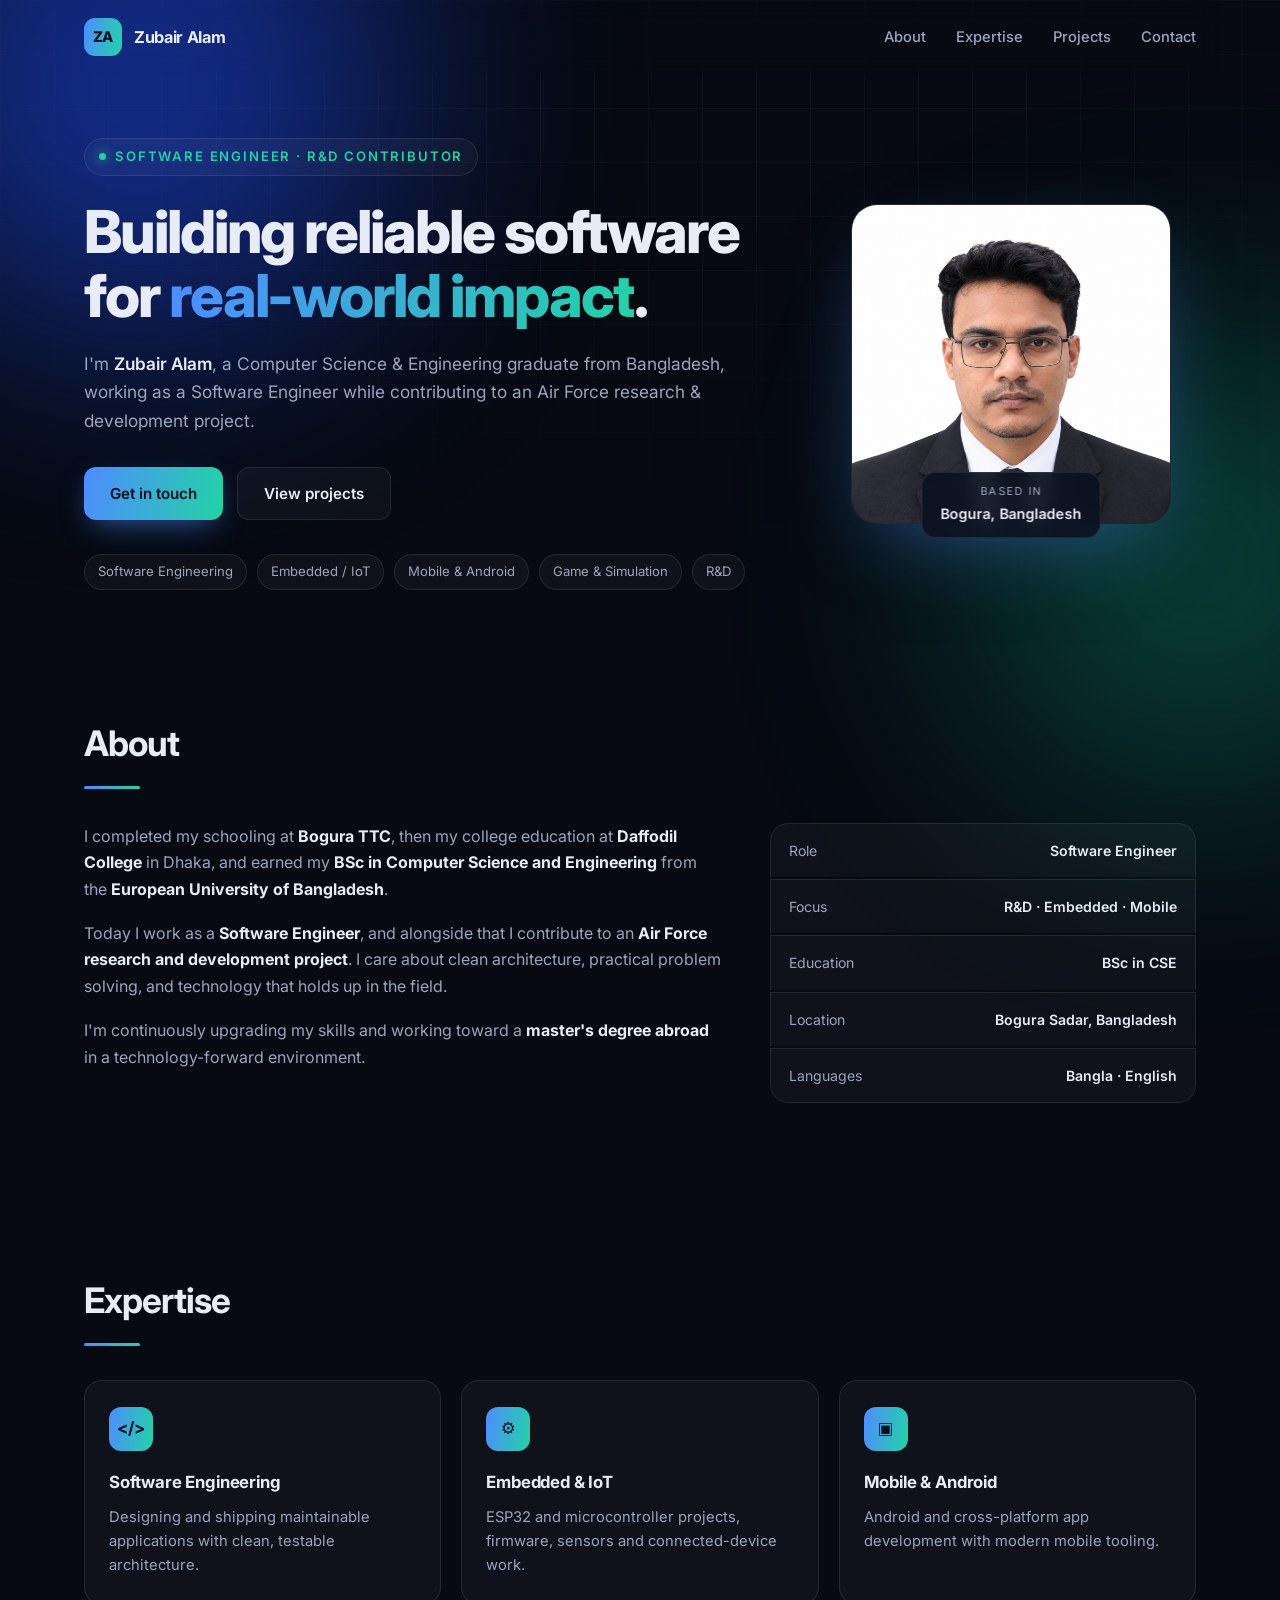
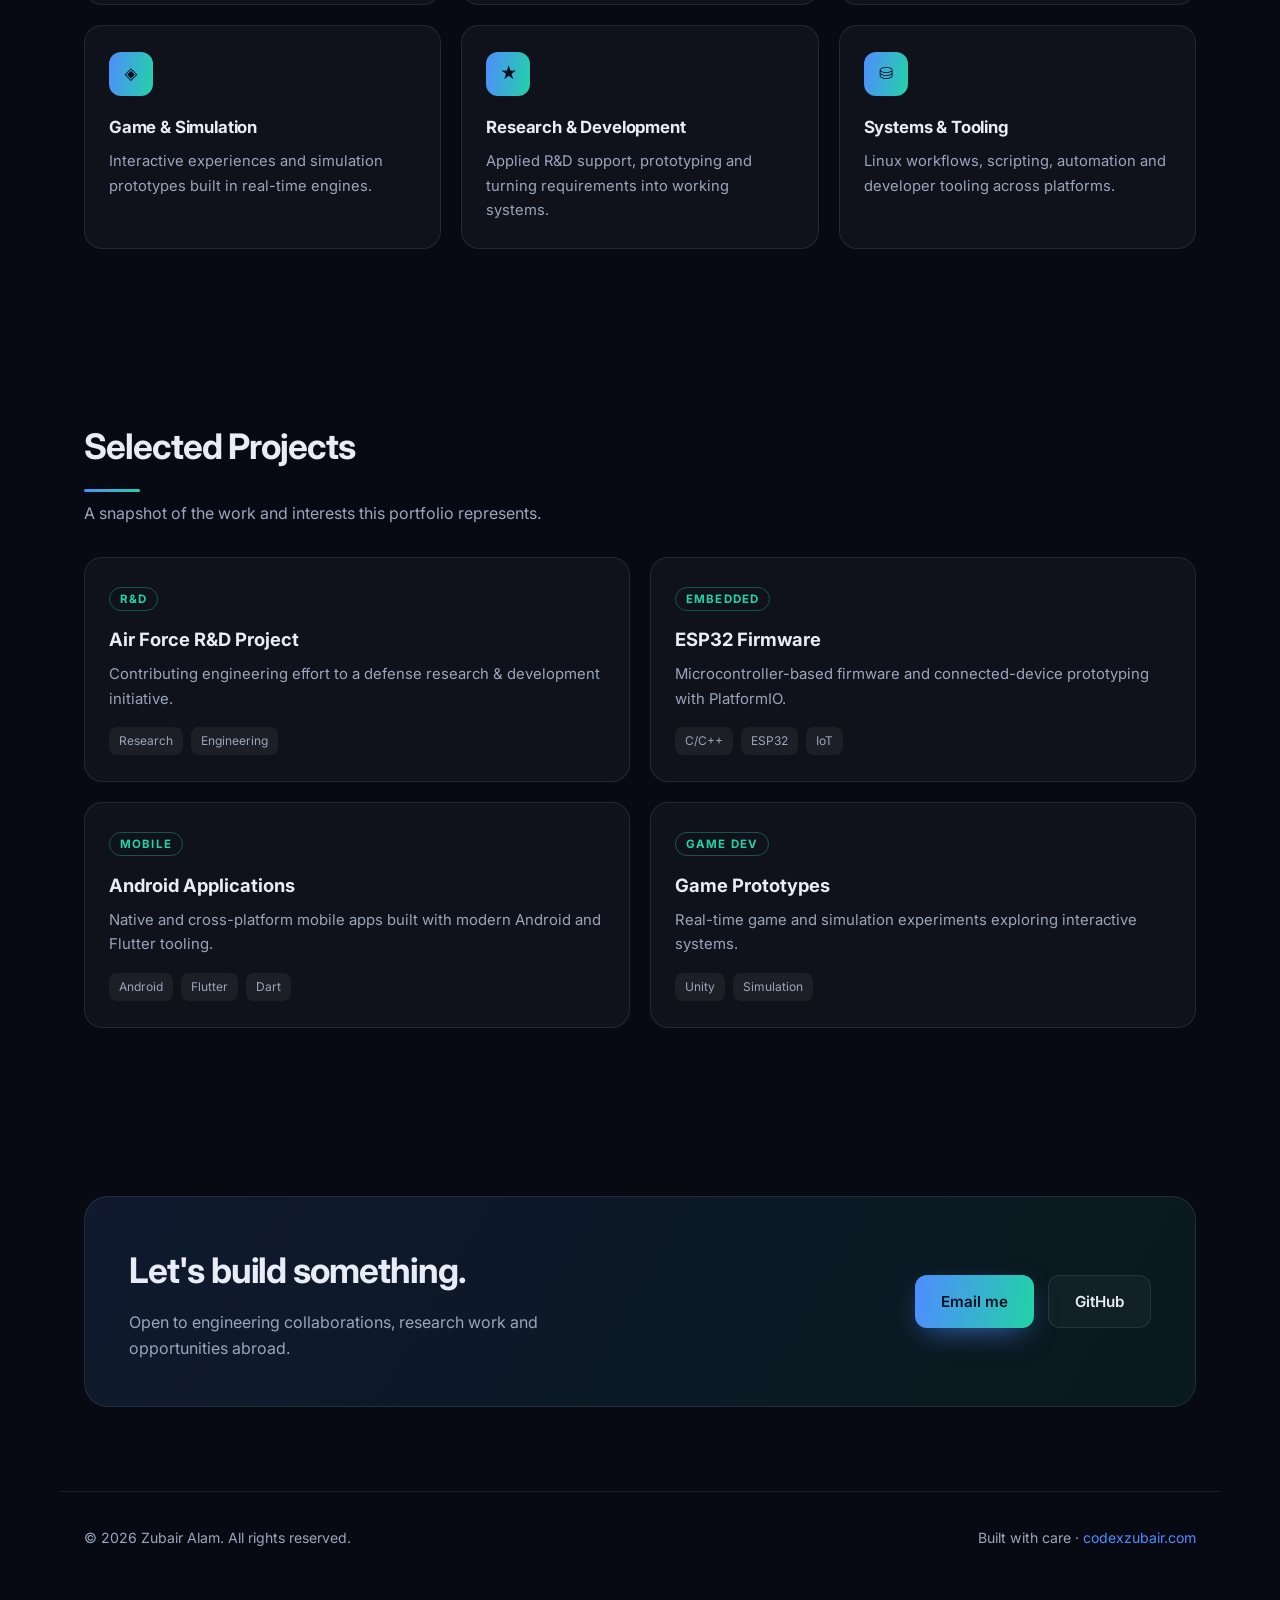
==== index.html @ c608d6ea "Initial portfolio site" ====
<!DOCTYPE html>
<html lang="en">
<head>
  <meta charset="UTF-8" />
  <meta name="viewport" content="width=device-width, initial-scale=1.0" />
  <title>Zubair Alam — Software Engineer</title>
  <meta name="description" content="Zubair Alam — Software Engineer and R&D contributor. Portfolio, projects and contact." />
  <meta property="og:title" content="Zubair Alam — Software Engineer" />
  <meta property="og:description" content="Software Engineer and R&D contributor based in Bangladesh." />
  <meta property="og:type" content="website" />
  <link rel="icon" href="assets/profile.png" />
  <link rel="preconnect" href="https://fonts.googleapis.com" />
  <link rel="preconnect" href="https://fonts.gstatic.com" crossorigin />
  <link href="https://fonts.googleapis.com/css2?family=Inter:wght@300;400;500;600;700;800&family=JetBrains+Mono:wght@400;600&display=swap" rel="stylesheet" />
  <link rel="stylesheet" href="styles.css" />
</head>
<body>
  <div class="bg-grid" aria-hidden="true"></div>
  <div class="glow glow-a" aria-hidden="true"></div>
  <div class="glow glow-b" aria-hidden="true"></div>

  <header class="nav">
    <a class="brand" href="#top">
      <span class="brand-mark">ZA</span>
      <span class="brand-text">Zubair Alam</span>
    </a>
    <nav class="nav-links">
      <a href="#about">About</a>
      <a href="#expertise">Expertise</a>
      <a href="#projects">Projects</a>
      <a href="#contact">Contact</a>
    </nav>
    <button class="nav-toggle" aria-label="Toggle navigation" aria-expanded="false">
      <span></span><span></span><span></span>
    </button>
  </header>

  <main id="top">
    <section class="hero">
      <div class="hero-inner">
        <div class="hero-copy">
          <p class="eyebrow"><span class="dot"></span> Software Engineer · R&amp;D Contributor</p>
          <h1>Building reliable software for <span class="grad">real-world impact</span>.</h1>
          <p class="lead">
            I'm <strong>Zubair Alam</strong>, a Computer Science &amp; Engineering graduate from
            Bangladesh, working as a Software Engineer while contributing to an Air Force
            research &amp; development project.
          </p>
          <div class="cta">
            <a class="btn btn-primary" href="#contact">Get in touch</a>
            <a class="btn btn-ghost" href="#projects">View projects</a>
          </div>
          <ul class="chips">
            <li>Software Engineering</li>
            <li>Embedded / IoT</li>
            <li>Mobile &amp; Android</li>
            <li>Game &amp; Simulation</li>
            <li>R&amp;D</li>
          </ul>
        </div>
        <div class="hero-portrait">
          <div class="portrait-frame">
            <img src="assets/profile.png" alt="Portrait of Zubair Alam" width="1254" height="1254" />
          </div>
          <div class="float-card">
            <span class="float-label">Based in</span>
            <span class="float-value">Bogura, Bangladesh</span>
          </div>
        </div>
      </div>
    </section>

    <section id="about" class="section">
      <h2 class="section-title">About</h2>
      <div class="about-grid">
        <div class="about-text">
          <p>
            I completed my schooling at <strong>Bogura TTC</strong>, then my college education at
            <strong>Daffodil College</strong> in Dhaka, and earned my <strong>BSc in Computer Science
            and Engineering</strong> from the <strong>European University of Bangladesh</strong>.
          </p>
          <p>
            Today I work as a <strong>Software Engineer</strong>, and alongside that I contribute to an
            <strong>Air Force research and development project</strong>. I care about
            clean architecture, practical problem solving, and technology that holds up in the field.
          </p>
          <p>
            I'm continuously upgrading my skills and working toward a <strong>master's degree abroad</strong>
            in a technology-forward environment.
          </p>
        </div>
        <ul class="facts">
          <li><span class="fact-k">Role</span><span class="fact-v">Software Engineer</span></li>
          <li><span class="fact-k">Focus</span><span class="fact-v">R&amp;D · Embedded · Mobile</span></li>
          <li><span class="fact-k">Education</span><span class="fact-v">BSc in CSE</span></li>
          <li><span class="fact-k">Location</span><span class="fact-v">Bogura Sadar, Bangladesh</span></li>
          <li><span class="fact-k">Languages</span><span class="fact-v">Bangla · English</span></li>
        </ul>
      </div>
    </section>

    <section id="expertise" class="section">
      <h2 class="section-title">Expertise</h2>
      <div class="cards">
        <article class="card">
          <div class="card-ico">&lt;/&gt;</div>
          <h3>Software Engineering</h3>
          <p>Designing and shipping maintainable applications with clean, testable architecture.</p>
        </article>
        <article class="card">
          <div class="card-ico">⚙</div>
          <h3>Embedded &amp; IoT</h3>
          <p>ESP32 and microcontroller projects, firmware, sensors and connected-device work.</p>
        </article>
        <article class="card">
          <div class="card-ico">▣</div>
          <h3>Mobile &amp; Android</h3>
          <p>Android and cross-platform app development with modern mobile tooling.</p>
        </article>
        <article class="card">
          <div class="card-ico">◈</div>
          <h3>Game &amp; Simulation</h3>
          <p>Interactive experiences and simulation prototypes built in real-time engines.</p>
        </article>
        <article class="card">
          <div class="card-ico">★</div>
          <h3>Research &amp; Development</h3>
          <p>Applied R&amp;D support, prototyping and turning requirements into working systems.</p>
        </article>
        <article class="card">
          <div class="card-ico">⛁</div>
          <h3>Systems &amp; Tooling</h3>
          <p>Linux workflows, scripting, automation and developer tooling across platforms.</p>
        </article>
      </div>
    </section>

    <section id="projects" class="section">
      <h2 class="section-title">Selected Projects</h2>
      <p class="section-sub">A snapshot of the work and interests this portfolio represents.</p>
      <div class="projects">
        <article class="project">
          <div class="project-top"><span class="tag">R&amp;D</span></div>
          <h3>Air Force R&amp;D Project</h3>
          <p>Contributing engineering effort to a defense research &amp; development initiative.</p>
          <ul class="tags"><li>Research</li><li>Engineering</li></ul>
        </article>
        <article class="project">
          <div class="project-top"><span class="tag">Embedded</span></div>
          <h3>ESP32 Firmware</h3>
          <p>Microcontroller-based firmware and connected-device prototyping with PlatformIO.</p>
          <ul class="tags"><li>C/C++</li><li>ESP32</li><li>IoT</li></ul>
        </article>
        <article class="project">
          <div class="project-top"><span class="tag">Mobile</span></div>
          <h3>Android Applications</h3>
          <p>Native and cross-platform mobile apps built with modern Android and Flutter tooling.</p>
          <ul class="tags"><li>Android</li><li>Flutter</li><li>Dart</li></ul>
        </article>
        <article class="project">
          <div class="project-top"><span class="tag">Game Dev</span></div>
          <h3>Game Prototypes</h3>
          <p>Real-time game and simulation experiments exploring interactive systems.</p>
          <ul class="tags"><li>Unity</li><li>Simulation</li></ul>
        </article>
      </div>
    </section>

    <section id="contact" class="section">
      <div class="contact-card">
        <div>
          <h2>Let's build something.</h2>
          <p>Open to engineering collaborations, research work and opportunities abroad.</p>
        </div>
        <div class="contact-actions">
          <a class="btn btn-primary" href="mailto:iam.nmzar@gmail.com">Email me</a>
          <a class="btn btn-ghost" href="https://github.com/codex-zubair" target="_blank" rel="noopener">GitHub</a>
        </div>
      </div>
    </section>
  </main>

  <footer class="footer">
    <p>© <span id="year"></span> Zubair Alam. All rights reserved.</p>
    <p class="built">Built with care · <a href="https://codexzubair.com">codexzubair.com</a></p>
  </footer>

  <script src="main.js"></script>
</body>
</html>
---- styles.css ----
:root {
  --bg: #070a12;
  --bg-soft: #0d1220;
  --card: rgba(255, 255, 255, 0.035);
  --card-brd: rgba(255, 255, 255, 0.09);
  --text: #e8ecf6;
  --muted: #9aa6bd;
  --accent: #4f8cff;
  --accent-2: #22d3a6;
  --grad: linear-gradient(100deg, #4f8cff 0%, #22d3a6 100%);
  --maxw: 1160px;
  --radius: 18px;
}

* { box-sizing: border-box; margin: 0; padding: 0; }

html { scroll-behavior: smooth; }

body {
  font-family: "Inter", system-ui, -apple-system, sans-serif;
  background: var(--bg);
  color: var(--text);
  line-height: 1.65;
  overflow-x: hidden;
  -webkit-font-smoothing: antialiased;
}

a { color: inherit; text-decoration: none; }

.bg-grid {
  position: fixed; inset: 0; z-index: -3;
  background-image:
    linear-gradient(rgba(255,255,255,0.03) 1px, transparent 1px),
    linear-gradient(90deg, rgba(255,255,255,0.03) 1px, transparent 1px);
  background-size: 54px 54px;
  mask-image: radial-gradient(ellipse 80% 60% at 50% 0%, #000 40%, transparent 100%);
}

.glow { position: fixed; z-index: -2; border-radius: 50%; filter: blur(120px); opacity: 0.5; }
.glow-a { width: 520px; height: 520px; background: #1f4fff; top: -180px; left: -120px; }
.glow-b { width: 480px; height: 480px; background: #0e9c78; top: 320px; right: -160px; opacity: 0.35; }

/* NAV */
.nav {
  position: sticky; top: 0; z-index: 50;
  display: flex; align-items: center; justify-content: space-between;
  max-width: var(--maxw); margin: 0 auto; padding: 18px 24px;
  backdrop-filter: blur(12px);
}
.brand { display: flex; align-items: center; gap: 12px; font-weight: 700; letter-spacing: -0.02em; }
.brand-mark {
  display: grid; place-items: center; width: 38px; height: 38px; border-radius: 11px;
  background: var(--grad); color: #04101f; font-weight: 800; font-size: 0.92rem;
}
.brand-text { font-size: 1.02rem; }
.nav-links { display: flex; gap: 30px; }
.nav-links a { color: var(--muted); font-size: 0.92rem; font-weight: 500; transition: color .2s; }
.nav-links a:hover { color: var(--text); }
.nav-toggle { display: none; background: none; border: 0; cursor: pointer; flex-direction: column; gap: 5px; }
.nav-toggle span { width: 24px; height: 2px; background: var(--text); border-radius: 2px; }

/* HERO */
.hero { max-width: var(--maxw); margin: 0 auto; padding: 64px 24px 40px; }
.hero-inner {
  display: grid; grid-template-columns: 1.3fr 0.7fr; gap: 56px; align-items: center;
}
.eyebrow {
  display: inline-flex; align-items: center; gap: 9px; font-size: 0.82rem; font-weight: 600;
  text-transform: uppercase; letter-spacing: 0.14em; color: var(--accent-2);
  border: 1px solid var(--card-brd); background: var(--card);
  padding: 7px 14px; border-radius: 999px; margin-bottom: 24px;
}
.dot { width: 7px; height: 7px; border-radius: 50%; background: var(--accent-2); box-shadow: 0 0 12px var(--accent-2); }
.hero h1 {
  font-size: clamp(2.2rem, 5vw, 3.7rem); line-height: 1.08; letter-spacing: -0.035em; font-weight: 800;
}
.grad { background: var(--grad); -webkit-background-clip: text; background-clip: text; color: transparent; }
.lead { color: var(--muted); font-size: 1.08rem; margin-top: 22px; max-width: 60ch; }
.lead strong { color: var(--text); font-weight: 600; }
.cta { display: flex; gap: 14px; margin-top: 32px; flex-wrap: wrap; }
.btn {
  display: inline-flex; align-items: center; justify-content: center;
  padding: 13px 26px; border-radius: 12px; font-weight: 600; font-size: 0.95rem;
  transition: transform .18s, box-shadow .18s, background .18s, border-color .18s;
}
.btn-primary { background: var(--grad); color: #04101f; box-shadow: 0 10px 30px -10px rgba(79,140,255,.7); }
.btn-primary:hover { transform: translateY(-2px); box-shadow: 0 16px 38px -12px rgba(79,140,255,.85); }
.btn-ghost { border: 1px solid var(--card-brd); color: var(--text); background: var(--card); }
.btn-ghost:hover { border-color: rgba(255,255,255,.28); transform: translateY(-2px); }
.chips { display: flex; flex-wrap: wrap; gap: 10px; list-style: none; margin-top: 34px; }
.chips li {
  font-size: 0.82rem; color: var(--muted); padding: 6px 13px;
  border: 1px solid var(--card-brd); border-radius: 999px; background: var(--card);
}

.hero-portrait { position: relative; display: grid; place-items: center; }
.portrait-frame {
  width: min(320px, 78vw); aspect-ratio: 1; border-radius: 26px; overflow: hidden;
  border: 1px solid var(--card-brd); box-shadow: 0 30px 80px -30px rgba(79,140,255,.55);
  background: var(--bg-soft);
}
.portrait-frame img { width: 100%; height: 100%; object-fit: cover; display: block; }
.float-card {
  position: absolute; bottom: -14px; left: 50%; transform: translateX(-50%);
  background: rgba(13,18,32,.92); border: 1px solid var(--card-brd);
  backdrop-filter: blur(10px); border-radius: 14px; padding: 10px 18px; text-align: center;
  white-space: nowrap;
}
.float-label { display: block; font-size: 0.68rem; text-transform: uppercase; letter-spacing: .12em; color: var(--muted); }
.float-value { font-weight: 600; font-size: 0.9rem; }

/* SECTIONS */
.section { max-width: var(--maxw); margin: 0 auto; padding: 84px 24px; }
.section-title {
  font-size: clamp(1.6rem, 3vw, 2.2rem); letter-spacing: -0.03em; font-weight: 700; margin-bottom: 8px;
}
.section-title::after {
  content: ""; display: block; width: 56px; height: 3px; border-radius: 3px;
  background: var(--grad); margin-top: 14px;
}
.section-sub { color: var(--muted); margin-top: 8px; margin-bottom: 8px; }

/* ABOUT */
.about-grid { display: grid; grid-template-columns: 1.5fr 1fr; gap: 48px; margin-top: 34px; align-items: start; }
.about-text p { color: var(--muted); margin-bottom: 18px; }
.about-text strong { color: var(--text); }
.facts { list-style: none; display: grid; gap: 2px; border-radius: var(--radius); overflow: hidden; }
.facts li {
  display: flex; justify-content: space-between; gap: 16px;
  padding: 15px 18px; background: var(--card); border: 1px solid var(--card-brd); border-bottom: 0;
}
.facts li:first-child { border-radius: var(--radius) var(--radius) 0 0; }
.facts li:last-child { border-bottom: 1px solid var(--card-brd); border-radius: 0 0 var(--radius) var(--radius); }
.fact-k { color: var(--muted); font-size: 0.88rem; }
.fact-v { font-weight: 600; font-size: 0.88rem; text-align: right; }

/* CARDS */
.cards { display: grid; grid-template-columns: repeat(3, 1fr); gap: 20px; margin-top: 34px; }
.card {
  background: var(--card); border: 1px solid var(--card-brd); border-radius: var(--radius);
  padding: 26px 24px; transition: transform .2s, border-color .2s, background .2s;
}
.card:hover { transform: translateY(-4px); border-color: rgba(79,140,255,.5); background: rgba(79,140,255,.06); }
.card-ico {
  display: grid; place-items: center; width: 44px; height: 44px; border-radius: 12px;
  background: var(--grad); color: #04101f; font-weight: 700; font-size: 1.05rem; margin-bottom: 18px;
}
.card h3 { font-size: 1.05rem; margin-bottom: 8px; letter-spacing: -0.01em; }
.card p { color: var(--muted); font-size: 0.92rem; }

/* PROJECTS */
.projects { display: grid; grid-template-columns: repeat(2, 1fr); gap: 20px; margin-top: 30px; }
.project {
  background: var(--card); border: 1px solid var(--card-brd); border-radius: var(--radius);
  padding: 26px 24px; transition: transform .2s, border-color .2s;
}
.project:hover { transform: translateY(-4px); border-color: rgba(34,211,166,.5); }
.project-top { margin-bottom: 14px; }
.tag {
  font-size: 0.72rem; text-transform: uppercase; letter-spacing: .1em; font-weight: 700;
  color: var(--accent-2); border: 1px solid rgba(34,211,166,.35); padding: 4px 10px; border-radius: 999px;
}
.project h3 { font-size: 1.15rem; margin-bottom: 8px; }
.project p { color: var(--muted); font-size: 0.93rem; }
.tags { list-style: none; display: flex; gap: 8px; margin-top: 16px; flex-wrap: wrap; }
.tags li { font-size: 0.75rem; color: var(--muted); background: rgba(255,255,255,.05); padding: 4px 10px; border-radius: 8px; }

/* CONTACT */
.contact-card {
  display: flex; align-items: center; justify-content: space-between; gap: 32px; flex-wrap: wrap;
  background: linear-gradient(120deg, rgba(79,140,255,.12), rgba(34,211,166,.08));
  border: 1px solid var(--card-brd); border-radius: 24px; padding: 44px;
}
.contact-card h2 { font-size: clamp(1.6rem, 3vw, 2.2rem); letter-spacing: -0.03em; }
.contact-card p { color: var(--muted); margin-top: 10px; max-width: 46ch; }
.contact-actions { display: flex; gap: 14px; flex-wrap: wrap; }

/* FOOTER */
.footer {
  max-width: var(--maxw); margin: 0 auto; padding: 34px 24px 54px;
  border-top: 1px solid var(--card-brd); color: var(--muted); font-size: 0.88rem;
  display: flex; justify-content: space-between; gap: 16px; flex-wrap: wrap;
}
.footer a { color: var(--accent); }

/* REVEAL */
.reveal { opacity: 0; transform: translateY(22px); transition: opacity .6s ease, transform .6s ease; }
.reveal.in { opacity: 1; transform: none; }

/* RESPONSIVE */
@media (max-width: 900px) {
  .hero-inner { grid-template-columns: 1fr; gap: 44px; text-align: center; }
  .hero-copy { display: flex; flex-direction: column; align-items: center; }
  .lead { margin-inline: auto; }
  .cta, .chips { justify-content: center; }
  .hero-portrait { order: -1; }
  .about-grid { grid-template-columns: 1fr; gap: 32px; }
  .cards { grid-template-columns: repeat(2, 1fr); }
}
@media (max-width: 700px) {
  .nav-links {
    position: absolute; top: 74px; right: 16px; left: 16px;
    flex-direction: column; gap: 4px; padding: 14px;
    background: rgba(13,18,32,.97); border: 1px solid var(--card-brd); border-radius: 16px;
    display: none;
  }
  .nav-links.open { display: flex; }
  .nav-links a { padding: 10px 12px; border-radius: 10px; }
  .nav-links a:hover { background: rgba(255,255,255,.06); }
  .nav-toggle { display: flex; }
  .cards, .projects { grid-template-columns: 1fr; }
  .contact-card { padding: 32px 24px; }
  .footer { flex-direction: column; }
}
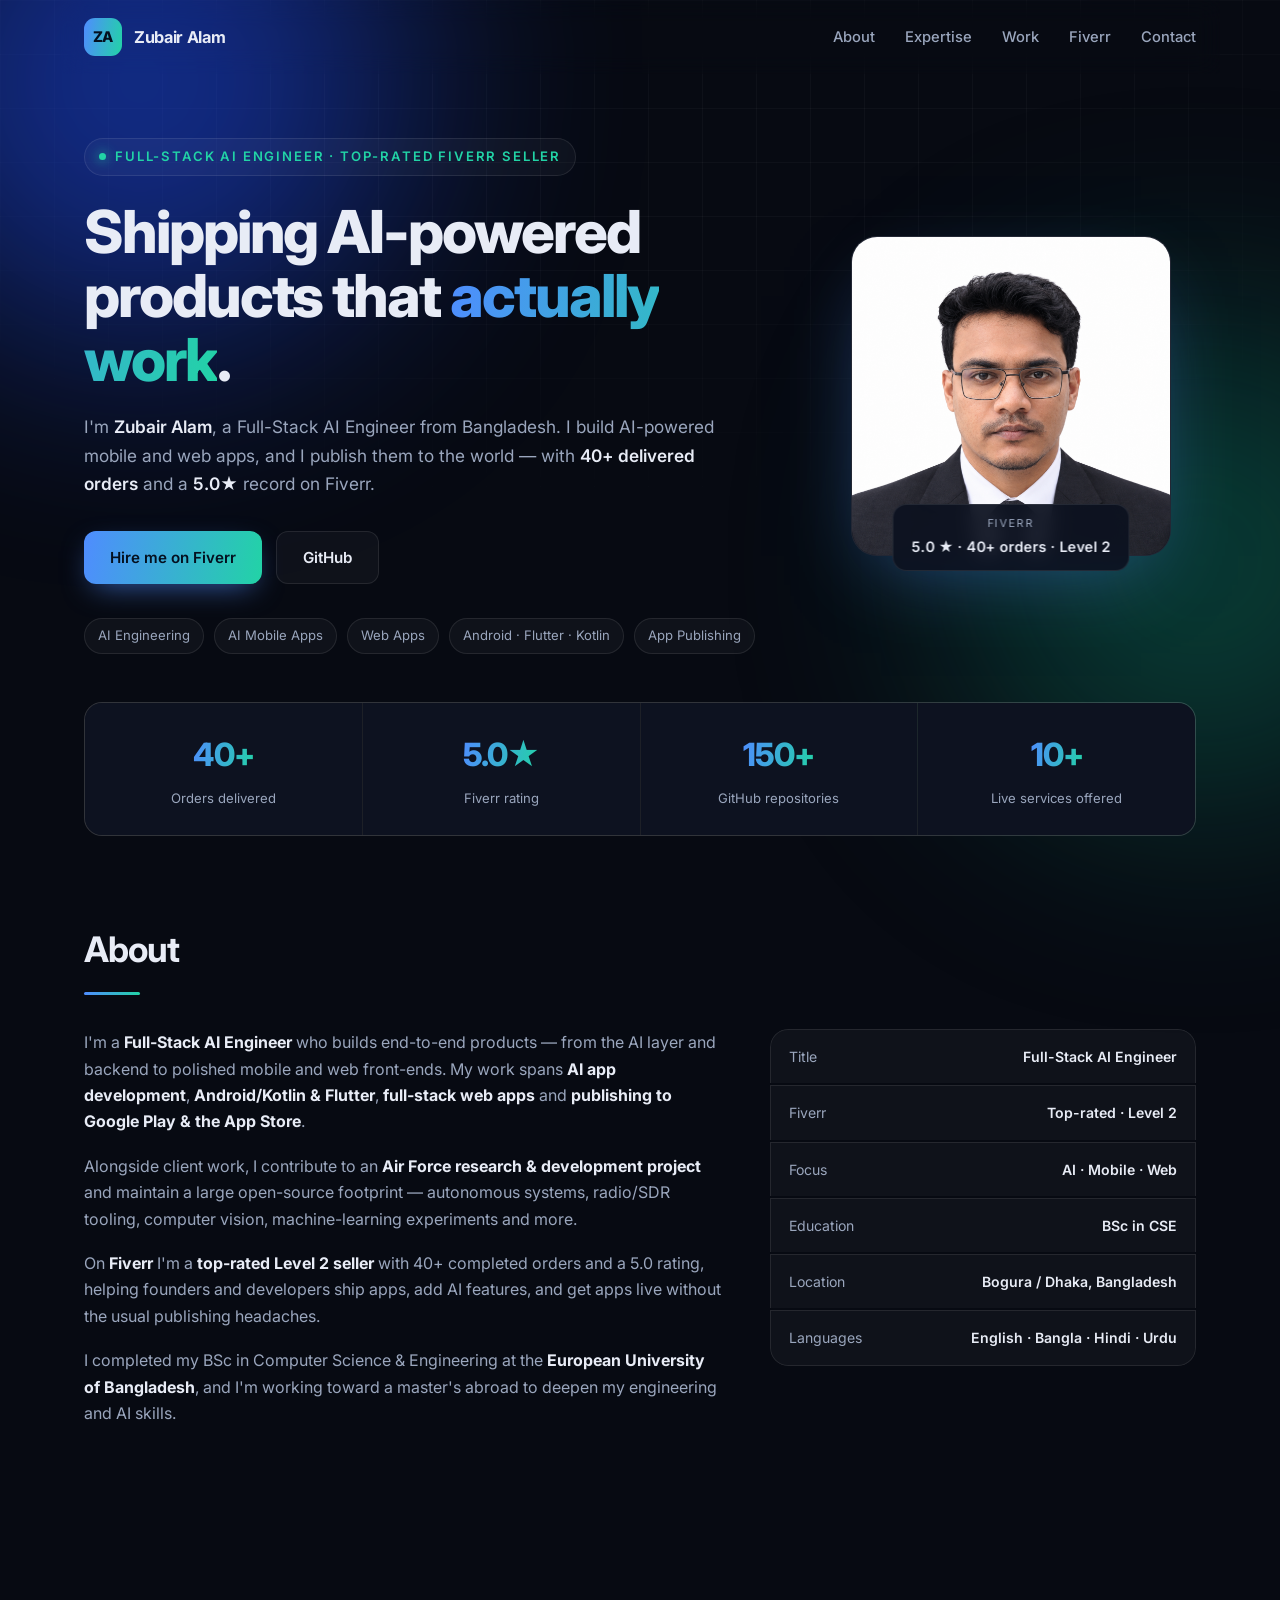
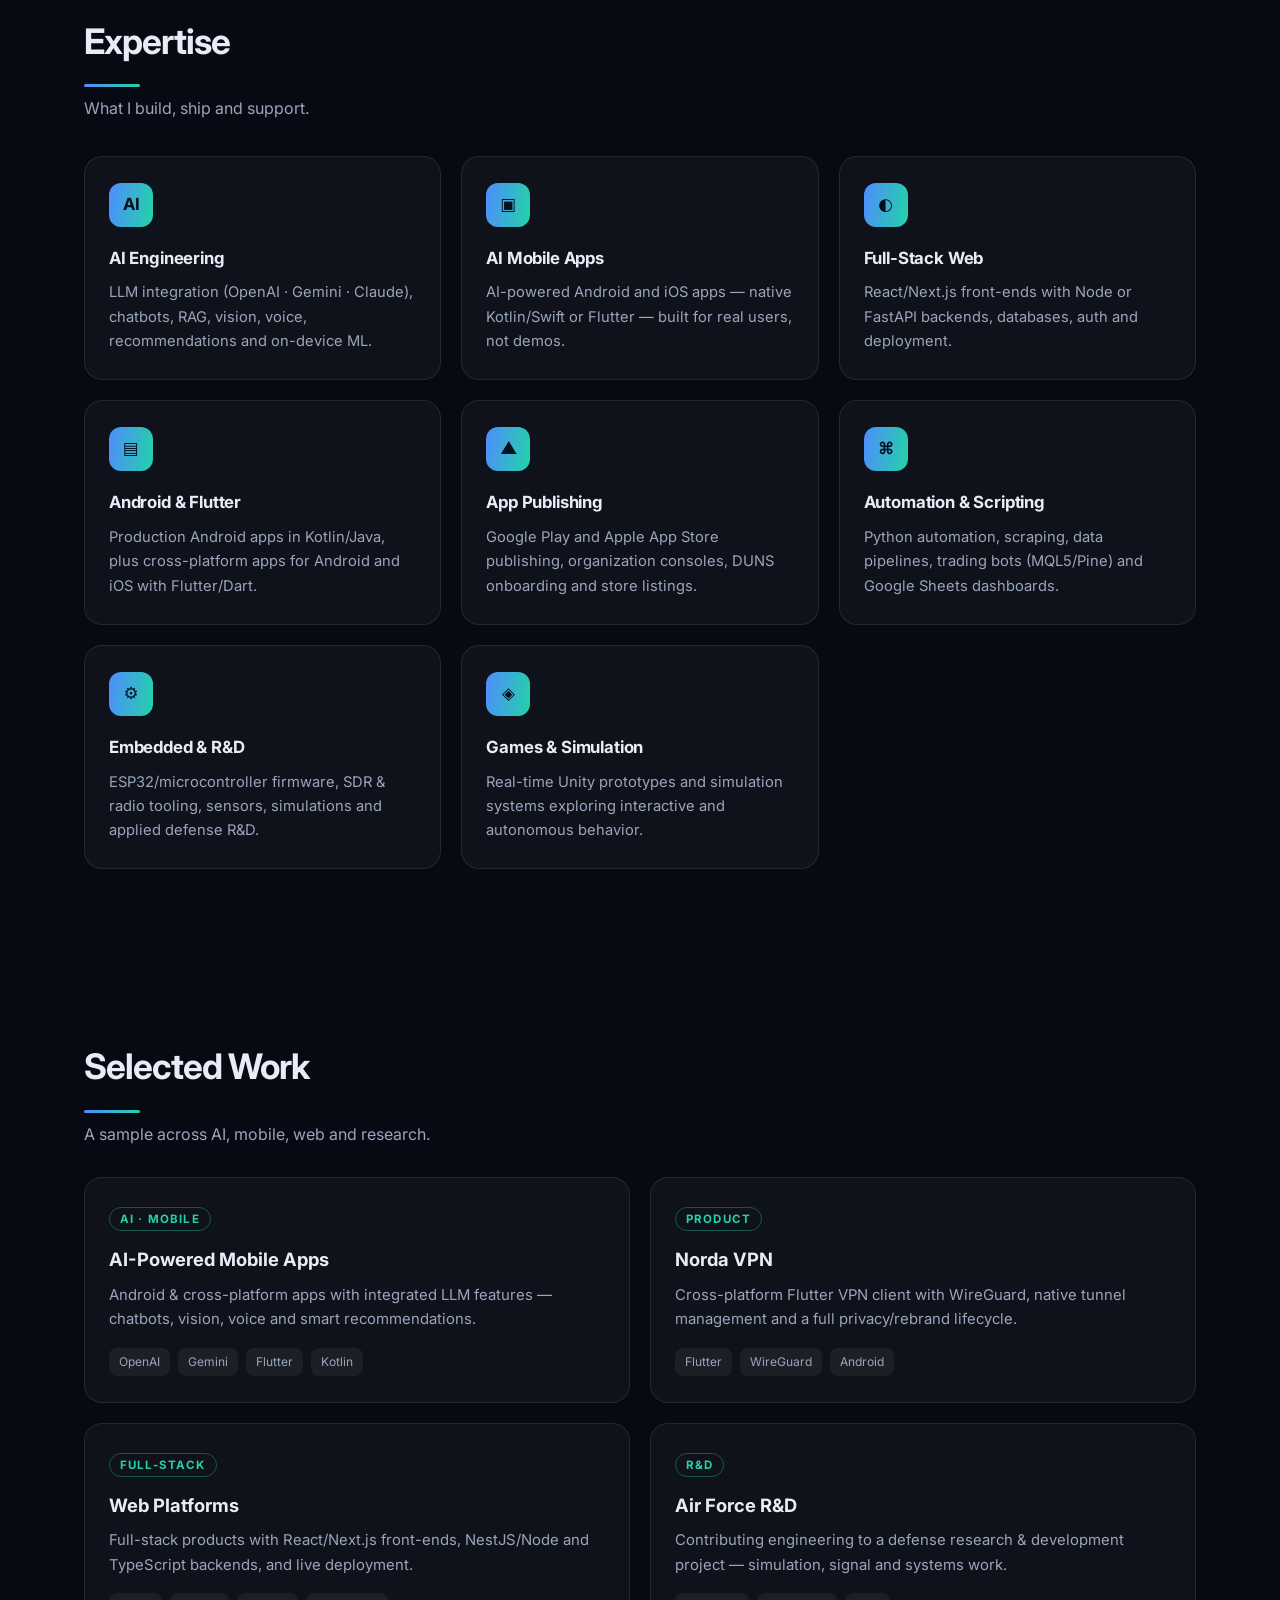
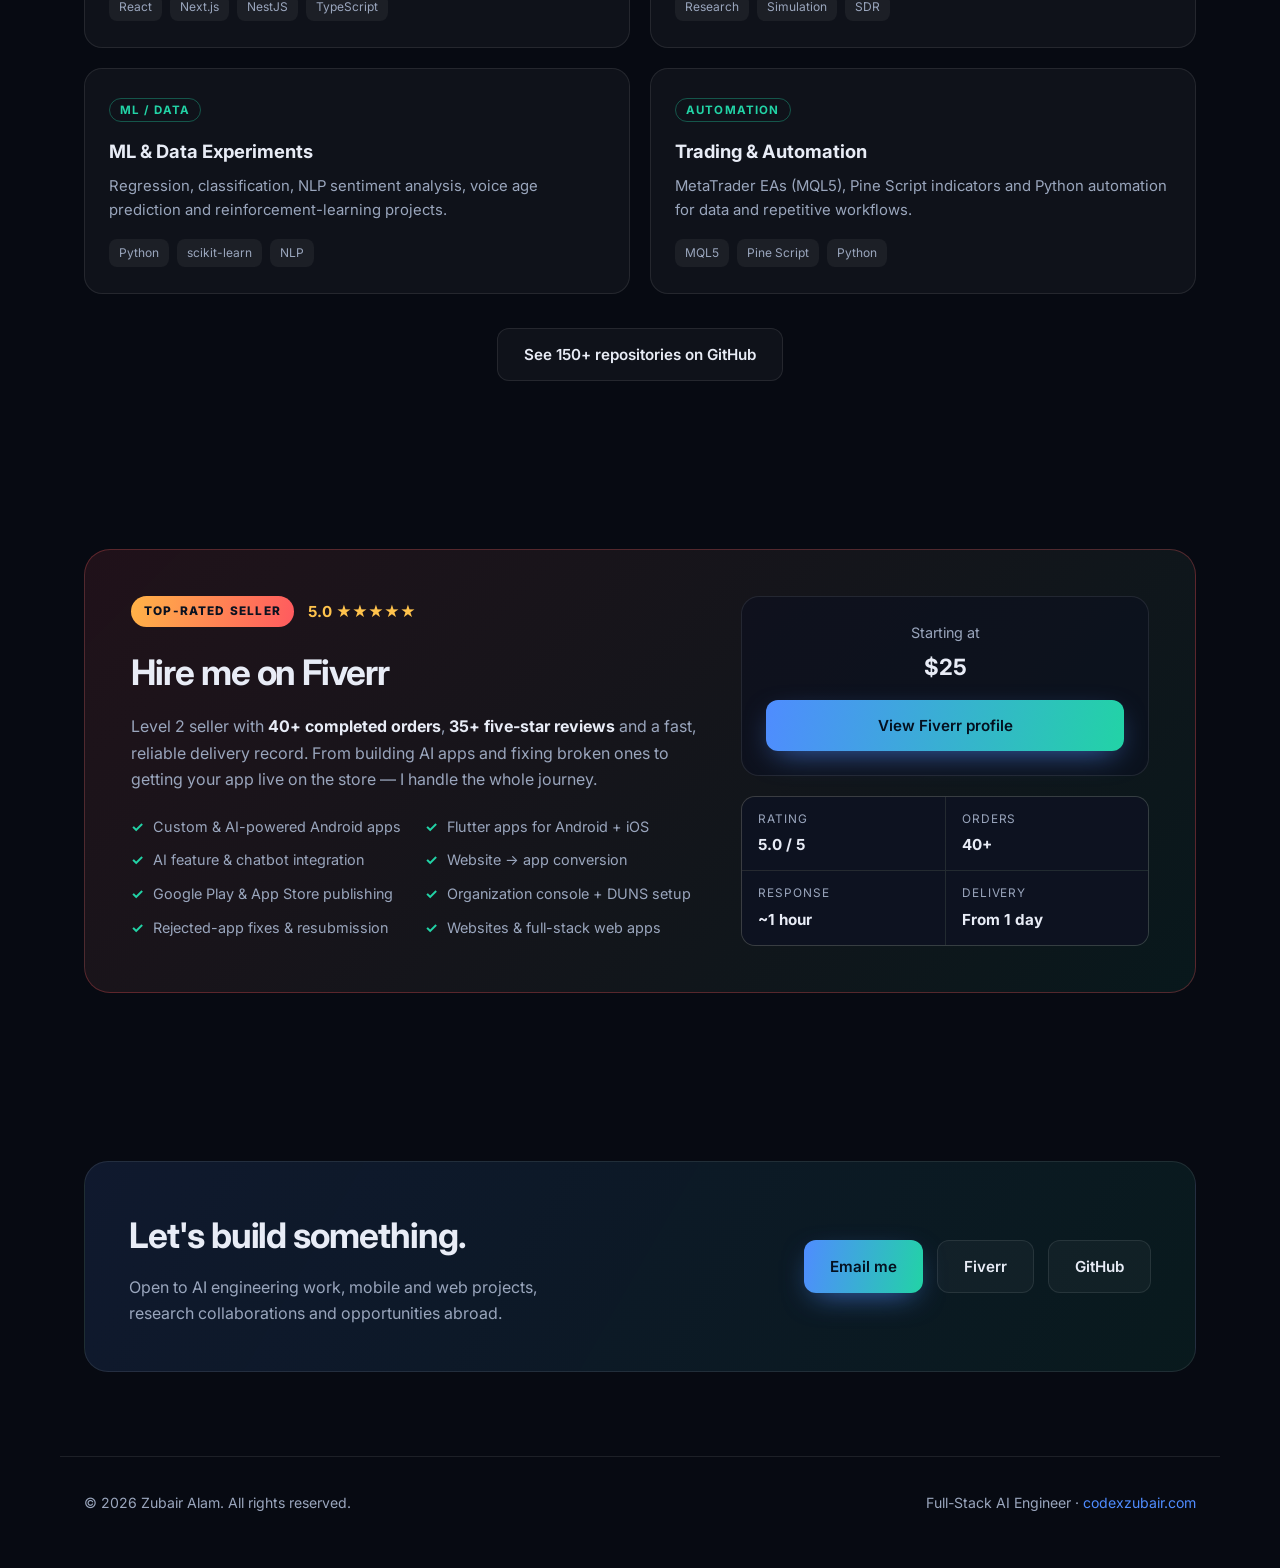
==== commit ac8e42d0: "Add AI Engineer positioning, expertise, stats and Fiverr section" ====
--- a/index.html
+++ b/index.html
@@ -3,10 +3,10 @@
 <head>
   <meta charset="UTF-8" />
   <meta name="viewport" content="width=device-width, initial-scale=1.0" />
-  <title>Zubair Alam — Software Engineer</title>
-  <meta name="description" content="Zubair Alam — Software Engineer and R&D contributor. Portfolio, projects and contact." />
-  <meta property="og:title" content="Zubair Alam — Software Engineer" />
-  <meta property="og:description" content="Software Engineer and R&D contributor based in Bangladesh." />
+  <title>Zubair Alam — Full-Stack AI Engineer & Top-Rated Fiverr Seller</title>
+  <meta name="description" content="Zubair Alam — Full-Stack AI Engineer. AI apps, Android & Flutter, web apps, automation and app publishing. Top-rated Fiverr seller." />
+  <meta property="og:title" content="Zubair Alam — Full-Stack AI Engineer" />
+  <meta property="og:description" content="AI apps, mobile, web and app publishing. Top-rated Fiverr seller." />
   <meta property="og:type" content="website" />
   <link rel="icon" href="assets/profile.png" />
   <link rel="preconnect" href="https://fonts.googleapis.com" />
@@ -27,7 +27,8 @@
     <nav class="nav-links">
       <a href="#about">About</a>
       <a href="#expertise">Expertise</a>
-      <a href="#projects">Projects</a>
+      <a href="#projects">Work</a>
+      <a href="#fiverr">Fiverr</a>
       <a href="#contact">Contact</a>
     </nav>
     <button class="nav-toggle" aria-label="Toggle navigation" aria-expanded="false">
@@ -39,23 +40,23 @@
     <section class="hero">
       <div class="hero-inner">
         <div class="hero-copy">
-          <p class="eyebrow"><span class="dot"></span> Software Engineer · R&amp;D Contributor</p>
-          <h1>Building reliable software for <span class="grad">real-world impact</span>.</h1>
+          <p class="eyebrow"><span class="dot"></span> Full-Stack AI Engineer · Top-Rated Fiverr Seller</p>
+          <h1>Shipping AI-powered products that <span class="grad">actually work</span>.</h1>
           <p class="lead">
-            I'm <strong>Zubair Alam</strong>, a Computer Science &amp; Engineering graduate from
-            Bangladesh, working as a Software Engineer while contributing to an Air Force
-            research &amp; development project.
+            I'm <strong>Zubair Alam</strong>, a Full-Stack AI Engineer from Bangladesh. I build
+            AI-powered mobile and web apps, and I publish them to the world — with
+            <strong>40+ delivered orders</strong> and a <strong>5.0★</strong> record on Fiverr.
           </p>
           <div class="cta">
-            <a class="btn btn-primary" href="#contact">Get in touch</a>
-            <a class="btn btn-ghost" href="#projects">View projects</a>
+            <a class="btn btn-primary" href="https://www.fiverr.com/s/L3dYVZY" target="_blank" rel="noopener">Hire me on Fiverr</a>
+            <a class="btn btn-ghost" href="https://github.com/codex-zubair" target="_blank" rel="noopener">GitHub</a>
           </div>
           <ul class="chips">
-            <li>Software Engineering</li>
-            <li>Embedded / IoT</li>
-            <li>Mobile &amp; Android</li>
-            <li>Game &amp; Simulation</li>
-            <li>R&amp;D</li>
+            <li>AI Engineering</li>
+            <li>AI Mobile Apps</li>
+            <li>Web Apps</li>
+            <li>Android · Flutter · Kotlin</li>
+            <li>App Publishing</li>
           </ul>
         </div>
         <div class="hero-portrait">
@@ -63,10 +64,19 @@
             <img src="assets/profile.png" alt="Portrait of Zubair Alam" width="1254" height="1254" />
           </div>
           <div class="float-card">
-            <span class="float-label">Based in</span>
-            <span class="float-value">Bogura, Bangladesh</span>
-          </div>
-        </div>
+            <span class="float-label">Fiverr</span>
+            <span class="float-value">5.0 ★ · 40+ orders · Level 2</span>
+          </div>
+        </div>
+      </div>
+    </section>
+
+    <section class="stats-band">
+      <div class="stats">
+        <div class="stat"><span class="stat-num">40+</span><span class="stat-label">Orders delivered</span></div>
+        <div class="stat"><span class="stat-num">5.0★</span><span class="stat-label">Fiverr rating</span></div>
+        <div class="stat"><span class="stat-num">150+</span><span class="stat-label">GitHub repositories</span></div>
+        <div class="stat"><span class="stat-num">10+</span><span class="stat-label">Live services offered</span></div>
       </div>
     </section>
 
@@ -75,94 +85,167 @@
       <div class="about-grid">
         <div class="about-text">
           <p>
-            I completed my schooling at <strong>Bogura TTC</strong>, then my college education at
-            <strong>Daffodil College</strong> in Dhaka, and earned my <strong>BSc in Computer Science
-            and Engineering</strong> from the <strong>European University of Bangladesh</strong>.
-          </p>
-          <p>
-            Today I work as a <strong>Software Engineer</strong>, and alongside that I contribute to an
-            <strong>Air Force research and development project</strong>. I care about
-            clean architecture, practical problem solving, and technology that holds up in the field.
-          </p>
-          <p>
-            I'm continuously upgrading my skills and working toward a <strong>master's degree abroad</strong>
-            in a technology-forward environment.
+            I'm a <strong>Full-Stack AI Engineer</strong> who builds end-to-end products — from the
+            AI layer and backend to polished mobile and web front-ends. My work spans
+            <strong>AI app development</strong>, <strong>Android/Kotlin &amp; Flutter</strong>,
+            <strong>full-stack web apps</strong> and <strong>publishing to Google Play &amp; the App Store</strong>.
+          </p>
+          <p>
+            Alongside client work, I contribute to an <strong>Air Force research &amp; development
+            project</strong> and maintain a large open-source footprint — autonomous systems,
+            radio/SDR tooling, computer vision, machine-learning experiments and more.
+          </p>
+          <p>
+            On <strong>Fiverr</strong> I'm a <strong>top-rated Level 2 seller</strong> with 40+ completed
+            orders and a 5.0 rating, helping founders and developers ship apps, add AI
+            features, and get apps live without the usual publishing headaches.
+          </p>
+          <p>
+            I completed my BSc in Computer Science &amp; Engineering at the
+            <strong>European University of Bangladesh</strong>, and I'm working toward a master's
+            abroad to deepen my engineering and AI skills.
           </p>
         </div>
         <ul class="facts">
-          <li><span class="fact-k">Role</span><span class="fact-v">Software Engineer</span></li>
-          <li><span class="fact-k">Focus</span><span class="fact-v">R&amp;D · Embedded · Mobile</span></li>
+          <li><span class="fact-k">Title</span><span class="fact-v">Full-Stack AI Engineer</span></li>
+          <li><span class="fact-k">Fiverr</span><span class="fact-v">Top-rated · Level 2</span></li>
+          <li><span class="fact-k">Focus</span><span class="fact-v">AI · Mobile · Web</span></li>
           <li><span class="fact-k">Education</span><span class="fact-v">BSc in CSE</span></li>
-          <li><span class="fact-k">Location</span><span class="fact-v">Bogura Sadar, Bangladesh</span></li>
-          <li><span class="fact-k">Languages</span><span class="fact-v">Bangla · English</span></li>
+          <li><span class="fact-k">Location</span><span class="fact-v">Bogura / Dhaka, Bangladesh</span></li>
+          <li><span class="fact-k">Languages</span><span class="fact-v">English · Bangla · Hindi · Urdu</span></li>
         </ul>
       </div>
     </section>
 
     <section id="expertise" class="section">
       <h2 class="section-title">Expertise</h2>
+      <p class="section-sub">What I build, ship and support.</p>
       <div class="cards">
         <article class="card">
-          <div class="card-ico">&lt;/&gt;</div>
-          <h3>Software Engineering</h3>
-          <p>Designing and shipping maintainable applications with clean, testable architecture.</p>
+          <div class="card-ico">AI</div>
+          <h3>AI Engineering</h3>
+          <p>LLM integration (OpenAI · Gemini · Claude), chatbots, RAG, vision, voice, recommendations and on-device ML.</p>
+        </article>
+        <article class="card">
+          <div class="card-ico">▣</div>
+          <h3>AI Mobile Apps</h3>
+          <p>AI-powered Android and iOS apps — native Kotlin/Swift or Flutter — built for real users, not demos.</p>
+        </article>
+        <article class="card">
+          <div class="card-ico">◐</div>
+          <h3>Full-Stack Web</h3>
+          <p>React/Next.js front-ends with Node or FastAPI backends, databases, auth and deployment.</p>
+        </article>
+        <article class="card">
+          <div class="card-ico">▤</div>
+          <h3>Android &amp; Flutter</h3>
+          <p>Production Android apps in Kotlin/Java, plus cross-platform apps for Android and iOS with Flutter/Dart.</p>
+        </article>
+        <article class="card">
+          <div class="card-ico">▲</div>
+          <h3>App Publishing</h3>
+          <p>Google Play and Apple App Store publishing, organization consoles, DUNS onboarding and store listings.</p>
+        </article>
+        <article class="card">
+          <div class="card-ico">⌘</div>
+          <h3>Automation &amp; Scripting</h3>
+          <p>Python automation, scraping, data pipelines, trading bots (MQL5/Pine) and Google Sheets dashboards.</p>
         </article>
         <article class="card">
           <div class="card-ico">⚙</div>
-          <h3>Embedded &amp; IoT</h3>
-          <p>ESP32 and microcontroller projects, firmware, sensors and connected-device work.</p>
-        </article>
-        <article class="card">
-          <div class="card-ico">▣</div>
-          <h3>Mobile &amp; Android</h3>
-          <p>Android and cross-platform app development with modern mobile tooling.</p>
+          <h3>Embedded &amp; R&amp;D</h3>
+          <p>ESP32/microcontroller firmware, SDR &amp; radio tooling, sensors, simulations and applied defense R&amp;D.</p>
         </article>
         <article class="card">
           <div class="card-ico">◈</div>
-          <h3>Game &amp; Simulation</h3>
-          <p>Interactive experiences and simulation prototypes built in real-time engines.</p>
-        </article>
-        <article class="card">
-          <div class="card-ico">★</div>
-          <h3>Research &amp; Development</h3>
-          <p>Applied R&amp;D support, prototyping and turning requirements into working systems.</p>
-        </article>
-        <article class="card">
-          <div class="card-ico">⛁</div>
-          <h3>Systems &amp; Tooling</h3>
-          <p>Linux workflows, scripting, automation and developer tooling across platforms.</p>
+          <h3>Games &amp; Simulation</h3>
+          <p>Real-time Unity prototypes and simulation systems exploring interactive and autonomous behavior.</p>
         </article>
       </div>
     </section>
 
     <section id="projects" class="section">
-      <h2 class="section-title">Selected Projects</h2>
-      <p class="section-sub">A snapshot of the work and interests this portfolio represents.</p>
+      <h2 class="section-title">Selected Work</h2>
+      <p class="section-sub">A sample across AI, mobile, web and research.</p>
       <div class="projects">
         <article class="project">
+          <div class="project-top"><span class="tag">AI · Mobile</span></div>
+          <h3>AI-Powered Mobile Apps</h3>
+          <p>Android &amp; cross-platform apps with integrated LLM features — chatbots, vision, voice and smart recommendations.</p>
+          <ul class="tags"><li>OpenAI</li><li>Gemini</li><li>Flutter</li><li>Kotlin</li></ul>
+        </article>
+        <article class="project">
+          <div class="project-top"><span class="tag">Product</span></div>
+          <h3>Norda VPN</h3>
+          <p>Cross-platform Flutter VPN client with WireGuard, native tunnel management and a full privacy/rebrand lifecycle.</p>
+          <ul class="tags"><li>Flutter</li><li>WireGuard</li><li>Android</li></ul>
+        </article>
+        <article class="project">
+          <div class="project-top"><span class="tag">Full-Stack</span></div>
+          <h3>Web Platforms</h3>
+          <p>Full-stack products with React/Next.js front-ends, NestJS/Node and TypeScript backends, and live deployment.</p>
+          <ul class="tags"><li>React</li><li>Next.js</li><li>NestJS</li><li>TypeScript</li></ul>
+        </article>
+        <article class="project">
           <div class="project-top"><span class="tag">R&amp;D</span></div>
-          <h3>Air Force R&amp;D Project</h3>
-          <p>Contributing engineering effort to a defense research &amp; development initiative.</p>
-          <ul class="tags"><li>Research</li><li>Engineering</li></ul>
-        </article>
-        <article class="project">
-          <div class="project-top"><span class="tag">Embedded</span></div>
-          <h3>ESP32 Firmware</h3>
-          <p>Microcontroller-based firmware and connected-device prototyping with PlatformIO.</p>
-          <ul class="tags"><li>C/C++</li><li>ESP32</li><li>IoT</li></ul>
-        </article>
-        <article class="project">
-          <div class="project-top"><span class="tag">Mobile</span></div>
-          <h3>Android Applications</h3>
-          <p>Native and cross-platform mobile apps built with modern Android and Flutter tooling.</p>
-          <ul class="tags"><li>Android</li><li>Flutter</li><li>Dart</li></ul>
-        </article>
-        <article class="project">
-          <div class="project-top"><span class="tag">Game Dev</span></div>
-          <h3>Game Prototypes</h3>
-          <p>Real-time game and simulation experiments exploring interactive systems.</p>
-          <ul class="tags"><li>Unity</li><li>Simulation</li></ul>
-        </article>
+          <h3>Air Force R&amp;D</h3>
+          <p>Contributing engineering to a defense research &amp; development project — simulation, signal and systems work.</p>
+          <ul class="tags"><li>Research</li><li>Simulation</li><li>SDR</li></ul>
+        </article>
+        <article class="project">
+          <div class="project-top"><span class="tag">ML / Data</span></div>
+          <h3>ML &amp; Data Experiments</h3>
+          <p>Regression, classification, NLP sentiment analysis, voice age prediction and reinforcement-learning projects.</p>
+          <ul class="tags"><li>Python</li><li>scikit-learn</li><li>NLP</li></ul>
+        </article>
+        <article class="project">
+          <div class="project-top"><span class="tag">Automation</span></div>
+          <h3>Trading &amp; Automation</h3>
+          <p>MetaTrader EAs (MQL5), Pine Script indicators and Python automation for data and repetitive workflows.</p>
+          <ul class="tags"><li>MQL5</li><li>Pine Script</li><li>Python</li></ul>
+        </article>
+      </div>
+      <div class="more">
+        <a class="btn btn-ghost" href="https://github.com/codex-zubair?tab=repositories" target="_blank" rel="noopener">See 150+ repositories on GitHub</a>
+      </div>
+    </section>
+
+    <section id="fiverr" class="section">
+      <div class="fiverr-card">
+        <div class="fiverr-main">
+          <div class="fiverr-head">
+            <span class="fiverr-badge">Top-Rated Seller</span>
+            <span class="fiverr-stars">5.0 ★★★★★</span>
+          </div>
+          <h2>Hire me on Fiverr</h2>
+          <p>
+            Level 2 seller with <strong>40+ completed orders</strong>, <strong>35+ five-star reviews</strong>
+            and a fast, reliable delivery record. From building AI apps and fixing broken ones
+            to getting your app live on the store — I handle the whole journey.
+          </p>
+          <ul class="fiverr-services">
+            <li>Custom &amp; AI-powered Android apps</li>
+            <li>Flutter apps for Android + iOS</li>
+            <li>AI feature &amp; chatbot integration</li>
+            <li>Website → app conversion</li>
+            <li>Google Play &amp; App Store publishing</li>
+            <li>Organization console + DUNS setup</li>
+            <li>Rejected-app fixes &amp; resubmission</li>
+            <li>Websites &amp; full-stack web apps</li>
+          </ul>
+        </div>
+        <div class="fiverr-side">
+          <div class="fiverr-cta">
+            <span class="fiverr-price">Starting at <strong>$25</strong></span>
+            <a class="btn btn-primary" href="https://www.fiverr.com/s/L3dYVZY" target="_blank" rel="noopener">View Fiverr profile</a>
+          </div>
+          <div class="fiverr-meta">
+            <div><span>Rating</span><strong>5.0 / 5</strong></div>
+            <div><span>Orders</span><strong>40+</strong></div>
+            <div><span>Response</span><strong>~1 hour</strong></div>
+            <div><span>Delivery</span><strong>From 1 day</strong></div>
+          </div>
+        </div>
       </div>
     </section>
 
@@ -170,10 +253,11 @@
       <div class="contact-card">
         <div>
           <h2>Let's build something.</h2>
-          <p>Open to engineering collaborations, research work and opportunities abroad.</p>
+          <p>Open to AI engineering work, mobile and web projects, research collaborations and opportunities abroad.</p>
         </div>
         <div class="contact-actions">
           <a class="btn btn-primary" href="mailto:iam.nmzar@gmail.com">Email me</a>
+          <a class="btn btn-ghost" href="https://www.fiverr.com/s/L3dYVZY" target="_blank" rel="noopener">Fiverr</a>
           <a class="btn btn-ghost" href="https://github.com/codex-zubair" target="_blank" rel="noopener">GitHub</a>
         </div>
       </div>
@@ -182,7 +266,7 @@
 
   <footer class="footer">
     <p>© <span id="year"></span> Zubair Alam. All rights reserved.</p>
-    <p class="built">Built with care · <a href="https://codexzubair.com">codexzubair.com</a></p>
+    <p class="built">Full-Stack AI Engineer · <a href="https://codexzubair.com">codexzubair.com</a></p>
   </footer>
 
   <script src="main.js"></script>
--- a/styles.css
+++ b/styles.css
@@ -109,6 +109,23 @@
 .float-label { display: block; font-size: 0.68rem; text-transform: uppercase; letter-spacing: .12em; color: var(--muted); }
 .float-value { font-weight: 600; font-size: 0.9rem; }
 
+/* STATS BAND */
+.stats-band { max-width: var(--maxw); margin: 0 auto; padding: 8px 24px 0; }
+.stats {
+  display: grid; grid-template-columns: repeat(4, 1fr); gap: 1px;
+  background: var(--card-brd); border: 1px solid var(--card-brd);
+  border-radius: var(--radius); overflow: hidden;
+}
+.stat {
+  display: flex; flex-direction: column; gap: 6px; align-items: center;
+  padding: 26px 16px; background: var(--bg-soft); text-align: center;
+}
+.stat-num {
+  font-size: clamp(1.5rem, 3vw, 2rem); font-weight: 800; letter-spacing: -0.03em;
+  background: var(--grad); -webkit-background-clip: text; background-clip: text; color: transparent;
+}
+.stat-label { color: var(--muted); font-size: 0.82rem; }
+
 /* SECTIONS */
 .section { max-width: var(--maxw); margin: 0 auto; padding: 84px 24px; }
 .section-title {
@@ -164,6 +181,47 @@
 .project p { color: var(--muted); font-size: 0.93rem; }
 .tags { list-style: none; display: flex; gap: 8px; margin-top: 16px; flex-wrap: wrap; }
 .tags li { font-size: 0.75rem; color: var(--muted); background: rgba(255,255,255,.05); padding: 4px 10px; border-radius: 8px; }
+
+.more { margin-top: 34px; text-align: center; }
+
+/* FIVERR */
+.fiverr-card {
+  display: grid; grid-template-columns: 1.4fr 1fr; gap: 40px;
+  background: linear-gradient(135deg, rgba(255,90,95,.10), rgba(34,211,166,.07));
+  border: 1px solid rgba(255,90,95,.28); border-radius: 26px; padding: 46px;
+}
+.fiverr-head { display: flex; align-items: center; gap: 14px; flex-wrap: wrap; margin-bottom: 16px; }
+.fiverr-badge {
+  font-size: 0.74rem; font-weight: 800; text-transform: uppercase; letter-spacing: .1em;
+  color: #0b1220; background: linear-gradient(100deg, #ffb347, #ff5a5f);
+  padding: 6px 13px; border-radius: 999px;
+}
+.fiverr-stars { color: #ffc34d; font-weight: 700; font-size: 0.95rem; }
+.fiverr-card h2 { font-size: clamp(1.6rem, 3vw, 2.2rem); letter-spacing: -0.03em; }
+.fiverr-card p { color: var(--muted); margin-top: 12px; max-width: 60ch; }
+.fiverr-card p strong { color: var(--text); }
+.fiverr-services {
+  list-style: none; display: grid; grid-template-columns: repeat(2, 1fr);
+  gap: 10px 18px; margin-top: 22px;
+}
+.fiverr-services li {
+  position: relative; padding-left: 22px; color: var(--muted); font-size: 0.9rem;
+}
+.fiverr-services li::before {
+  content: "✓"; position: absolute; left: 0; top: 0; color: var(--accent-2); font-weight: 700;
+}
+.fiverr-side { display: flex; flex-direction: column; justify-content: center; gap: 20px; }
+.fiverr-cta {
+  display: flex; flex-direction: column; gap: 14px; align-items: stretch;
+  background: rgba(13,18,32,.6); border: 1px solid var(--card-brd);
+  border-radius: 18px; padding: 24px; text-align: center;
+}
+.fiverr-price { color: var(--muted); font-size: 0.9rem; }
+.fiverr-price strong { color: var(--text); font-size: 1.4rem; display: block; margin-top: 4px; }
+.fiverr-meta { display: grid; grid-template-columns: 1fr 1fr; gap: 1px; background: var(--card-brd); border: 1px solid var(--card-brd); border-radius: 14px; overflow: hidden; }
+.fiverr-meta > div { background: var(--bg-soft); padding: 13px 16px; display: flex; flex-direction: column; gap: 3px; }
+.fiverr-meta span { color: var(--muted); font-size: 0.74rem; text-transform: uppercase; letter-spacing: .08em; }
+.fiverr-meta strong { font-size: 0.95rem; }
 
 /* CONTACT */
 .contact-card {
@@ -196,6 +254,8 @@
   .hero-portrait { order: -1; }
   .about-grid { grid-template-columns: 1fr; gap: 32px; }
   .cards { grid-template-columns: repeat(2, 1fr); }
+  .fiverr-card { grid-template-columns: 1fr; gap: 30px; padding: 34px; }
+  .stats { grid-template-columns: repeat(2, 1fr); }
 }
 @media (max-width: 700px) {
   .nav-links {
@@ -209,6 +269,7 @@
   .nav-links a:hover { background: rgba(255,255,255,.06); }
   .nav-toggle { display: flex; }
   .cards, .projects { grid-template-columns: 1fr; }
+  .fiverr-services { grid-template-columns: 1fr; }
   .contact-card { padding: 32px 24px; }
   .footer { flex-direction: column; }
 }
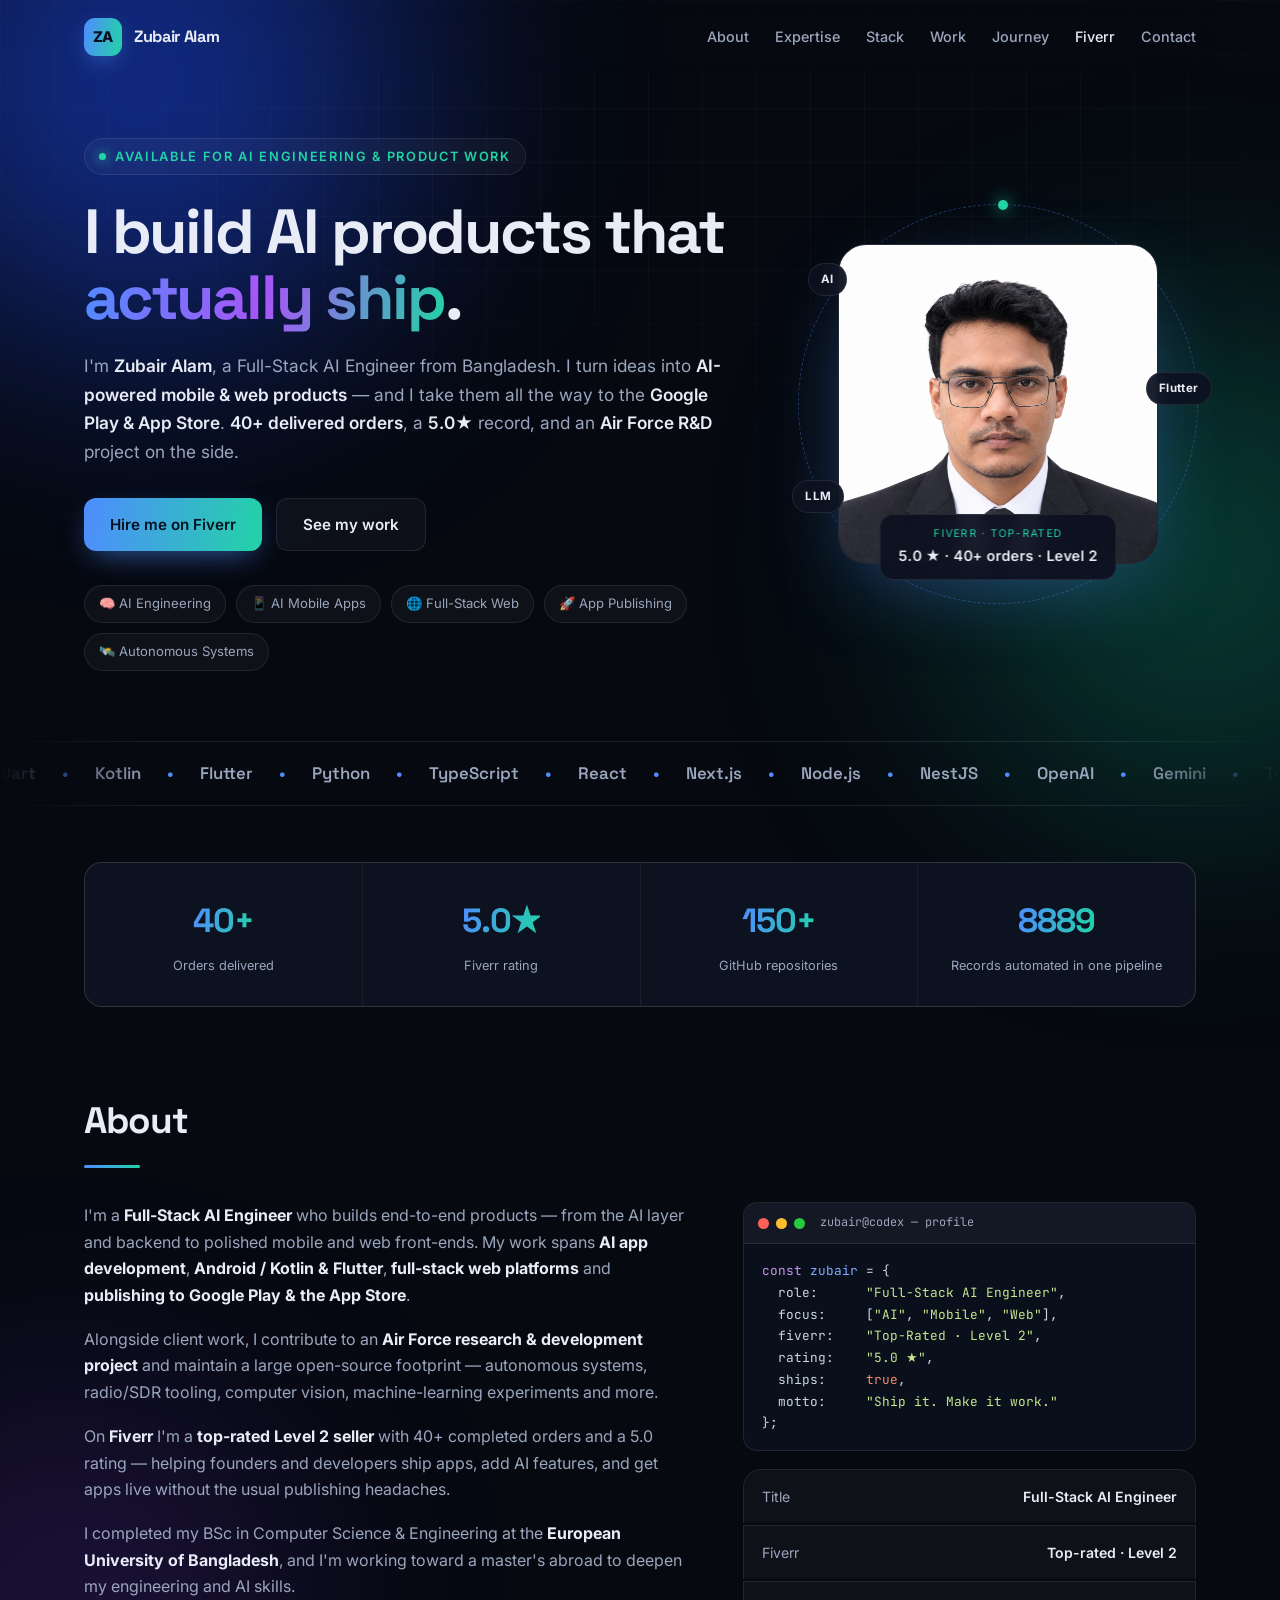
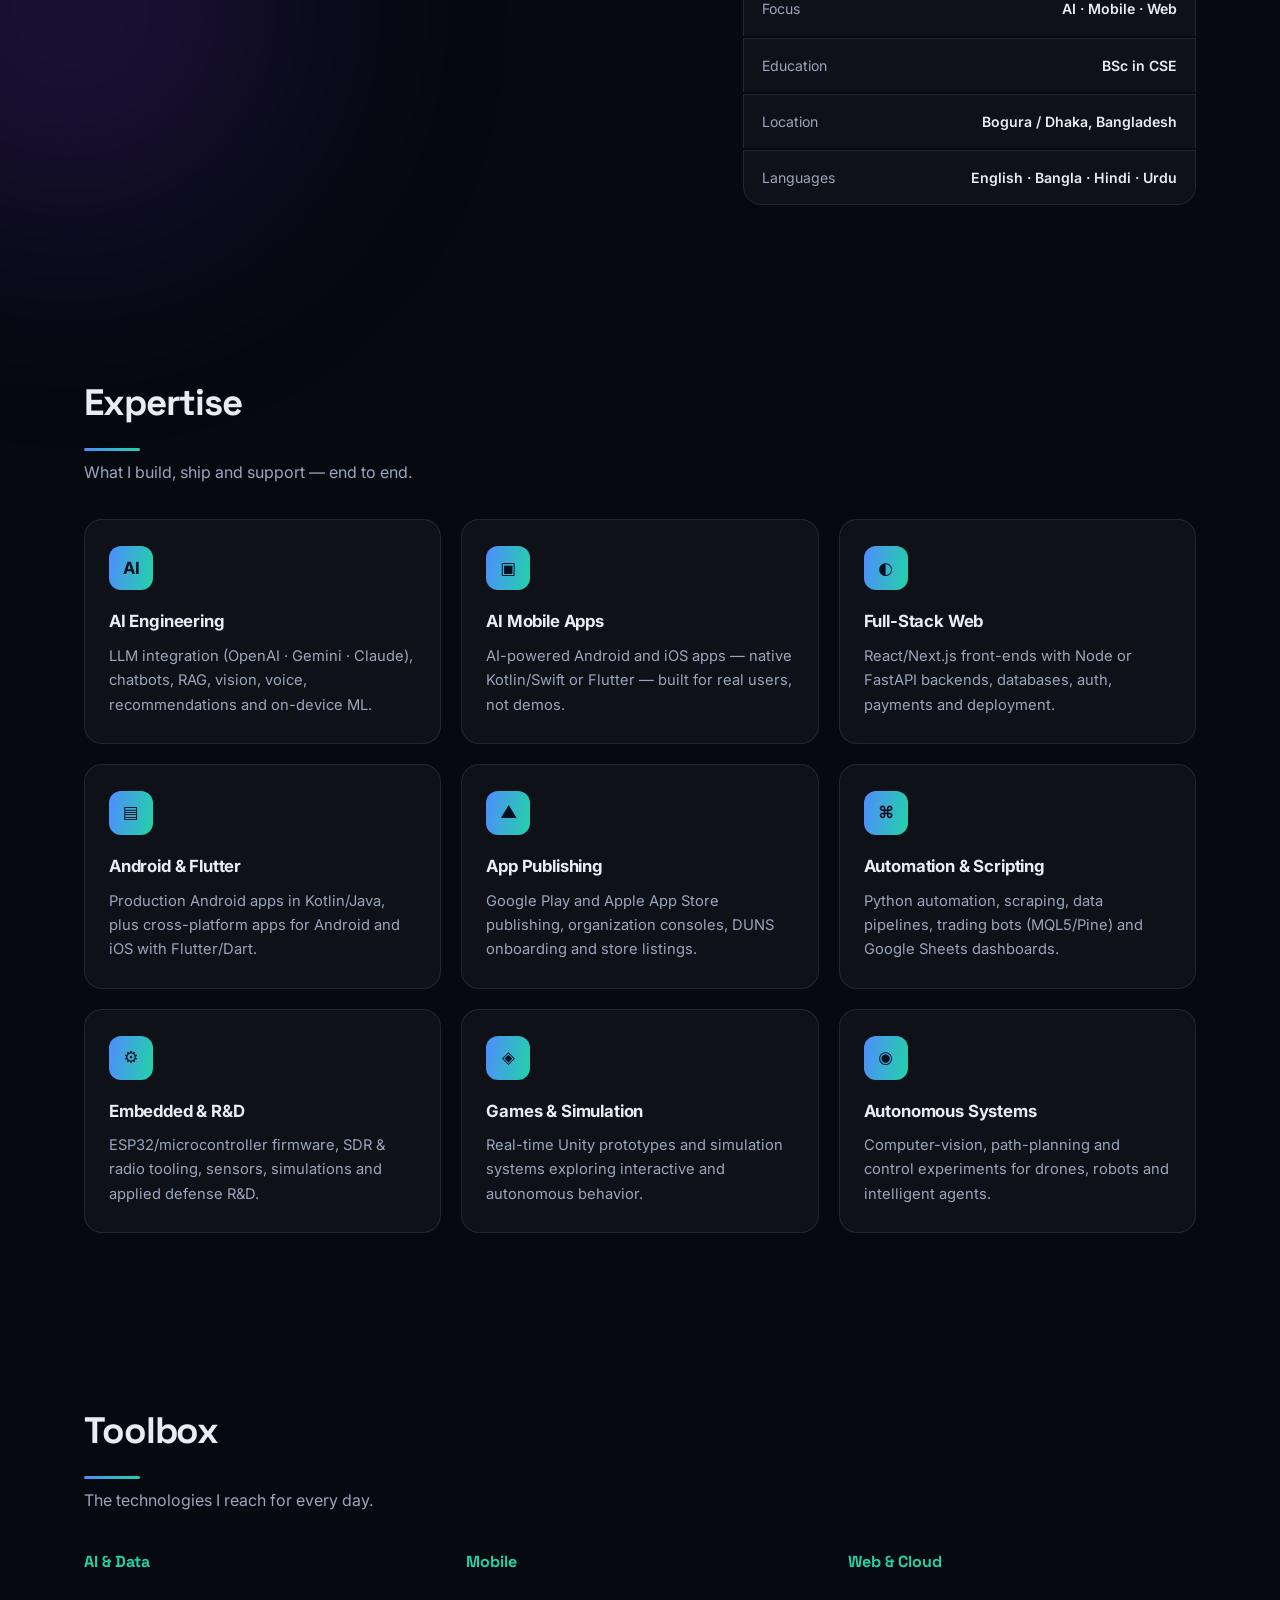
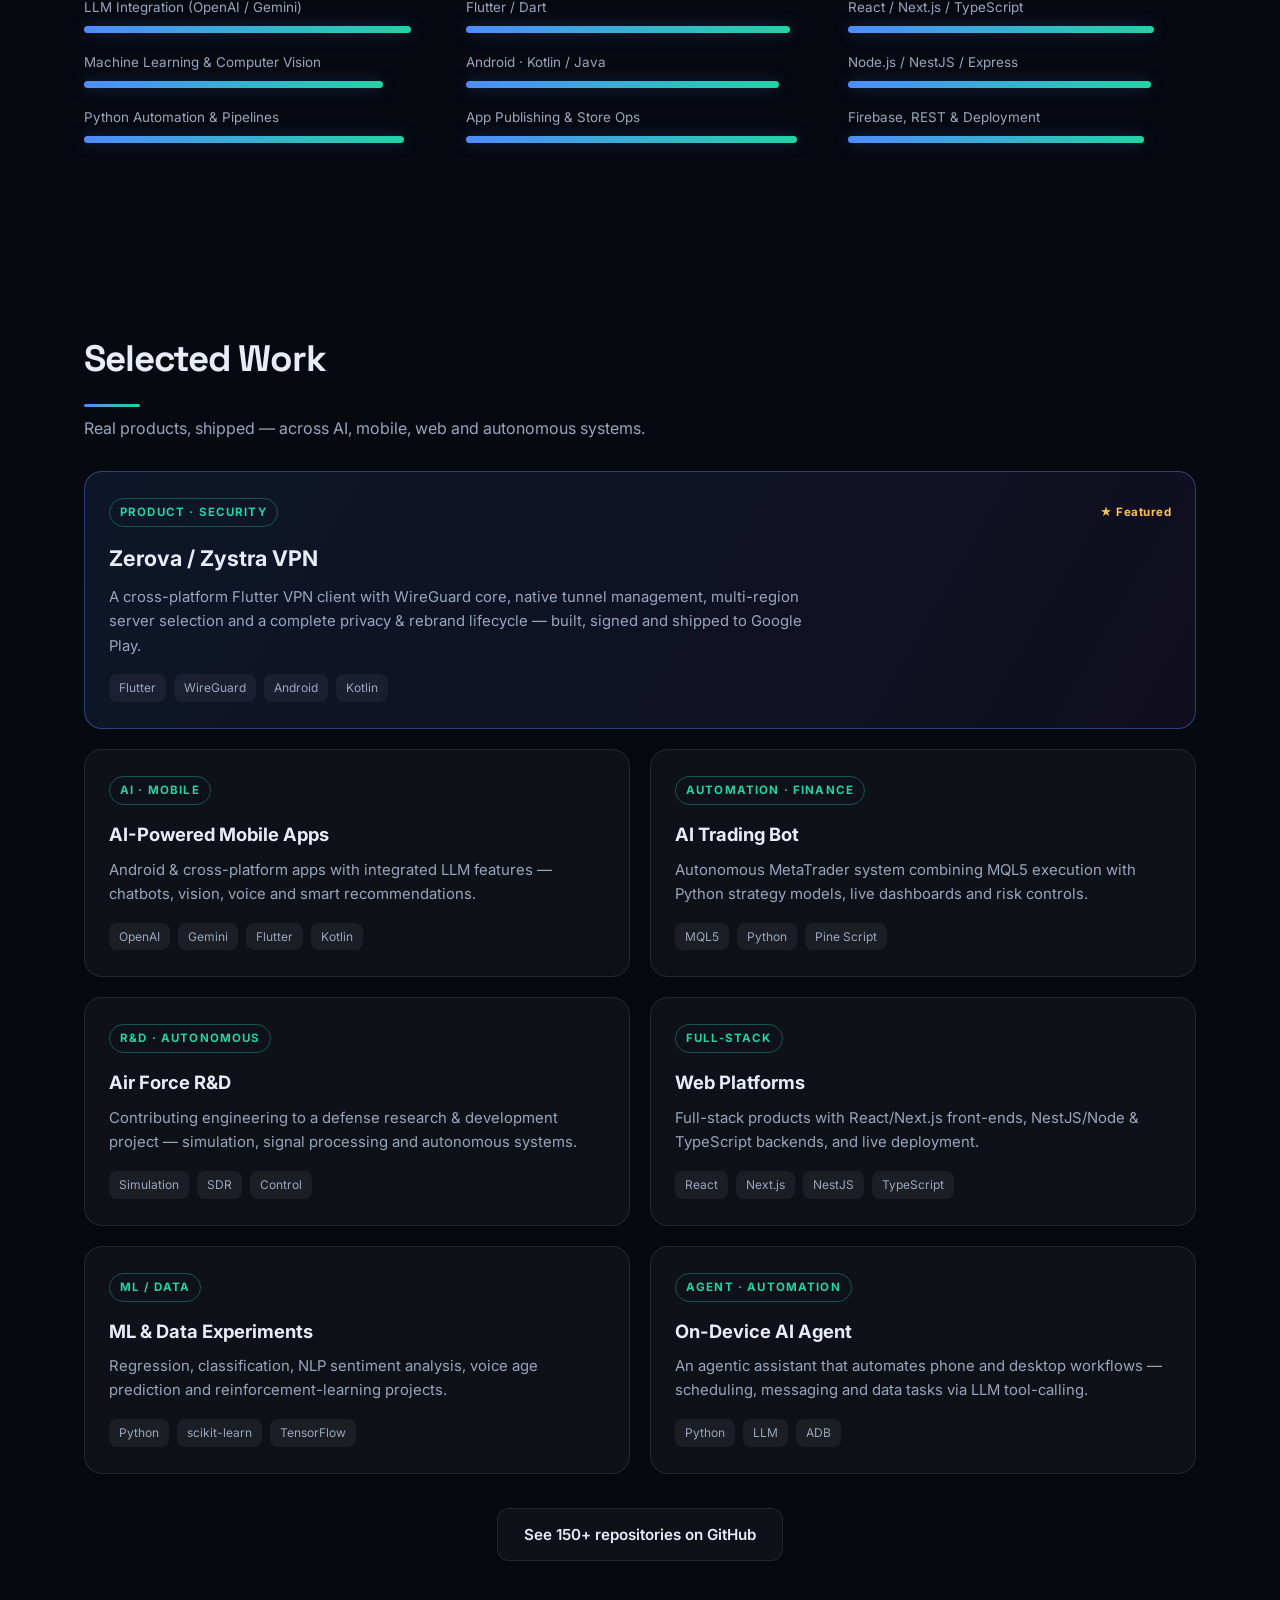
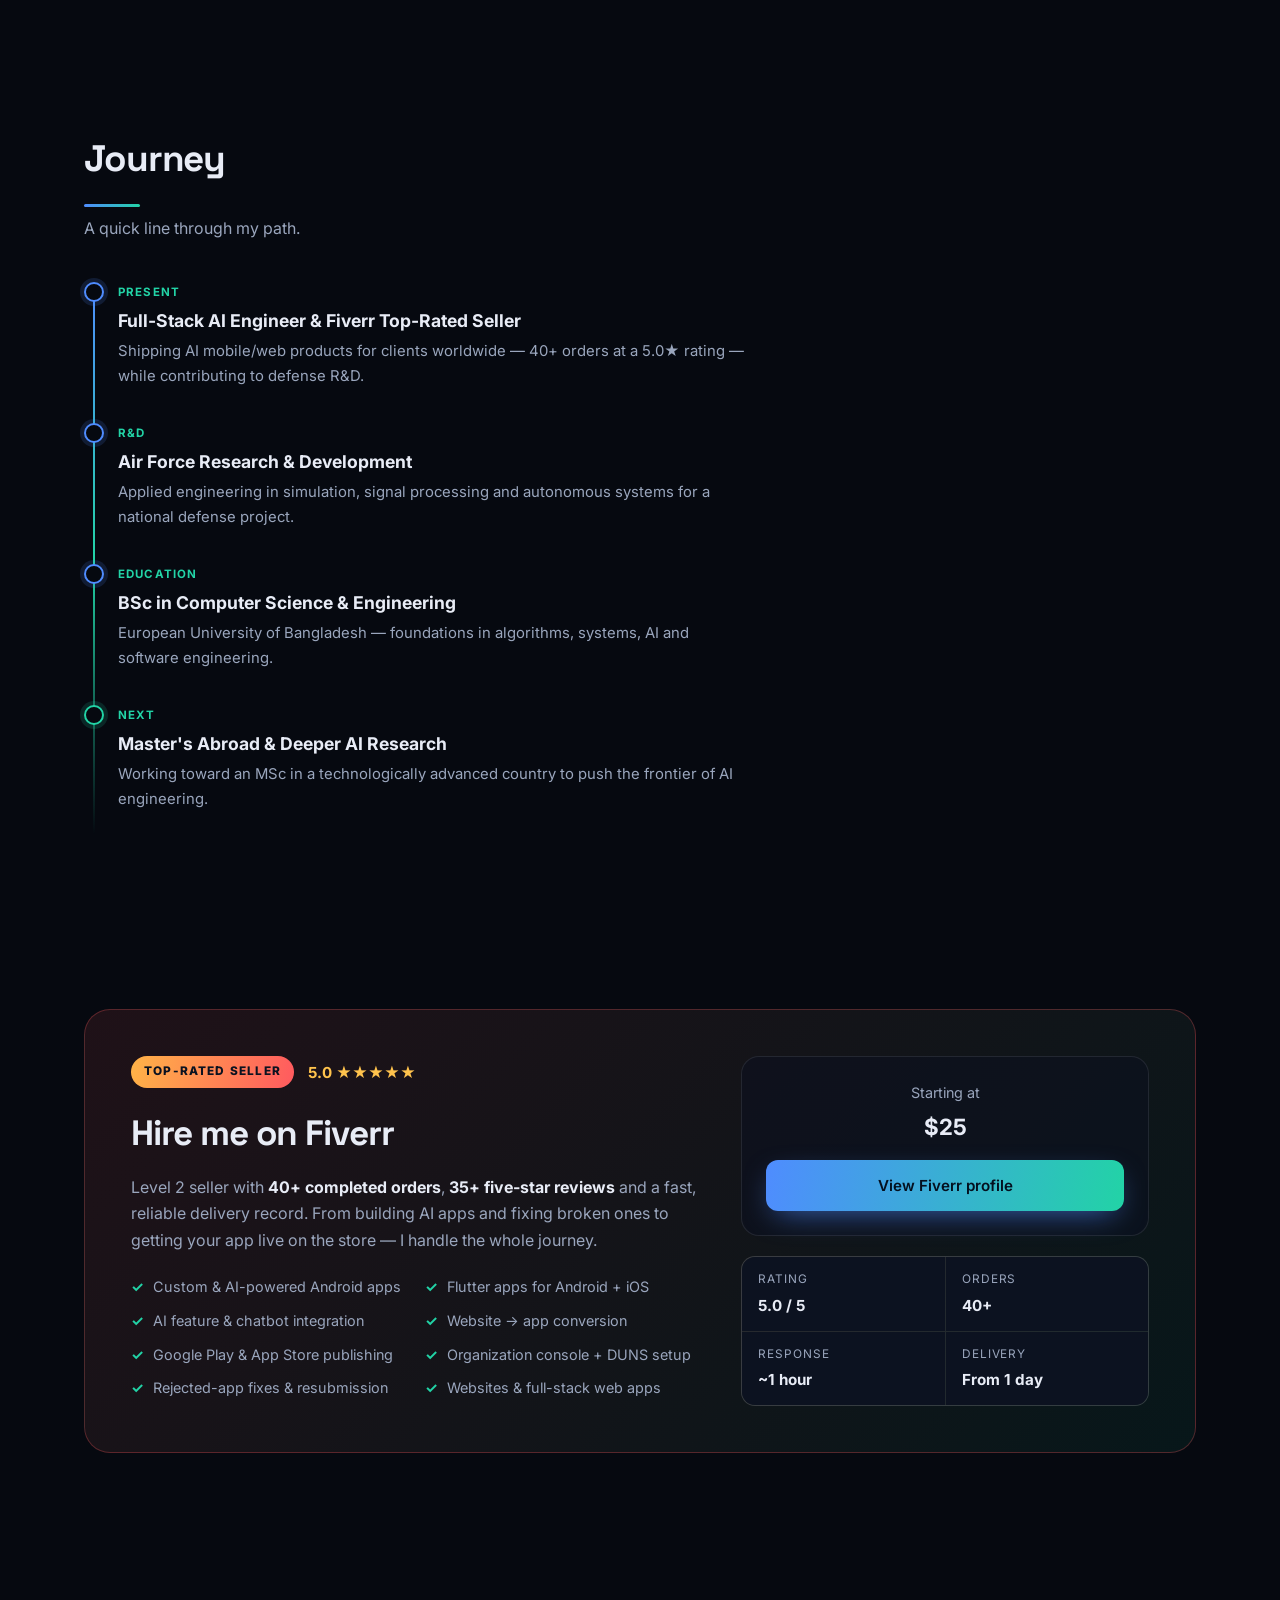
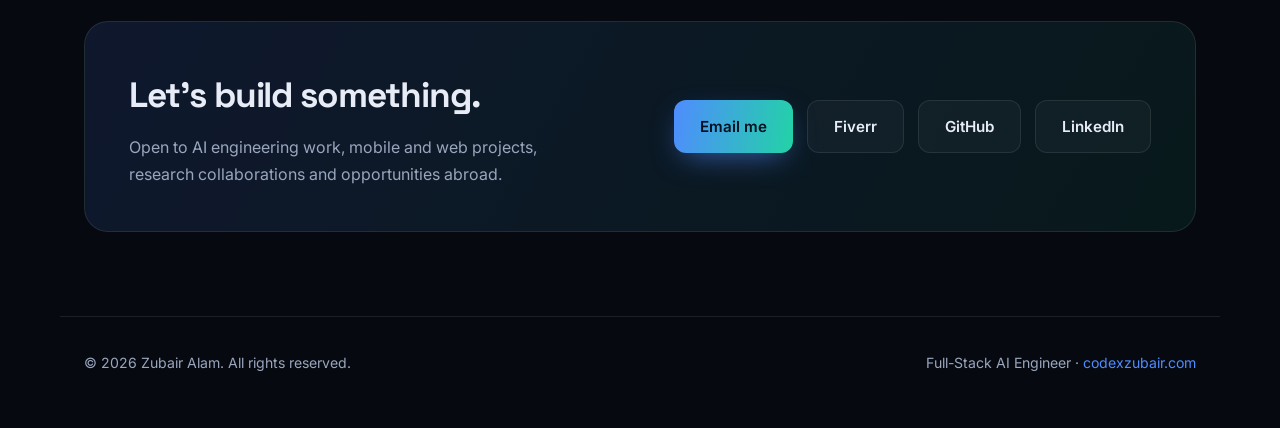
==== commit 5794f042: "Redesign portfolio: hero, terminal bio, toolbox bars, timeline, richer projects" ====
--- a/index.html
+++ b/index.html
@@ -4,22 +4,27 @@
   <meta charset="UTF-8" />
   <meta name="viewport" content="width=device-width, initial-scale=1.0" />
   <title>Zubair Alam — Full-Stack AI Engineer & Top-Rated Fiverr Seller</title>
-  <meta name="description" content="Zubair Alam — Full-Stack AI Engineer. AI apps, Android & Flutter, web apps, automation and app publishing. Top-rated Fiverr seller." />
+  <meta name="description" content="Zubair Alam — Full-Stack AI Engineer. I build and ship AI-powered mobile apps, web platforms, autonomous systems and automation. Top-rated Fiverr seller." />
+  <meta name="keywords" content="Zubair Alam, AI Engineer, Flutter, Kotlin, Next.js, Machine Learning, App Publishing, Bangladesh" />
+  <meta name="author" content="Zubair Alam" />
   <meta property="og:title" content="Zubair Alam — Full-Stack AI Engineer" />
-  <meta property="og:description" content="AI apps, mobile, web and app publishing. Top-rated Fiverr seller." />
+  <meta property="og:description" content="I build and ship AI-powered products — mobile, web, autonomous systems and automation. Top-rated Fiverr seller." />
   <meta property="og:type" content="website" />
+  <meta property="og:url" content="https://codexzubair.com" />
+  <link rel="canonical" href="https://codexzubair.com" />
   <link rel="icon" href="assets/profile.png" />
   <link rel="preconnect" href="https://fonts.googleapis.com" />
   <link rel="preconnect" href="https://fonts.gstatic.com" crossorigin />
-  <link href="https://fonts.googleapis.com/css2?family=Inter:wght@300;400;500;600;700;800&family=JetBrains+Mono:wght@400;600&display=swap" rel="stylesheet" />
+  <link href="https://fonts.googleapis.com/css2?family=Inter:wght@300;400;500;600;700;800;900&family=JetBrains+Mono:wght@400;600&family=Space+Grotesk:wght@500;600;700&display=swap" rel="stylesheet" />
   <link rel="stylesheet" href="styles.css" />
 </head>
 <body>
   <div class="bg-grid" aria-hidden="true"></div>
   <div class="glow glow-a" aria-hidden="true"></div>
   <div class="glow glow-b" aria-hidden="true"></div>
-
-  <header class="nav">
+  <div class="glow glow-c" aria-hidden="true"></div>
+
+  <header class="nav" id="nav">
     <a class="brand" href="#top">
       <span class="brand-mark">ZA</span>
       <span class="brand-text">Zubair Alam</span>
@@ -27,7 +32,9 @@
     <nav class="nav-links">
       <a href="#about">About</a>
       <a href="#expertise">Expertise</a>
+      <a href="#stack">Stack</a>
       <a href="#projects">Work</a>
+      <a href="#journey">Journey</a>
       <a href="#fiverr">Fiverr</a>
       <a href="#contact">Contact</a>
     </nav>
@@ -37,49 +44,78 @@
   </header>
 
   <main id="top">
+    <!-- ================= HERO ================= -->
     <section class="hero">
       <div class="hero-inner">
         <div class="hero-copy">
-          <p class="eyebrow"><span class="dot"></span> Full-Stack AI Engineer · Top-Rated Fiverr Seller</p>
-          <h1>Shipping AI-powered products that <span class="grad">actually work</span>.</h1>
+          <p class="eyebrow"><span class="dot"></span> Available for AI engineering & product work</p>
+          <h1>I build AI products that <span class="grad">actually ship</span>.</h1>
           <p class="lead">
-            I'm <strong>Zubair Alam</strong>, a Full-Stack AI Engineer from Bangladesh. I build
-            AI-powered mobile and web apps, and I publish them to the world — with
-            <strong>40+ delivered orders</strong> and a <strong>5.0★</strong> record on Fiverr.
+            I'm <strong>Zubair Alam</strong>, a Full-Stack AI Engineer from Bangladesh. I turn ideas into
+            <strong>AI-powered mobile &amp; web products</strong> — and I take them all the way to the
+            <strong>Google Play &amp; App Store</strong>. <strong>40+ delivered orders</strong>, a
+            <strong>5.0★</strong> record, and an <strong>Air Force R&amp;D</strong> project on the side.
           </p>
           <div class="cta">
-            <a class="btn btn-primary" href="https://www.fiverr.com/s/L3dYVZY" target="_blank" rel="noopener">Hire me on Fiverr</a>
-            <a class="btn btn-ghost" href="https://github.com/codex-zubair" target="_blank" rel="noopener">GitHub</a>
+            <a class="btn btn-primary" href="https://www.fiverr.com/s/L3dYVZY" target="_blank" rel="noopener">
+              Hire me on Fiverr
+            </a>
+            <a class="btn btn-ghost" href="#projects">See my work</a>
           </div>
           <ul class="chips">
-            <li>AI Engineering</li>
-            <li>AI Mobile Apps</li>
-            <li>Web Apps</li>
-            <li>Android · Flutter · Kotlin</li>
-            <li>App Publishing</li>
+            <li>🧠 AI Engineering</li>
+            <li>📱 AI Mobile Apps</li>
+            <li>🌐 Full-Stack Web</li>
+            <li>🚀 App Publishing</li>
+            <li>🛰️ Autonomous Systems</li>
           </ul>
         </div>
+
         <div class="hero-portrait">
+          <div class="ring" aria-hidden="true"></div>
           <div class="portrait-frame">
             <img src="assets/profile.png" alt="Portrait of Zubair Alam" width="1254" height="1254" />
           </div>
+          <span class="orbit orbit-1" aria-hidden="true">AI</span>
+          <span class="orbit orbit-2" aria-hidden="true">Flutter</span>
+          <span class="orbit orbit-3" aria-hidden="true">LLM</span>
           <div class="float-card">
-            <span class="float-label">Fiverr</span>
+            <span class="float-label">Fiverr · Top-Rated</span>
             <span class="float-value">5.0 ★ · 40+ orders · Level 2</span>
           </div>
         </div>
       </div>
     </section>
 
+    <!-- ================= MARQUEE ================= -->
+    <div class="marquee" aria-hidden="true">
+      <div class="marquee-track">
+        <span>Dart</span><span>•</span><span>Kotlin</span><span>•</span><span>Flutter</span><span>•</span>
+        <span>Python</span><span>•</span><span>TypeScript</span><span>•</span><span>React</span><span>•</span>
+        <span>Next.js</span><span>•</span><span>Node.js</span><span>•</span><span>NestJS</span><span>•</span>
+        <span>OpenAI</span><span>•</span><span>Gemini</span><span>•</span><span>TensorFlow</span><span>•</span>
+        <span>WireGuard</span><span>•</span><span>ESP32</span><span>•</span><span>Unity</span><span>•</span>
+        <span>Docker</span><span>•</span>
+        <span>Dart</span><span>•</span><span>Kotlin</span><span>•</span><span>Flutter</span><span>•</span>
+        <span>Python</span><span>•</span><span>TypeScript</span><span>•</span><span>React</span><span>•</span>
+        <span>Next.js</span><span>•</span><span>Node.js</span><span>•</span><span>NestJS</span><span>•</span>
+        <span>OpenAI</span><span>•</span><span>Gemini</span><span>•</span><span>TensorFlow</span><span>•</span>
+        <span>WireGuard</span><span>•</span><span>ESP32</span><span>•</span><span>Unity</span><span>•</span>
+        <span>Docker</span><span>•</span>
+      </div>
+    </div>
+
+    <!-- ================= STATS ================= -->
     <section class="stats-band">
       <div class="stats">
-        <div class="stat"><span class="stat-num">40+</span><span class="stat-label">Orders delivered</span></div>
-        <div class="stat"><span class="stat-num">5.0★</span><span class="stat-label">Fiverr rating</span></div>
-        <div class="stat"><span class="stat-num">150+</span><span class="stat-label">GitHub repositories</span></div>
-        <div class="stat"><span class="stat-num">10+</span><span class="stat-label">Live services offered</span></div>
-      </div>
-    </section>
-
+        <div class="stat"><span class="stat-num" data-count="40" data-suffix="+">0</span><span class="stat-label">Orders delivered</span></div>
+        <div class="stat"><span class="stat-num" data-count="5" data-suffix=".0★">0</span><span class="stat-label">Fiverr rating</span></div>
+        <div class="stat"><span class="stat-num" data-count="150" data-suffix="+">0</span><span class="stat-label">GitHub repositories</span></div>
+        <div class="stat"><span class="stat-num" data-count="8889" data-suffix="">0</span><span class="stat-label">Records automated in one pipeline</span></div>
+      </div>
+    </section>
+
+    <!-- ================= ABOUT ================= -->
     <section id="about" class="section">
       <h2 class="section-title">About</h2>
       <div class="about-grid">
@@ -87,18 +123,18 @@
           <p>
             I'm a <strong>Full-Stack AI Engineer</strong> who builds end-to-end products — from the
             AI layer and backend to polished mobile and web front-ends. My work spans
-            <strong>AI app development</strong>, <strong>Android/Kotlin &amp; Flutter</strong>,
-            <strong>full-stack web apps</strong> and <strong>publishing to Google Play &amp; the App Store</strong>.
-          </p>
-          <p>
-            Alongside client work, I contribute to an <strong>Air Force research &amp; development
-            project</strong> and maintain a large open-source footprint — autonomous systems,
-            radio/SDR tooling, computer vision, machine-learning experiments and more.
-          </p>
-          <p>
-            On <strong>Fiverr</strong> I'm a <strong>top-rated Level 2 seller</strong> with 40+ completed
-            orders and a 5.0 rating, helping founders and developers ship apps, add AI
-            features, and get apps live without the usual publishing headaches.
+            <strong>AI app development</strong>, <strong>Android / Kotlin &amp; Flutter</strong>,
+            <strong>full-stack web platforms</strong> and <strong>publishing to Google Play &amp; the App Store</strong>.
+          </p>
+          <p>
+            Alongside client work, I contribute to an <strong>Air Force research &amp; development project</strong>
+            and maintain a large open-source footprint — autonomous systems, radio/SDR tooling,
+            computer vision, machine-learning experiments and more.
+          </p>
+          <p>
+            On <strong>Fiverr</strong> I'm a <strong>top-rated Level 2 seller</strong> with 40+ completed orders
+            and a 5.0 rating — helping founders and developers ship apps, add AI features, and get
+            apps live without the usual publishing headaches.
           </p>
           <p>
             I completed my BSc in Computer Science &amp; Engineering at the
@@ -106,20 +142,34 @@
             abroad to deepen my engineering and AI skills.
           </p>
         </div>
-        <ul class="facts">
-          <li><span class="fact-k">Title</span><span class="fact-v">Full-Stack AI Engineer</span></li>
-          <li><span class="fact-k">Fiverr</span><span class="fact-v">Top-rated · Level 2</span></li>
-          <li><span class="fact-k">Focus</span><span class="fact-v">AI · Mobile · Web</span></li>
-          <li><span class="fact-k">Education</span><span class="fact-v">BSc in CSE</span></li>
-          <li><span class="fact-k">Location</span><span class="fact-v">Bogura / Dhaka, Bangladesh</span></li>
-          <li><span class="fact-k">Languages</span><span class="fact-v">English · Bangla · Hindi · Urdu</span></li>
-        </ul>
-      </div>
-    </section>
-
+        <div class="about-side">
+          <div class="terminal" aria-hidden="true">
+            <div class="terminal-bar"><span></span><span></span><span></span><em>zubair@codex — profile</em></div>
+            <pre class="terminal-body"><span class="t-key">const</span> <span class="t-var">zubair</span> = {
+  role:      <span class="t-str">"Full-Stack AI Engineer"</span>,
+  focus:     [<span class="t-str">"AI"</span>, <span class="t-str">"Mobile"</span>, <span class="t-str">"Web"</span>],
+  fiverr:    <span class="t-str">"Top-Rated · Level 2"</span>,
+  rating:    <span class="t-str">"5.0 ★"</span>,
+  ships:     <span class="t-bool">true</span>,
+  motto:     <span class="t-str">"Ship it. Make it work."</span>
+};</pre>
+          </div>
+          <ul class="facts">
+            <li><span class="fact-k">Title</span><span class="fact-v">Full-Stack AI Engineer</span></li>
+            <li><span class="fact-k">Fiverr</span><span class="fact-v">Top-rated · Level 2</span></li>
+            <li><span class="fact-k">Focus</span><span class="fact-v">AI · Mobile · Web</span></li>
+            <li><span class="fact-k">Education</span><span class="fact-v">BSc in CSE</span></li>
+            <li><span class="fact-k">Location</span><span class="fact-v">Bogura / Dhaka, Bangladesh</span></li>
+            <li><span class="fact-k">Languages</span><span class="fact-v">English · Bangla · Hindi · Urdu</span></li>
+          </ul>
+        </div>
+      </div>
+    </section>
+
+    <!-- ================= EXPERTISE ================= -->
     <section id="expertise" class="section">
       <h2 class="section-title">Expertise</h2>
-      <p class="section-sub">What I build, ship and support.</p>
+      <p class="section-sub">What I build, ship and support — end to end.</p>
       <div class="cards">
         <article class="card">
           <div class="card-ico">AI</div>
@@ -134,7 +184,7 @@
         <article class="card">
           <div class="card-ico">◐</div>
           <h3>Full-Stack Web</h3>
-          <p>React/Next.js front-ends with Node or FastAPI backends, databases, auth and deployment.</p>
+          <p>React/Next.js front-ends with Node or FastAPI backends, databases, auth, payments and deployment.</p>
         </article>
         <article class="card">
           <div class="card-ico">▤</div>
@@ -161,55 +211,146 @@
           <h3>Games &amp; Simulation</h3>
           <p>Real-time Unity prototypes and simulation systems exploring interactive and autonomous behavior.</p>
         </article>
-      </div>
-    </section>
-
+        <article class="card">
+          <div class="card-ico">◉</div>
+          <h3>Autonomous Systems</h3>
+          <p>Computer-vision, path-planning and control experiments for drones, robots and intelligent agents.</p>
+        </article>
+      </div>
+    </section>
+
+    <!-- ================= STACK ================= -->
+    <section id="stack" class="section">
+      <h2 class="section-title">Toolbox</h2>
+      <p class="section-sub">The technologies I reach for every day.</p>
+      <div class="stack-grid">
+        <div class="stack-col">
+          <h3>AI &amp; Data</h3>
+          <div class="bar"><span class="bar-label">LLM Integration (OpenAI / Gemini)</span><i style="--w:94%"></i></div>
+          <div class="bar"><span class="bar-label">Machine Learning &amp; Computer Vision</span><i style="--w:86%"></i></div>
+          <div class="bar"><span class="bar-label">Python Automation &amp; Pipelines</span><i style="--w:92%"></i></div>
+        </div>
+        <div class="stack-col">
+          <h3>Mobile</h3>
+          <div class="bar"><span class="bar-label">Flutter / Dart</span><i style="--w:93%"></i></div>
+          <div class="bar"><span class="bar-label">Android · Kotlin / Java</span><i style="--w:90%"></i></div>
+          <div class="bar"><span class="bar-label">App Publishing &amp; Store Ops</span><i style="--w:95%"></i></div>
+        </div>
+        <div class="stack-col">
+          <h3>Web &amp; Cloud</h3>
+          <div class="bar"><span class="bar-label">React / Next.js / TypeScript</span><i style="--w:88%"></i></div>
+          <div class="bar"><span class="bar-label">Node.js / NestJS / Express</span><i style="--w:87%"></i></div>
+          <div class="bar"><span class="bar-label">Firebase, REST &amp; Deployment</span><i style="--w:85%"></i></div>
+        </div>
+      </div>
+    </section>
+
+    <!-- ================= PROJECTS ================= -->
     <section id="projects" class="section">
       <h2 class="section-title">Selected Work</h2>
-      <p class="section-sub">A sample across AI, mobile, web and research.</p>
+      <p class="section-sub">Real products, shipped — across AI, mobile, web and autonomous systems.</p>
       <div class="projects">
+
+        <article class="project featured">
+          <div class="project-top"><span class="tag">Product · Security</span><span class="star">★ Featured</span></div>
+          <h3>Zerova / Zystra VPN</h3>
+          <p>
+            A cross-platform Flutter VPN client with WireGuard core, native tunnel management,
+            multi-region server selection and a complete privacy &amp; rebrand lifecycle — built,
+            signed and shipped to Google Play.
+          </p>
+          <ul class="tags"><li>Flutter</li><li>WireGuard</li><li>Android</li><li>Kotlin</li></ul>
+        </article>
+
         <article class="project">
           <div class="project-top"><span class="tag">AI · Mobile</span></div>
           <h3>AI-Powered Mobile Apps</h3>
           <p>Android &amp; cross-platform apps with integrated LLM features — chatbots, vision, voice and smart recommendations.</p>
           <ul class="tags"><li>OpenAI</li><li>Gemini</li><li>Flutter</li><li>Kotlin</li></ul>
         </article>
-        <article class="project">
-          <div class="project-top"><span class="tag">Product</span></div>
-          <h3>Norda VPN</h3>
-          <p>Cross-platform Flutter VPN client with WireGuard, native tunnel management and a full privacy/rebrand lifecycle.</p>
-          <ul class="tags"><li>Flutter</li><li>WireGuard</li><li>Android</li></ul>
-        </article>
+
+        <article class="project">
+          <div class="project-top"><span class="tag">Automation · Finance</span></div>
+          <h3>AI Trading Bot</h3>
+          <p>Autonomous MetaTrader system combining MQL5 execution with Python strategy models, live dashboards and risk controls.</p>
+          <ul class="tags"><li>MQL5</li><li>Python</li><li>Pine Script</li></ul>
+        </article>
+
+        <article class="project">
+          <div class="project-top"><span class="tag">R&amp;D · Autonomous</span></div>
+          <h3>Air Force R&amp;D</h3>
+          <p>Contributing engineering to a defense research &amp; development project — simulation, signal processing and autonomous systems.</p>
+          <ul class="tags"><li>Simulation</li><li>SDR</li><li>Control</li></ul>
+        </article>
+
         <article class="project">
           <div class="project-top"><span class="tag">Full-Stack</span></div>
           <h3>Web Platforms</h3>
-          <p>Full-stack products with React/Next.js front-ends, NestJS/Node and TypeScript backends, and live deployment.</p>
+          <p>Full-stack products with React/Next.js front-ends, NestJS/Node &amp; TypeScript backends, and live deployment.</p>
           <ul class="tags"><li>React</li><li>Next.js</li><li>NestJS</li><li>TypeScript</li></ul>
         </article>
-        <article class="project">
-          <div class="project-top"><span class="tag">R&amp;D</span></div>
-          <h3>Air Force R&amp;D</h3>
-          <p>Contributing engineering to a defense research &amp; development project — simulation, signal and systems work.</p>
-          <ul class="tags"><li>Research</li><li>Simulation</li><li>SDR</li></ul>
-        </article>
+
         <article class="project">
           <div class="project-top"><span class="tag">ML / Data</span></div>
           <h3>ML &amp; Data Experiments</h3>
           <p>Regression, classification, NLP sentiment analysis, voice age prediction and reinforcement-learning projects.</p>
-          <ul class="tags"><li>Python</li><li>scikit-learn</li><li>NLP</li></ul>
-        </article>
-        <article class="project">
-          <div class="project-top"><span class="tag">Automation</span></div>
-          <h3>Trading &amp; Automation</h3>
-          <p>MetaTrader EAs (MQL5), Pine Script indicators and Python automation for data and repetitive workflows.</p>
-          <ul class="tags"><li>MQL5</li><li>Pine Script</li><li>Python</li></ul>
-        </article>
+          <ul class="tags"><li>Python</li><li>scikit-learn</li><li>TensorFlow</li></ul>
+        </article>
+
+        <article class="project">
+          <div class="project-top"><span class="tag">Agent · Automation</span></div>
+          <h3>On-Device AI Agent</h3>
+          <p>An agentic assistant that automates phone and desktop workflows — scheduling, messaging and data tasks via LLM tool-calling.</p>
+          <ul class="tags"><li>Python</li><li>LLM</li><li>ADB</li></ul>
+        </article>
+
       </div>
       <div class="more">
         <a class="btn btn-ghost" href="https://github.com/codex-zubair?tab=repositories" target="_blank" rel="noopener">See 150+ repositories on GitHub</a>
       </div>
     </section>
 
+    <!-- ================= JOURNEY ================= -->
+    <section id="journey" class="section">
+      <h2 class="section-title">Journey</h2>
+      <p class="section-sub">A quick line through my path.</p>
+      <ol class="timeline">
+        <li>
+          <span class="tl-dot"></span>
+          <div class="tl-body">
+            <span class="tl-when">Present</span>
+            <h3>Full-Stack AI Engineer &amp; Fiverr Top-Rated Seller</h3>
+            <p>Shipping AI mobile/web products for clients worldwide — 40+ orders at a 5.0★ rating — while contributing to defense R&amp;D.</p>
+          </div>
+        </li>
+        <li>
+          <span class="tl-dot"></span>
+          <div class="tl-body">
+            <span class="tl-when">R&amp;D</span>
+            <h3>Air Force Research &amp; Development</h3>
+            <p>Applied engineering in simulation, signal processing and autonomous systems for a national defense project.</p>
+          </div>
+        </li>
+        <li>
+          <span class="tl-dot"></span>
+          <div class="tl-body">
+            <span class="tl-when">Education</span>
+            <h3>BSc in Computer Science &amp; Engineering</h3>
+            <p>European University of Bangladesh — foundations in algorithms, systems, AI and software engineering.</p>
+          </div>
+        </li>
+        <li>
+          <span class="tl-dot"></span>
+          <div class="tl-body">
+            <span class="tl-when">Next</span>
+            <h3>Master's Abroad &amp; Deeper AI Research</h3>
+            <p>Working toward an MSc in a technologically advanced country to push the frontier of AI engineering.</p>
+          </div>
+        </li>
+      </ol>
+    </section>
+
+    <!-- ================= FIVERR ================= -->
     <section id="fiverr" class="section">
       <div class="fiverr-card">
         <div class="fiverr-main">
@@ -249,6 +390,7 @@
       </div>
     </section>
 
+    <!-- ================= CONTACT ================= -->
     <section id="contact" class="section">
       <div class="contact-card">
         <div>
@@ -259,6 +401,7 @@
           <a class="btn btn-primary" href="mailto:iam.nmzar@gmail.com">Email me</a>
           <a class="btn btn-ghost" href="https://www.fiverr.com/s/L3dYVZY" target="_blank" rel="noopener">Fiverr</a>
           <a class="btn btn-ghost" href="https://github.com/codex-zubair" target="_blank" rel="noopener">GitHub</a>
+          <a class="btn btn-ghost" href="https://www.linkedin.com/in/zubayeralaam/" target="_blank" rel="noopener">LinkedIn</a>
         </div>
       </div>
     </section>
--- a/styles.css
+++ b/styles.css
@@ -1,20 +1,22 @@
 :root {
-  --bg: #070a12;
-  --bg-soft: #0d1220;
+  --bg: #060910;
+  --bg-soft: #0c1220;
   --card: rgba(255, 255, 255, 0.035);
   --card-brd: rgba(255, 255, 255, 0.09);
   --text: #e8ecf6;
   --muted: #9aa6bd;
   --accent: #4f8cff;
   --accent-2: #22d3a6;
+  --accent-3: #a855f7;
   --grad: linear-gradient(100deg, #4f8cff 0%, #22d3a6 100%);
+  --grad-3: linear-gradient(100deg, #4f8cff 0%, #a855f7 50%, #22d3a6 100%);
   --maxw: 1160px;
   --radius: 18px;
 }
 
 * { box-sizing: border-box; margin: 0; padding: 0; }
 
-html { scroll-behavior: smooth; }
+html { scroll-behavior: smooth; scroll-padding-top: 90px; }
 
 body {
   font-family: "Inter", system-ui, -apple-system, sans-serif;
@@ -27,6 +29,7 @@
 
 a { color: inherit; text-decoration: none; }
 
+/* ---------- BACKGROUND ---------- */
 .bg-grid {
   position: fixed; inset: 0; z-index: -3;
   background-image:
@@ -34,130 +37,183 @@
     linear-gradient(90deg, rgba(255,255,255,0.03) 1px, transparent 1px);
   background-size: 54px 54px;
   mask-image: radial-gradient(ellipse 80% 60% at 50% 0%, #000 40%, transparent 100%);
-}
-
-.glow { position: fixed; z-index: -2; border-radius: 50%; filter: blur(120px); opacity: 0.5; }
+  -webkit-mask-image: radial-gradient(ellipse 80% 60% at 50% 0%, #000 40%, transparent 100%);
+}
+.glow { position: fixed; z-index: -2; border-radius: 50%; filter: blur(130px); opacity: 0.5; }
 .glow-a { width: 520px; height: 520px; background: #1f4fff; top: -180px; left: -120px; }
 .glow-b { width: 480px; height: 480px; background: #0e9c78; top: 320px; right: -160px; opacity: 0.35; }
-
-/* NAV */
+.glow-c { width: 420px; height: 420px; background: #7c3aed; top: 1400px; left: -140px; opacity: 0.22; }
+
+/* ---------- NAV ---------- */
 .nav {
   position: sticky; top: 0; z-index: 50;
   display: flex; align-items: center; justify-content: space-between;
   max-width: var(--maxw); margin: 0 auto; padding: 18px 24px;
   backdrop-filter: blur(12px);
+  transition: padding .25s, background .25s;
+}
+.nav.scrolled { padding-top: 12px; padding-bottom: 12px; }
+.nav.scrolled::before {
+  content: ""; position: absolute; inset: 0 -100vw; z-index: -1;
+  background: rgba(6,9,16,.78); border-bottom: 1px solid var(--card-brd);
 }
 .brand { display: flex; align-items: center; gap: 12px; font-weight: 700; letter-spacing: -0.02em; }
 .brand-mark {
   display: grid; place-items: center; width: 38px; height: 38px; border-radius: 11px;
   background: var(--grad); color: #04101f; font-weight: 800; font-size: 0.92rem;
-}
-.brand-text { font-size: 1.02rem; }
-.nav-links { display: flex; gap: 30px; }
-.nav-links a { color: var(--muted); font-size: 0.92rem; font-weight: 500; transition: color .2s; }
+  box-shadow: 0 8px 24px -8px rgba(79,140,255,.8);
+}
+.brand-text { font-size: 1.02rem; font-family: "Space Grotesk", "Inter", sans-serif; }
+.nav-links { display: flex; gap: 26px; }
+.nav-links a { color: var(--muted); font-size: 0.9rem; font-weight: 500; transition: color .2s; }
 .nav-links a:hover { color: var(--text); }
 .nav-toggle { display: none; background: none; border: 0; cursor: pointer; flex-direction: column; gap: 5px; }
-.nav-toggle span { width: 24px; height: 2px; background: var(--text); border-radius: 2px; }
-
-/* HERO */
-.hero { max-width: var(--maxw); margin: 0 auto; padding: 64px 24px 40px; }
-.hero-inner {
-  display: grid; grid-template-columns: 1.3fr 0.7fr; gap: 56px; align-items: center;
-}
+.nav-toggle span { width: 24px; height: 2px; background: var(--text); border-radius: 2px; transition: transform .25s, opacity .25s; }
+.nav-toggle[aria-expanded="true"] span:nth-child(1) { transform: translateY(7px) rotate(45deg); }
+.nav-toggle[aria-expanded="true"] span:nth-child(2) { opacity: 0; }
+.nav-toggle[aria-expanded="true"] span:nth-child(3) { transform: translateY(-7px) rotate(-45deg); }
+
+/* ---------- HERO ---------- */
+.hero { max-width: var(--maxw); margin: 0 auto; padding: 64px 24px 44px; }
+.hero-inner { display: grid; grid-template-columns: 1.25fr 0.75fr; gap: 56px; align-items: center; }
 .eyebrow {
-  display: inline-flex; align-items: center; gap: 9px; font-size: 0.82rem; font-weight: 600;
-  text-transform: uppercase; letter-spacing: 0.14em; color: var(--accent-2);
+  display: inline-flex; align-items: center; gap: 9px; font-size: 0.8rem; font-weight: 600;
+  text-transform: uppercase; letter-spacing: 0.13em; color: var(--accent-2);
   border: 1px solid var(--card-brd); background: var(--card);
   padding: 7px 14px; border-radius: 999px; margin-bottom: 24px;
 }
-.dot { width: 7px; height: 7px; border-radius: 50%; background: var(--accent-2); box-shadow: 0 0 12px var(--accent-2); }
+.dot { width: 7px; height: 7px; border-radius: 50%; background: var(--accent-2); box-shadow: 0 0 12px var(--accent-2); animation: pulse 2s infinite; }
+@keyframes pulse { 0%,100% { opacity: 1; } 50% { opacity: .4; } }
 .hero h1 {
-  font-size: clamp(2.2rem, 5vw, 3.7rem); line-height: 1.08; letter-spacing: -0.035em; font-weight: 800;
-}
-.grad { background: var(--grad); -webkit-background-clip: text; background-clip: text; color: transparent; }
+  font-family: "Space Grotesk", "Inter", sans-serif;
+  font-size: clamp(2.3rem, 5.2vw, 3.9rem); line-height: 1.05; letter-spacing: -0.035em; font-weight: 700;
+}
+.grad { background: var(--grad-3); -webkit-background-clip: text; background-clip: text; color: transparent; }
 .lead { color: var(--muted); font-size: 1.08rem; margin-top: 22px; max-width: 60ch; }
 .lead strong { color: var(--text); font-weight: 600; }
 .cta { display: flex; gap: 14px; margin-top: 32px; flex-wrap: wrap; }
 .btn {
-  display: inline-flex; align-items: center; justify-content: center;
+  display: inline-flex; align-items: center; justify-content: center; gap: 8px;
   padding: 13px 26px; border-radius: 12px; font-weight: 600; font-size: 0.95rem;
   transition: transform .18s, box-shadow .18s, background .18s, border-color .18s;
 }
 .btn-primary { background: var(--grad); color: #04101f; box-shadow: 0 10px 30px -10px rgba(79,140,255,.7); }
-.btn-primary:hover { transform: translateY(-2px); box-shadow: 0 16px 38px -12px rgba(79,140,255,.85); }
+.btn-primary:hover { transform: translateY(-2px); box-shadow: 0 16px 38px -12px rgba(79,140,255,.9); }
 .btn-ghost { border: 1px solid var(--card-brd); color: var(--text); background: var(--card); }
 .btn-ghost:hover { border-color: rgba(255,255,255,.28); transform: translateY(-2px); }
 .chips { display: flex; flex-wrap: wrap; gap: 10px; list-style: none; margin-top: 34px; }
 .chips li {
-  font-size: 0.82rem; color: var(--muted); padding: 6px 13px;
+  font-size: 0.82rem; color: var(--muted); padding: 7px 14px;
   border: 1px solid var(--card-brd); border-radius: 999px; background: var(--card);
-}
+  transition: color .2s, border-color .2s, transform .2s;
+}
+.chips li:hover { color: var(--text); border-color: rgba(79,140,255,.5); transform: translateY(-2px); }
 
 .hero-portrait { position: relative; display: grid; place-items: center; }
 .portrait-frame {
-  width: min(320px, 78vw); aspect-ratio: 1; border-radius: 26px; overflow: hidden;
-  border: 1px solid var(--card-brd); box-shadow: 0 30px 80px -30px rgba(79,140,255,.55);
+  width: min(320px, 78vw); aspect-ratio: 1; border-radius: 28px; overflow: hidden; position: relative; z-index: 2;
+  border: 1px solid var(--card-brd); box-shadow: 0 30px 90px -30px rgba(79,140,255,.6);
   background: var(--bg-soft);
 }
-.portrait-frame img { width: 100%; height: 100%; object-fit: cover; display: block; }
+.portrait-frame img { width: 100%; height: 100%; object-fit: cover; display: block; transition: transform .5s ease; }
+.hero-portrait:hover .portrait-frame img { transform: scale(1.05); }
+.ring {
+  position: absolute; width: min(400px, 92vw); aspect-ratio: 1; border-radius: 50%;
+  border: 1px dashed rgba(79,140,255,.35); z-index: 1; animation: spin 26s linear infinite;
+}
+.ring::after {
+  content: ""; position: absolute; top: -5px; left: 50%; width: 10px; height: 10px;
+  border-radius: 50%; background: var(--accent-2); box-shadow: 0 0 16px var(--accent-2);
+}
+@keyframes spin { to { transform: rotate(360deg); } }
+.orbit {
+  position: absolute; z-index: 3; font-size: 0.72rem; font-weight: 700; letter-spacing: .04em;
+  padding: 6px 12px; border-radius: 999px; background: rgba(13,18,32,.92);
+  border: 1px solid var(--card-brd); backdrop-filter: blur(8px); color: var(--text);
+  animation: float 5s ease-in-out infinite;
+}
+.orbit-1 { top: 6%; left: 2%; }
+.orbit-2 { top: 40%; right: -4%; animation-delay: 1.2s; }
+.orbit-3 { bottom: 16%; left: -2%; animation-delay: 2.4s; }
+@keyframes float { 0%,100% { transform: translateY(0); } 50% { transform: translateY(-10px); } }
 .float-card {
-  position: absolute; bottom: -14px; left: 50%; transform: translateX(-50%);
-  background: rgba(13,18,32,.92); border: 1px solid var(--card-brd);
+  position: absolute; bottom: -16px; left: 50%; transform: translateX(-50%); z-index: 4;
+  background: rgba(13,18,32,.94); border: 1px solid var(--card-brd);
   backdrop-filter: blur(10px); border-radius: 14px; padding: 10px 18px; text-align: center;
   white-space: nowrap;
 }
-.float-label { display: block; font-size: 0.68rem; text-transform: uppercase; letter-spacing: .12em; color: var(--muted); }
+.float-label { display: block; font-size: 0.66rem; text-transform: uppercase; letter-spacing: .12em; color: var(--accent-2); }
 .float-value { font-weight: 600; font-size: 0.9rem; }
 
-/* STATS BAND */
-.stats-band { max-width: var(--maxw); margin: 0 auto; padding: 8px 24px 0; }
+/* ---------- MARQUEE ---------- */
+.marquee {
+  overflow: hidden; border-top: 1px solid var(--card-brd); border-bottom: 1px solid var(--card-brd);
+  padding: 18px 0; margin-top: 26px;
+  mask-image: linear-gradient(90deg, transparent, #000 12%, #000 88%, transparent);
+  -webkit-mask-image: linear-gradient(90deg, transparent, #000 12%, #000 88%, transparent);
+}
+.marquee-track { display: flex; align-items: center; gap: 26px; width: max-content; animation: scroll 32s linear infinite; }
+.marquee-track span { font-family: "Space Grotesk", sans-serif; font-size: 1.05rem; font-weight: 600; color: var(--muted); }
+.marquee-track span:nth-child(even) { color: var(--accent); }
+.marquee:hover .marquee-track { animation-play-state: paused; }
+@keyframes scroll { to { transform: translateX(-50%); } }
+
+/* ---------- STATS ---------- */
+.stats-band { max-width: var(--maxw); margin: 0 auto; padding: 56px 24px 0; }
 .stats {
   display: grid; grid-template-columns: repeat(4, 1fr); gap: 1px;
   background: var(--card-brd); border: 1px solid var(--card-brd);
   border-radius: var(--radius); overflow: hidden;
 }
-.stat {
-  display: flex; flex-direction: column; gap: 6px; align-items: center;
-  padding: 26px 16px; background: var(--bg-soft); text-align: center;
-}
+.stat { display: flex; flex-direction: column; gap: 6px; align-items: center; padding: 30px 16px; background: var(--bg-soft); text-align: center; }
 .stat-num {
-  font-size: clamp(1.5rem, 3vw, 2rem); font-weight: 800; letter-spacing: -0.03em;
+  font-family: "Space Grotesk", sans-serif;
+  font-size: clamp(1.6rem, 3vw, 2.1rem); font-weight: 700; letter-spacing: -0.03em;
   background: var(--grad); -webkit-background-clip: text; background-clip: text; color: transparent;
 }
-.stat-label { color: var(--muted); font-size: 0.82rem; }
-
-/* SECTIONS */
+.stat-label { color: var(--muted); font-size: 0.8rem; }
+
+/* ---------- SECTIONS ---------- */
 .section { max-width: var(--maxw); margin: 0 auto; padding: 84px 24px; }
-.section-title {
-  font-size: clamp(1.6rem, 3vw, 2.2rem); letter-spacing: -0.03em; font-weight: 700; margin-bottom: 8px;
-}
-.section-title::after {
-  content: ""; display: block; width: 56px; height: 3px; border-radius: 3px;
-  background: var(--grad); margin-top: 14px;
-}
+.section-title { font-family: "Space Grotesk", sans-serif; font-size: clamp(1.7rem, 3vw, 2.3rem); letter-spacing: -0.03em; font-weight: 700; margin-bottom: 8px; }
+.section-title::after { content: ""; display: block; width: 56px; height: 3px; border-radius: 3px; background: var(--grad); margin-top: 14px; }
 .section-sub { color: var(--muted); margin-top: 8px; margin-bottom: 8px; }
 
-/* ABOUT */
-.about-grid { display: grid; grid-template-columns: 1.5fr 1fr; gap: 48px; margin-top: 34px; align-items: start; }
+/* ---------- ABOUT ---------- */
+.about-grid { display: grid; grid-template-columns: 1.35fr 1fr; gap: 48px; margin-top: 34px; align-items: start; }
 .about-text p { color: var(--muted); margin-bottom: 18px; }
 .about-text strong { color: var(--text); }
+.about-side { display: grid; gap: 18px; }
+
+.terminal { border: 1px solid var(--card-brd); border-radius: 14px; overflow: hidden; background: #0a0f1c; }
+.terminal-bar { display: flex; align-items: center; gap: 7px; padding: 10px 14px; background: rgba(255,255,255,.04); border-bottom: 1px solid var(--card-brd); }
+.terminal-bar span { width: 11px; height: 11px; border-radius: 50%; }
+.terminal-bar span:nth-child(1) { background: #ff5f56; }
+.terminal-bar span:nth-child(2) { background: #ffbd2e; }
+.terminal-bar span:nth-child(3) { background: #27c93f; }
+.terminal-bar em { margin-left: 8px; font-style: normal; font-size: 0.74rem; color: var(--muted); font-family: "JetBrains Mono", monospace; }
+.terminal-body { padding: 16px 18px; font-family: "JetBrains Mono", monospace; font-size: 0.8rem; line-height: 1.7; overflow-x: auto; color: #cbd5e1; }
+.t-key { color: #c792ea; } .t-var { color: #82aaff; } .t-str { color: #c3e88d; } .t-bool { color: #f78c6c; }
+
 .facts { list-style: none; display: grid; gap: 2px; border-radius: var(--radius); overflow: hidden; }
-.facts li {
-  display: flex; justify-content: space-between; gap: 16px;
-  padding: 15px 18px; background: var(--card); border: 1px solid var(--card-brd); border-bottom: 0;
-}
+.facts li { display: flex; justify-content: space-between; gap: 16px; padding: 15px 18px; background: var(--card); border: 1px solid var(--card-brd); border-bottom: 0; }
 .facts li:first-child { border-radius: var(--radius) var(--radius) 0 0; }
 .facts li:last-child { border-bottom: 1px solid var(--card-brd); border-radius: 0 0 var(--radius) var(--radius); }
 .fact-k { color: var(--muted); font-size: 0.88rem; }
 .fact-v { font-weight: 600; font-size: 0.88rem; text-align: right; }
 
-/* CARDS */
+/* ---------- CARDS ---------- */
 .cards { display: grid; grid-template-columns: repeat(3, 1fr); gap: 20px; margin-top: 34px; }
 .card {
-  background: var(--card); border: 1px solid var(--card-brd); border-radius: var(--radius);
-  padding: 26px 24px; transition: transform .2s, border-color .2s, background .2s;
-}
-.card:hover { transform: translateY(-4px); border-color: rgba(79,140,255,.5); background: rgba(79,140,255,.06); }
+  position: relative; background: var(--card); border: 1px solid var(--card-brd); border-radius: var(--radius);
+  padding: 26px 24px; transition: transform .2s, border-color .2s, background .2s; overflow: hidden;
+}
+.card::before {
+  content: ""; position: absolute; inset: 0; opacity: 0; transition: opacity .3s;
+  background: radial-gradient(400px circle at var(--mx,50%) var(--my,50%), rgba(79,140,255,.12), transparent 45%);
+}
+.card:hover { transform: translateY(-4px); border-color: rgba(79,140,255,.5); }
+.card:hover::before { opacity: 1; }
 .card-ico {
   display: grid; place-items: center; width: 44px; height: 44px; border-radius: 12px;
   background: var(--grad); color: #04101f; font-weight: 700; font-size: 1.05rem; margin-bottom: 18px;
@@ -165,57 +221,60 @@
 .card h3 { font-size: 1.05rem; margin-bottom: 8px; letter-spacing: -0.01em; }
 .card p { color: var(--muted); font-size: 0.92rem; }
 
-/* PROJECTS */
+/* ---------- STACK ---------- */
+.stack-grid { display: grid; grid-template-columns: repeat(3, 1fr); gap: 34px; margin-top: 36px; }
+.stack-col h3 { font-family: "Space Grotesk", sans-serif; font-size: 1rem; margin-bottom: 20px; color: var(--accent-2); }
+.bar { margin-bottom: 18px; }
+.bar-label { display: block; font-size: 0.84rem; color: var(--muted); margin-bottom: 8px; }
+.bar i {
+  display: block; height: 7px; border-radius: 999px; width: 0;
+  background: var(--grad); transition: width 1.1s cubic-bezier(.2,.8,.2,1);
+  box-shadow: 0 0 16px -2px rgba(79,140,255,.6);
+}
+.bar.in i { width: var(--w); }
+
+/* ---------- PROJECTS ---------- */
 .projects { display: grid; grid-template-columns: repeat(2, 1fr); gap: 20px; margin-top: 30px; }
 .project {
-  background: var(--card); border: 1px solid var(--card-brd); border-radius: var(--radius);
-  padding: 26px 24px; transition: transform .2s, border-color .2s;
-}
-.project:hover { transform: translateY(-4px); border-color: rgba(34,211,166,.5); }
-.project-top { margin-bottom: 14px; }
-.tag {
-  font-size: 0.72rem; text-transform: uppercase; letter-spacing: .1em; font-weight: 700;
-  color: var(--accent-2); border: 1px solid rgba(34,211,166,.35); padding: 4px 10px; border-radius: 999px;
-}
+  position: relative; background: var(--card); border: 1px solid var(--card-brd); border-radius: var(--radius);
+  padding: 26px 24px; transition: transform .2s, border-color .2s, background .2s;
+}
+.project:hover { transform: translateY(-4px); border-color: rgba(34,211,166,.5); background: rgba(34,211,166,.04); }
+.project.featured { grid-column: 1 / -1; background: linear-gradient(120deg, rgba(79,140,255,.10), rgba(168,85,247,.07)); border-color: rgba(79,140,255,.4); }
+.project-top { display: flex; align-items: center; justify-content: space-between; gap: 12px; margin-bottom: 14px; }
+.tag { font-size: 0.72rem; text-transform: uppercase; letter-spacing: .1em; font-weight: 700; color: var(--accent-2); border: 1px solid rgba(34,211,166,.35); padding: 4px 10px; border-radius: 999px; }
+.star { font-size: 0.72rem; font-weight: 700; color: #ffc34d; letter-spacing: .04em; }
 .project h3 { font-size: 1.15rem; margin-bottom: 8px; }
+.project.featured h3 { font-size: 1.35rem; }
 .project p { color: var(--muted); font-size: 0.93rem; }
+.project.featured p { max-width: 80ch; }
 .tags { list-style: none; display: flex; gap: 8px; margin-top: 16px; flex-wrap: wrap; }
 .tags li { font-size: 0.75rem; color: var(--muted); background: rgba(255,255,255,.05); padding: 4px 10px; border-radius: 8px; }
-
 .more { margin-top: 34px; text-align: center; }
 
-/* FIVERR */
-.fiverr-card {
-  display: grid; grid-template-columns: 1.4fr 1fr; gap: 40px;
-  background: linear-gradient(135deg, rgba(255,90,95,.10), rgba(34,211,166,.07));
-  border: 1px solid rgba(255,90,95,.28); border-radius: 26px; padding: 46px;
-}
+/* ---------- TIMELINE ---------- */
+.timeline { list-style: none; margin-top: 36px; position: relative; padding-left: 34px; }
+.timeline::before { content: ""; position: absolute; left: 9px; top: 6px; bottom: 6px; width: 2px; background: linear-gradient(180deg, var(--accent), var(--accent-2), transparent); }
+.timeline li { position: relative; padding-bottom: 30px; }
+.tl-dot { position: absolute; left: -34px; top: 5px; width: 20px; height: 20px; border-radius: 50%; background: var(--bg); border: 2px solid var(--accent); box-shadow: 0 0 0 4px rgba(79,140,255,.15); }
+.timeline li:last-child .tl-dot { border-color: var(--accent-2); box-shadow: 0 0 0 4px rgba(34,211,166,.15); }
+.tl-when { display: inline-block; font-size: 0.72rem; font-weight: 700; text-transform: uppercase; letter-spacing: .1em; color: var(--accent-2); margin-bottom: 4px; }
+.tl-body h3 { font-size: 1.1rem; margin-bottom: 4px; }
+.tl-body p { color: var(--muted); font-size: 0.93rem; max-width: 70ch; }
+
+/* ---------- FIVERR ---------- */
+.fiverr-card { display: grid; grid-template-columns: 1.4fr 1fr; gap: 40px; background: linear-gradient(135deg, rgba(255,90,95,.10), rgba(34,211,166,.07)); border: 1px solid rgba(255,90,95,.28); border-radius: 26px; padding: 46px; }
 .fiverr-head { display: flex; align-items: center; gap: 14px; flex-wrap: wrap; margin-bottom: 16px; }
-.fiverr-badge {
-  font-size: 0.74rem; font-weight: 800; text-transform: uppercase; letter-spacing: .1em;
-  color: #0b1220; background: linear-gradient(100deg, #ffb347, #ff5a5f);
-  padding: 6px 13px; border-radius: 999px;
-}
+.fiverr-badge { font-size: 0.74rem; font-weight: 800; text-transform: uppercase; letter-spacing: .1em; color: #0b1220; background: linear-gradient(100deg, #ffb347, #ff5a5f); padding: 6px 13px; border-radius: 999px; }
 .fiverr-stars { color: #ffc34d; font-weight: 700; font-size: 0.95rem; }
-.fiverr-card h2 { font-size: clamp(1.6rem, 3vw, 2.2rem); letter-spacing: -0.03em; }
+.fiverr-card h2 { font-family: "Space Grotesk", sans-serif; font-size: clamp(1.6rem, 3vw, 2.2rem); letter-spacing: -0.03em; }
 .fiverr-card p { color: var(--muted); margin-top: 12px; max-width: 60ch; }
 .fiverr-card p strong { color: var(--text); }
-.fiverr-services {
-  list-style: none; display: grid; grid-template-columns: repeat(2, 1fr);
-  gap: 10px 18px; margin-top: 22px;
-}
-.fiverr-services li {
-  position: relative; padding-left: 22px; color: var(--muted); font-size: 0.9rem;
-}
-.fiverr-services li::before {
-  content: "✓"; position: absolute; left: 0; top: 0; color: var(--accent-2); font-weight: 700;
-}
+.fiverr-services { list-style: none; display: grid; grid-template-columns: repeat(2, 1fr); gap: 10px 18px; margin-top: 22px; }
+.fiverr-services li { position: relative; padding-left: 22px; color: var(--muted); font-size: 0.9rem; }
+.fiverr-services li::before { content: "✓"; position: absolute; left: 0; top: 0; color: var(--accent-2); font-weight: 700; }
 .fiverr-side { display: flex; flex-direction: column; justify-content: center; gap: 20px; }
-.fiverr-cta {
-  display: flex; flex-direction: column; gap: 14px; align-items: stretch;
-  background: rgba(13,18,32,.6); border: 1px solid var(--card-brd);
-  border-radius: 18px; padding: 24px; text-align: center;
-}
+.fiverr-cta { display: flex; flex-direction: column; gap: 14px; align-items: stretch; background: rgba(13,18,32,.6); border: 1px solid var(--card-brd); border-radius: 18px; padding: 24px; text-align: center; }
 .fiverr-price { color: var(--muted); font-size: 0.9rem; }
 .fiverr-price strong { color: var(--text); font-size: 1.4rem; display: block; margin-top: 4px; }
 .fiverr-meta { display: grid; grid-template-columns: 1fr 1fr; gap: 1px; background: var(--card-brd); border: 1px solid var(--card-brd); border-radius: 14px; overflow: hidden; }
@@ -223,47 +282,35 @@
 .fiverr-meta span { color: var(--muted); font-size: 0.74rem; text-transform: uppercase; letter-spacing: .08em; }
 .fiverr-meta strong { font-size: 0.95rem; }
 
-/* CONTACT */
-.contact-card {
-  display: flex; align-items: center; justify-content: space-between; gap: 32px; flex-wrap: wrap;
-  background: linear-gradient(120deg, rgba(79,140,255,.12), rgba(34,211,166,.08));
-  border: 1px solid var(--card-brd); border-radius: 24px; padding: 44px;
-}
-.contact-card h2 { font-size: clamp(1.6rem, 3vw, 2.2rem); letter-spacing: -0.03em; }
+/* ---------- CONTACT ---------- */
+.contact-card { display: flex; align-items: center; justify-content: space-between; gap: 32px; flex-wrap: wrap; background: linear-gradient(120deg, rgba(79,140,255,.12), rgba(34,211,166,.08)); border: 1px solid var(--card-brd); border-radius: 24px; padding: 44px; }
+.contact-card h2 { font-family: "Space Grotesk", sans-serif; font-size: clamp(1.6rem, 3vw, 2.2rem); letter-spacing: -0.03em; }
 .contact-card p { color: var(--muted); margin-top: 10px; max-width: 46ch; }
 .contact-actions { display: flex; gap: 14px; flex-wrap: wrap; }
 
-/* FOOTER */
-.footer {
-  max-width: var(--maxw); margin: 0 auto; padding: 34px 24px 54px;
-  border-top: 1px solid var(--card-brd); color: var(--muted); font-size: 0.88rem;
-  display: flex; justify-content: space-between; gap: 16px; flex-wrap: wrap;
-}
+/* ---------- FOOTER ---------- */
+.footer { max-width: var(--maxw); margin: 0 auto; padding: 34px 24px 54px; border-top: 1px solid var(--card-brd); color: var(--muted); font-size: 0.88rem; display: flex; justify-content: space-between; gap: 16px; flex-wrap: wrap; }
 .footer a { color: var(--accent); }
 
-/* REVEAL */
+/* ---------- REVEAL ---------- */
 .reveal { opacity: 0; transform: translateY(22px); transition: opacity .6s ease, transform .6s ease; }
 .reveal.in { opacity: 1; transform: none; }
 
-/* RESPONSIVE */
+/* ---------- RESPONSIVE ---------- */
 @media (max-width: 900px) {
-  .hero-inner { grid-template-columns: 1fr; gap: 44px; text-align: center; }
+  .hero-inner { grid-template-columns: 1fr; gap: 56px; text-align: center; }
   .hero-copy { display: flex; flex-direction: column; align-items: center; }
   .lead { margin-inline: auto; }
   .cta, .chips { justify-content: center; }
   .hero-portrait { order: -1; }
   .about-grid { grid-template-columns: 1fr; gap: 32px; }
   .cards { grid-template-columns: repeat(2, 1fr); }
+  .stack-grid { grid-template-columns: 1fr; gap: 28px; }
   .fiverr-card { grid-template-columns: 1fr; gap: 30px; padding: 34px; }
   .stats { grid-template-columns: repeat(2, 1fr); }
 }
 @media (max-width: 700px) {
-  .nav-links {
-    position: absolute; top: 74px; right: 16px; left: 16px;
-    flex-direction: column; gap: 4px; padding: 14px;
-    background: rgba(13,18,32,.97); border: 1px solid var(--card-brd); border-radius: 16px;
-    display: none;
-  }
+  .nav-links { position: absolute; top: 74px; right: 16px; left: 16px; flex-direction: column; gap: 4px; padding: 14px; background: rgba(13,18,32,.98); border: 1px solid var(--card-brd); border-radius: 16px; display: none; }
   .nav-links.open { display: flex; }
   .nav-links a { padding: 10px 12px; border-radius: 10px; }
   .nav-links a:hover { background: rgba(255,255,255,.06); }
@@ -273,3 +320,9 @@
   .contact-card { padding: 32px 24px; }
   .footer { flex-direction: column; }
 }
+
+@media (prefers-reduced-motion: reduce) {
+  *, *::before, *::after { animation: none !important; transition: none !important; }
+  .reveal { opacity: 1; transform: none; }
+  .bar i { width: var(--w); }
+}
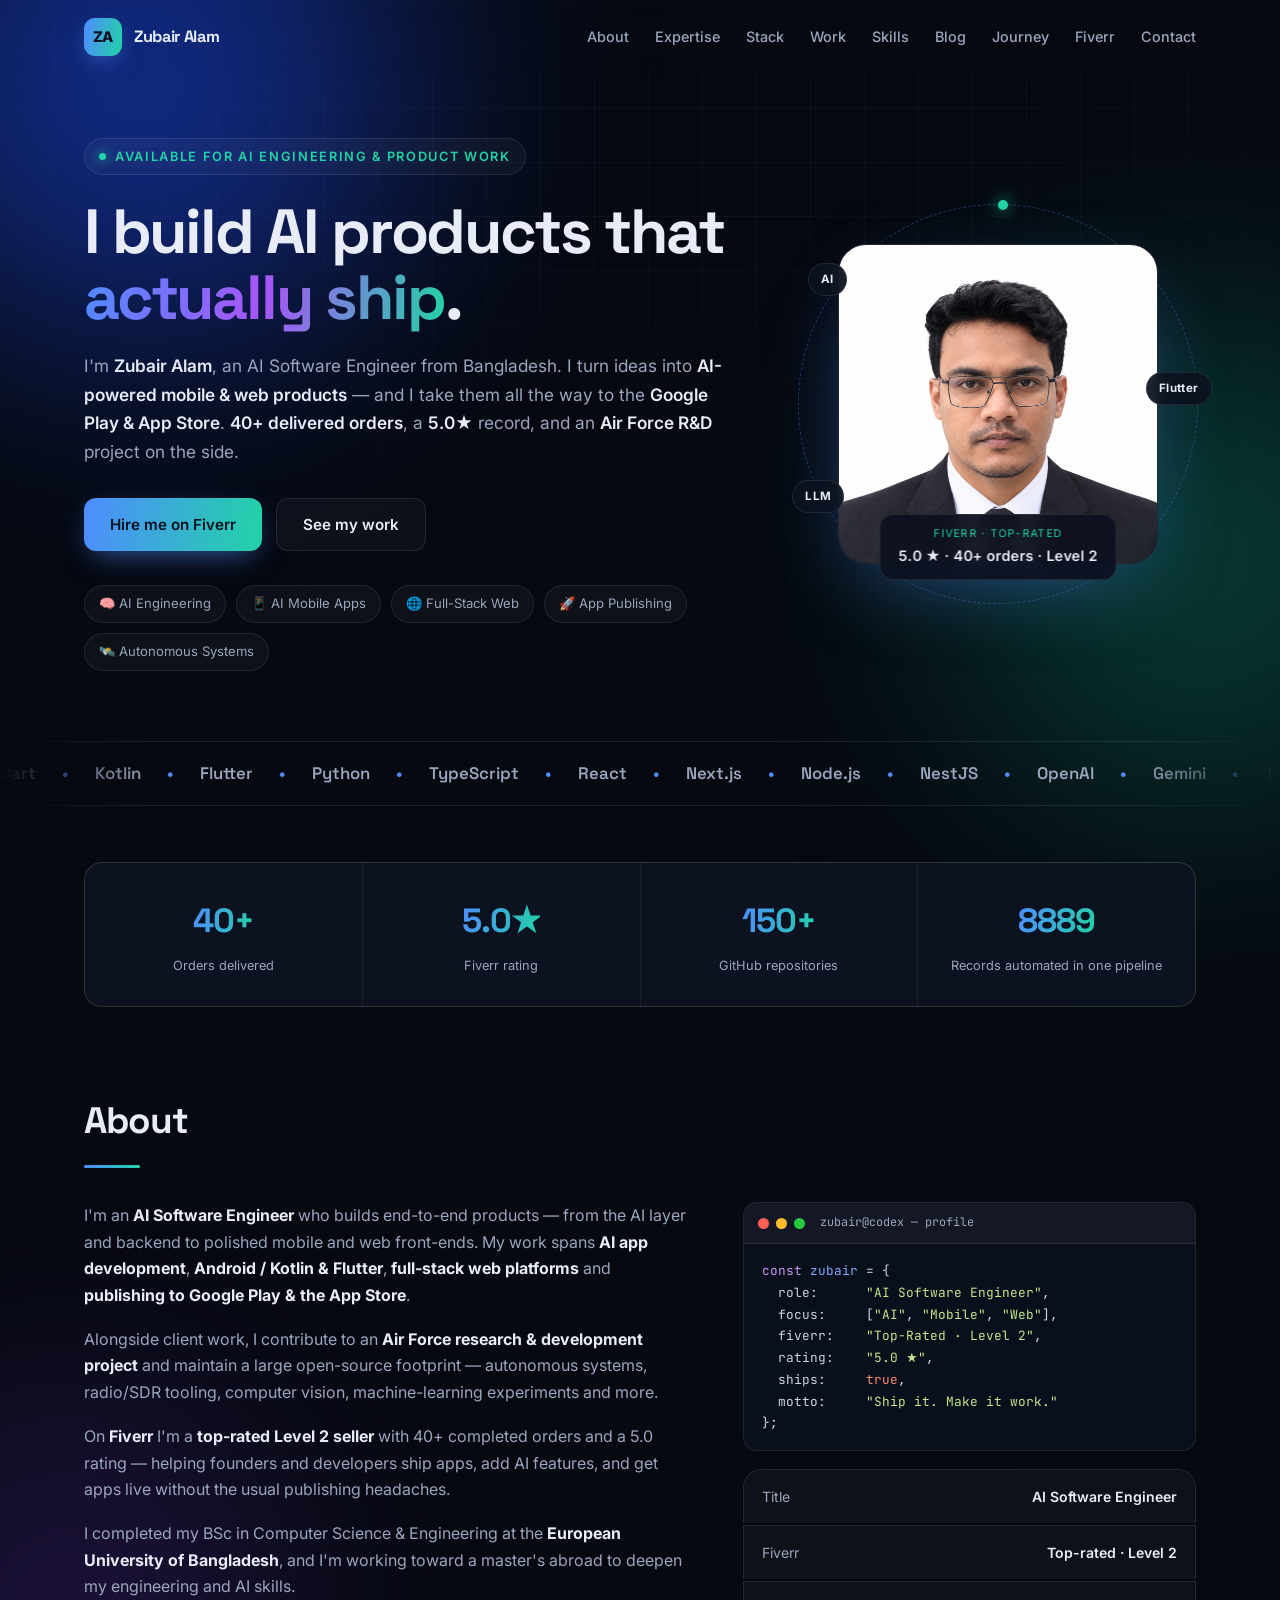
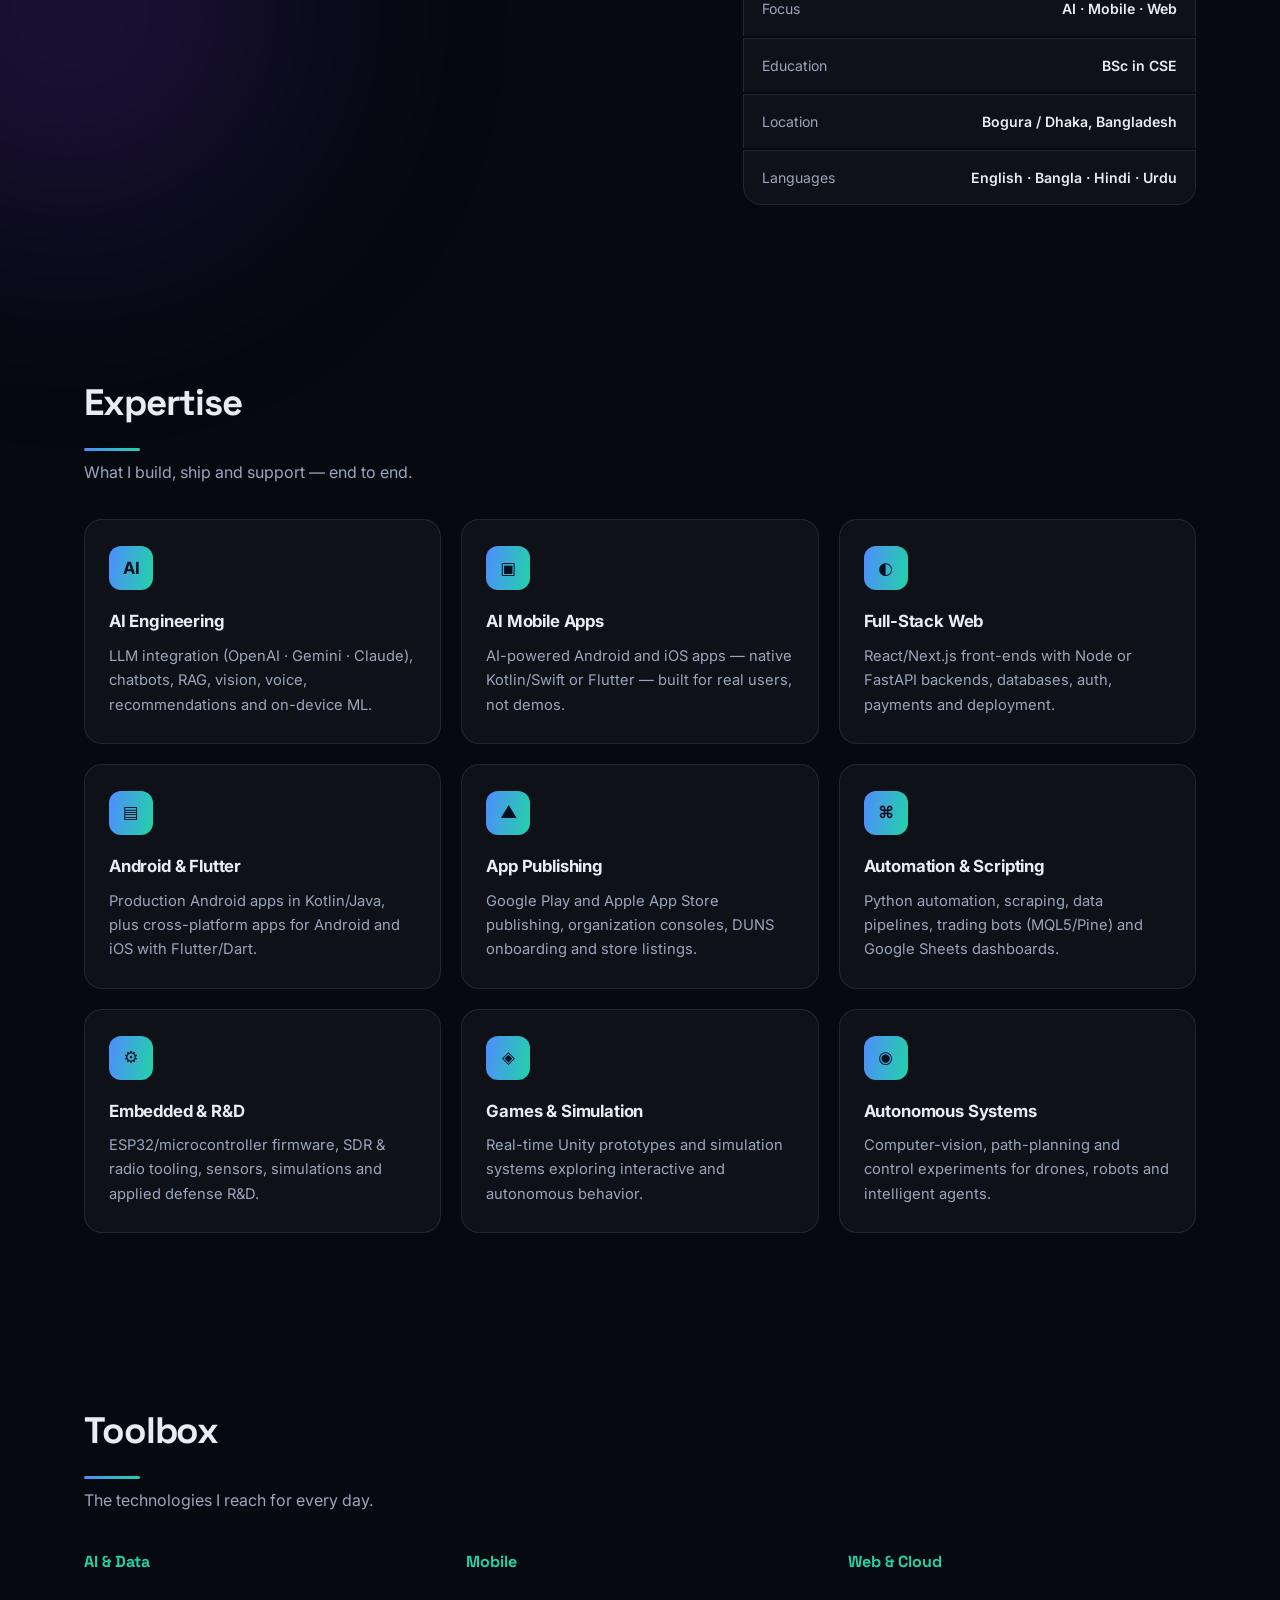
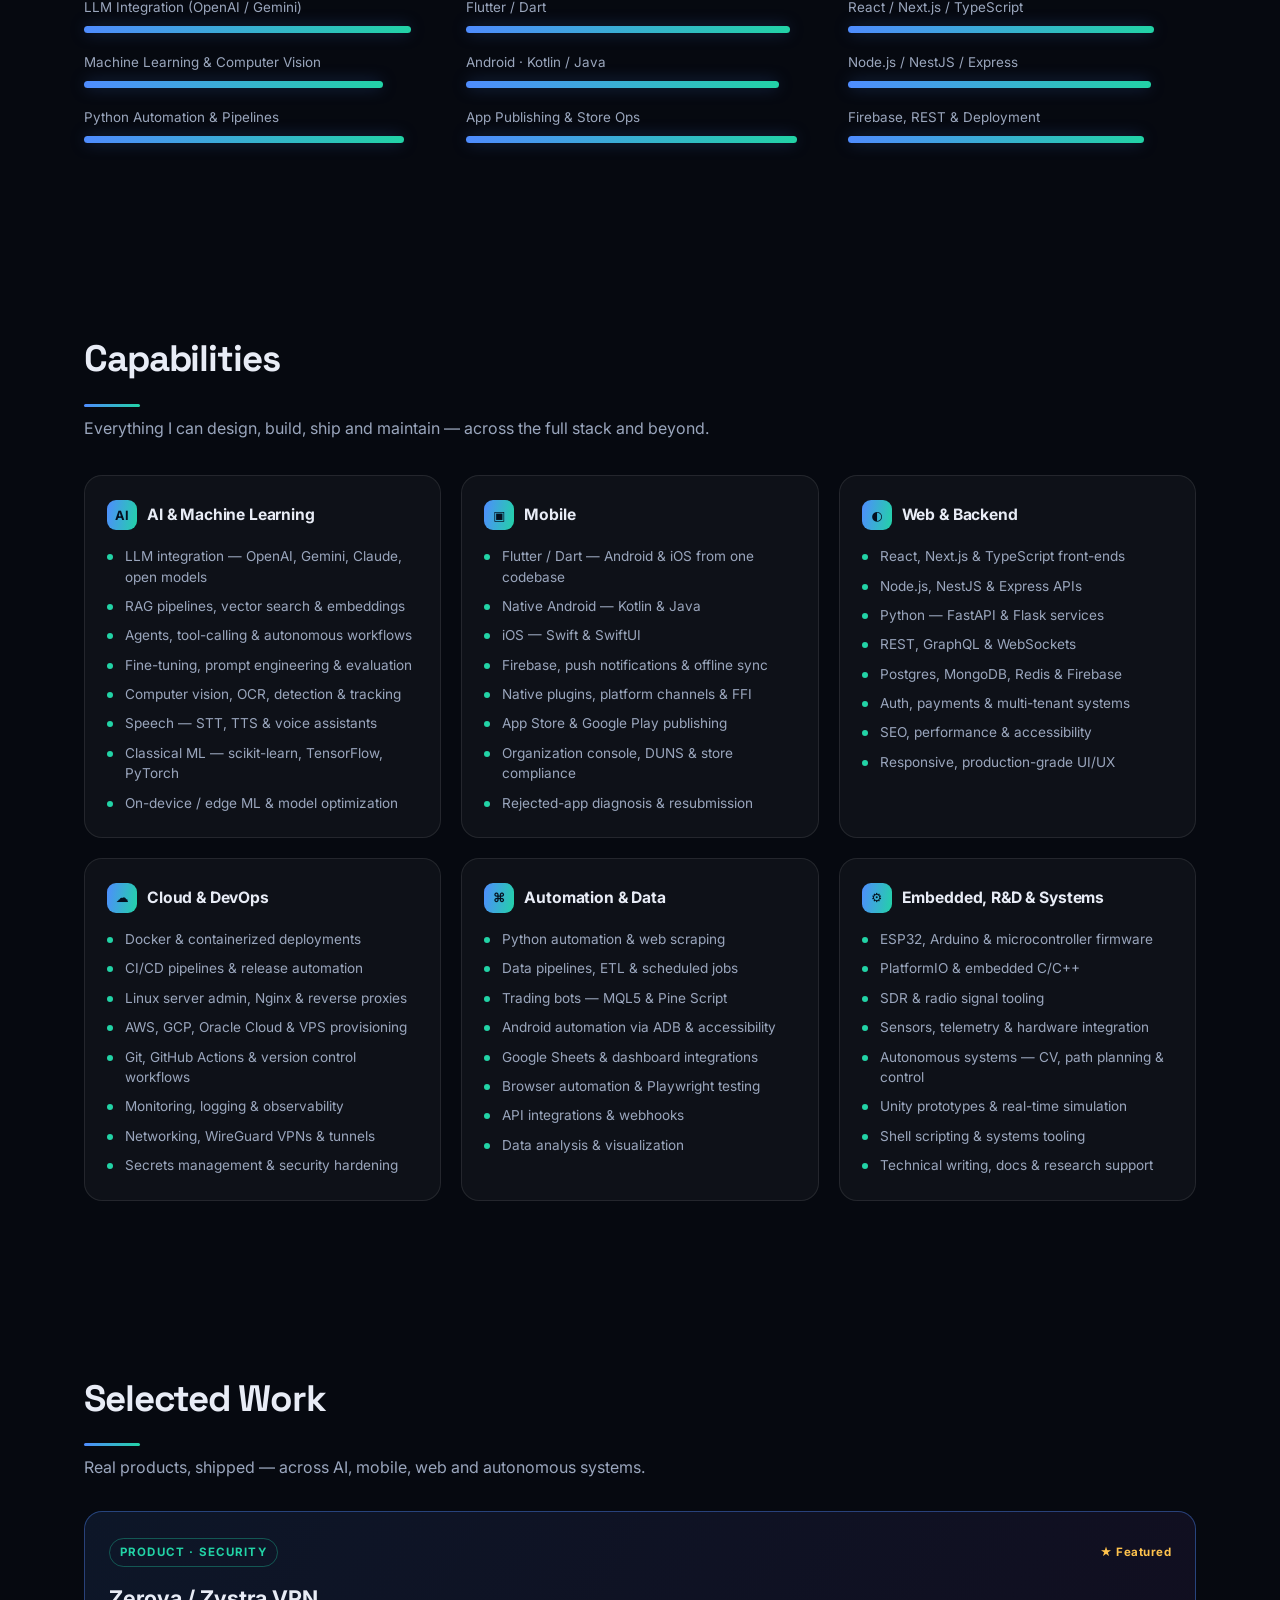
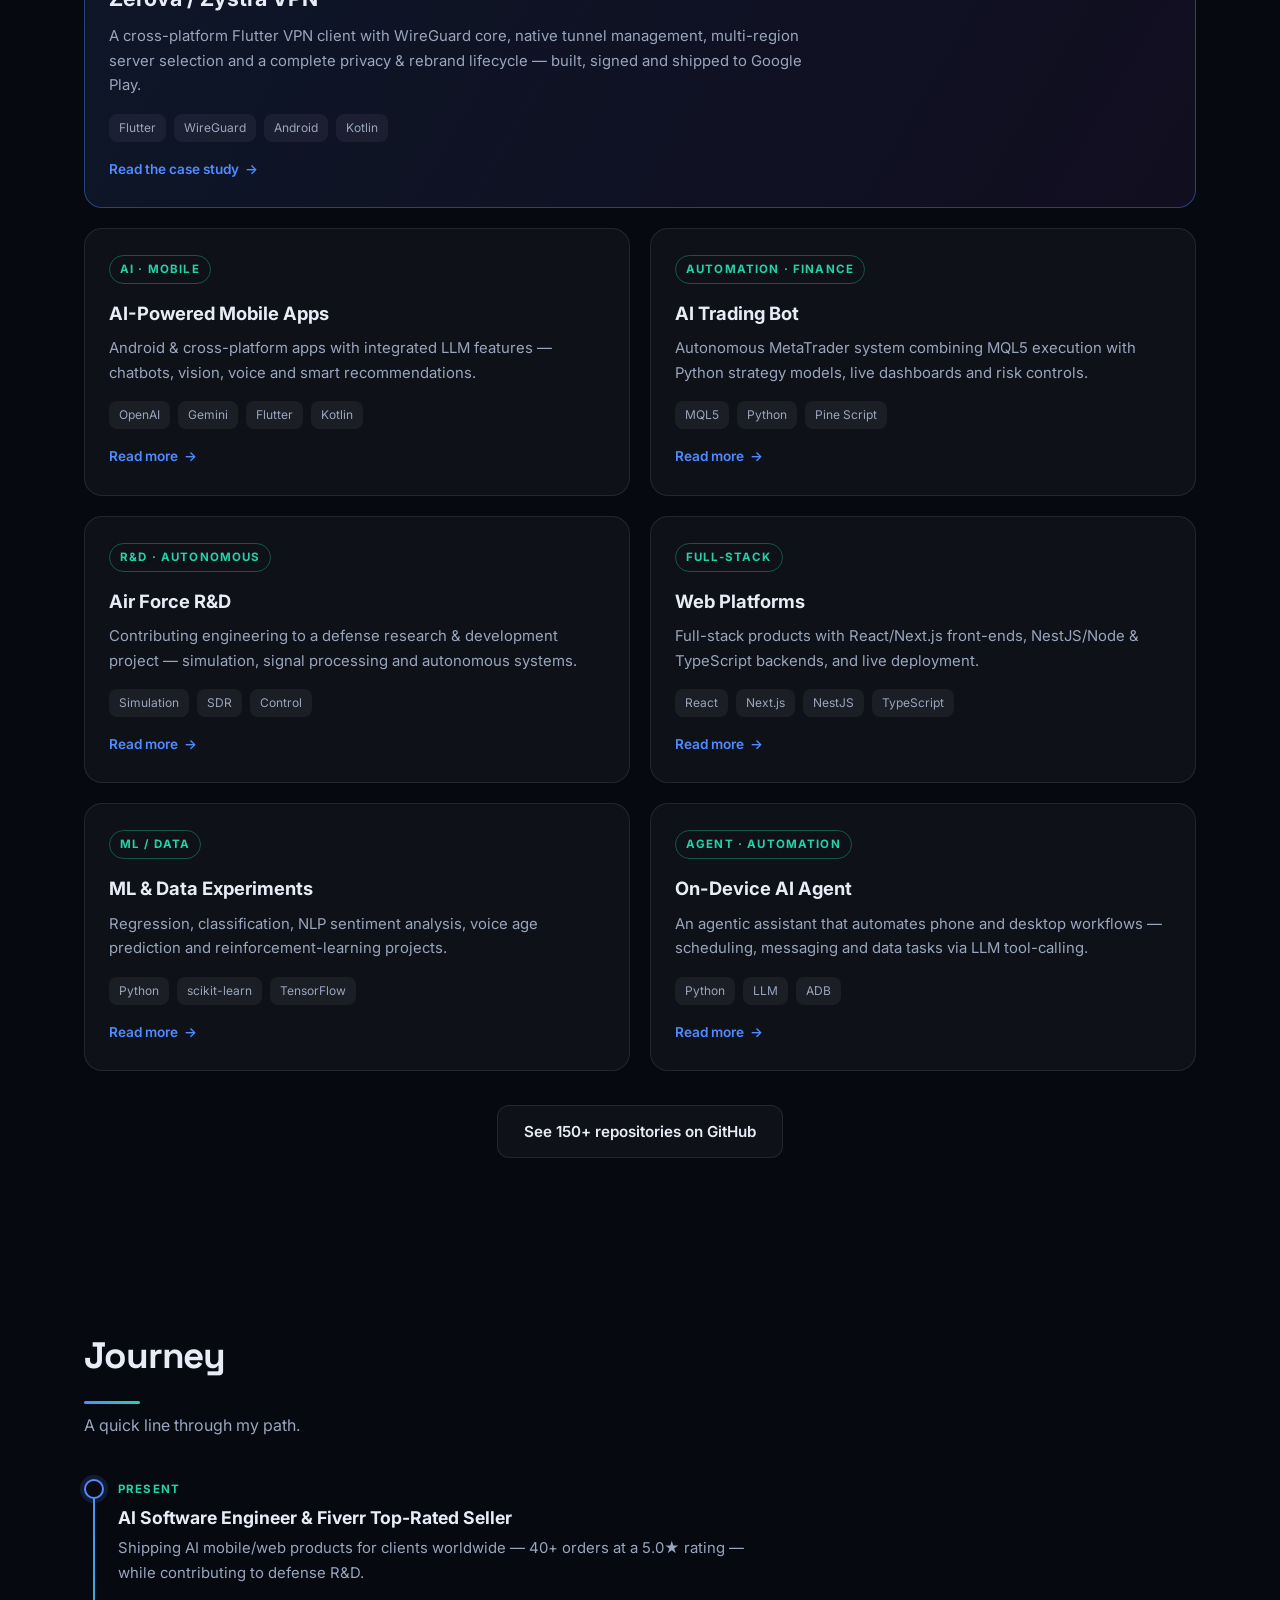
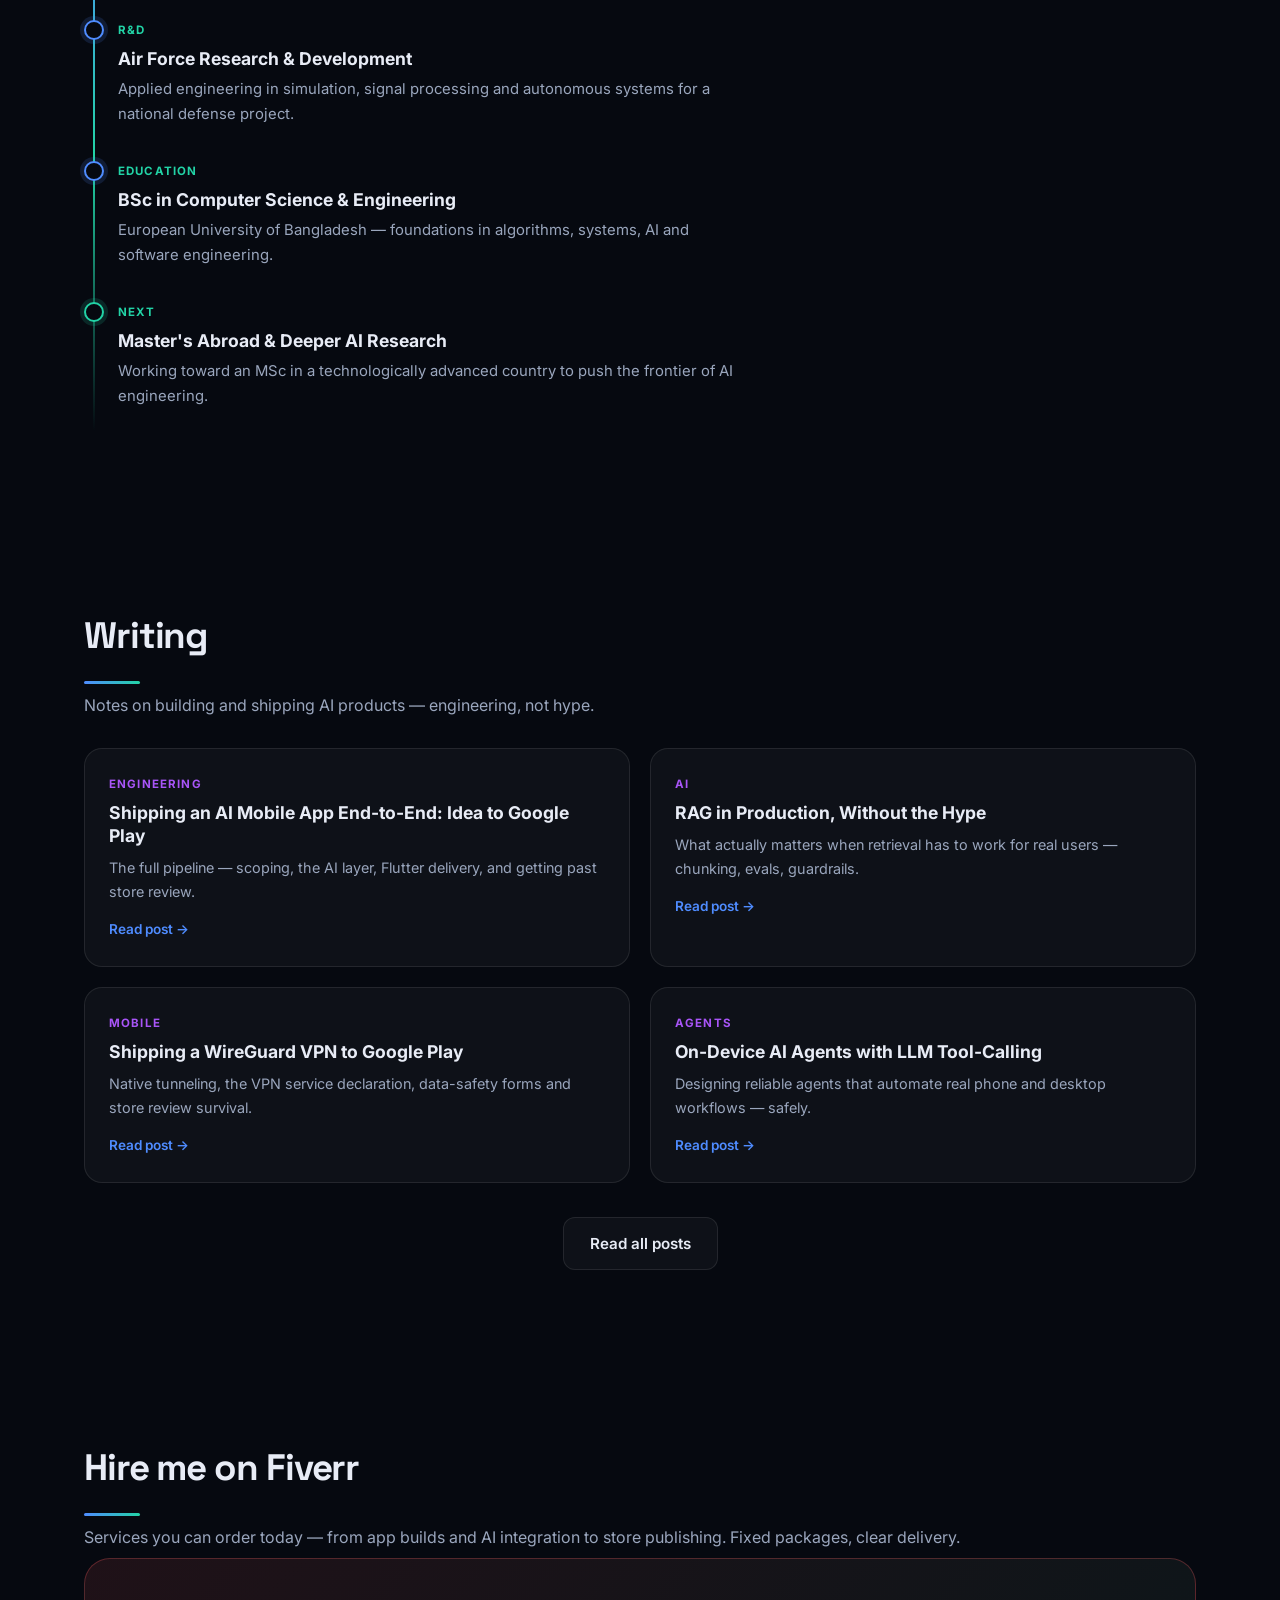
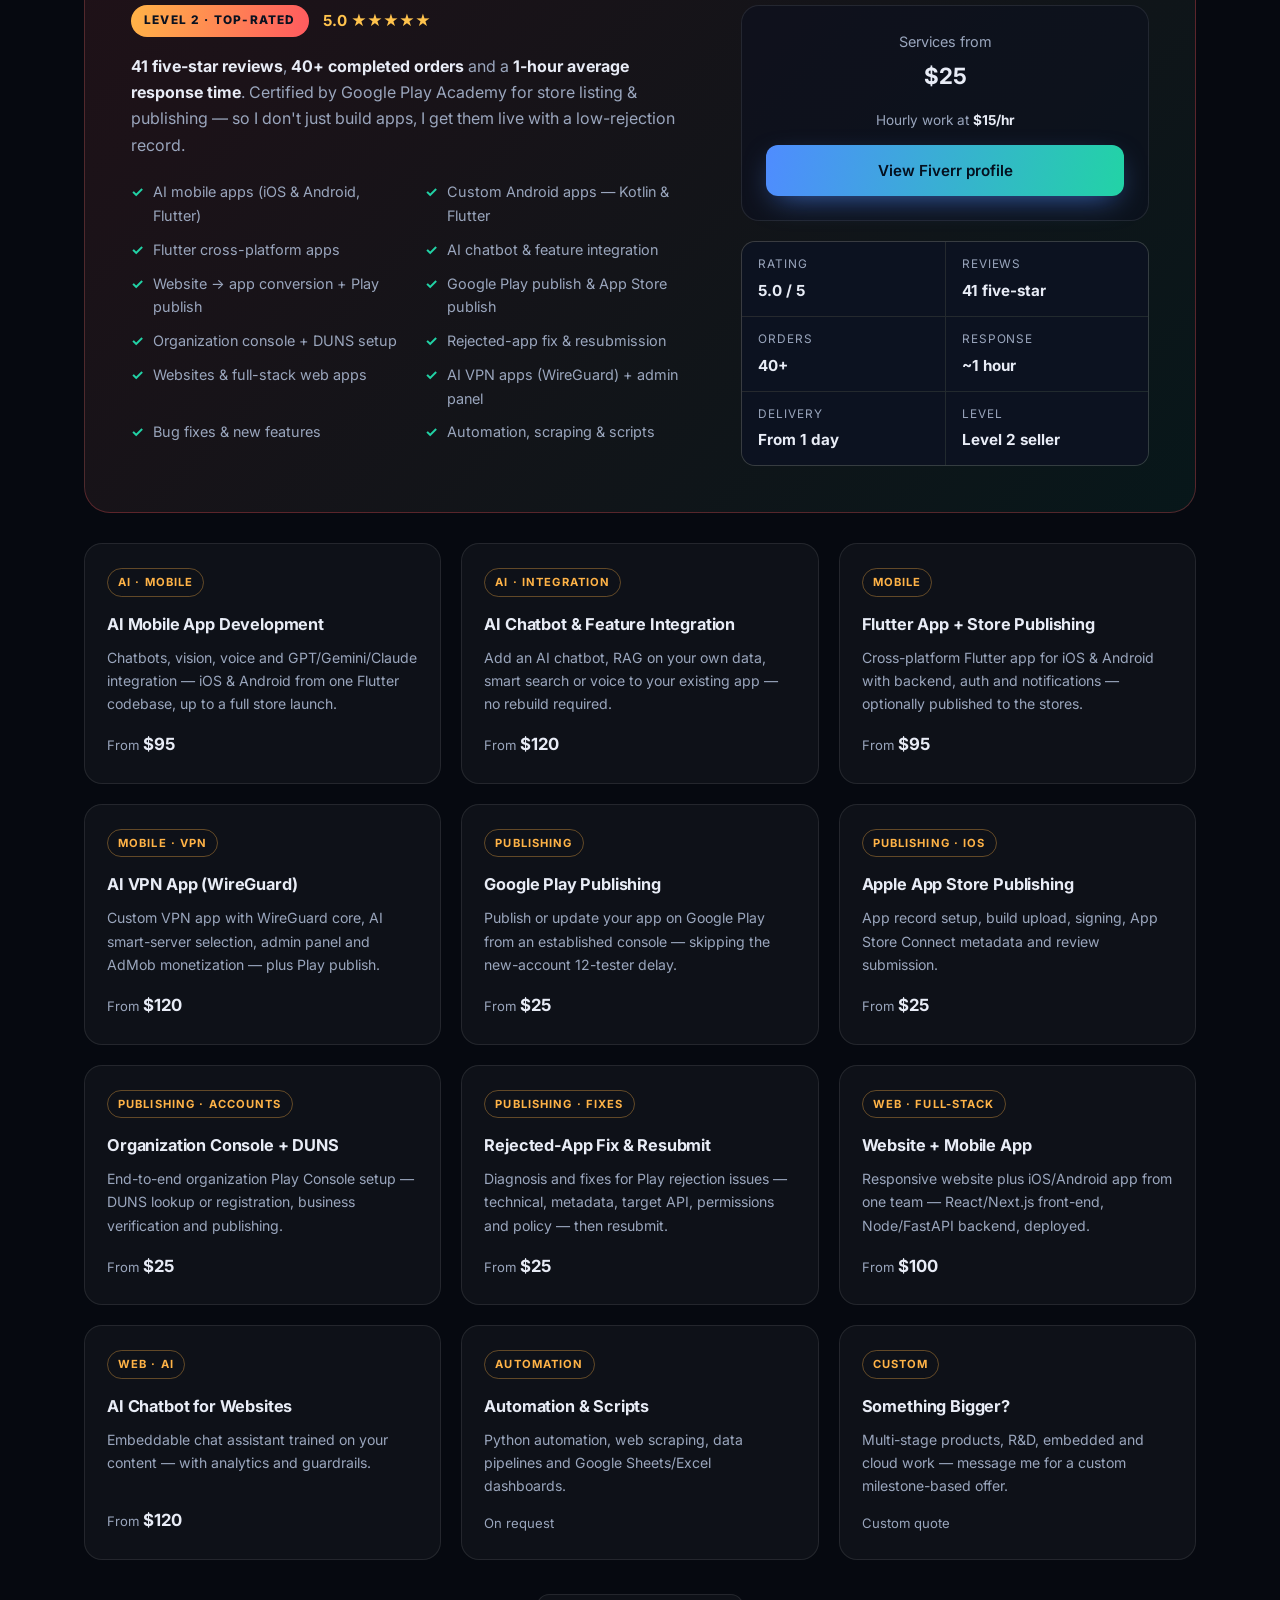
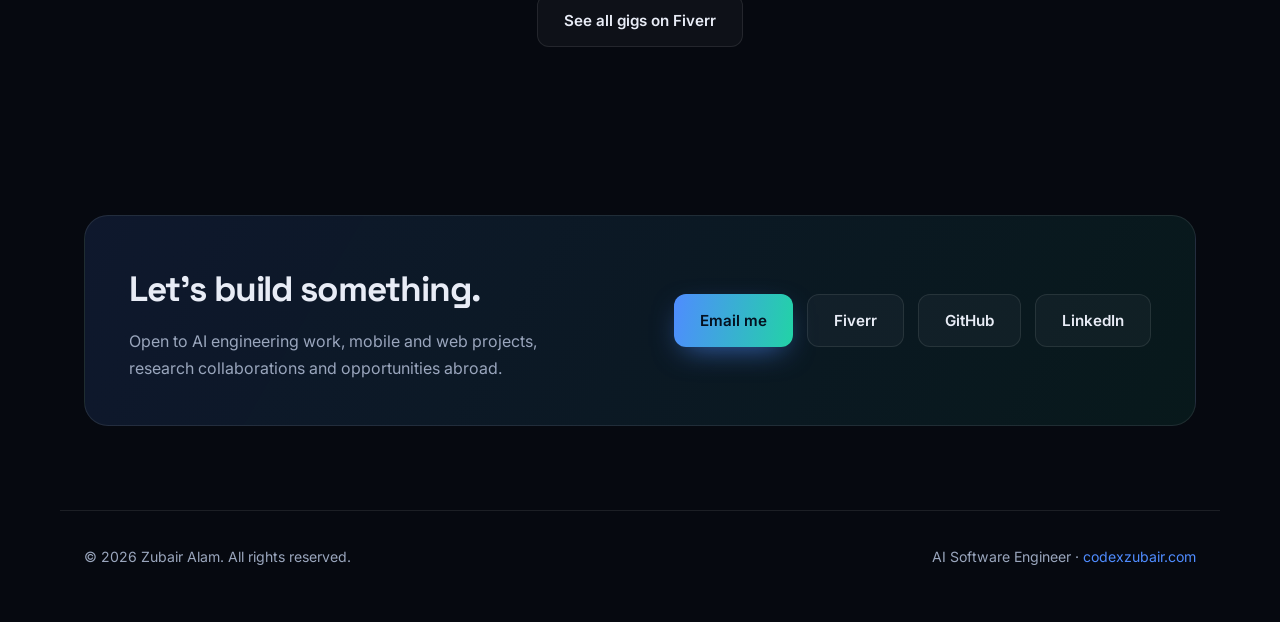
==== commit 56dd54f1: "Rebrand to AI Software Engineer; add blog, capabilities, project case studies and full Fiverr gig/pr" ====
--- a/index.html
+++ b/index.html
@@ -3,11 +3,11 @@
 <head>
   <meta charset="UTF-8" />
   <meta name="viewport" content="width=device-width, initial-scale=1.0" />
-  <title>Zubair Alam — Full-Stack AI Engineer & Top-Rated Fiverr Seller</title>
-  <meta name="description" content="Zubair Alam — Full-Stack AI Engineer. I build and ship AI-powered mobile apps, web platforms, autonomous systems and automation. Top-rated Fiverr seller." />
-  <meta name="keywords" content="Zubair Alam, AI Engineer, Flutter, Kotlin, Next.js, Machine Learning, App Publishing, Bangladesh" />
+  <title>Zubair Alam — AI Software Engineer & Top-Rated Fiverr Seller</title>
+  <meta name="description" content="Zubair Alam — AI Software Engineer. I build and ship AI-powered mobile apps, web platforms, autonomous systems and automation. Top-rated Fiverr seller." />
+  <meta name="keywords" content="Zubair Alam, AI Software Engineer, AI Engineer, Flutter, Kotlin, Next.js, Machine Learning, App Publishing, Bangladesh" />
   <meta name="author" content="Zubair Alam" />
-  <meta property="og:title" content="Zubair Alam — Full-Stack AI Engineer" />
+  <meta property="og:title" content="Zubair Alam — AI Software Engineer" />
   <meta property="og:description" content="I build and ship AI-powered products — mobile, web, autonomous systems and automation. Top-rated Fiverr seller." />
   <meta property="og:type" content="website" />
   <meta property="og:url" content="https://codexzubair.com" />
@@ -34,6 +34,8 @@
       <a href="#expertise">Expertise</a>
       <a href="#stack">Stack</a>
       <a href="#projects">Work</a>
+      <a href="#skills">Skills</a>
+      <a href="blog/">Blog</a>
       <a href="#journey">Journey</a>
       <a href="#fiverr">Fiverr</a>
       <a href="#contact">Contact</a>
@@ -51,7 +53,7 @@
           <p class="eyebrow"><span class="dot"></span> Available for AI engineering & product work</p>
           <h1>I build AI products that <span class="grad">actually ship</span>.</h1>
           <p class="lead">
-            I'm <strong>Zubair Alam</strong>, a Full-Stack AI Engineer from Bangladesh. I turn ideas into
+            I'm <strong>Zubair Alam</strong>, an AI Software Engineer from Bangladesh. I turn ideas into
             <strong>AI-powered mobile &amp; web products</strong> — and I take them all the way to the
             <strong>Google Play &amp; App Store</strong>. <strong>40+ delivered orders</strong>, a
             <strong>5.0★</strong> record, and an <strong>Air Force R&amp;D</strong> project on the side.
@@ -121,7 +123,7 @@
       <div class="about-grid">
         <div class="about-text">
           <p>
-            I'm a <strong>Full-Stack AI Engineer</strong> who builds end-to-end products — from the
+            I'm an <strong>AI Software Engineer</strong> who builds end-to-end products — from the
             AI layer and backend to polished mobile and web front-ends. My work spans
             <strong>AI app development</strong>, <strong>Android / Kotlin &amp; Flutter</strong>,
             <strong>full-stack web platforms</strong> and <strong>publishing to Google Play &amp; the App Store</strong>.
@@ -146,7 +148,7 @@
           <div class="terminal" aria-hidden="true">
             <div class="terminal-bar"><span></span><span></span><span></span><em>zubair@codex — profile</em></div>
             <pre class="terminal-body"><span class="t-key">const</span> <span class="t-var">zubair</span> = {
-  role:      <span class="t-str">"Full-Stack AI Engineer"</span>,
+  role:      <span class="t-str">"AI Software Engineer"</span>,
   focus:     [<span class="t-str">"AI"</span>, <span class="t-str">"Mobile"</span>, <span class="t-str">"Web"</span>],
   fiverr:    <span class="t-str">"Top-Rated · Level 2"</span>,
   rating:    <span class="t-str">"5.0 ★"</span>,
@@ -155,7 +157,7 @@
 };</pre>
           </div>
           <ul class="facts">
-            <li><span class="fact-k">Title</span><span class="fact-v">Full-Stack AI Engineer</span></li>
+            <li><span class="fact-k">Title</span><span class="fact-v">AI Software Engineer</span></li>
             <li><span class="fact-k">Fiverr</span><span class="fact-v">Top-rated · Level 2</span></li>
             <li><span class="fact-k">Focus</span><span class="fact-v">AI · Mobile · Web</span></li>
             <li><span class="fact-k">Education</span><span class="fact-v">BSc in CSE</span></li>
@@ -245,6 +247,92 @@
       </div>
     </section>
 
+    <!-- ================= SKILLS / CAPABILITIES ================= -->
+    <section id="skills" class="section">
+      <h2 class="section-title">Capabilities</h2>
+      <p class="section-sub">Everything I can design, build, ship and maintain — across the full stack and beyond.</p>
+      <div class="cap-grid">
+        <div class="cap">
+          <h3><span class="cap-ico">AI</span> AI &amp; Machine Learning</h3>
+          <ul>
+            <li>LLM integration — OpenAI, Gemini, Claude, open models</li>
+            <li>RAG pipelines, vector search &amp; embeddings</li>
+            <li>Agents, tool-calling &amp; autonomous workflows</li>
+            <li>Fine-tuning, prompt engineering &amp; evaluation</li>
+            <li>Computer vision, OCR, detection &amp; tracking</li>
+            <li>Speech — STT, TTS &amp; voice assistants</li>
+            <li>Classical ML — scikit-learn, TensorFlow, PyTorch</li>
+            <li>On-device / edge ML &amp; model optimization</li>
+          </ul>
+        </div>
+        <div class="cap">
+          <h3><span class="cap-ico">▣</span> Mobile</h3>
+          <ul>
+            <li>Flutter / Dart — Android &amp; iOS from one codebase</li>
+            <li>Native Android — Kotlin &amp; Java</li>
+            <li>iOS — Swift &amp; SwiftUI</li>
+            <li>Firebase, push notifications &amp; offline sync</li>
+            <li>Native plugins, platform channels &amp; FFI</li>
+            <li>App Store &amp; Google Play publishing</li>
+            <li>Organization console, DUNS &amp; store compliance</li>
+            <li>Rejected-app diagnosis &amp; resubmission</li>
+          </ul>
+        </div>
+        <div class="cap">
+          <h3><span class="cap-ico">◐</span> Web &amp; Backend</h3>
+          <ul>
+            <li>React, Next.js &amp; TypeScript front-ends</li>
+            <li>Node.js, NestJS &amp; Express APIs</li>
+            <li>Python — FastAPI &amp; Flask services</li>
+            <li>REST, GraphQL &amp; WebSockets</li>
+            <li>Postgres, MongoDB, Redis &amp; Firebase</li>
+            <li>Auth, payments &amp; multi-tenant systems</li>
+            <li>SEO, performance &amp; accessibility</li>
+            <li>Responsive, production-grade UI/UX</li>
+          </ul>
+        </div>
+        <div class="cap">
+          <h3><span class="cap-ico">☁</span> Cloud &amp; DevOps</h3>
+          <ul>
+            <li>Docker &amp; containerized deployments</li>
+            <li>CI/CD pipelines &amp; release automation</li>
+            <li>Linux server admin, Nginx &amp; reverse proxies</li>
+            <li>AWS, GCP, Oracle Cloud &amp; VPS provisioning</li>
+            <li>Git, GitHub Actions &amp; version control workflows</li>
+            <li>Monitoring, logging &amp; observability</li>
+            <li>Networking, WireGuard VPNs &amp; tunnels</li>
+            <li>Secrets management &amp; security hardening</li>
+          </ul>
+        </div>
+        <div class="cap">
+          <h3><span class="cap-ico">⌘</span> Automation &amp; Data</h3>
+          <ul>
+            <li>Python automation &amp; web scraping</li>
+            <li>Data pipelines, ETL &amp; scheduled jobs</li>
+            <li>Trading bots — MQL5 &amp; Pine Script</li>
+            <li>Android automation via ADB &amp; accessibility</li>
+            <li>Google Sheets &amp; dashboard integrations</li>
+            <li>Browser automation &amp; Playwright testing</li>
+            <li>API integrations &amp; webhooks</li>
+            <li>Data analysis &amp; visualization</li>
+          </ul>
+        </div>
+        <div class="cap">
+          <h3><span class="cap-ico">⚙</span> Embedded, R&amp;D &amp; Systems</h3>
+          <ul>
+            <li>ESP32, Arduino &amp; microcontroller firmware</li>
+            <li>PlatformIO &amp; embedded C/C++</li>
+            <li>SDR &amp; radio signal tooling</li>
+            <li>Sensors, telemetry &amp; hardware integration</li>
+            <li>Autonomous systems — CV, path planning &amp; control</li>
+            <li>Unity prototypes &amp; real-time simulation</li>
+            <li>Shell scripting &amp; systems tooling</li>
+            <li>Technical writing, docs &amp; research support</li>
+          </ul>
+        </div>
+      </div>
+    </section>
+
     <!-- ================= PROJECTS ================= -->
     <section id="projects" class="section">
       <h2 class="section-title">Selected Work</h2>
@@ -260,6 +348,7 @@
             signed and shipped to Google Play.
           </p>
           <ul class="tags"><li>Flutter</li><li>WireGuard</li><li>Android</li><li>Kotlin</li></ul>
+          <a class="project-link" href="projects/zerova-zystra-vpn.html">Read the case study <span aria-hidden="true">→</span></a>
         </article>
 
         <article class="project">
@@ -267,6 +356,7 @@
           <h3>AI-Powered Mobile Apps</h3>
           <p>Android &amp; cross-platform apps with integrated LLM features — chatbots, vision, voice and smart recommendations.</p>
           <ul class="tags"><li>OpenAI</li><li>Gemini</li><li>Flutter</li><li>Kotlin</li></ul>
+          <a class="project-link" href="projects/ai-mobile-apps.html">Read more <span aria-hidden="true">→</span></a>
         </article>
 
         <article class="project">
@@ -274,6 +364,7 @@
           <h3>AI Trading Bot</h3>
           <p>Autonomous MetaTrader system combining MQL5 execution with Python strategy models, live dashboards and risk controls.</p>
           <ul class="tags"><li>MQL5</li><li>Python</li><li>Pine Script</li></ul>
+          <a class="project-link" href="projects/ai-trading-bot.html">Read more <span aria-hidden="true">→</span></a>
         </article>
 
         <article class="project">
@@ -281,6 +372,7 @@
           <h3>Air Force R&amp;D</h3>
           <p>Contributing engineering to a defense research &amp; development project — simulation, signal processing and autonomous systems.</p>
           <ul class="tags"><li>Simulation</li><li>SDR</li><li>Control</li></ul>
+          <a class="project-link" href="projects/air-force-rnd.html">Read more <span aria-hidden="true">→</span></a>
         </article>
 
         <article class="project">
@@ -288,6 +380,7 @@
           <h3>Web Platforms</h3>
           <p>Full-stack products with React/Next.js front-ends, NestJS/Node &amp; TypeScript backends, and live deployment.</p>
           <ul class="tags"><li>React</li><li>Next.js</li><li>NestJS</li><li>TypeScript</li></ul>
+          <a class="project-link" href="projects/web-platforms.html">Read more <span aria-hidden="true">→</span></a>
         </article>
 
         <article class="project">
@@ -295,6 +388,7 @@
           <h3>ML &amp; Data Experiments</h3>
           <p>Regression, classification, NLP sentiment analysis, voice age prediction and reinforcement-learning projects.</p>
           <ul class="tags"><li>Python</li><li>scikit-learn</li><li>TensorFlow</li></ul>
+          <a class="project-link" href="projects/ml-data-experiments.html">Read more <span aria-hidden="true">→</span></a>
         </article>
 
         <article class="project">
@@ -302,6 +396,7 @@
           <h3>On-Device AI Agent</h3>
           <p>An agentic assistant that automates phone and desktop workflows — scheduling, messaging and data tasks via LLM tool-calling.</p>
           <ul class="tags"><li>Python</li><li>LLM</li><li>ADB</li></ul>
+          <a class="project-link" href="projects/on-device-ai-agent.html">Read more <span aria-hidden="true">→</span></a>
         </article>
 
       </div>
@@ -319,7 +414,7 @@
           <span class="tl-dot"></span>
           <div class="tl-body">
             <span class="tl-when">Present</span>
-            <h3>Full-Stack AI Engineer &amp; Fiverr Top-Rated Seller</h3>
+            <h3>AI Software Engineer &amp; Fiverr Top-Rated Seller</h3>
             <p>Shipping AI mobile/web products for clients worldwide — 40+ orders at a 5.0★ rating — while contributing to defense R&amp;D.</p>
           </div>
         </li>
@@ -350,43 +445,165 @@
       </ol>
     </section>
 
+    <!-- ================= WRITING ================= -->
+    <section id="writing" class="section">
+      <h2 class="section-title">Writing</h2>
+      <p class="section-sub">Notes on building and shipping AI products — engineering, not hype.</p>
+      <div class="blog-grid">
+        <a class="blog-card" href="blog/shipping-ai-mobile-apps-end-to-end.html">
+          <span class="blog-date">Engineering</span>
+          <h3>Shipping an AI Mobile App End-to-End: Idea to Google Play</h3>
+          <p>The full pipeline — scoping, the AI layer, Flutter delivery, and getting past store review.</p>
+          <span class="blog-more">Read post →</span>
+        </a>
+        <a class="blog-card" href="blog/rag-in-production-without-the-hype.html">
+          <span class="blog-date">AI</span>
+          <h3>RAG in Production, Without the Hype</h3>
+          <p>What actually matters when retrieval has to work for real users — chunking, evals, guardrails.</p>
+          <span class="blog-more">Read post →</span>
+        </a>
+        <a class="blog-card" href="blog/wireguard-vpn-to-google-play.html">
+          <span class="blog-date">Mobile</span>
+          <h3>Shipping a WireGuard VPN to Google Play</h3>
+          <p>Native tunneling, the VPN service declaration, data-safety forms and store review survival.</p>
+          <span class="blog-more">Read post →</span>
+        </a>
+        <a class="blog-card" href="blog/on-device-ai-agents-tool-calling.html">
+          <span class="blog-date">Agents</span>
+          <h3>On-Device AI Agents with LLM Tool-Calling</h3>
+          <p>Designing reliable agents that automate real phone and desktop workflows — safely.</p>
+          <span class="blog-more">Read post →</span>
+        </a>
+      </div>
+      <div class="more"><a class="btn btn-ghost" href="blog/">Read all posts</a></div>
+    </section>
+
     <!-- ================= FIVERR ================= -->
     <section id="fiverr" class="section">
+      <h2 class="section-title">Hire me on Fiverr</h2>
+      <p class="section-sub">Services you can order today — from app builds and AI integration to store publishing. Fixed packages, clear delivery.</p>
+
       <div class="fiverr-card">
         <div class="fiverr-main">
           <div class="fiverr-head">
-            <span class="fiverr-badge">Top-Rated Seller</span>
+            <span class="fiverr-badge">Level 2 · Top-Rated</span>
             <span class="fiverr-stars">5.0 ★★★★★</span>
           </div>
-          <h2>Hire me on Fiverr</h2>
           <p>
-            Level 2 seller with <strong>40+ completed orders</strong>, <strong>35+ five-star reviews</strong>
-            and a fast, reliable delivery record. From building AI apps and fixing broken ones
-            to getting your app live on the store — I handle the whole journey.
+            <strong>41 five-star reviews</strong>, <strong>40+ completed orders</strong> and a
+            <strong>1-hour average response time</strong>. Certified by Google Play Academy for
+            store listing &amp; publishing — so I don't just build apps, I get them live with a
+            low-rejection record.
           </p>
           <ul class="fiverr-services">
-            <li>Custom &amp; AI-powered Android apps</li>
-            <li>Flutter apps for Android + iOS</li>
-            <li>AI feature &amp; chatbot integration</li>
-            <li>Website → app conversion</li>
-            <li>Google Play &amp; App Store publishing</li>
+            <li>AI mobile apps (iOS &amp; Android, Flutter)</li>
+            <li>Custom Android apps — Kotlin &amp; Flutter</li>
+            <li>Flutter cross-platform apps</li>
+            <li>AI chatbot &amp; feature integration</li>
+            <li>Website → app conversion + Play publish</li>
+            <li>Google Play publish &amp; App Store publish</li>
             <li>Organization console + DUNS setup</li>
-            <li>Rejected-app fixes &amp; resubmission</li>
+            <li>Rejected-app fix &amp; resubmission</li>
             <li>Websites &amp; full-stack web apps</li>
+            <li>AI VPN apps (WireGuard) + admin panel</li>
+            <li>Bug fixes &amp; new features</li>
+            <li>Automation, scraping &amp; scripts</li>
           </ul>
         </div>
         <div class="fiverr-side">
           <div class="fiverr-cta">
-            <span class="fiverr-price">Starting at <strong>$25</strong></span>
+            <span class="fiverr-price">Services from <strong>$25</strong></span>
+            <span class="fiverr-rate">Hourly work at <strong>$15/hr</strong></span>
             <a class="btn btn-primary" href="https://www.fiverr.com/s/L3dYVZY" target="_blank" rel="noopener">View Fiverr profile</a>
           </div>
           <div class="fiverr-meta">
             <div><span>Rating</span><strong>5.0 / 5</strong></div>
+            <div><span>Reviews</span><strong>41 five-star</strong></div>
             <div><span>Orders</span><strong>40+</strong></div>
             <div><span>Response</span><strong>~1 hour</strong></div>
             <div><span>Delivery</span><strong>From 1 day</strong></div>
-          </div>
-        </div>
+            <div><span>Level</span><strong>Level 2 seller</strong></div>
+          </div>
+        </div>
+      </div>
+
+      <div class="gig-grid">
+        <article class="gig">
+          <span class="gig-tag">AI · Mobile</span>
+          <h3>AI Mobile App Development</h3>
+          <p>Chatbots, vision, voice and GPT/Gemini/Claude integration — iOS &amp; Android from one Flutter codebase, up to a full store launch.</p>
+          <span class="gig-price">From <strong>$95</strong></span>
+        </article>
+        <article class="gig">
+          <span class="gig-tag">AI · Integration</span>
+          <h3>AI Chatbot &amp; Feature Integration</h3>
+          <p>Add an AI chatbot, RAG on your own data, smart search or voice to your existing app — no rebuild required.</p>
+          <span class="gig-price">From <strong>$120</strong></span>
+        </article>
+        <article class="gig">
+          <span class="gig-tag">Mobile</span>
+          <h3>Flutter App + Store Publishing</h3>
+          <p>Cross-platform Flutter app for iOS &amp; Android with backend, auth and notifications — optionally published to the stores.</p>
+          <span class="gig-price">From <strong>$95</strong></span>
+        </article>
+        <article class="gig">
+          <span class="gig-tag">Mobile · VPN</span>
+          <h3>AI VPN App (WireGuard)</h3>
+          <p>Custom VPN app with WireGuard core, AI smart-server selection, admin panel and AdMob monetization — plus Play publish.</p>
+          <span class="gig-price">From <strong>$120</strong></span>
+        </article>
+        <article class="gig">
+          <span class="gig-tag">Publishing</span>
+          <h3>Google Play Publishing</h3>
+          <p>Publish or update your app on Google Play from an established console — skipping the new-account 12-tester delay.</p>
+          <span class="gig-price">From <strong>$25</strong></span>
+        </article>
+        <article class="gig">
+          <span class="gig-tag">Publishing · iOS</span>
+          <h3>Apple App Store Publishing</h3>
+          <p>App record setup, build upload, signing, App Store Connect metadata and review submission.</p>
+          <span class="gig-price">From <strong>$25</strong></span>
+        </article>
+        <article class="gig">
+          <span class="gig-tag">Publishing · Accounts</span>
+          <h3>Organization Console + DUNS</h3>
+          <p>End-to-end organization Play Console setup — DUNS lookup or registration, business verification and publishing.</p>
+          <span class="gig-price">From <strong>$25</strong></span>
+        </article>
+        <article class="gig">
+          <span class="gig-tag">Publishing · Fixes</span>
+          <h3>Rejected-App Fix &amp; Resubmit</h3>
+          <p>Diagnosis and fixes for Play rejection issues — technical, metadata, target API, permissions and policy — then resubmit.</p>
+          <span class="gig-price">From <strong>$25</strong></span>
+        </article>
+        <article class="gig">
+          <span class="gig-tag">Web · Full-Stack</span>
+          <h3>Website + Mobile App</h3>
+          <p>Responsive website plus iOS/Android app from one team — React/Next.js front-end, Node/FastAPI backend, deployed.</p>
+          <span class="gig-price">From <strong>$100</strong></span>
+        </article>
+        <article class="gig">
+          <span class="gig-tag">Web · AI</span>
+          <h3>AI Chatbot for Websites</h3>
+          <p>Embeddable chat assistant trained on your content — with analytics and guardrails.</p>
+          <span class="gig-price">From <strong>$120</strong></span>
+        </article>
+        <article class="gig">
+          <span class="gig-tag">Automation</span>
+          <h3>Automation &amp; Scripts</h3>
+          <p>Python automation, web scraping, data pipelines and Google Sheets/Excel dashboards.</p>
+          <span class="gig-price">On request</span>
+        </article>
+        <article class="gig">
+          <span class="gig-tag">Custom</span>
+          <h3>Something Bigger?</h3>
+          <p>Multi-stage products, R&amp;D, embedded and cloud work — message me for a custom milestone-based offer.</p>
+          <span class="gig-price">Custom quote</span>
+        </article>
+      </div>
+
+      <div class="more">
+        <a class="btn btn-ghost" href="https://www.fiverr.com/s/L3dYVZY" target="_blank" rel="noopener">See all gigs on Fiverr</a>
       </div>
     </section>
 
@@ -409,7 +626,7 @@
 
   <footer class="footer">
     <p>© <span id="year"></span> Zubair Alam. All rights reserved.</p>
-    <p class="built">Full-Stack AI Engineer · <a href="https://codexzubair.com">codexzubair.com</a></p>
+    <p class="built">AI Software Engineer · <a href="https://codexzubair.com">codexzubair.com</a></p>
   </footer>
 
   <script src="main.js"></script>
--- a/styles.css
+++ b/styles.css
@@ -233,6 +233,22 @@
 }
 .bar.in i { width: var(--w); }
 
+/* ---------- CAPABILITIES ---------- */
+.cap-grid { display: grid; grid-template-columns: repeat(3, 1fr); gap: 20px; margin-top: 34px; }
+.cap {
+  background: var(--card); border: 1px solid var(--card-brd); border-radius: var(--radius);
+  padding: 24px 22px; transition: transform .2s, border-color .2s;
+}
+.cap:hover { transform: translateY(-4px); border-color: rgba(79,140,255,.45); }
+.cap h3 { display: flex; align-items: center; gap: 10px; font-size: 0.98rem; margin-bottom: 16px; letter-spacing: -0.01em; }
+.cap-ico {
+  display: grid; place-items: center; width: 30px; height: 30px; border-radius: 9px;
+  background: var(--grad); color: #04101f; font-weight: 700; font-size: 0.8rem; flex: none;
+}
+.cap ul { list-style: none; display: grid; gap: 9px; }
+.cap li { position: relative; padding-left: 18px; color: var(--muted); font-size: 0.85rem; line-height: 1.5; }
+.cap li::before { content: ""; position: absolute; left: 0; top: 8px; width: 6px; height: 6px; border-radius: 50%; background: var(--accent-2); }
+
 /* ---------- PROJECTS ---------- */
 .projects { display: grid; grid-template-columns: repeat(2, 1fr); gap: 20px; margin-top: 30px; }
 .project {
@@ -250,7 +266,22 @@
 .project.featured p { max-width: 80ch; }
 .tags { list-style: none; display: flex; gap: 8px; margin-top: 16px; flex-wrap: wrap; }
 .tags li { font-size: 0.75rem; color: var(--muted); background: rgba(255,255,255,.05); padding: 4px 10px; border-radius: 8px; }
+.project-link { display: inline-flex; align-items: center; gap: 6px; margin-top: 16px; font-size: 0.85rem; font-weight: 600; color: var(--accent); transition: gap .2s; }
+.project-link:hover { gap: 10px; }
 .more { margin-top: 34px; text-align: center; }
+
+/* ---------- BLOG ---------- */
+.blog-grid { display: grid; grid-template-columns: repeat(2, 1fr); gap: 20px; margin-top: 30px; }
+.blog-card {
+  display: flex; flex-direction: column; gap: 8px; background: var(--card);
+  border: 1px solid var(--card-brd); border-radius: var(--radius); padding: 26px 24px;
+  transition: transform .2s, border-color .2s, background .2s;
+}
+.blog-card:hover { transform: translateY(-4px); border-color: rgba(168,85,247,.5); background: rgba(168,85,247,.04); }
+.blog-date { font-size: 0.72rem; text-transform: uppercase; letter-spacing: .1em; font-weight: 700; color: var(--accent-3); }
+.blog-card h3 { font-size: 1.1rem; line-height: 1.3; }
+.blog-card p { color: var(--muted); font-size: 0.9rem; }
+.blog-more { margin-top: 6px; font-size: 0.85rem; font-weight: 600; color: var(--accent); }
 
 /* ---------- TIMELINE ---------- */
 .timeline { list-style: none; margin-top: 36px; position: relative; padding-left: 34px; }
@@ -277,10 +308,30 @@
 .fiverr-cta { display: flex; flex-direction: column; gap: 14px; align-items: stretch; background: rgba(13,18,32,.6); border: 1px solid var(--card-brd); border-radius: 18px; padding: 24px; text-align: center; }
 .fiverr-price { color: var(--muted); font-size: 0.9rem; }
 .fiverr-price strong { color: var(--text); font-size: 1.4rem; display: block; margin-top: 4px; }
+.fiverr-rate { color: var(--muted); font-size: 0.85rem; }
+.fiverr-rate strong { color: var(--text); }
 .fiverr-meta { display: grid; grid-template-columns: 1fr 1fr; gap: 1px; background: var(--card-brd); border: 1px solid var(--card-brd); border-radius: 14px; overflow: hidden; }
 .fiverr-meta > div { background: var(--bg-soft); padding: 13px 16px; display: flex; flex-direction: column; gap: 3px; }
 .fiverr-meta span { color: var(--muted); font-size: 0.74rem; text-transform: uppercase; letter-spacing: .08em; }
 .fiverr-meta strong { font-size: 0.95rem; }
+
+/* ---------- GIGS ---------- */
+.gig-grid { display: grid; grid-template-columns: repeat(3, 1fr); gap: 20px; margin-top: 30px; }
+.gig {
+  position: relative; display: flex; flex-direction: column;
+  background: var(--card); border: 1px solid var(--card-brd); border-radius: var(--radius);
+  padding: 24px 22px; transition: transform .2s, border-color .2s, background .2s;
+}
+.gig:hover { transform: translateY(-4px); border-color: rgba(255,90,95,.5); background: rgba(255,90,95,.04); }
+.gig-tag {
+  font-size: 0.7rem; text-transform: uppercase; letter-spacing: .1em; font-weight: 700;
+  color: #ffb347; border: 1px solid rgba(255,179,71,.35); padding: 4px 10px;
+  border-radius: 999px; align-self: flex-start; margin-bottom: 14px;
+}
+.gig h3 { font-size: 1.02rem; margin-bottom: 8px; letter-spacing: -0.01em; }
+.gig p { color: var(--muted); font-size: 0.88rem; flex: 1; }
+.gig-price { margin-top: 16px; font-size: 0.82rem; color: var(--muted); }
+.gig-price strong { color: var(--text); font-size: 1.05rem; }
 
 /* ---------- CONTACT ---------- */
 .contact-card { display: flex; align-items: center; justify-content: space-between; gap: 32px; flex-wrap: wrap; background: linear-gradient(120deg, rgba(79,140,255,.12), rgba(34,211,166,.08)); border: 1px solid var(--card-brd); border-radius: 24px; padding: 44px; }
@@ -305,6 +356,8 @@
   .hero-portrait { order: -1; }
   .about-grid { grid-template-columns: 1fr; gap: 32px; }
   .cards { grid-template-columns: repeat(2, 1fr); }
+  .cap-grid { grid-template-columns: repeat(2, 1fr); }
+  .gig-grid { grid-template-columns: repeat(2, 1fr); }
   .stack-grid { grid-template-columns: 1fr; gap: 28px; }
   .fiverr-card { grid-template-columns: 1fr; gap: 30px; padding: 34px; }
   .stats { grid-template-columns: repeat(2, 1fr); }
@@ -315,7 +368,7 @@
   .nav-links a { padding: 10px 12px; border-radius: 10px; }
   .nav-links a:hover { background: rgba(255,255,255,.06); }
   .nav-toggle { display: flex; }
-  .cards, .projects { grid-template-columns: 1fr; }
+  .cards, .projects, .cap-grid, .blog-grid, .gig-grid { grid-template-columns: 1fr; }
   .fiverr-services { grid-template-columns: 1fr; }
   .contact-card { padding: 32px 24px; }
   .footer { flex-direction: column; }
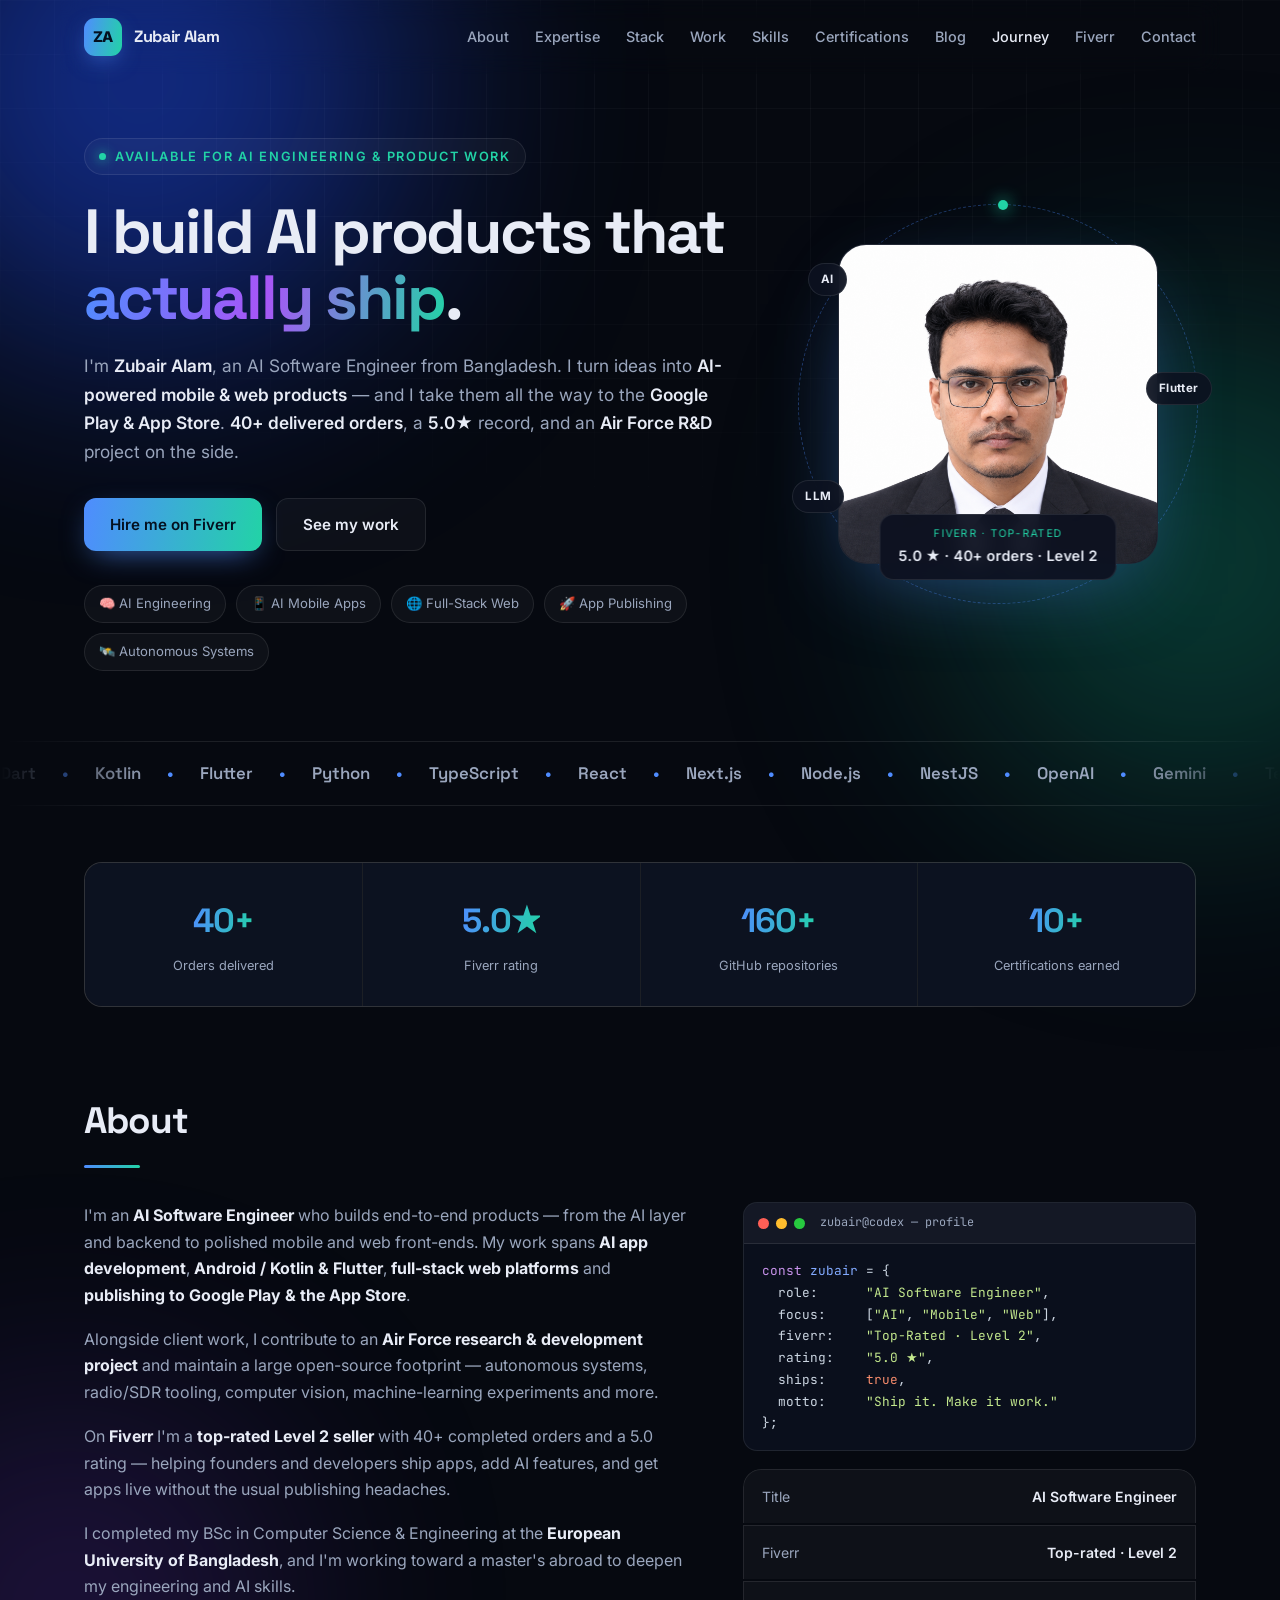
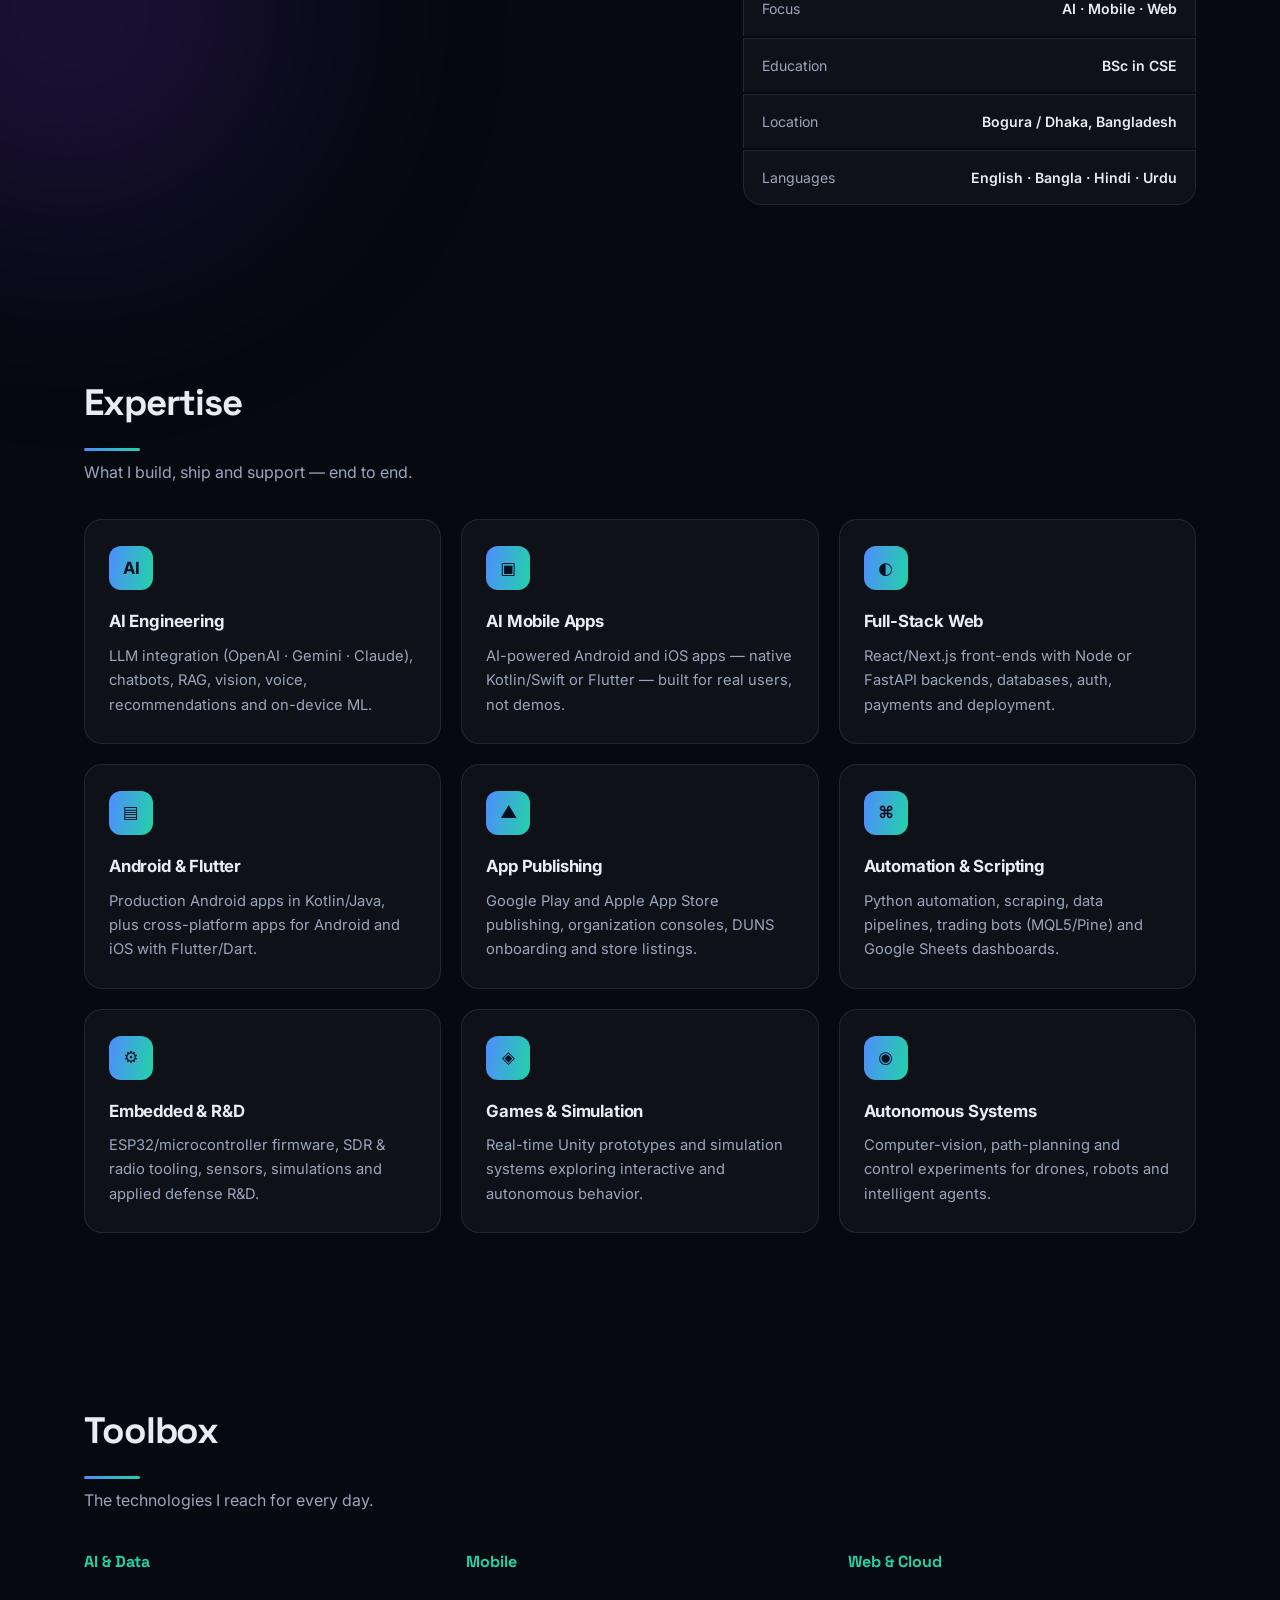
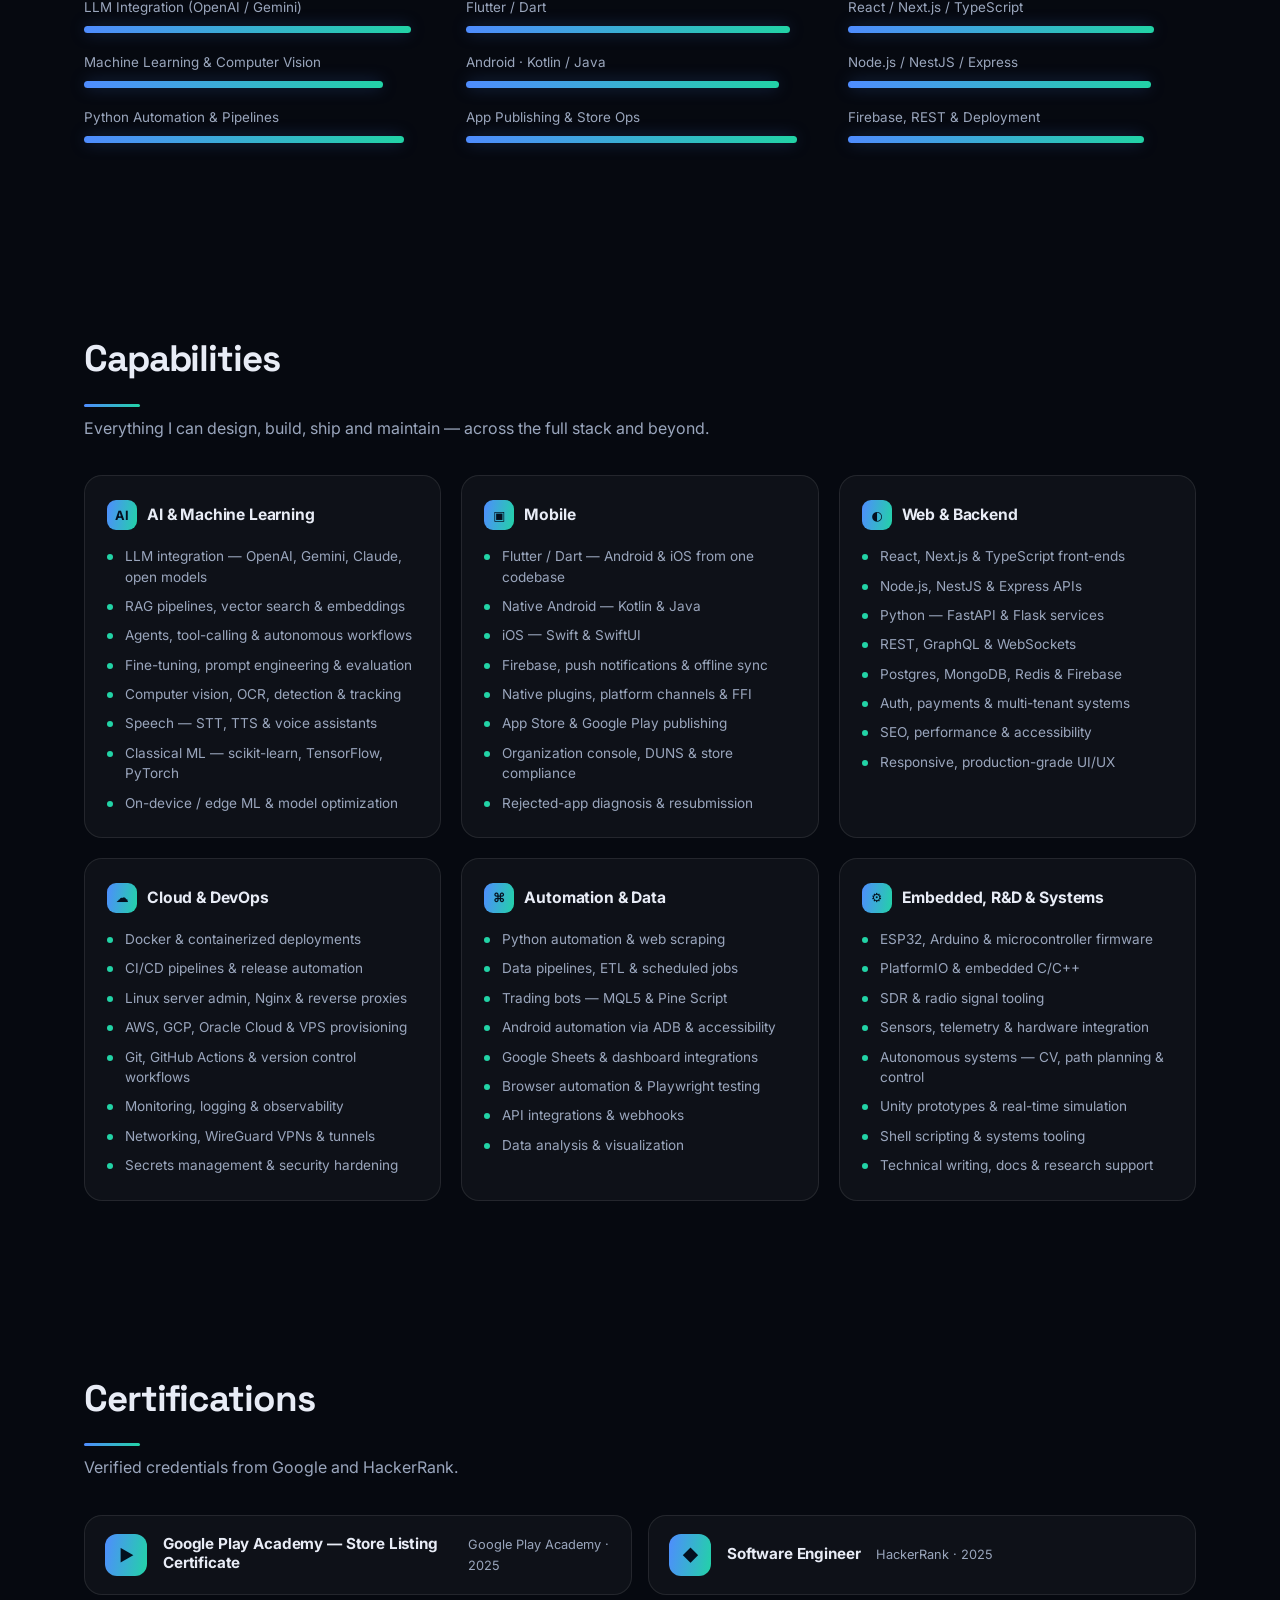
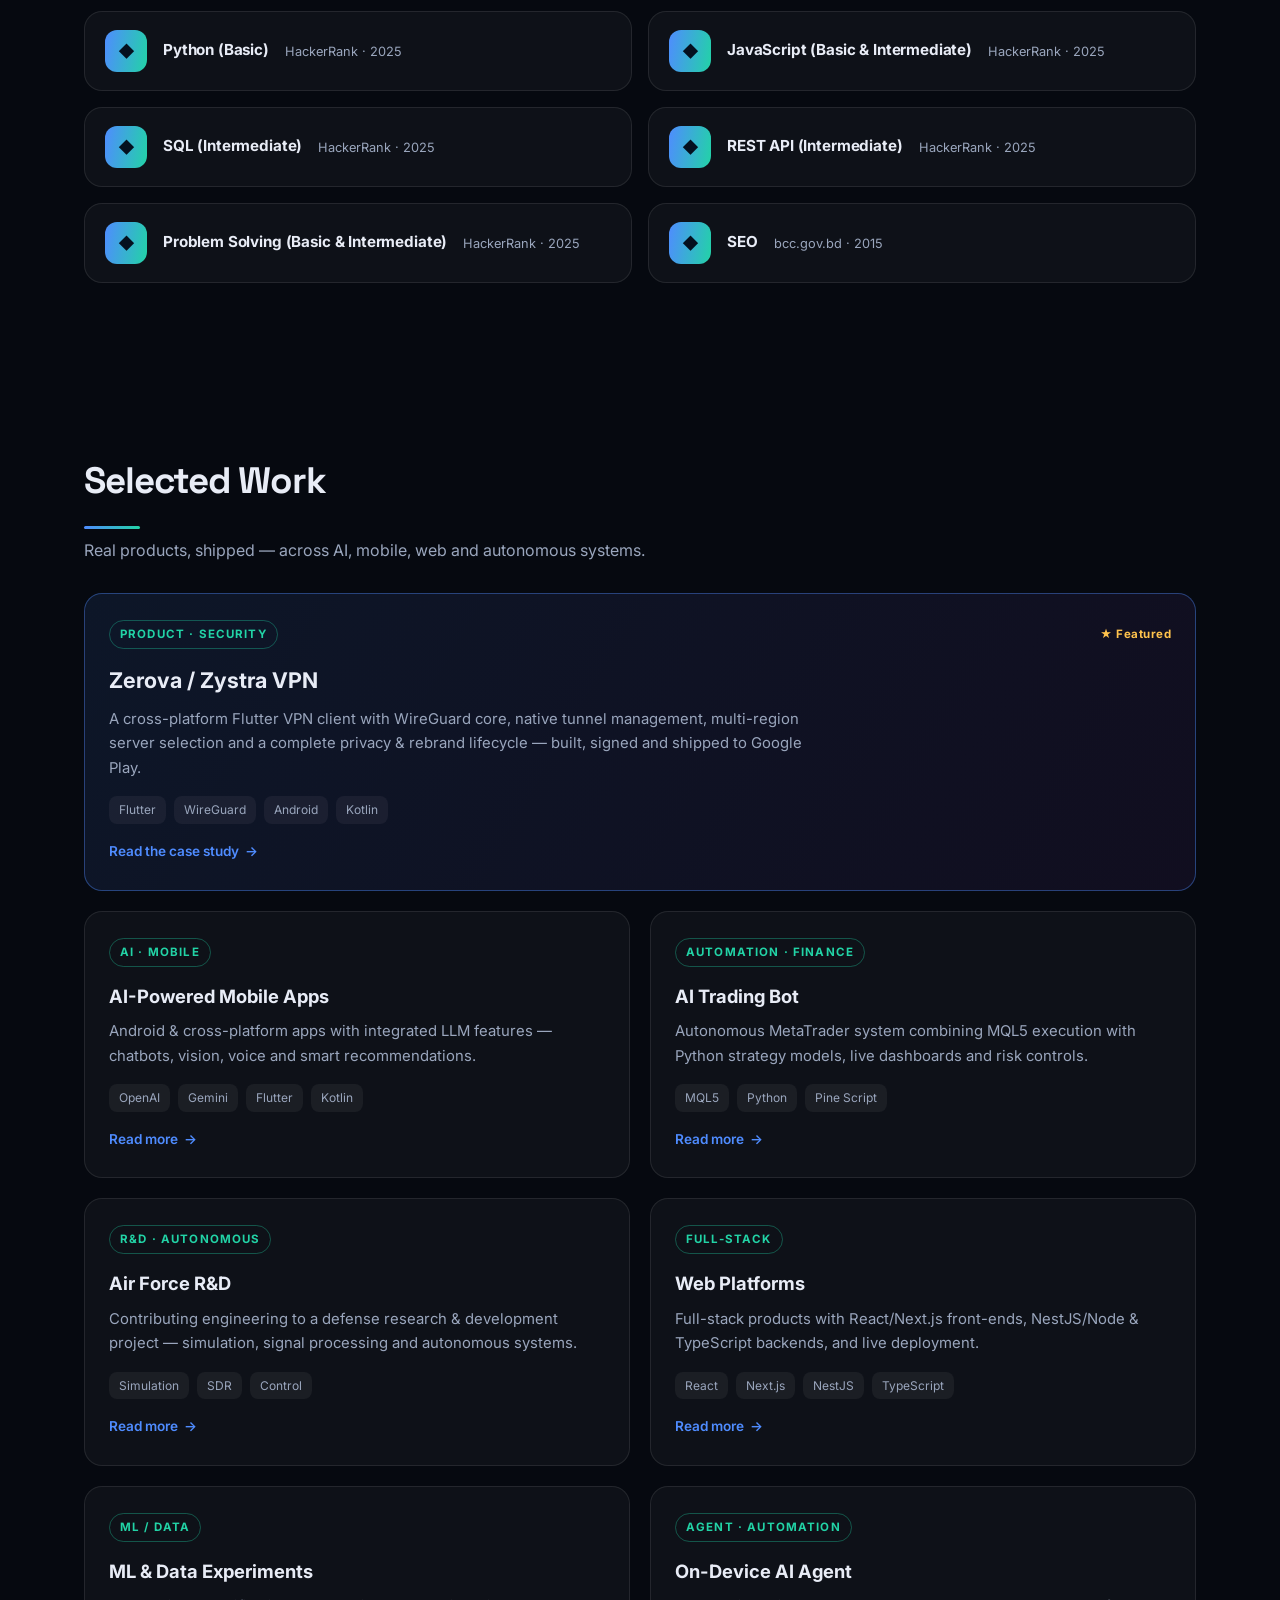
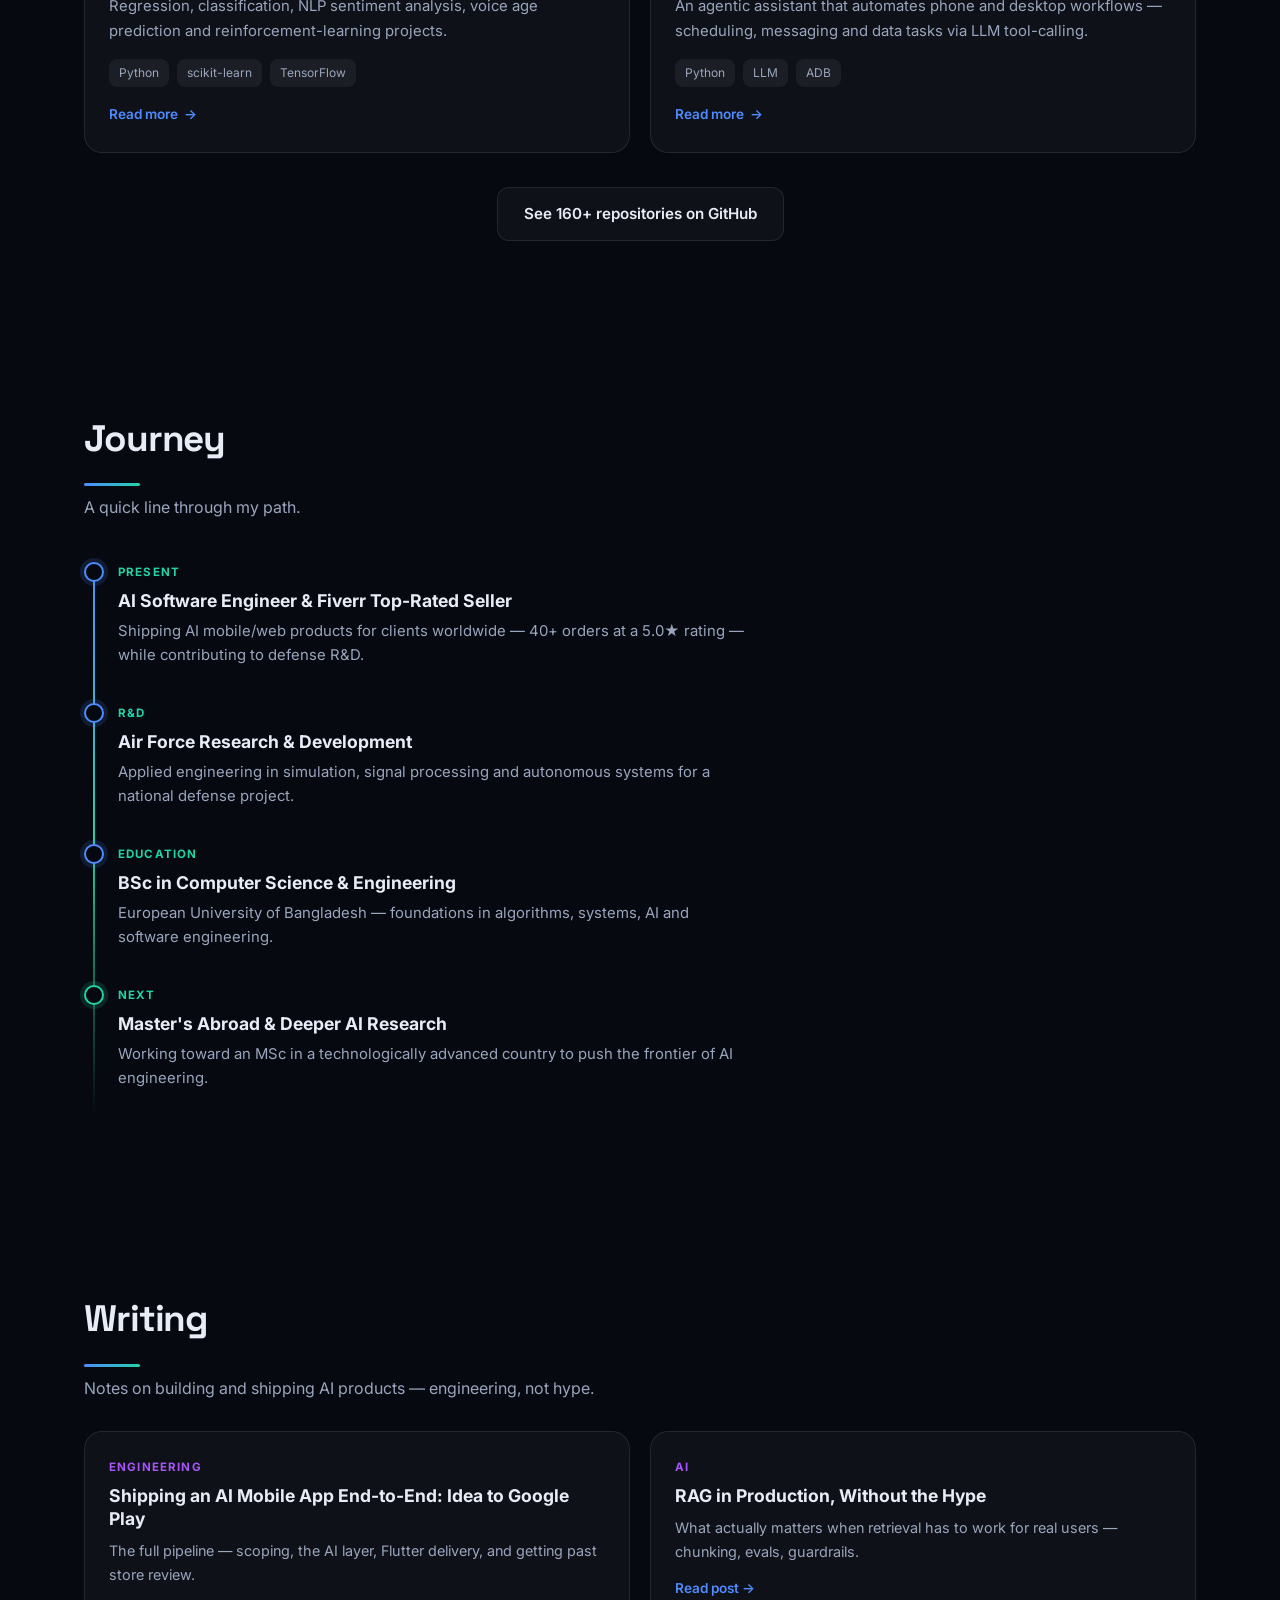
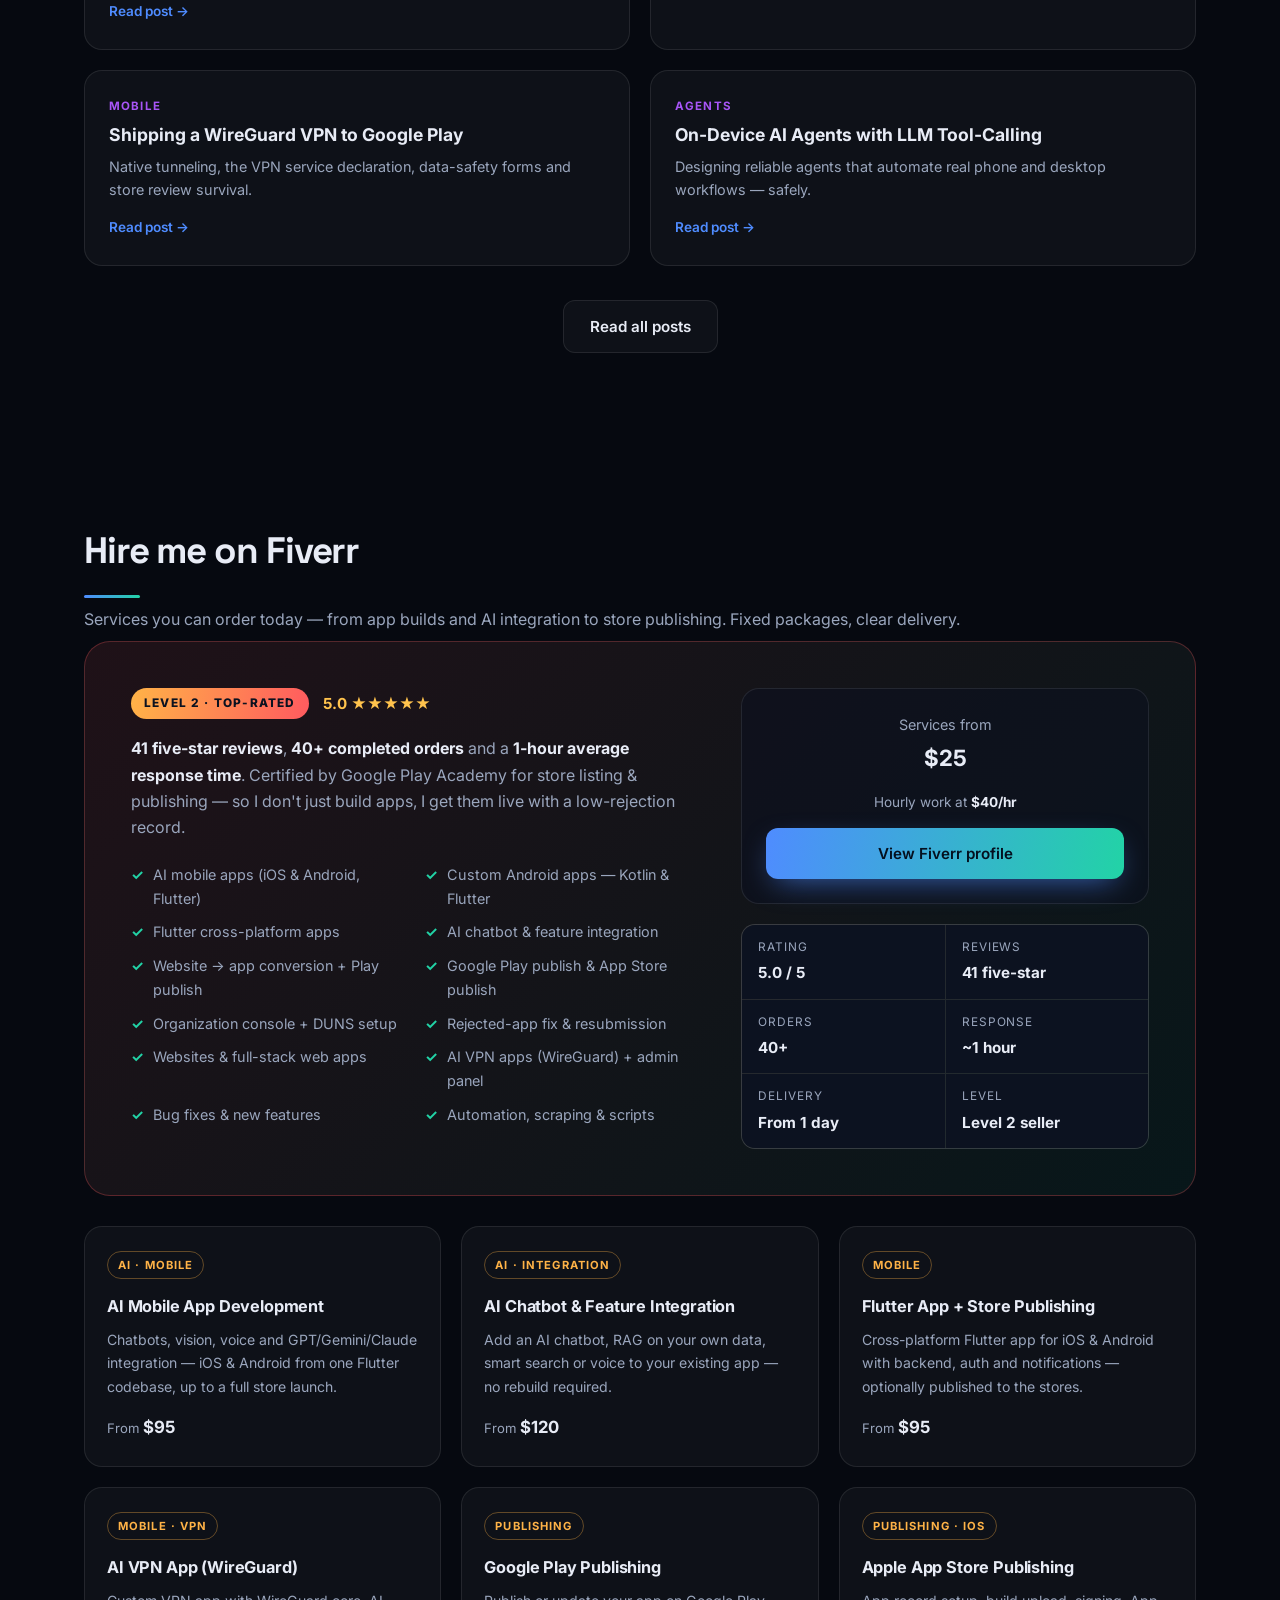
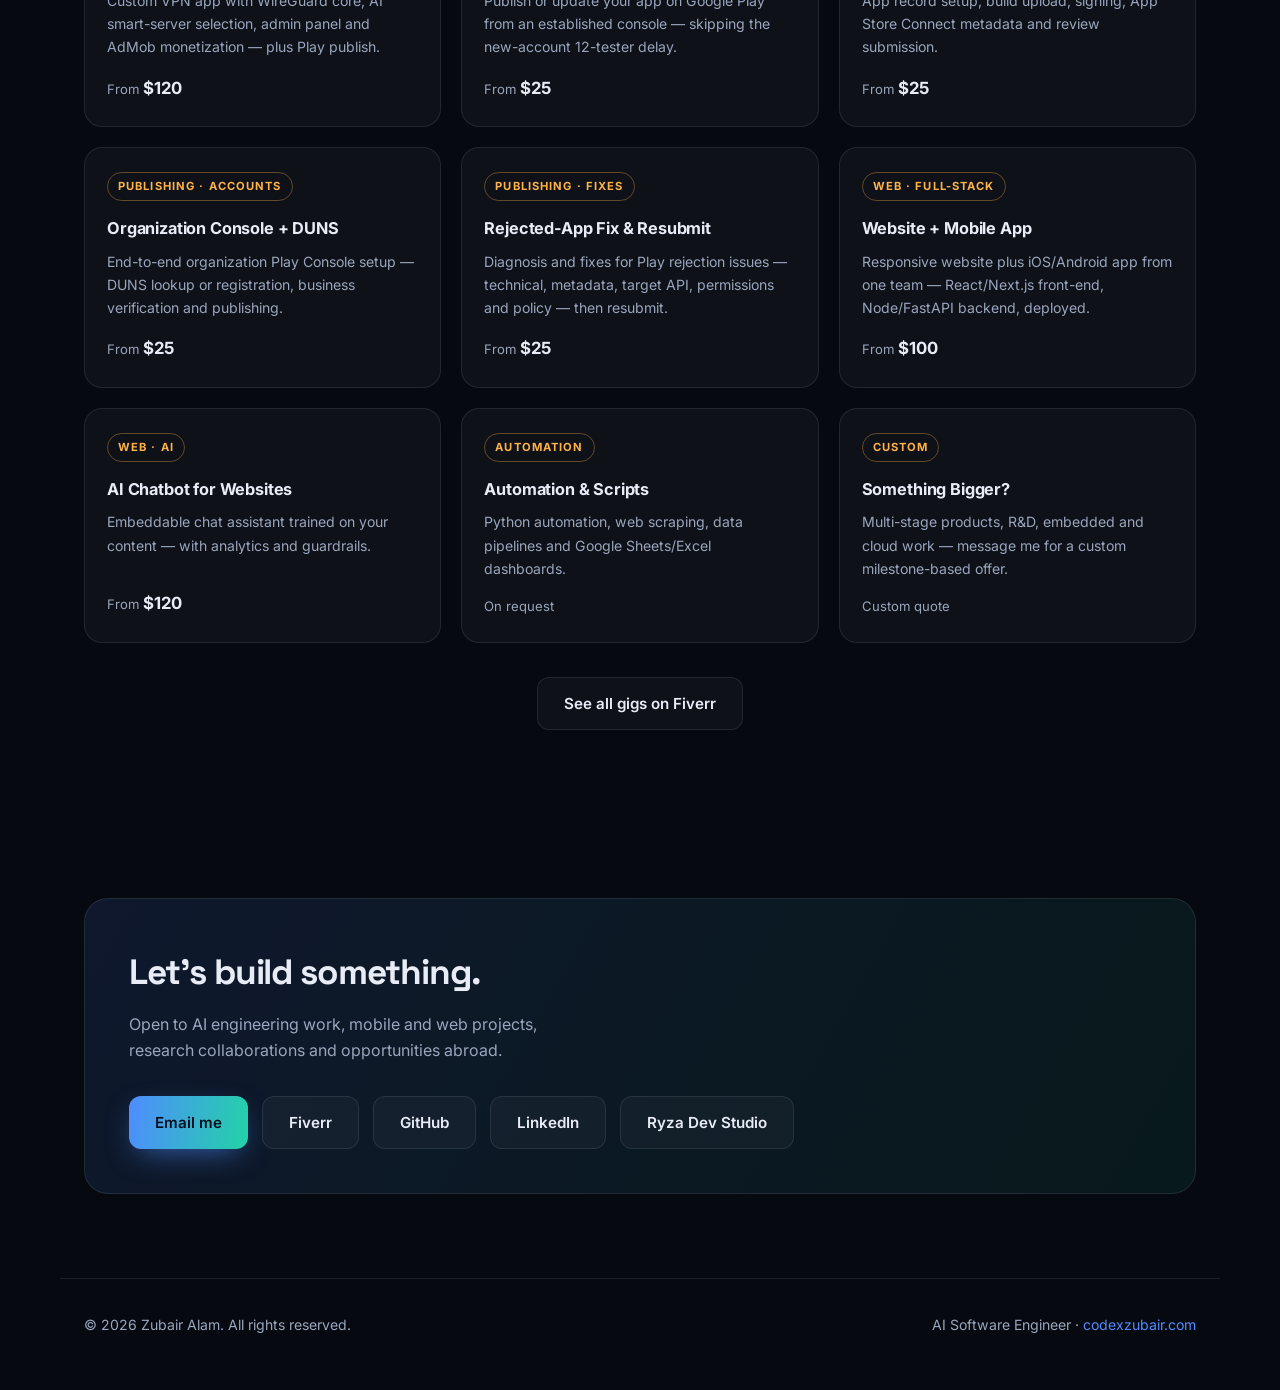
==== commit 3fa90458: "Add certifications section, Person JSON-LD, richer SEO meta; fix stale data - Add Certifications sec" ====
--- a/index.html
+++ b/index.html
@@ -3,20 +3,47 @@
 <head>
   <meta charset="UTF-8" />
   <meta name="viewport" content="width=device-width, initial-scale=1.0" />
-  <title>Zubair Alam — AI Software Engineer & Top-Rated Fiverr Seller</title>
-  <meta name="description" content="Zubair Alam — AI Software Engineer. I build and ship AI-powered mobile apps, web platforms, autonomous systems and automation. Top-rated Fiverr seller." />
-  <meta name="keywords" content="Zubair Alam, AI Software Engineer, AI Engineer, Flutter, Kotlin, Next.js, Machine Learning, App Publishing, Bangladesh" />
+  <title>Zubair Alam — AI Software Engineer &amp; Founder of Ryza Dev</title>
+  <meta name="description" content="Zubair Alam — AI Software Engineer and founder of Ryza Dev. I build and ship AI-powered mobile apps, web platforms, VPNs and autonomous systems — from first line of code to Google Play &amp; App Store. Top-rated Fiverr seller." />
+  <meta name="keywords" content="Zubair Alam, AI Software Engineer, AI Engineer, Ryza Dev, Flutter, Kotlin, Python, Next.js, NestJS, Machine Learning, LLM, RAG, App Publishing, VPN, Bangladesh" />
   <meta name="author" content="Zubair Alam" />
-  <meta property="og:title" content="Zubair Alam — AI Software Engineer" />
-  <meta property="og:description" content="I build and ship AI-powered products — mobile, web, autonomous systems and automation. Top-rated Fiverr seller." />
+  <meta property="og:title" content="Zubair Alam — AI Software Engineer &amp; Founder of Ryza Dev" />
+  <meta property="og:description" content="I build and ship AI-powered products — mobile, web, VPNs, autonomous systems and automation. Top-rated Fiverr seller. Founder of Ryza Dev." />
   <meta property="og:type" content="website" />
   <meta property="og:url" content="https://codexzubair.com" />
+  <meta property="og:image" content="https://codexzubair.com/assets/profile.png" />
+  <meta name="twitter:card" content="summary_large_image" />
+  <meta name="twitter:title" content="Zubair Alam — AI Software Engineer" />
+  <meta name="twitter:description" content="I build and ship AI-powered mobile, web and autonomous products — from idea to Google Play &amp; App Store." />
+  <meta name="twitter:image" content="https://codexzubair.com/assets/profile.png" />
+  <meta name="theme-color" content="#060910" />
   <link rel="canonical" href="https://codexzubair.com" />
   <link rel="icon" href="assets/profile.png" />
   <link rel="preconnect" href="https://fonts.googleapis.com" />
   <link rel="preconnect" href="https://fonts.gstatic.com" crossorigin />
   <link href="https://fonts.googleapis.com/css2?family=Inter:wght@300;400;500;600;700;800;900&family=JetBrains+Mono:wght@400;600&family=Space+Grotesk:wght@500;600;700&display=swap" rel="stylesheet" />
   <link rel="stylesheet" href="styles.css" />
+  <script type="application/ld+json">
+  {
+    "@context": "https://schema.org",
+    "@type": "Person",
+    "name": "Zubair Alam",
+    "alternateName": "codex-zubair",
+    "jobTitle": "AI Software Engineer",
+    "worksFor": { "@type": "Organization", "name": "Ryza Dev", "url": "https://ryzadev.com" },
+    "url": "https://codexzubair.com",
+    "image": "https://codexzubair.com/assets/profile.png",
+    "email": "im.nmzar@gmail.com",
+    "address": { "@type": "PostalAddress", "addressLocality": "Bogura / Dhaka", "addressCountry": "Bangladesh" },
+    "knowsAbout": ["Artificial Intelligence", "Machine Learning", "Large Language Models", "RAG", "Flutter", "Kotlin", "Python", "TypeScript", "Next.js", "NestJS", "Computer Vision", "App Publishing", "WireGuard", "Embedded Systems"],
+    "sameAs": [
+      "https://github.com/codex-zubair",
+      "https://www.linkedin.com/in/codex-zubair/",
+      "https://www.fiverr.com/s/L3dYVZY",
+      "https://ryzadev.com"
+    ]
+  }
+  </script>
 </head>
 <body>
   <div class="bg-grid" aria-hidden="true"></div>
@@ -35,6 +62,7 @@
       <a href="#stack">Stack</a>
       <a href="#projects">Work</a>
       <a href="#skills">Skills</a>
+      <a href="#certifications">Certifications</a>
       <a href="blog/">Blog</a>
       <a href="#journey">Journey</a>
       <a href="#fiverr">Fiverr</a>
@@ -112,8 +140,8 @@
       <div class="stats">
         <div class="stat"><span class="stat-num" data-count="40" data-suffix="+">0</span><span class="stat-label">Orders delivered</span></div>
         <div class="stat"><span class="stat-num" data-count="5" data-suffix=".0★">0</span><span class="stat-label">Fiverr rating</span></div>
-        <div class="stat"><span class="stat-num" data-count="150" data-suffix="+">0</span><span class="stat-label">GitHub repositories</span></div>
-        <div class="stat"><span class="stat-num" data-count="8889" data-suffix="">0</span><span class="stat-label">Records automated in one pipeline</span></div>
+        <div class="stat"><span class="stat-num" data-count="160" data-suffix="+">0</span><span class="stat-label">GitHub repositories</span></div>
+        <div class="stat"><span class="stat-num" data-count="10" data-suffix="+">0</span><span class="stat-label">Certifications earned</span></div>
       </div>
     </section>
 
@@ -333,6 +361,54 @@
       </div>
     </section>
 
+    <!-- ================= CERTIFICATIONS ================= -->
+    <section id="certifications" class="section">
+      <h2 class="section-title">Certifications</h2>
+      <p class="section-sub">Verified credentials from Google and HackerRank.</p>
+      <div class="cert-grid">
+        <article class="cert">
+          <div class="cert-ico">▶</div>
+          <h3>Google Play Academy — Store Listing Certificate</h3>
+          <span class="cert-by">Google Play Academy · 2025</span>
+        </article>
+        <article class="cert">
+          <div class="cert-ico">◆</div>
+          <h3>Software Engineer</h3>
+          <span class="cert-by">HackerRank · 2025</span>
+        </article>
+        <article class="cert">
+          <div class="cert-ico">◆</div>
+          <h3>Python (Basic)</h3>
+          <span class="cert-by">HackerRank · 2025</span>
+        </article>
+        <article class="cert">
+          <div class="cert-ico">◆</div>
+          <h3>JavaScript (Basic &amp; Intermediate)</h3>
+          <span class="cert-by">HackerRank · 2025</span>
+        </article>
+        <article class="cert">
+          <div class="cert-ico">◆</div>
+          <h3>SQL (Intermediate)</h3>
+          <span class="cert-by">HackerRank · 2025</span>
+        </article>
+        <article class="cert">
+          <div class="cert-ico">◆</div>
+          <h3>REST API (Intermediate)</h3>
+          <span class="cert-by">HackerRank · 2025</span>
+        </article>
+        <article class="cert">
+          <div class="cert-ico">◆</div>
+          <h3>Problem Solving (Basic &amp; Intermediate)</h3>
+          <span class="cert-by">HackerRank · 2025</span>
+        </article>
+        <article class="cert">
+          <div class="cert-ico">◆</div>
+          <h3>SEO</h3>
+          <span class="cert-by">bcc.gov.bd · 2015</span>
+        </article>
+      </div>
+    </section>
+
     <!-- ================= PROJECTS ================= -->
     <section id="projects" class="section">
       <h2 class="section-title">Selected Work</h2>
@@ -401,7 +477,7 @@
 
       </div>
       <div class="more">
-        <a class="btn btn-ghost" href="https://github.com/codex-zubair?tab=repositories" target="_blank" rel="noopener">See 150+ repositories on GitHub</a>
+        <a class="btn btn-ghost" href="https://github.com/codex-zubair?tab=repositories" target="_blank" rel="noopener">See 160+ repositories on GitHub</a>
       </div>
     </section>
 
@@ -513,7 +589,7 @@
         <div class="fiverr-side">
           <div class="fiverr-cta">
             <span class="fiverr-price">Services from <strong>$25</strong></span>
-            <span class="fiverr-rate">Hourly work at <strong>$15/hr</strong></span>
+            <span class="fiverr-rate">Hourly work at <strong>$40/hr</strong></span>
             <a class="btn btn-primary" href="https://www.fiverr.com/s/L3dYVZY" target="_blank" rel="noopener">View Fiverr profile</a>
           </div>
           <div class="fiverr-meta">
@@ -615,10 +691,11 @@
           <p>Open to AI engineering work, mobile and web projects, research collaborations and opportunities abroad.</p>
         </div>
         <div class="contact-actions">
-          <a class="btn btn-primary" href="mailto:iam.nmzar@gmail.com">Email me</a>
+          <a class="btn btn-primary" href="mailto:im.nmzar@gmail.com">Email me</a>
           <a class="btn btn-ghost" href="https://www.fiverr.com/s/L3dYVZY" target="_blank" rel="noopener">Fiverr</a>
           <a class="btn btn-ghost" href="https://github.com/codex-zubair" target="_blank" rel="noopener">GitHub</a>
-          <a class="btn btn-ghost" href="https://www.linkedin.com/in/zubayeralaam/" target="_blank" rel="noopener">LinkedIn</a>
+          <a class="btn btn-ghost" href="https://www.linkedin.com/in/codex-zubair/" target="_blank" rel="noopener">LinkedIn</a>
+          <a class="btn btn-ghost" href="https://ryzadev.com" target="_blank" rel="noopener">Ryza Dev Studio</a>
         </div>
       </div>
     </section>
--- a/styles.css
+++ b/styles.css
@@ -248,6 +248,21 @@
 .cap ul { list-style: none; display: grid; gap: 9px; }
 .cap li { position: relative; padding-left: 18px; color: var(--muted); font-size: 0.85rem; line-height: 1.5; }
 .cap li::before { content: ""; position: absolute; left: 0; top: 8px; width: 6px; height: 6px; border-radius: 50%; background: var(--accent-2); }
+
+/* ---------- CERTIFICATIONS ---------- */
+.cert-grid { display: grid; grid-template-columns: repeat(2, 1fr); gap: 16px; margin-top: 34px; }
+.cert {
+  display: flex; align-items: center; gap: 16px;
+  background: var(--card); border: 1px solid var(--card-brd); border-radius: var(--radius);
+  padding: 18px 20px; transition: transform .2s, border-color .2s, background .2s;
+}
+.cert:hover { transform: translateY(-3px); border-color: rgba(79,140,255,.45); background: rgba(79,140,255,.05); }
+.cert-ico {
+  display: grid; place-items: center; flex: none; width: 42px; height: 42px; border-radius: 12px;
+  background: var(--grad); color: #04101f; font-size: 1rem; font-weight: 700;
+}
+.cert h3 { font-size: 0.95rem; line-height: 1.3; margin-bottom: 3px; letter-spacing: -0.01em; }
+.cert-by { color: var(--muted); font-size: 0.8rem; }
 
 /* ---------- PROJECTS ---------- */
 .projects { display: grid; grid-template-columns: repeat(2, 1fr); gap: 20px; margin-top: 30px; }
@@ -368,7 +383,7 @@
   .nav-links a { padding: 10px 12px; border-radius: 10px; }
   .nav-links a:hover { background: rgba(255,255,255,.06); }
   .nav-toggle { display: flex; }
-  .cards, .projects, .cap-grid, .blog-grid, .gig-grid { grid-template-columns: 1fr; }
+  .cards, .projects, .cap-grid, .blog-grid, .gig-grid, .cert-grid { grid-template-columns: 1fr; }
   .fiverr-services { grid-template-columns: 1fr; }
   .contact-card { padding: 32px 24px; }
   .footer { flex-direction: column; }
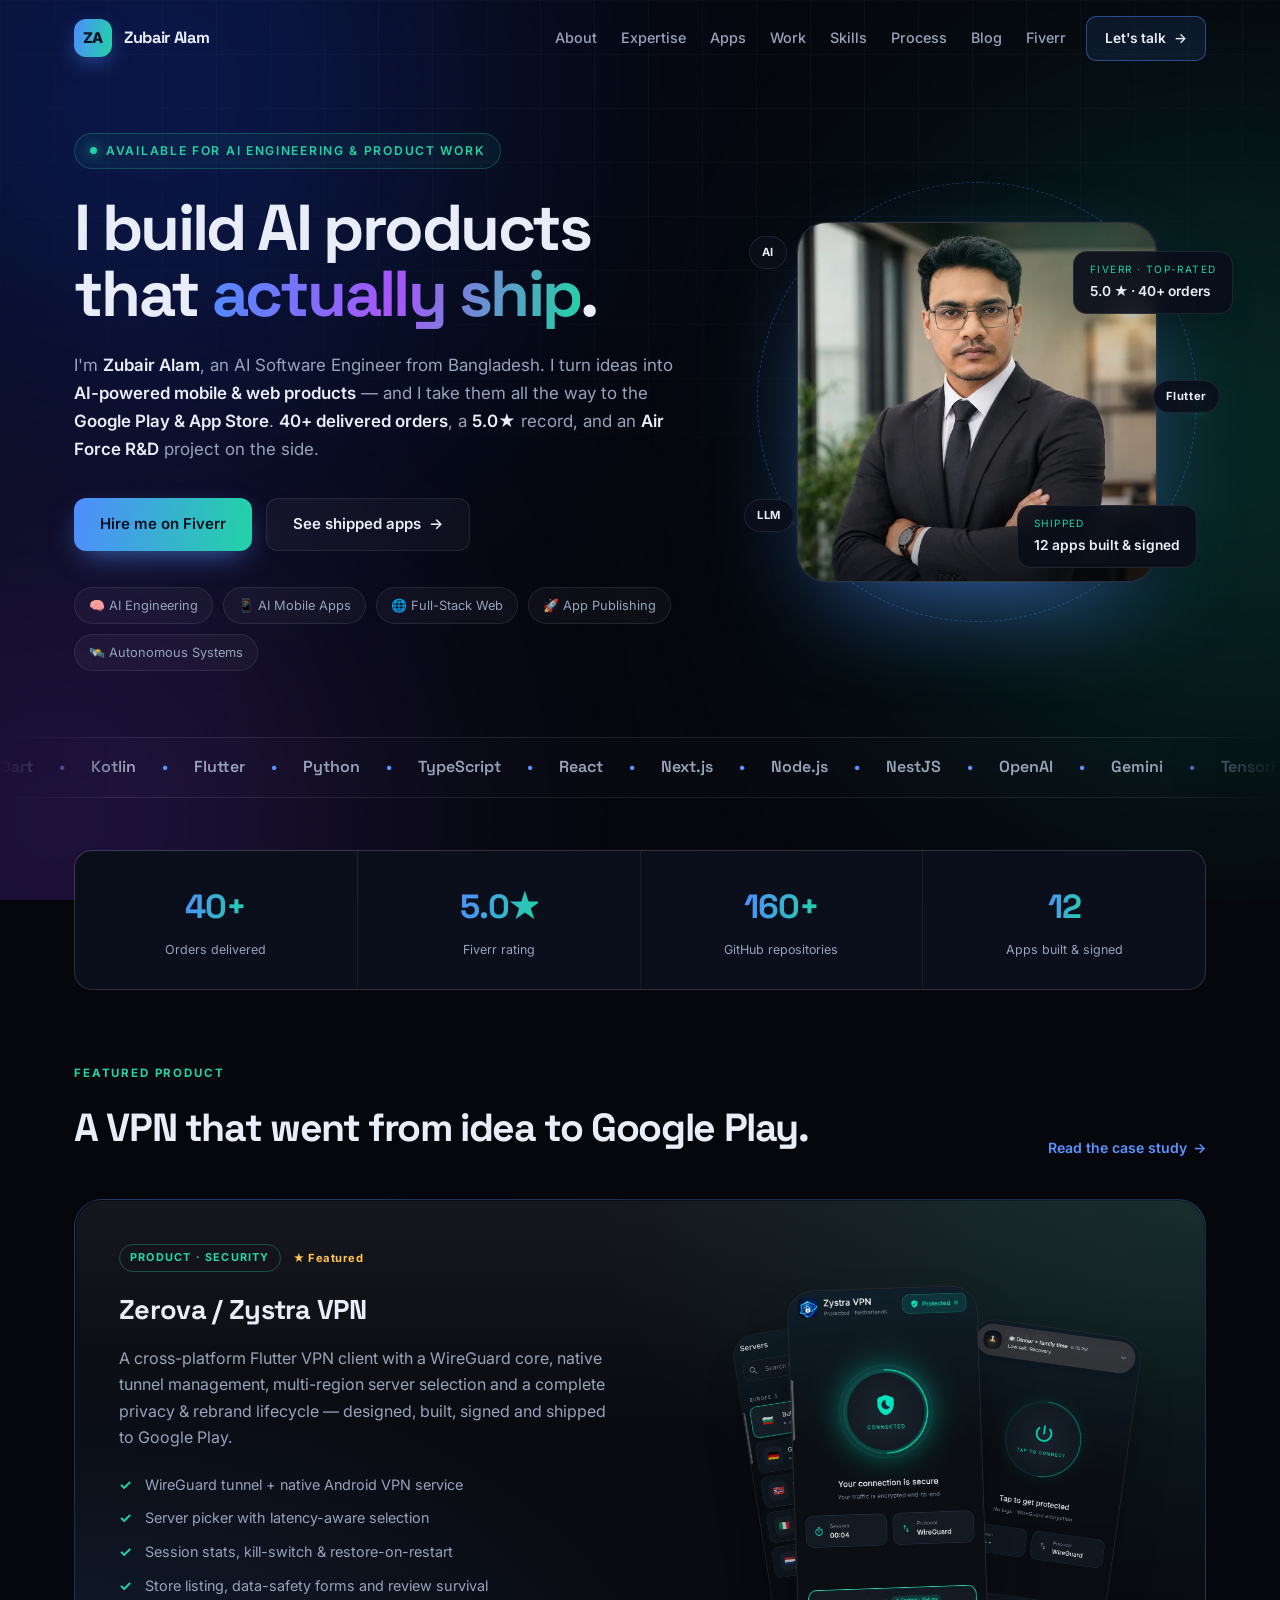
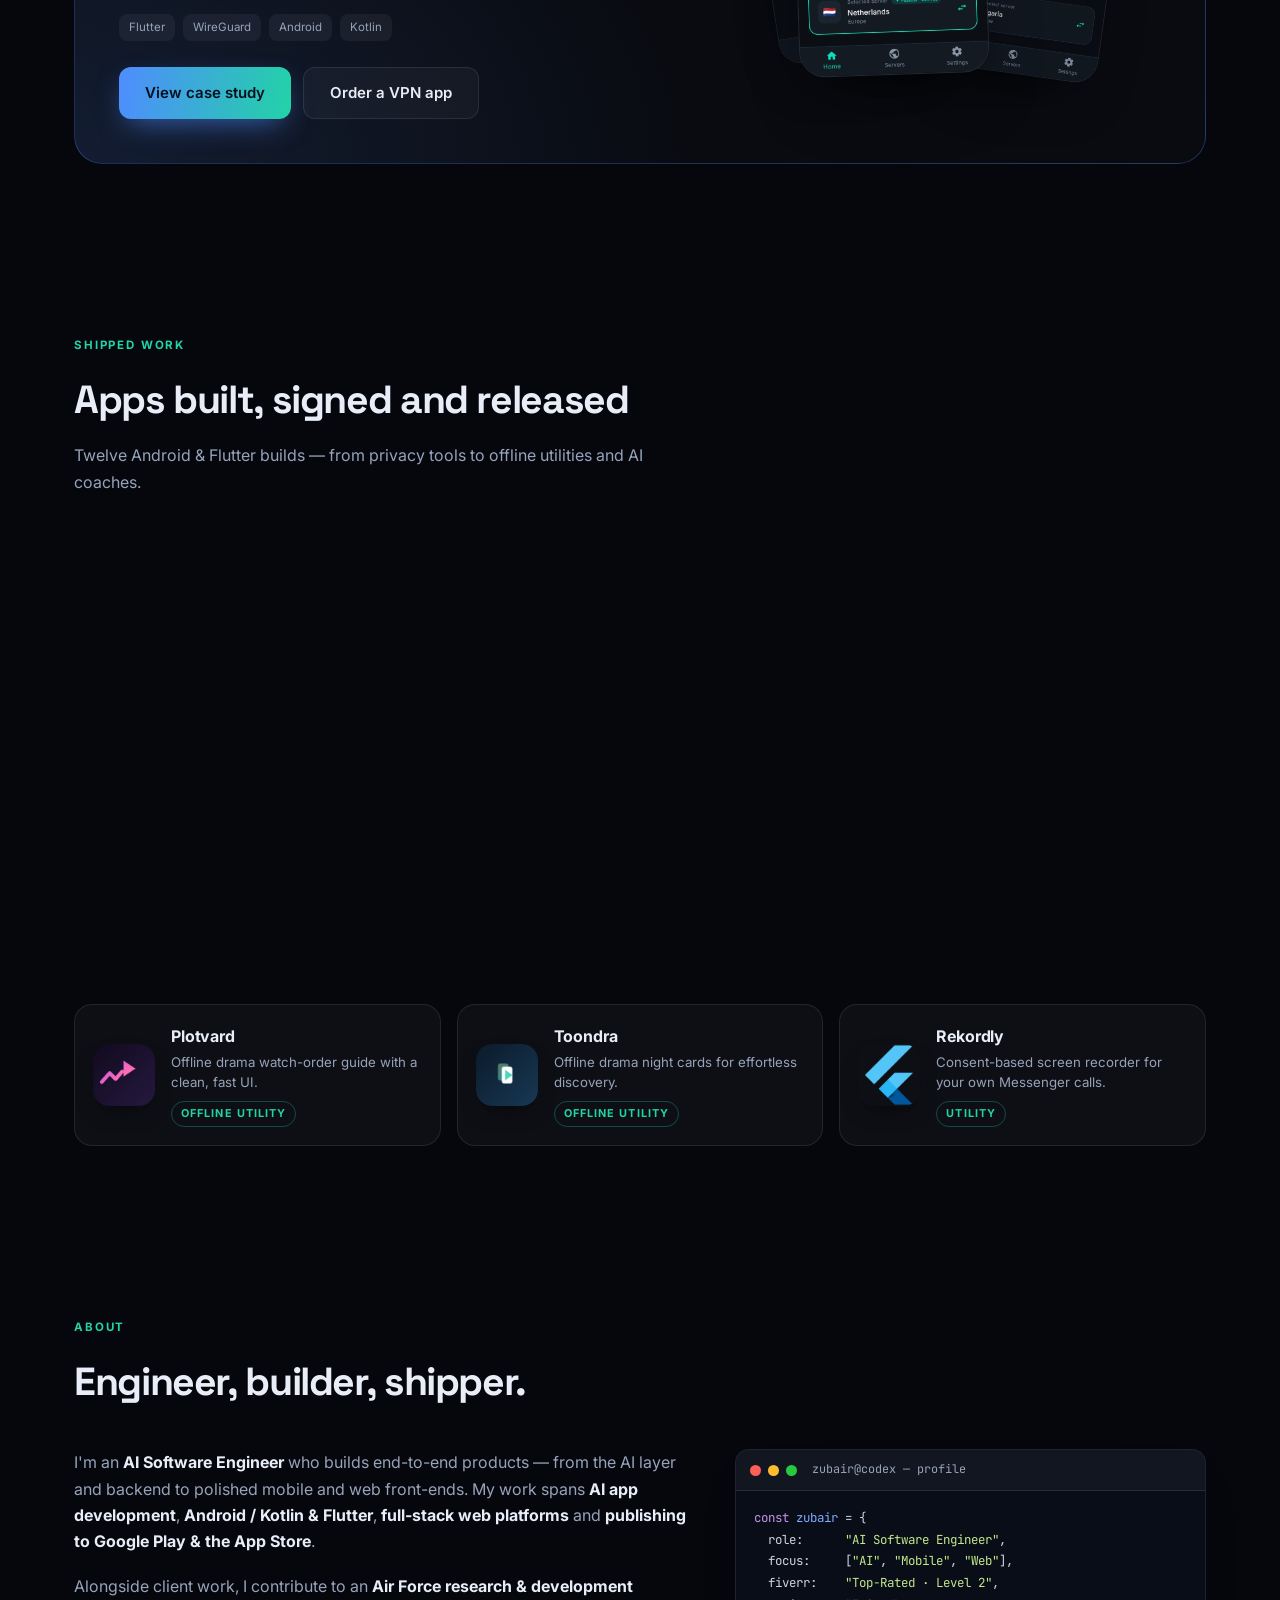
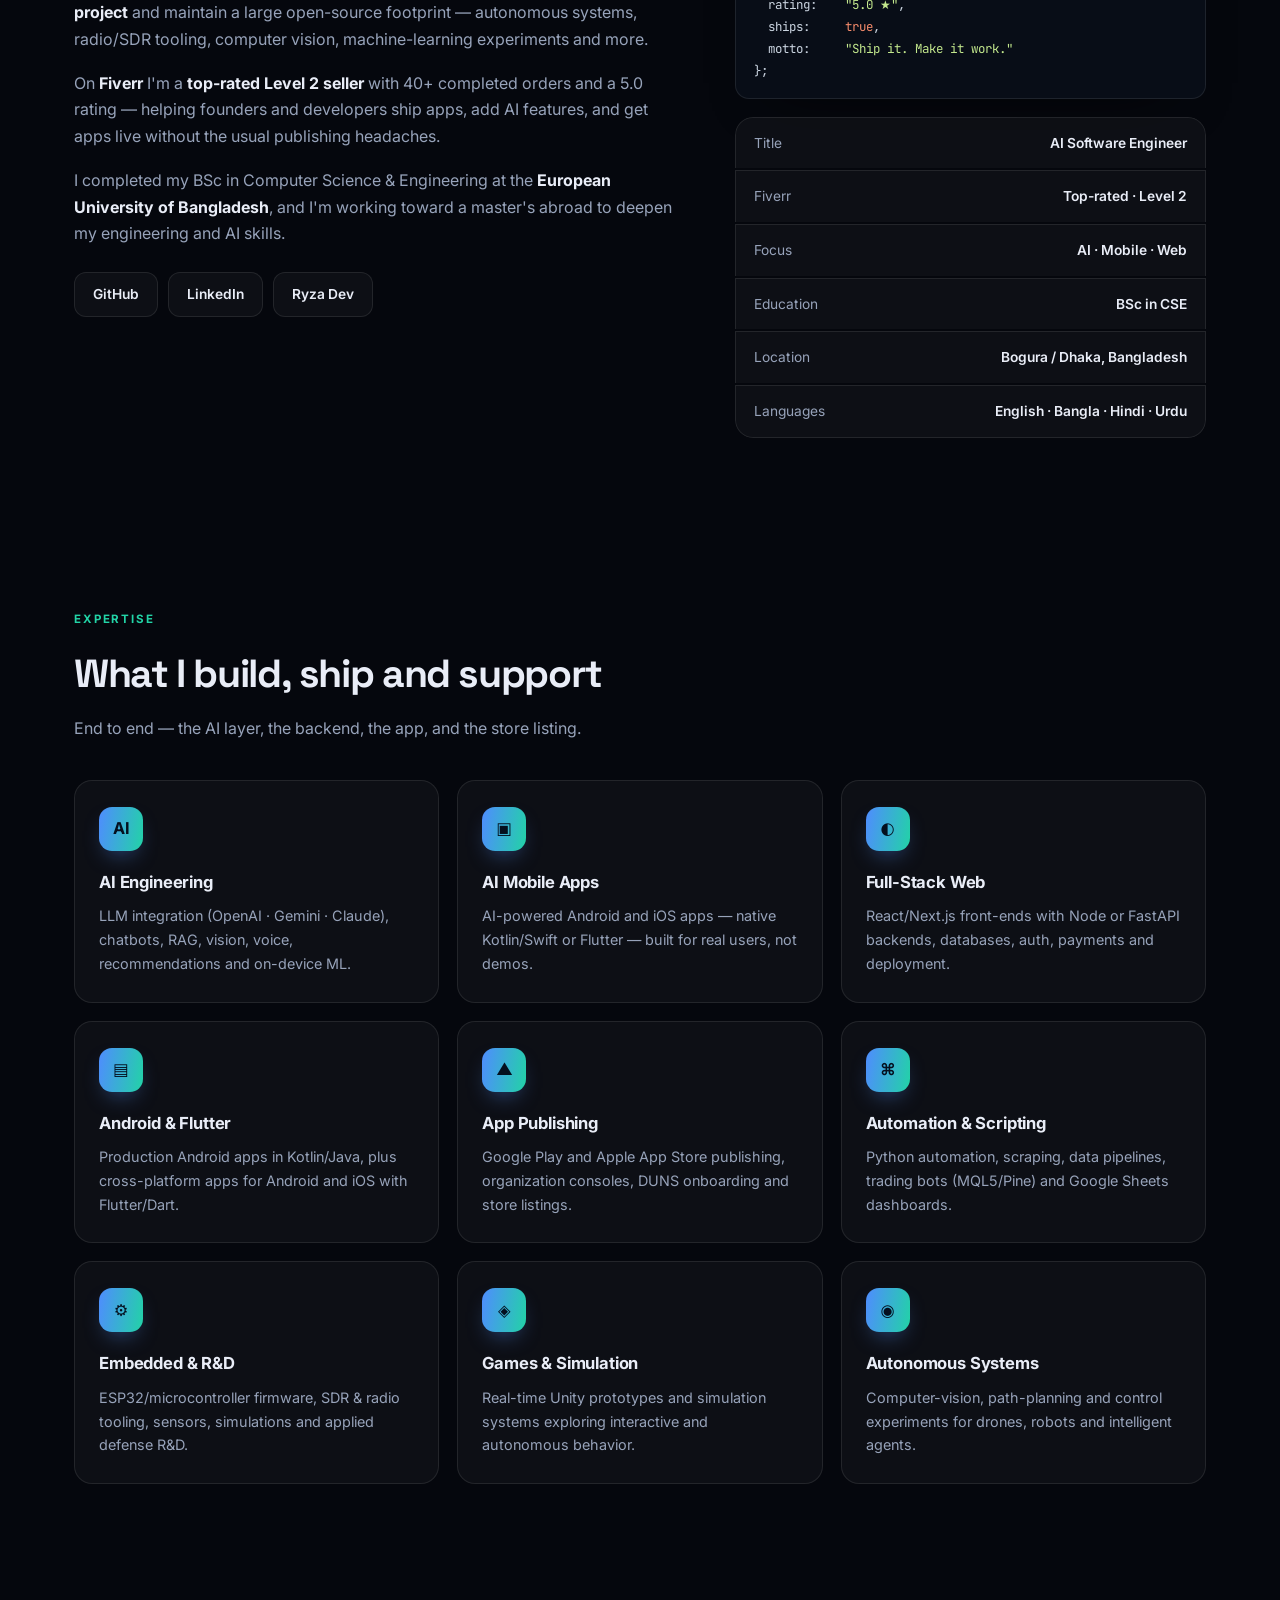
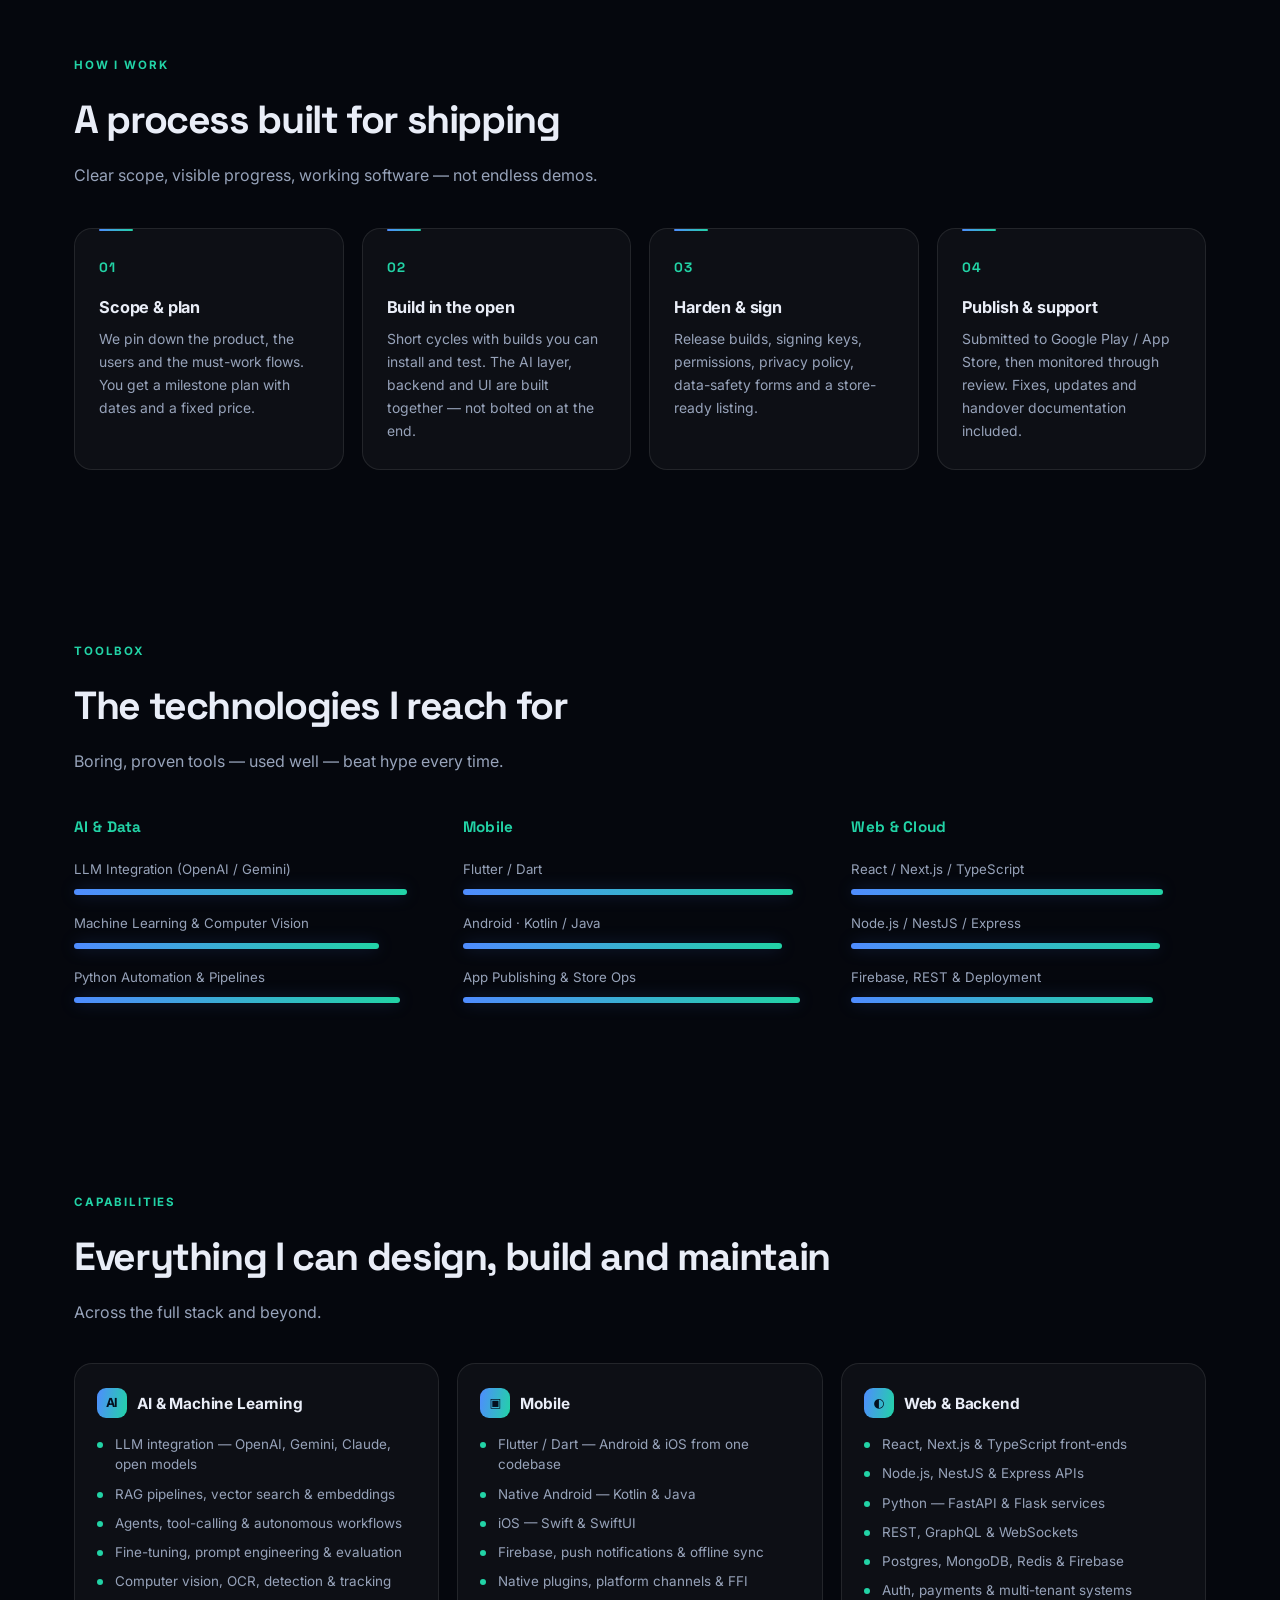
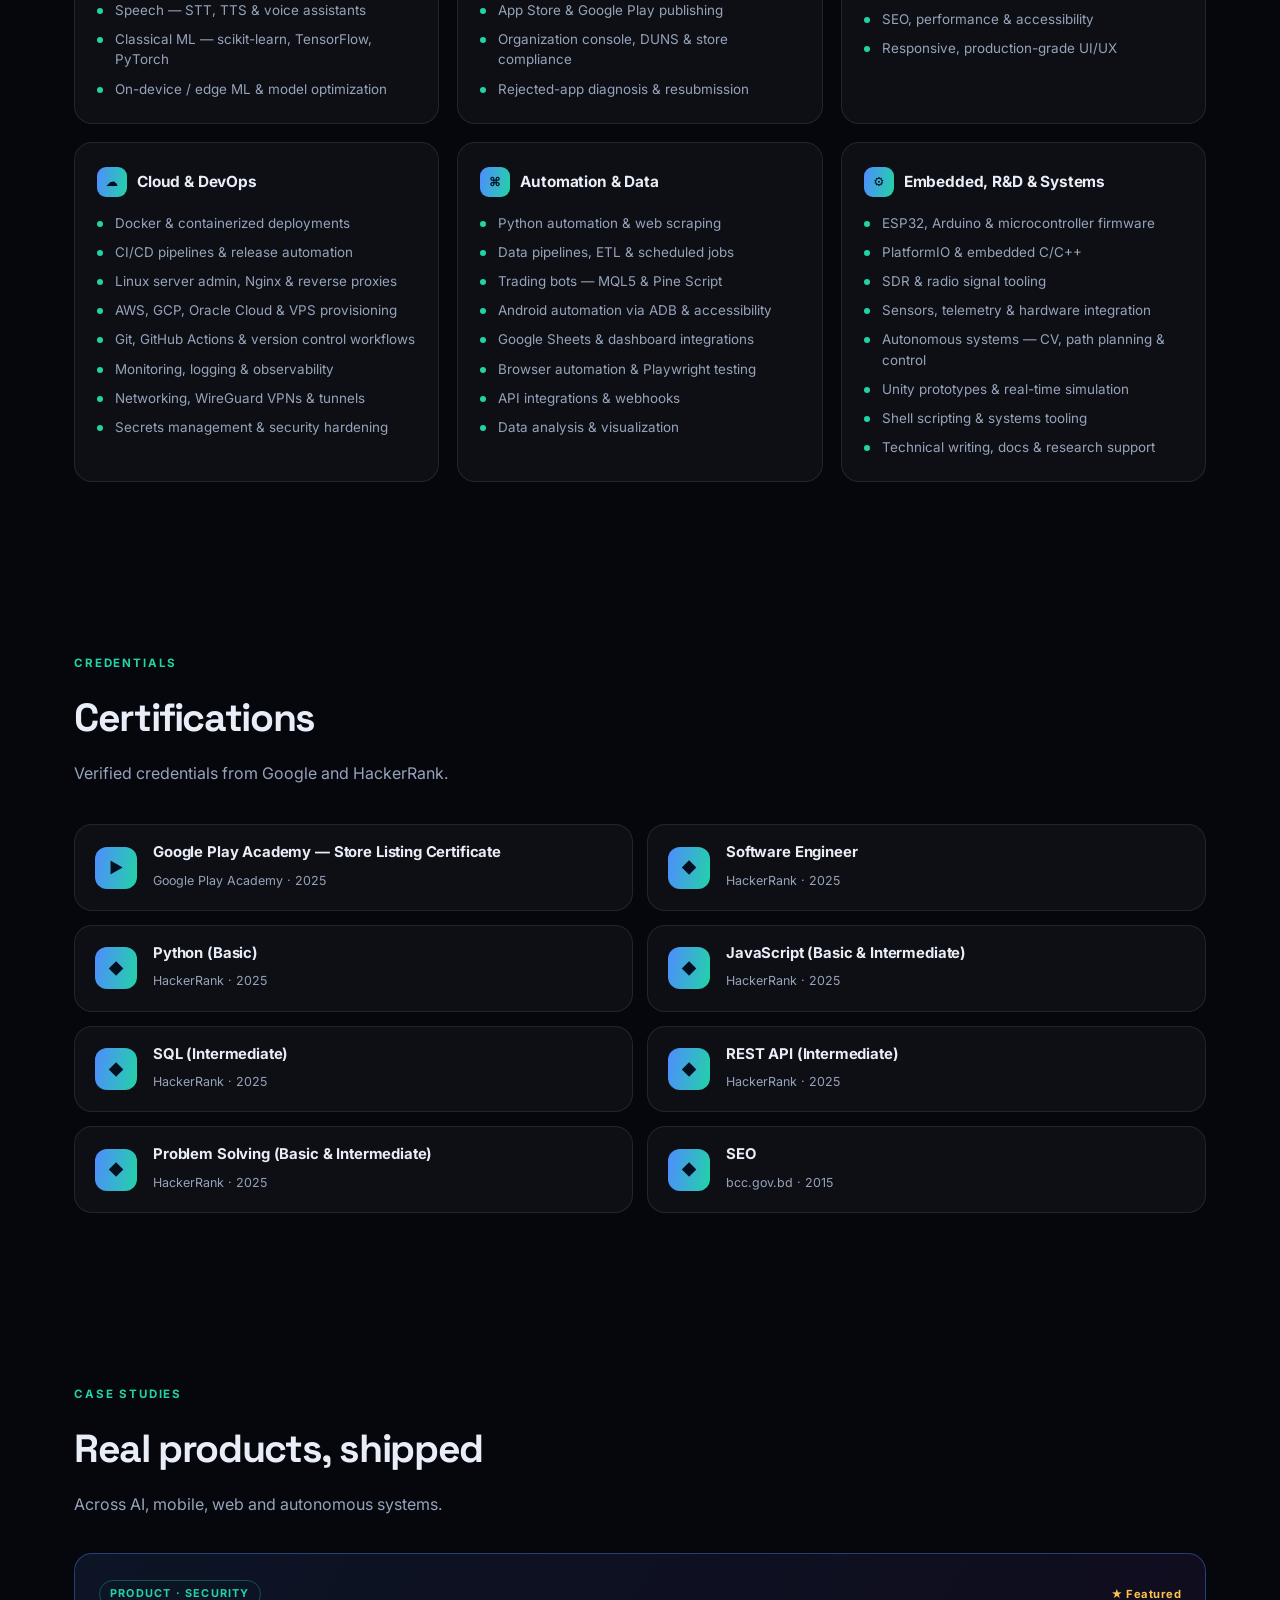
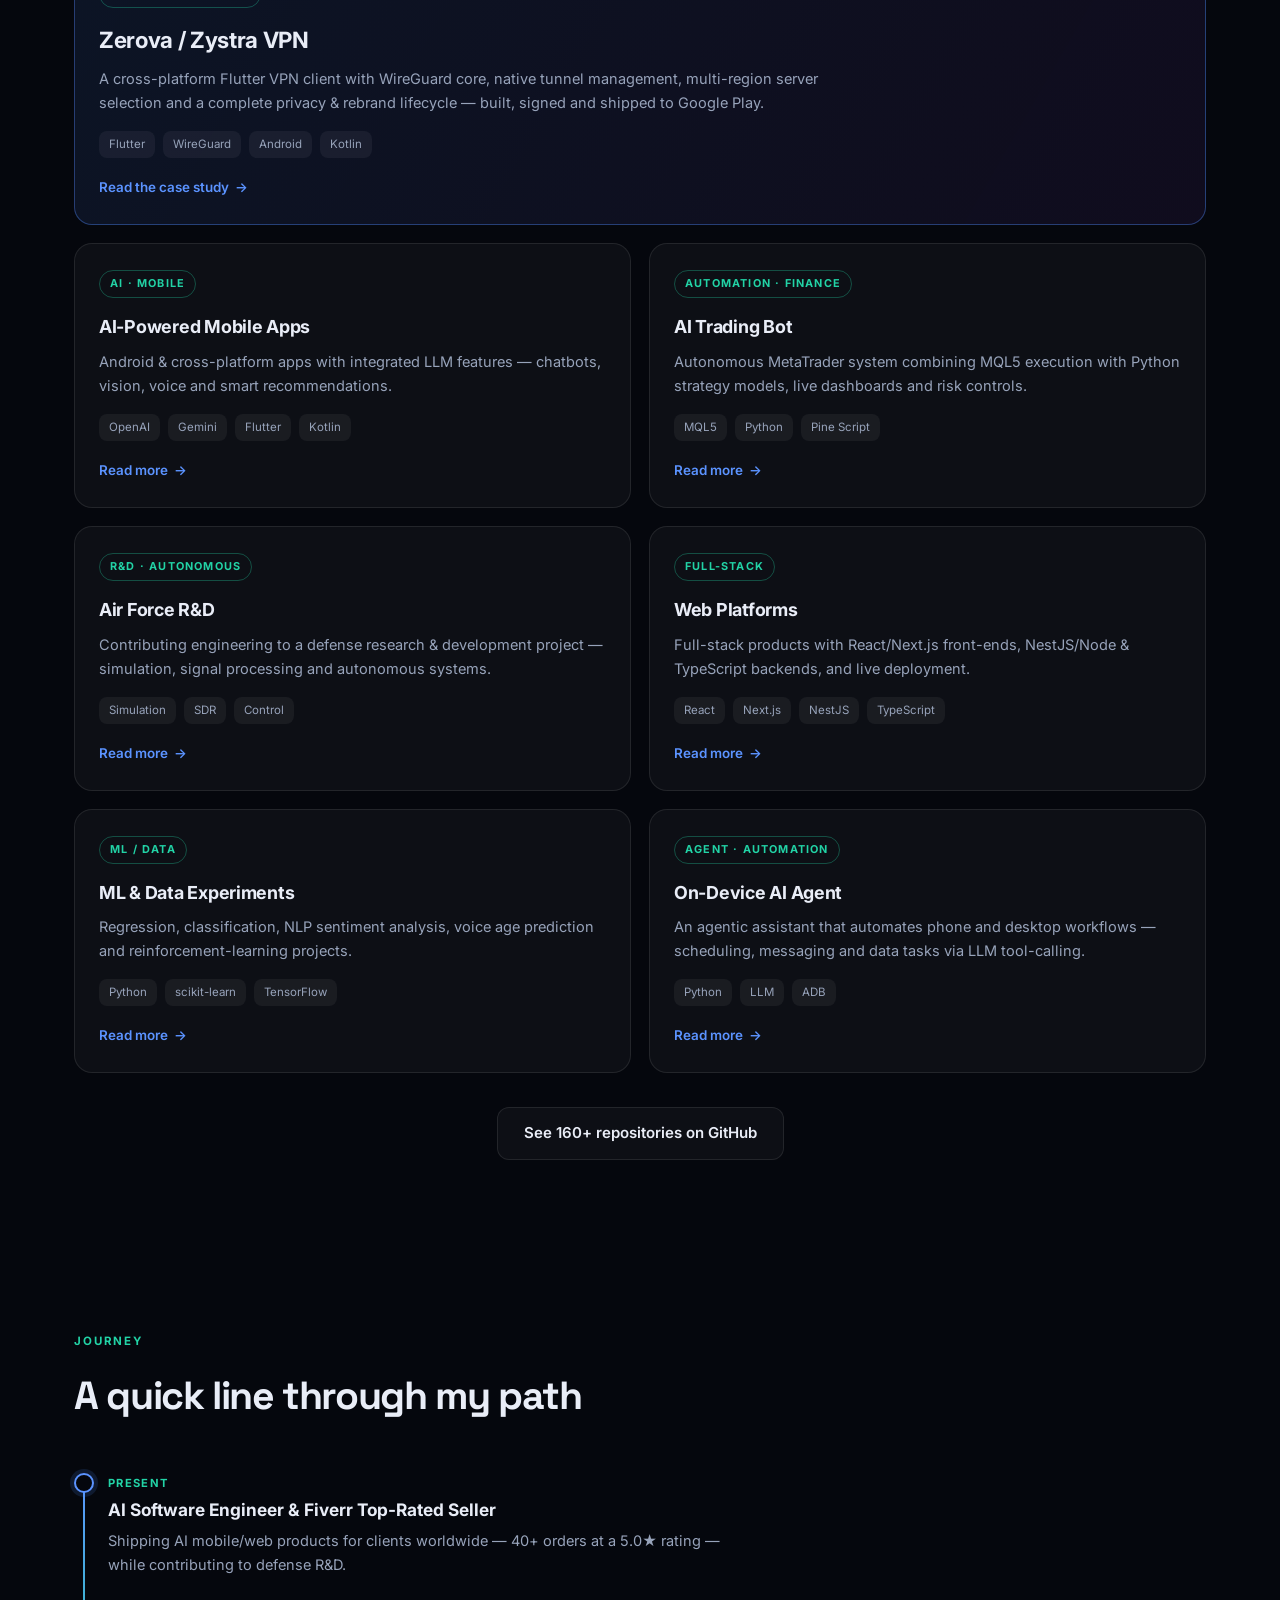
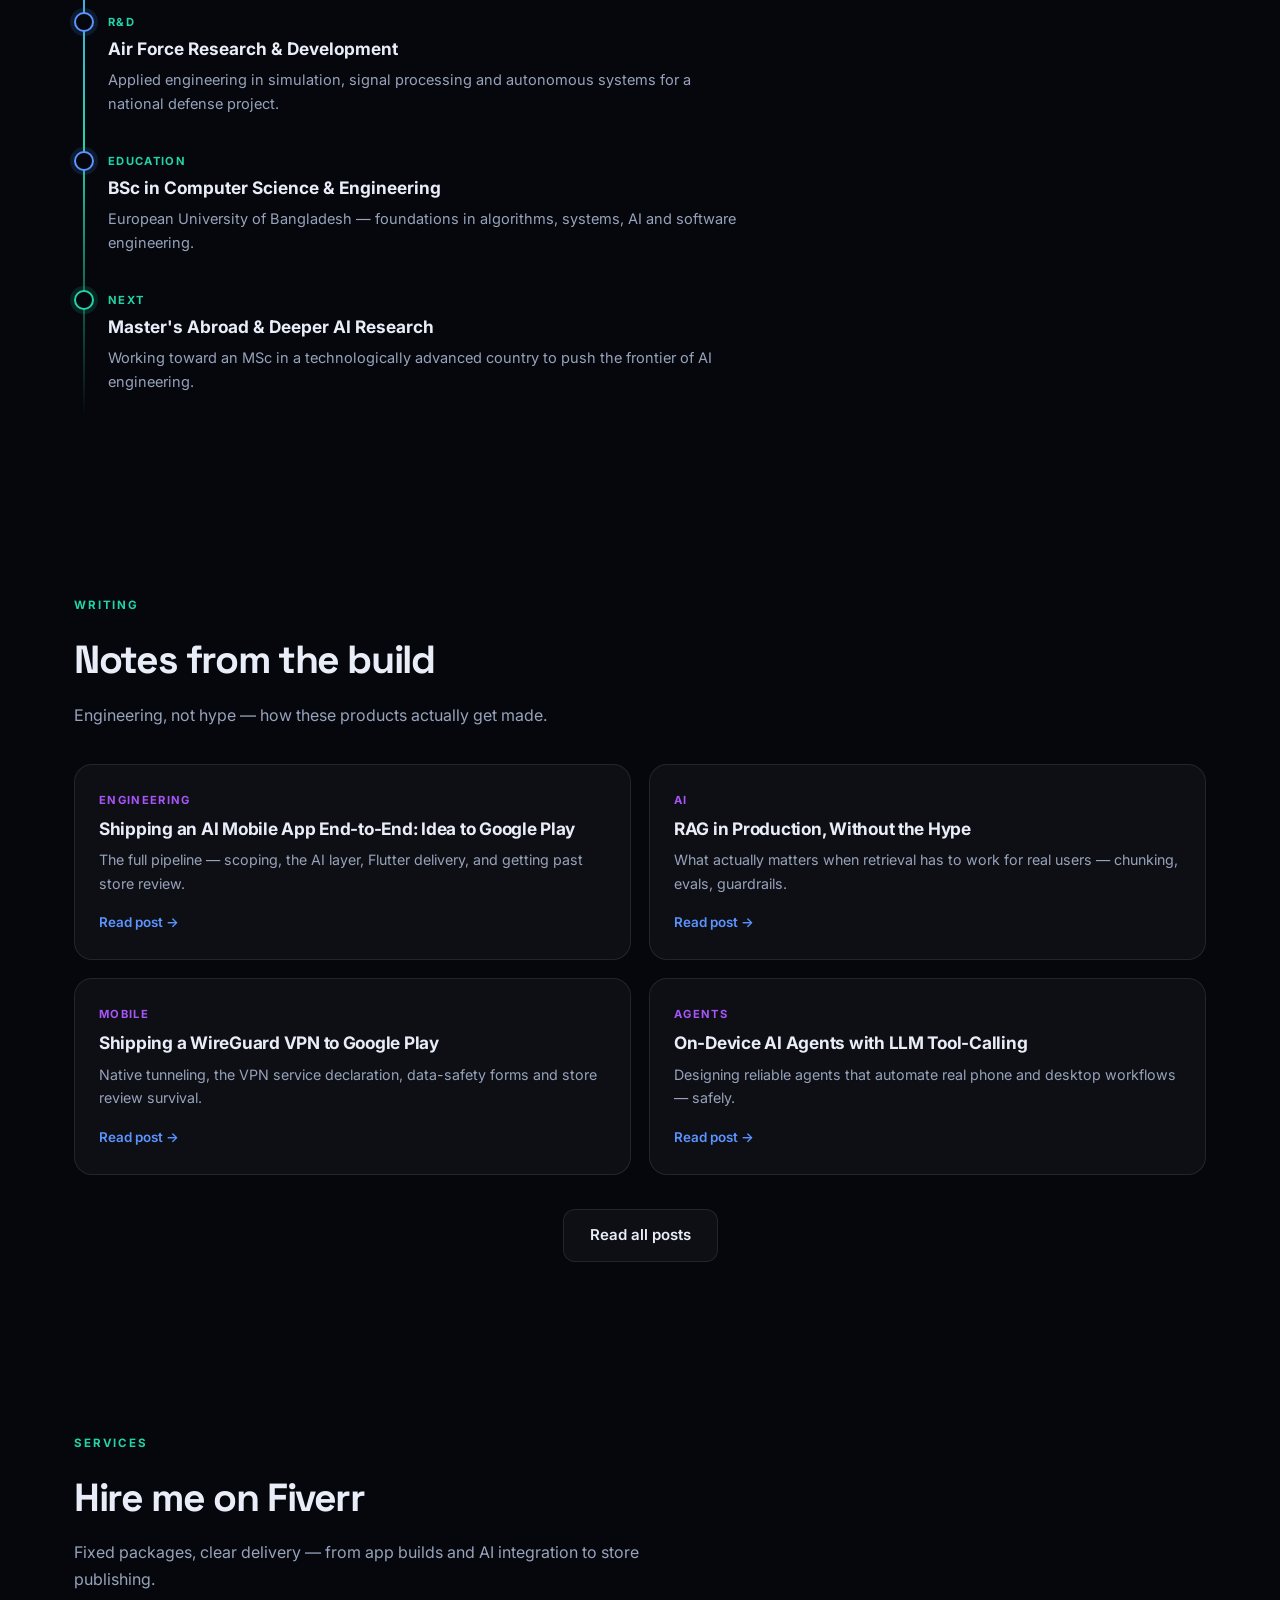
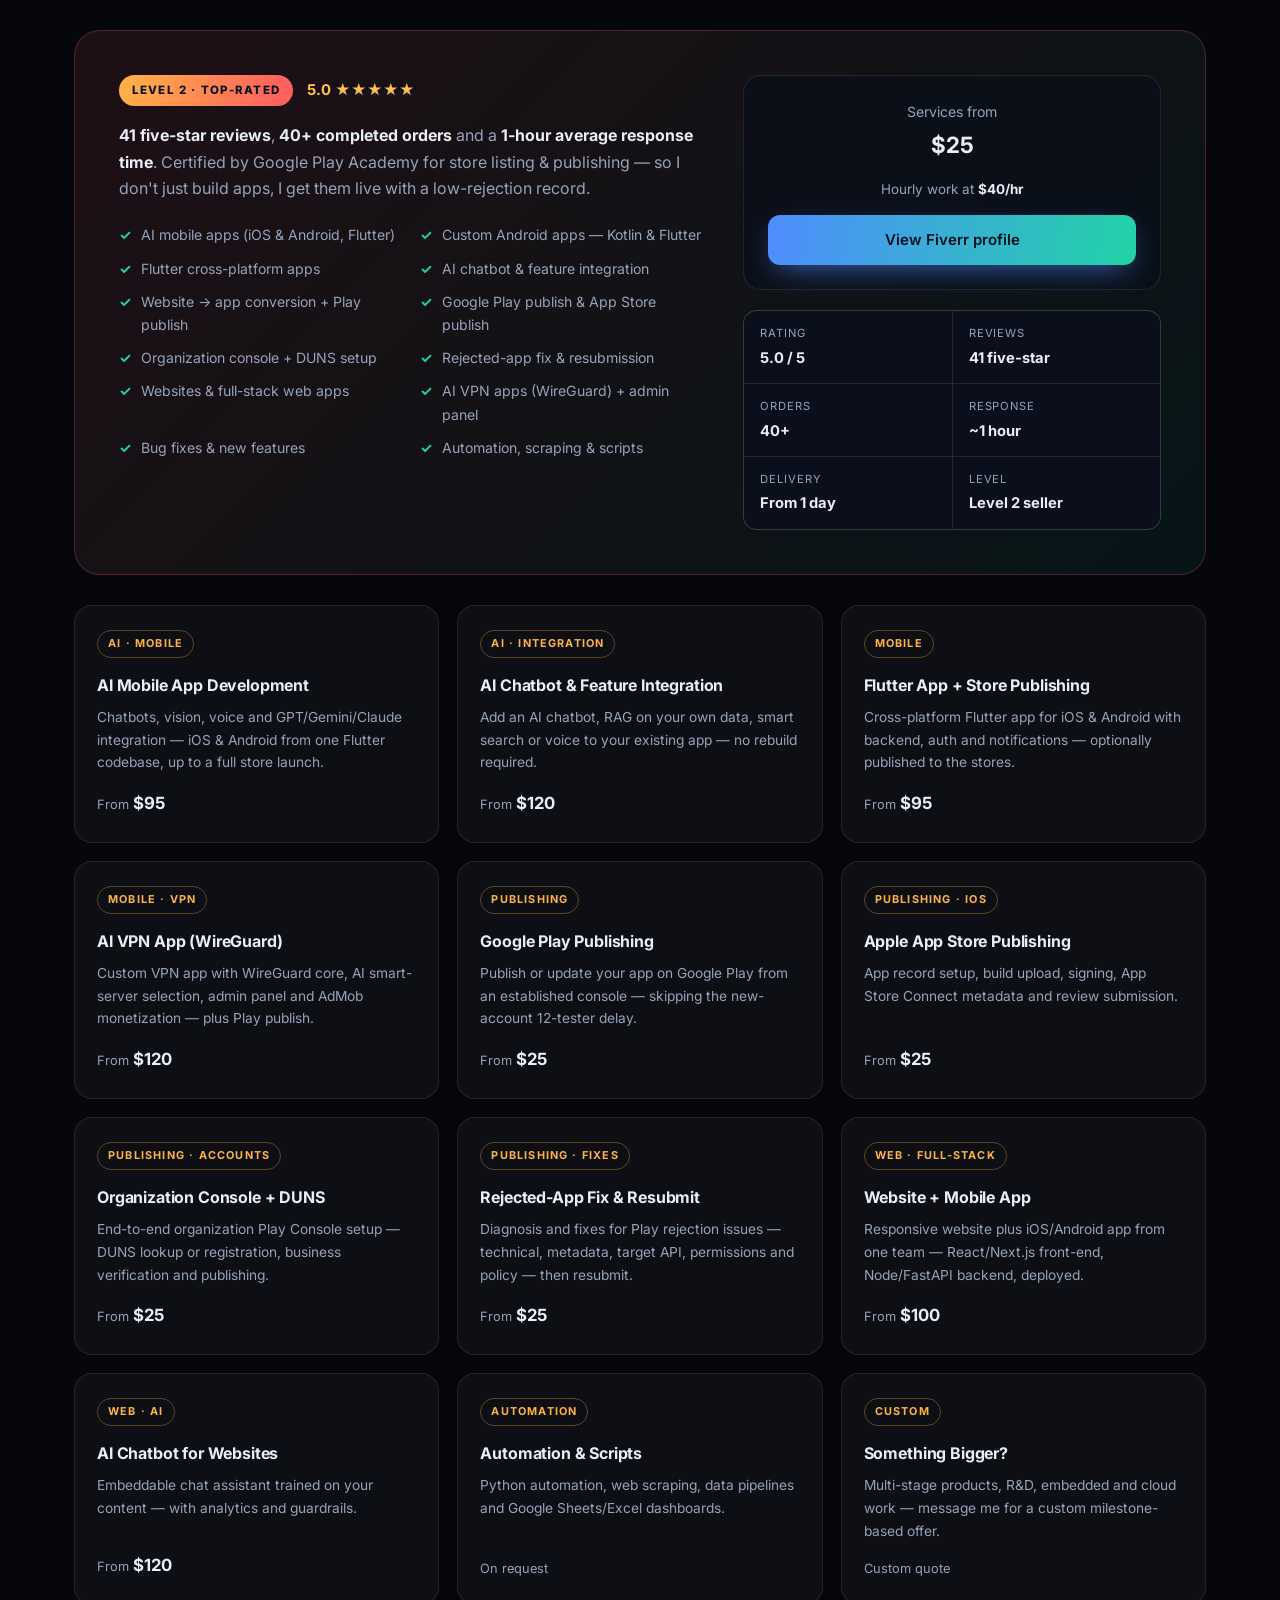
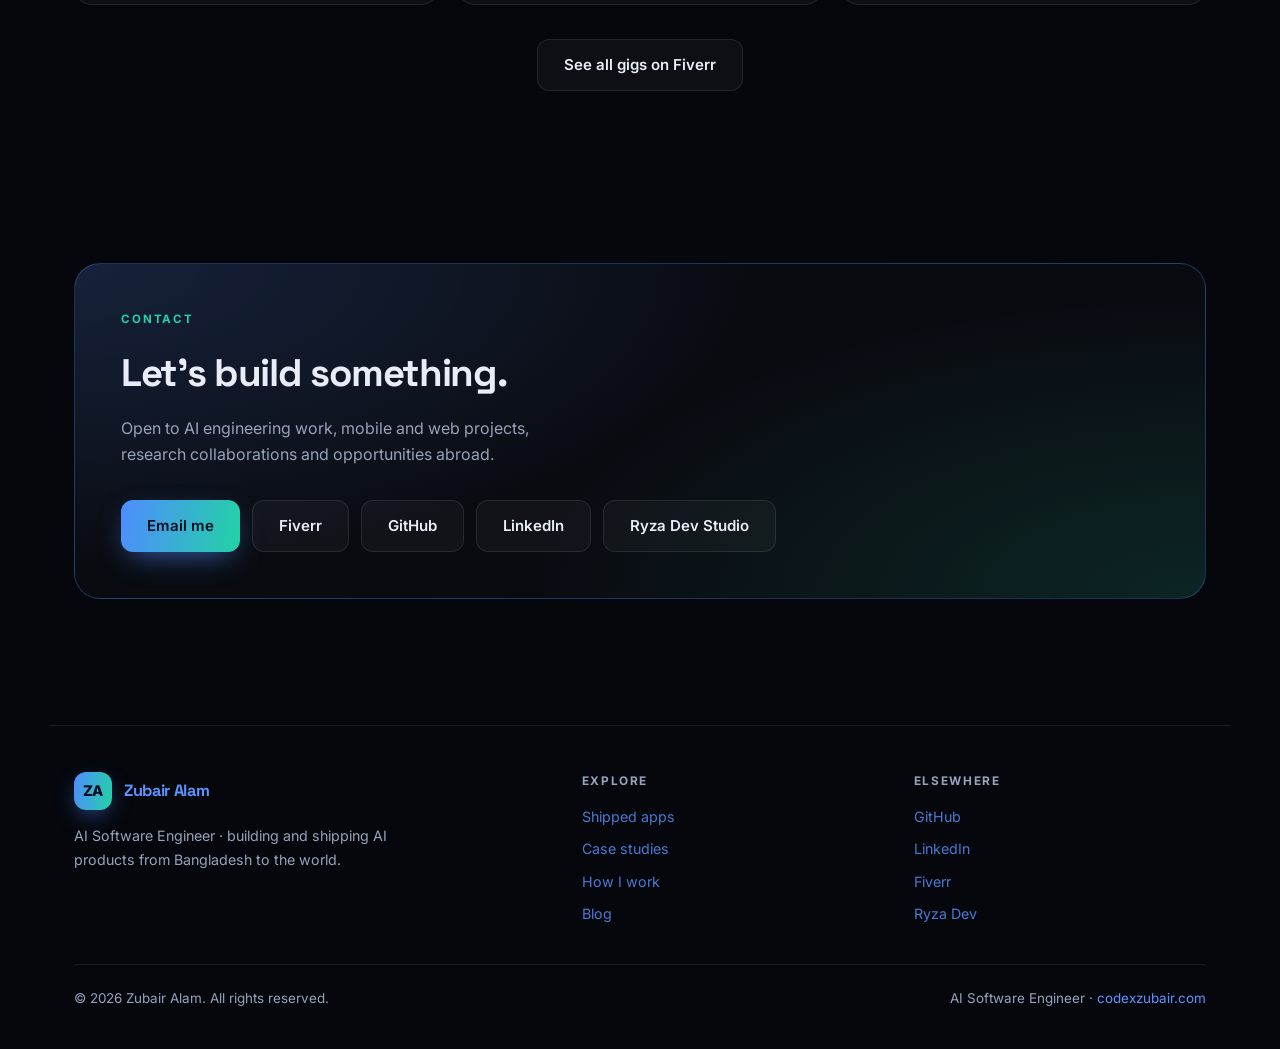
==== commit 592c06b3: "Redesign portfolio with new profile photo, shipped apps showcase and responsive fixes - New profile " ====
--- a/index.html
+++ b/index.html
@@ -11,14 +11,21 @@
   <meta property="og:description" content="I build and ship AI-powered products — mobile, web, VPNs, autonomous systems and automation. Top-rated Fiverr seller. Founder of Ryza Dev." />
   <meta property="og:type" content="website" />
   <meta property="og:url" content="https://codexzubair.com" />
-  <meta property="og:image" content="https://codexzubair.com/assets/profile.png" />
+  <meta property="og:image" content="https://codexzubair.com/assets/og-cover.jpg" />
+  <meta property="og:image:width" content="1200" />
+  <meta property="og:image:height" content="630" />
+  <meta property="og:image:alt" content="Zubair Alam — AI Software Engineer" />
+  <meta property="og:site_name" content="Zubair Alam" />
   <meta name="twitter:card" content="summary_large_image" />
   <meta name="twitter:title" content="Zubair Alam — AI Software Engineer" />
   <meta name="twitter:description" content="I build and ship AI-powered mobile, web and autonomous products — from idea to Google Play &amp; App Store." />
-  <meta name="twitter:image" content="https://codexzubair.com/assets/profile.png" />
-  <meta name="theme-color" content="#060910" />
+  <meta name="twitter:image" content="https://codexzubair.com/assets/og-cover.jpg" />
+  <meta name="theme-color" content="#05070d" />
   <link rel="canonical" href="https://codexzubair.com" />
-  <link rel="icon" href="assets/profile.png" />
+  <link rel="icon" type="image/png" sizes="512x512" href="assets/icon-512.png" />
+  <link rel="icon" type="image/png" sizes="32x32" href="assets/favicon-32.png" />
+  <link rel="apple-touch-icon" href="assets/apple-touch-icon.png" />
+  <link rel="manifest" href="manifest.webmanifest" />
   <link rel="preconnect" href="https://fonts.googleapis.com" />
   <link rel="preconnect" href="https://fonts.gstatic.com" crossorigin />
   <link href="https://fonts.googleapis.com/css2?family=Inter:wght@300;400;500;600;700;800;900&family=JetBrains+Mono:wght@400;600&family=Space+Grotesk:wght@500;600;700&display=swap" rel="stylesheet" />
@@ -32,7 +39,7 @@
     "jobTitle": "AI Software Engineer",
     "worksFor": { "@type": "Organization", "name": "Ryza Dev", "url": "https://ryzadev.com" },
     "url": "https://codexzubair.com",
-    "image": "https://codexzubair.com/assets/profile.png",
+    "image": "https://codexzubair.com/assets/profile.jpg",
     "email": "im.nmzar@gmail.com",
     "address": { "@type": "PostalAddress", "addressLocality": "Bogura / Dhaka", "addressCountry": "Bangladesh" },
     "knowsAbout": ["Artificial Intelligence", "Machine Learning", "Large Language Models", "RAG", "Flutter", "Kotlin", "Python", "TypeScript", "Next.js", "NestJS", "Computer Vision", "App Publishing", "WireGuard", "Embedded Systems"],
@@ -46,28 +53,31 @@
   </script>
 </head>
 <body>
+  <div class="page-progress" aria-hidden="true"><i></i></div>
   <div class="bg-grid" aria-hidden="true"></div>
-  <div class="glow glow-a" aria-hidden="true"></div>
-  <div class="glow glow-b" aria-hidden="true"></div>
-  <div class="glow glow-c" aria-hidden="true"></div>
+  <div class="aurora" aria-hidden="true">
+    <span class="aurora-a"></span>
+    <span class="aurora-b"></span>
+    <span class="aurora-c"></span>
+  </div>
+  <div class="noise" aria-hidden="true"></div>
 
   <header class="nav" id="nav">
-    <a class="brand" href="#top">
+    <a class="brand" href="#top" aria-label="Zubair Alam — home">
       <span class="brand-mark">ZA</span>
       <span class="brand-text">Zubair Alam</span>
     </a>
-    <nav class="nav-links">
+    <nav class="nav-links" aria-label="Primary">
       <a href="#about">About</a>
       <a href="#expertise">Expertise</a>
-      <a href="#stack">Stack</a>
+      <a href="#apps">Apps</a>
       <a href="#projects">Work</a>
       <a href="#skills">Skills</a>
-      <a href="#certifications">Certifications</a>
+      <a href="#process">Process</a>
       <a href="blog/">Blog</a>
-      <a href="#journey">Journey</a>
       <a href="#fiverr">Fiverr</a>
-      <a href="#contact">Contact</a>
     </nav>
+    <a class="nav-cta" href="#contact">Let's talk <span aria-hidden="true">→</span></a>
     <button class="nav-toggle" aria-label="Toggle navigation" aria-expanded="false">
       <span></span><span></span><span></span>
     </button>
@@ -78,7 +88,7 @@
     <section class="hero">
       <div class="hero-inner">
         <div class="hero-copy">
-          <p class="eyebrow"><span class="dot"></span> Available for AI engineering & product work</p>
+          <p class="eyebrow"><span class="dot"></span> Available for AI engineering &amp; product work</p>
           <h1>I build AI products that <span class="grad">actually ship</span>.</h1>
           <p class="lead">
             I'm <strong>Zubair Alam</strong>, an AI Software Engineer from Bangladesh. I turn ideas into
@@ -90,28 +100,37 @@
             <a class="btn btn-primary" href="https://www.fiverr.com/s/L3dYVZY" target="_blank" rel="noopener">
               Hire me on Fiverr
             </a>
-            <a class="btn btn-ghost" href="#projects">See my work</a>
+            <a class="btn btn-ghost" href="#apps">See shipped apps <span aria-hidden="true">→</span></a>
           </div>
           <ul class="chips">
-            <li>🧠 AI Engineering</li>
-            <li>📱 AI Mobile Apps</li>
-            <li>🌐 Full-Stack Web</li>
-            <li>🚀 App Publishing</li>
-            <li>🛰️ Autonomous Systems</li>
+            <li><span aria-hidden="true">🧠</span> AI Engineering</li>
+            <li><span aria-hidden="true">📱</span> AI Mobile Apps</li>
+            <li><span aria-hidden="true">🌐</span> Full-Stack Web</li>
+            <li><span aria-hidden="true">🚀</span> App Publishing</li>
+            <li><span aria-hidden="true">🛰️</span> Autonomous Systems</li>
           </ul>
         </div>
 
         <div class="hero-portrait">
-          <div class="ring" aria-hidden="true"></div>
+          <div class="portrait-orbit" aria-hidden="true"></div>
           <div class="portrait-frame">
-            <img src="assets/profile.png" alt="Portrait of Zubair Alam" width="1254" height="1254" />
+            <picture>
+              <source srcset="assets/profile-560.webp 560w, assets/profile.webp 900w" sizes="(max-width: 700px) 74vw, 360px" type="image/webp" />
+              <source srcset="assets/profile-560.jpg 560w, assets/profile.jpg 900w" sizes="(max-width: 700px) 74vw, 360px" type="image/jpeg" />
+              <img src="assets/profile.jpg" alt="Portrait of Zubair Alam, AI Software Engineer" width="900" height="900" fetchpriority="high" />
+            </picture>
+            <span class="frame-glow" aria-hidden="true"></span>
           </div>
           <span class="orbit orbit-1" aria-hidden="true">AI</span>
           <span class="orbit orbit-2" aria-hidden="true">Flutter</span>
           <span class="orbit orbit-3" aria-hidden="true">LLM</span>
-          <div class="float-card">
+          <div class="float-card float-top">
             <span class="float-label">Fiverr · Top-Rated</span>
-            <span class="float-value">5.0 ★ · 40+ orders · Level 2</span>
+            <span class="float-value">5.0 ★ · 40+ orders</span>
+          </div>
+          <div class="float-card float-bottom">
+            <span class="float-label">Shipped</span>
+            <span class="float-value">12 apps built &amp; signed</span>
           </div>
         </div>
       </div>
@@ -136,18 +155,182 @@
     </div>
 
     <!-- ================= STATS ================= -->
-    <section class="stats-band">
+    <section class="stats-band" aria-label="Key numbers">
       <div class="stats">
         <div class="stat"><span class="stat-num" data-count="40" data-suffix="+">0</span><span class="stat-label">Orders delivered</span></div>
         <div class="stat"><span class="stat-num" data-count="5" data-suffix=".0★">0</span><span class="stat-label">Fiverr rating</span></div>
         <div class="stat"><span class="stat-num" data-count="160" data-suffix="+">0</span><span class="stat-label">GitHub repositories</span></div>
-        <div class="stat"><span class="stat-num" data-count="10" data-suffix="+">0</span><span class="stat-label">Certifications earned</span></div>
+        <div class="stat"><span class="stat-num" data-count="12" data-suffix="">0</span><span class="stat-label">Apps built &amp; signed</span></div>
+      </div>
+    </section>
+
+    <!-- ================= FEATURED APP (VPN) ================= -->
+    <section id="work" class="section feature-work">
+      <div class="section-head">
+        <div>
+          <p class="kicker">Featured product</p>
+          <h2 class="section-title">A VPN that went from idea to Google Play.</h2>
+        </div>
+        <a class="link-arrow" href="projects/zerova-zystra-vpn.html">Read the case study <span aria-hidden="true">→</span></a>
+      </div>
+
+      <div class="showcase">
+        <div class="showcase-copy">
+          <div class="showcase-meta">
+            <span class="tag">Product · Security</span>
+            <span class="star">★ Featured</span>
+          </div>
+          <h3>Zerova / Zystra VPN</h3>
+          <p>
+            A cross-platform Flutter VPN client with a WireGuard core, native tunnel management,
+            multi-region server selection and a complete privacy &amp; rebrand lifecycle — designed,
+            built, signed and shipped to Google Play.
+          </p>
+          <ul class="checklist">
+            <li>WireGuard tunnel + native Android VPN service</li>
+            <li>Server picker with latency-aware selection</li>
+            <li>Session stats, kill-switch &amp; restore-on-restart</li>
+            <li>Store listing, data-safety forms and review survival</li>
+          </ul>
+          <ul class="tags"><li>Flutter</li><li>WireGuard</li><li>Android</li><li>Kotlin</li></ul>
+          <div class="showcase-actions">
+            <a class="btn btn-primary" href="projects/zerova-zystra-vpn.html">View case study</a>
+            <a class="btn btn-ghost" href="https://www.fiverr.com/s/L3dYVZY" target="_blank" rel="noopener">Order a VPN app</a>
+          </div>
+        </div>
+
+        <div class="showcase-phones" aria-label="Zystra VPN app screens">
+          <figure class="phone phone-back">
+            <img src="assets/shots/zystra-servers.jpg" alt="Zystra VPN server selection screen" width="540" height="1106" loading="lazy" />
+          </figure>
+          <figure class="phone phone-front">
+            <img src="assets/shots/zystra-connected.jpg" alt="Zystra VPN connected screen" width="540" height="1106" loading="lazy" />
+          </figure>
+          <figure class="phone phone-side">
+            <img src="assets/shots/zystra-home.jpg" alt="Zystra VPN home screen" width="540" height="1106" loading="lazy" />
+          </figure>
+        </div>
+      </div>
+    </section>
+
+    <!-- ================= SHIPPED APPS ================= -->
+    <section id="apps" class="section">
+      <div class="section-head">
+        <div>
+          <p class="kicker">Shipped work</p>
+          <h2 class="section-title">Apps built, signed and released</h2>
+          <p class="section-sub">Twelve Android &amp; Flutter builds — from privacy tools to offline utilities and AI coaches.</p>
+        </div>
+      </div>
+
+      <div class="app-grid">
+        <article class="app-card app-featured">
+          <img src="assets/apps/zerova.png" alt="Zerova VPN app icon" width="160" height="160" loading="lazy" />
+          <div>
+            <h3>Zerova VPN</h3>
+            <p>Fast, private WireGuard VPN client — shipped to Google Play.</p>
+            <span class="app-tag">Privacy · Published</span>
+          </div>
+        </article>
+        <article class="app-card">
+          <img src="assets/apps/coresizer.png" alt="CoreSizer app icon" width="160" height="160" loading="lazy" />
+          <div>
+            <h3>CoreSizer</h3>
+            <p>Offline CCTV storage &amp; server sizing calculators for AFLY Cloud LLC.</p>
+            <span class="app-tag">Business tool</span>
+          </div>
+        </article>
+        <article class="app-card">
+          <img src="assets/apps/netcarve.png" alt="NetCarve app icon" width="160" height="160" loading="lazy" />
+          <div>
+            <h3>NetCarve</h3>
+            <p>Zero-permission subnet &amp; CIDR calculator that shows its maths.</p>
+            <span class="app-tag">Networking</span>
+          </div>
+        </article>
+        <article class="app-card">
+          <img src="assets/apps/rise.png" alt="Rise app icon" width="160" height="160" loading="lazy" />
+          <div>
+            <h3>Rise</h3>
+            <p>Adaptive routine coach for IELTS Band 8+ and healthier habits.</p>
+            <span class="app-tag">AI · Productivity</span>
+          </div>
+        </article>
+        <article class="app-card">
+          <img src="assets/apps/aniloom.png" alt="AniLoom app icon" width="160" height="160" loading="lazy" />
+          <div>
+            <h3>AniLoom</h3>
+            <p>Offline, ad-free local video player with Continue Watching for TV.</p>
+            <span class="app-tag">Media · Android TV</span>
+          </div>
+        </article>
+        <article class="app-card">
+          <img src="assets/apps/animenook.png" alt="AnimeNook app icon" width="160" height="160" loading="lazy" />
+          <div>
+            <h3>AnimeNook</h3>
+            <p>Offline random anime picker — no ads, no tracking, no internet.</p>
+            <span class="app-tag">Offline utility</span>
+          </div>
+        </article>
+        <article class="app-card">
+          <img src="assets/apps/animeye.png" alt="AniEye app icon" width="160" height="160" loading="lazy" />
+          <div>
+            <h3>AniEye</h3>
+            <p>Watch-order helper that keeps long series in the right sequence.</p>
+            <span class="app-tag">Offline utility</span>
+          </div>
+        </article>
+        <article class="app-card">
+          <img src="assets/apps/aniworthy.png" alt="AniWorthy app icon" width="160" height="160" loading="lazy" />
+          <div>
+            <h3>AniWorthy</h3>
+            <p>Offline trivia and quiz app built for fast, repeat play.</p>
+            <span class="app-tag">Game</span>
+          </div>
+        </article>
+        <article class="app-card">
+          <img src="assets/apps/episovue.png" alt="Episovue app icon" width="160" height="160" loading="lazy" />
+          <div>
+            <h3>Episovue</h3>
+            <p>Drama cliché bingo — a fun, fully offline party game.</p>
+            <span class="app-tag">Game</span>
+          </div>
+        </article>
+        <article class="app-card">
+          <img src="assets/apps/plotvard.png" alt="Plotvard app icon" width="160" height="160" loading="lazy" />
+          <div>
+            <h3>Plotvard</h3>
+            <p>Offline drama watch-order guide with a clean, fast UI.</p>
+            <span class="app-tag">Offline utility</span>
+          </div>
+        </article>
+        <article class="app-card">
+          <img src="assets/apps/toondra.png" alt="Toondra app icon" width="160" height="160" loading="lazy" />
+          <div>
+            <h3>Toondra</h3>
+            <p>Offline drama night cards for effortless discovery.</p>
+            <span class="app-tag">Offline utility</span>
+          </div>
+        </article>
+        <article class="app-card">
+          <img src="assets/apps/rekordly.png" alt="Rekordly app icon" width="160" height="160" loading="lazy" />
+          <div>
+            <h3>Rekordly</h3>
+            <p>Consent-based screen recorder for your own Messenger calls.</p>
+            <span class="app-tag">Utility</span>
+          </div>
+        </article>
       </div>
     </section>
 
     <!-- ================= ABOUT ================= -->
     <section id="about" class="section">
-      <h2 class="section-title">About</h2>
+      <div class="section-head">
+        <div>
+          <p class="kicker">About</p>
+          <h2 class="section-title">Engineer, builder, shipper.</h2>
+        </div>
+      </div>
       <div class="about-grid">
         <div class="about-text">
           <p>
@@ -171,6 +354,11 @@
             <strong>European University of Bangladesh</strong>, and I'm working toward a master's
             abroad to deepen my engineering and AI skills.
           </p>
+          <div class="about-actions">
+            <a class="btn btn-ghost" href="https://github.com/codex-zubair" target="_blank" rel="noopener">GitHub</a>
+            <a class="btn btn-ghost" href="https://www.linkedin.com/in/codex-zubair/" target="_blank" rel="noopener">LinkedIn</a>
+            <a class="btn btn-ghost" href="https://ryzadev.com" target="_blank" rel="noopener">Ryza Dev</a>
+          </div>
         </div>
         <div class="about-side">
           <div class="terminal" aria-hidden="true">
@@ -198,8 +386,13 @@
 
     <!-- ================= EXPERTISE ================= -->
     <section id="expertise" class="section">
-      <h2 class="section-title">Expertise</h2>
-      <p class="section-sub">What I build, ship and support — end to end.</p>
+      <div class="section-head">
+        <div>
+          <p class="kicker">Expertise</p>
+          <h2 class="section-title">What I build, ship and support</h2>
+          <p class="section-sub">End to end — the AI layer, the backend, the app, and the store listing.</p>
+        </div>
+      </div>
       <div class="cards">
         <article class="card">
           <div class="card-ico">AI</div>
@@ -249,10 +442,48 @@
       </div>
     </section>
 
+    <!-- ================= PROCESS ================= -->
+    <section id="process" class="section">
+      <div class="section-head">
+        <div>
+          <p class="kicker">How I work</p>
+          <h2 class="section-title">A process built for shipping</h2>
+          <p class="section-sub">Clear scope, visible progress, working software — not endless demos.</p>
+        </div>
+      </div>
+      <ol class="process">
+        <li>
+          <span class="process-num">01</span>
+          <h3>Scope &amp; plan</h3>
+          <p>We pin down the product, the users and the must-work flows. You get a milestone plan with dates and a fixed price.</p>
+        </li>
+        <li>
+          <span class="process-num">02</span>
+          <h3>Build in the open</h3>
+          <p>Short cycles with builds you can install and test. The AI layer, backend and UI are built together — not bolted on at the end.</p>
+        </li>
+        <li>
+          <span class="process-num">03</span>
+          <h3>Harden &amp; sign</h3>
+          <p>Release builds, signing keys, permissions, privacy policy, data-safety forms and a store-ready listing.</p>
+        </li>
+        <li>
+          <span class="process-num">04</span>
+          <h3>Publish &amp; support</h3>
+          <p>Submitted to Google Play / App Store, then monitored through review. Fixes, updates and handover documentation included.</p>
+        </li>
+      </ol>
+    </section>
+
     <!-- ================= STACK ================= -->
     <section id="stack" class="section">
-      <h2 class="section-title">Toolbox</h2>
-      <p class="section-sub">The technologies I reach for every day.</p>
+      <div class="section-head">
+        <div>
+          <p class="kicker">Toolbox</p>
+          <h2 class="section-title">The technologies I reach for</h2>
+          <p class="section-sub">Boring, proven tools — used well — beat hype every time.</p>
+        </div>
+      </div>
       <div class="stack-grid">
         <div class="stack-col">
           <h3>AI &amp; Data</h3>
@@ -277,8 +508,13 @@
 
     <!-- ================= SKILLS / CAPABILITIES ================= -->
     <section id="skills" class="section">
-      <h2 class="section-title">Capabilities</h2>
-      <p class="section-sub">Everything I can design, build, ship and maintain — across the full stack and beyond.</p>
+      <div class="section-head">
+        <div>
+          <p class="kicker">Capabilities</p>
+          <h2 class="section-title">Everything I can design, build and maintain</h2>
+          <p class="section-sub">Across the full stack and beyond.</p>
+        </div>
+      </div>
       <div class="cap-grid">
         <div class="cap">
           <h3><span class="cap-ico">AI</span> AI &amp; Machine Learning</h3>
@@ -363,56 +599,58 @@
 
     <!-- ================= CERTIFICATIONS ================= -->
     <section id="certifications" class="section">
-      <h2 class="section-title">Certifications</h2>
-      <p class="section-sub">Verified credentials from Google and HackerRank.</p>
+      <div class="section-head">
+        <div>
+          <p class="kicker">Credentials</p>
+          <h2 class="section-title">Certifications</h2>
+          <p class="section-sub">Verified credentials from Google and HackerRank.</p>
+        </div>
+      </div>
       <div class="cert-grid">
         <article class="cert">
           <div class="cert-ico">▶</div>
-          <h3>Google Play Academy — Store Listing Certificate</h3>
-          <span class="cert-by">Google Play Academy · 2025</span>
+          <div><h3>Google Play Academy — Store Listing Certificate</h3><span class="cert-by">Google Play Academy · 2025</span></div>
         </article>
         <article class="cert">
           <div class="cert-ico">◆</div>
-          <h3>Software Engineer</h3>
-          <span class="cert-by">HackerRank · 2025</span>
+          <div><h3>Software Engineer</h3><span class="cert-by">HackerRank · 2025</span></div>
         </article>
         <article class="cert">
           <div class="cert-ico">◆</div>
-          <h3>Python (Basic)</h3>
-          <span class="cert-by">HackerRank · 2025</span>
+          <div><h3>Python (Basic)</h3><span class="cert-by">HackerRank · 2025</span></div>
         </article>
         <article class="cert">
           <div class="cert-ico">◆</div>
-          <h3>JavaScript (Basic &amp; Intermediate)</h3>
-          <span class="cert-by">HackerRank · 2025</span>
+          <div><h3>JavaScript (Basic &amp; Intermediate)</h3><span class="cert-by">HackerRank · 2025</span></div>
         </article>
         <article class="cert">
           <div class="cert-ico">◆</div>
-          <h3>SQL (Intermediate)</h3>
-          <span class="cert-by">HackerRank · 2025</span>
+          <div><h3>SQL (Intermediate)</h3><span class="cert-by">HackerRank · 2025</span></div>
         </article>
         <article class="cert">
           <div class="cert-ico">◆</div>
-          <h3>REST API (Intermediate)</h3>
-          <span class="cert-by">HackerRank · 2025</span>
+          <div><h3>REST API (Intermediate)</h3><span class="cert-by">HackerRank · 2025</span></div>
         </article>
         <article class="cert">
           <div class="cert-ico">◆</div>
-          <h3>Problem Solving (Basic &amp; Intermediate)</h3>
-          <span class="cert-by">HackerRank · 2025</span>
+          <div><h3>Problem Solving (Basic &amp; Intermediate)</h3><span class="cert-by">HackerRank · 2025</span></div>
         </article>
         <article class="cert">
           <div class="cert-ico">◆</div>
-          <h3>SEO</h3>
-          <span class="cert-by">bcc.gov.bd · 2015</span>
+          <div><h3>SEO</h3><span class="cert-by">bcc.gov.bd · 2015</span></div>
         </article>
       </div>
     </section>
 
     <!-- ================= PROJECTS ================= -->
     <section id="projects" class="section">
-      <h2 class="section-title">Selected Work</h2>
-      <p class="section-sub">Real products, shipped — across AI, mobile, web and autonomous systems.</p>
+      <div class="section-head">
+        <div>
+          <p class="kicker">Case studies</p>
+          <h2 class="section-title">Real products, shipped</h2>
+          <p class="section-sub">Across AI, mobile, web and autonomous systems.</p>
+        </div>
+      </div>
       <div class="projects">
 
         <article class="project featured">
@@ -483,8 +721,12 @@
 
     <!-- ================= JOURNEY ================= -->
     <section id="journey" class="section">
-      <h2 class="section-title">Journey</h2>
-      <p class="section-sub">A quick line through my path.</p>
+      <div class="section-head">
+        <div>
+          <p class="kicker">Journey</p>
+          <h2 class="section-title">A quick line through my path</h2>
+        </div>
+      </div>
       <ol class="timeline">
         <li>
           <span class="tl-dot"></span>
@@ -523,8 +765,13 @@
 
     <!-- ================= WRITING ================= -->
     <section id="writing" class="section">
-      <h2 class="section-title">Writing</h2>
-      <p class="section-sub">Notes on building and shipping AI products — engineering, not hype.</p>
+      <div class="section-head">
+        <div>
+          <p class="kicker">Writing</p>
+          <h2 class="section-title">Notes from the build</h2>
+          <p class="section-sub">Engineering, not hype — how these products actually get made.</p>
+        </div>
+      </div>
       <div class="blog-grid">
         <a class="blog-card" href="blog/shipping-ai-mobile-apps-end-to-end.html">
           <span class="blog-date">Engineering</span>
@@ -556,8 +803,13 @@
 
     <!-- ================= FIVERR ================= -->
     <section id="fiverr" class="section">
-      <h2 class="section-title">Hire me on Fiverr</h2>
-      <p class="section-sub">Services you can order today — from app builds and AI integration to store publishing. Fixed packages, clear delivery.</p>
+      <div class="section-head">
+        <div>
+          <p class="kicker">Services</p>
+          <h2 class="section-title">Hire me on Fiverr</h2>
+          <p class="section-sub">Fixed packages, clear delivery — from app builds and AI integration to store publishing.</p>
+        </div>
+      </div>
 
       <div class="fiverr-card">
         <div class="fiverr-main">
@@ -686,7 +938,8 @@
     <!-- ================= CONTACT ================= -->
     <section id="contact" class="section">
       <div class="contact-card">
-        <div>
+        <div class="contact-copy">
+          <p class="kicker">Contact</p>
           <h2>Let's build something.</h2>
           <p>Open to AI engineering work, mobile and web projects, research collaborations and opportunities abroad.</p>
         </div>
@@ -702,9 +955,36 @@
   </main>
 
   <footer class="footer">
-    <p>© <span id="year"></span> Zubair Alam. All rights reserved.</p>
-    <p class="built">AI Software Engineer · <a href="https://codexzubair.com">codexzubair.com</a></p>
+    <div class="footer-main">
+      <div class="footer-brand">
+        <a class="brand" href="#top">
+          <span class="brand-mark">ZA</span>
+          <span class="brand-text">Zubair Alam</span>
+        </a>
+        <p>AI Software Engineer · building and shipping AI products from Bangladesh to the world.</p>
+      </div>
+      <div class="footer-col">
+        <h4>Explore</h4>
+        <a href="#apps">Shipped apps</a>
+        <a href="#projects">Case studies</a>
+        <a href="#process">How I work</a>
+        <a href="blog/">Blog</a>
+      </div>
+      <div class="footer-col">
+        <h4>Elsewhere</h4>
+        <a href="https://github.com/codex-zubair" target="_blank" rel="noopener">GitHub</a>
+        <a href="https://www.linkedin.com/in/codex-zubair/" target="_blank" rel="noopener">LinkedIn</a>
+        <a href="https://www.fiverr.com/s/L3dYVZY" target="_blank" rel="noopener">Fiverr</a>
+        <a href="https://ryzadev.com" target="_blank" rel="noopener">Ryza Dev</a>
+      </div>
+    </div>
+    <div class="footer-bottom">
+      <p>© <span id="year"></span> Zubair Alam. All rights reserved.</p>
+      <p class="built">AI Software Engineer · <a href="https://codexzubair.com">codexzubair.com</a></p>
+    </div>
   </footer>
+
+  <button class="to-top" aria-label="Back to top" hidden>↑</button>
 
   <script src="main.js"></script>
 </body>
--- a/styles.css
+++ b/styles.css
@@ -1,109 +1,149 @@
 :root {
-  --bg: #060910;
-  --bg-soft: #0c1220;
+  --bg: #05070d;
+  --bg-soft: #0a0f1b;
   --card: rgba(255, 255, 255, 0.035);
   --card-brd: rgba(255, 255, 255, 0.09);
-  --text: #e8ecf6;
-  --muted: #9aa6bd;
-  --accent: #4f8cff;
+  --text: #e9edf7;
+  --muted: #97a3ba;
+  --accent: #5b93ff;
   --accent-2: #22d3a6;
   --accent-3: #a855f7;
   --grad: linear-gradient(100deg, #4f8cff 0%, #22d3a6 100%);
   --grad-3: linear-gradient(100deg, #4f8cff 0%, #a855f7 50%, #22d3a6 100%);
-  --maxw: 1160px;
+  --maxw: 1180px;
   --radius: 18px;
+  --ease: cubic-bezier(.2, .8, .2, 1);
 }
 
 * { box-sizing: border-box; margin: 0; padding: 0; }
 
-html { scroll-behavior: smooth; scroll-padding-top: 90px; }
+[hidden] { display: none !important; }
+
+html { scroll-behavior: smooth; scroll-padding-top: 92px; overflow-x: clip; }
 
 body {
   font-family: "Inter", system-ui, -apple-system, sans-serif;
   background: var(--bg);
   color: var(--text);
   line-height: 1.65;
-  overflow-x: hidden;
+  overflow-x: clip;
   -webkit-font-smoothing: antialiased;
 }
 
 a { color: inherit; text-decoration: none; }
+img { max-width: 100%; }
+::selection { background: rgba(79, 140, 255, .35); }
 
 /* ---------- BACKGROUND ---------- */
 .bg-grid {
   position: fixed; inset: 0; z-index: -3;
   background-image:
-    linear-gradient(rgba(255,255,255,0.03) 1px, transparent 1px),
-    linear-gradient(90deg, rgba(255,255,255,0.03) 1px, transparent 1px);
+    linear-gradient(rgba(255,255,255,0.028) 1px, transparent 1px),
+    linear-gradient(90deg, rgba(255,255,255,0.028) 1px, transparent 1px);
   background-size: 54px 54px;
-  mask-image: radial-gradient(ellipse 80% 60% at 50% 0%, #000 40%, transparent 100%);
-  -webkit-mask-image: radial-gradient(ellipse 80% 60% at 50% 0%, #000 40%, transparent 100%);
-}
-.glow { position: fixed; z-index: -2; border-radius: 50%; filter: blur(130px); opacity: 0.5; }
-.glow-a { width: 520px; height: 520px; background: #1f4fff; top: -180px; left: -120px; }
-.glow-b { width: 480px; height: 480px; background: #0e9c78; top: 320px; right: -160px; opacity: 0.35; }
-.glow-c { width: 420px; height: 420px; background: #7c3aed; top: 1400px; left: -140px; opacity: 0.22; }
+  mask-image: radial-gradient(ellipse 85% 65% at 50% 0%, #000 35%, transparent 100%);
+  -webkit-mask-image: radial-gradient(ellipse 85% 65% at 50% 0%, #000 35%, transparent 100%);
+}
+.aurora { position: fixed; inset: 0; z-index: -2; overflow: hidden; }
+.aurora span {
+  position: absolute; display: block; border-radius: 50%;
+  filter: blur(150px); opacity: .30;
+  animation: drift 26s var(--ease) infinite alternate;
+}
+.aurora-a { width: 620px; height: 620px; background: #1b47ff; top: -220px; left: -160px; }
+.aurora-b { width: 540px; height: 540px; background: #0b9c78; top: 180px; right: -220px; opacity: .22; animation-delay: -8s; }
+.aurora-c { width: 520px; height: 520px; background: #7c3aed; top: 62%; left: -200px; opacity: .16; animation-delay: -16s; }
+@keyframes drift {
+  0%   { transform: translate3d(0, 0, 0) scale(1); }
+  100% { transform: translate3d(60px, 70px, 0) scale(1.12); }
+}
+.noise {
+  position: fixed; inset: 0; z-index: -1; pointer-events: none; opacity: .035;
+  background-image: url("data:image/svg+xml,%3Csvg xmlns='http://www.w3.org/2000/svg' width='120' height='120'%3E%3Cfilter id='n'%3E%3CfeTurbulence type='fractalNoise' baseFrequency='.85' numOctaves='3'/%3E%3C/filter%3E%3Crect width='120' height='120' filter='url(%23n)' opacity='.6'/%3E%3C/svg%3E");
+}
+
+/* ---------- SCROLL PROGRESS ---------- */
+.page-progress { position: fixed; top: 0; left: 0; right: 0; height: 2px; z-index: 80; background: transparent; }
+.page-progress i {
+  display: block; height: 100%; width: 0;
+  background: var(--grad-3);
+  box-shadow: 0 0 14px rgba(79,140,255,.9);
+}
 
 /* ---------- NAV ---------- */
 .nav {
   position: sticky; top: 0; z-index: 50;
-  display: flex; align-items: center; justify-content: space-between;
-  max-width: var(--maxw); margin: 0 auto; padding: 18px 24px;
-  backdrop-filter: blur(12px);
+  display: flex; align-items: center; gap: 20px;
+  max-width: var(--maxw); margin: 0 auto; padding: 16px 24px;
   transition: padding .25s, background .25s;
 }
-.nav.scrolled { padding-top: 12px; padding-bottom: 12px; }
+.nav.scrolled { padding-top: 10px; padding-bottom: 10px; }
 .nav.scrolled::before {
   content: ""; position: absolute; inset: 0 -100vw; z-index: -1;
-  background: rgba(6,9,16,.78); border-bottom: 1px solid var(--card-brd);
-}
-.brand { display: flex; align-items: center; gap: 12px; font-weight: 700; letter-spacing: -0.02em; }
+  background: rgba(5,7,13,.82);
+  backdrop-filter: blur(14px);
+  border-bottom: 1px solid var(--card-brd);
+}
+.brand { display: flex; align-items: center; gap: 12px; font-weight: 700; letter-spacing: -0.02em; flex: none; }
 .brand-mark {
-  display: grid; place-items: center; width: 38px; height: 38px; border-radius: 11px;
+  display: grid; place-items: center; width: 38px; height: 38px; border-radius: 12px;
   background: var(--grad); color: #04101f; font-weight: 800; font-size: 0.92rem;
-  box-shadow: 0 8px 24px -8px rgba(79,140,255,.8);
+  box-shadow: 0 8px 24px -8px rgba(79,140,255,.85);
 }
 .brand-text { font-size: 1.02rem; font-family: "Space Grotesk", "Inter", sans-serif; }
-.nav-links { display: flex; gap: 26px; }
-.nav-links a { color: var(--muted); font-size: 0.9rem; font-weight: 500; transition: color .2s; }
-.nav-links a:hover { color: var(--text); }
-.nav-toggle { display: none; background: none; border: 0; cursor: pointer; flex-direction: column; gap: 5px; }
+.nav-links { display: flex; gap: 24px; margin-left: auto; }
+.nav-links a { color: var(--muted); font-size: 0.9rem; font-weight: 500; transition: color .2s; position: relative; }
+.nav-links a::after {
+  content: ""; position: absolute; left: 0; right: 0; bottom: -6px; height: 2px; border-radius: 2px;
+  background: var(--grad); transform: scaleX(0); transform-origin: left; transition: transform .25s var(--ease);
+}
+.nav-links a:hover, .nav-links a.active { color: var(--text); }
+.nav-links a:hover::after, .nav-links a.active::after { transform: scaleX(1); }
+.nav-cta {
+  flex: none; display: inline-flex; align-items: center; gap: 8px;
+  font-size: 0.86rem; font-weight: 600; padding: 10px 18px; border-radius: 10px;
+  border: 1px solid rgba(79,140,255,.45); color: var(--text);
+  background: rgba(79,140,255,.10); transition: background .2s, border-color .2s, transform .2s;
+}
+.nav-cta:hover { background: rgba(79,140,255,.2); border-color: rgba(79,140,255,.8); transform: translateY(-1px); }
+.nav-toggle { display: none; background: none; border: 0; cursor: pointer; flex-direction: column; gap: 5px; padding: 6px; }
 .nav-toggle span { width: 24px; height: 2px; background: var(--text); border-radius: 2px; transition: transform .25s, opacity .25s; }
 .nav-toggle[aria-expanded="true"] span:nth-child(1) { transform: translateY(7px) rotate(45deg); }
 .nav-toggle[aria-expanded="true"] span:nth-child(2) { opacity: 0; }
 .nav-toggle[aria-expanded="true"] span:nth-child(3) { transform: translateY(-7px) rotate(-45deg); }
 
 /* ---------- HERO ---------- */
-.hero { max-width: var(--maxw); margin: 0 auto; padding: 64px 24px 44px; }
-.hero-inner { display: grid; grid-template-columns: 1.25fr 0.75fr; gap: 56px; align-items: center; }
+.hero { max-width: var(--maxw); margin: 0 auto; padding: 56px 24px 32px; }
+.hero-inner { display: grid; grid-template-columns: 1.15fr 0.85fr; gap: 56px; align-items: center; }
 .eyebrow {
-  display: inline-flex; align-items: center; gap: 9px; font-size: 0.8rem; font-weight: 600;
-  text-transform: uppercase; letter-spacing: 0.13em; color: var(--accent-2);
-  border: 1px solid var(--card-brd); background: var(--card);
-  padding: 7px 14px; border-radius: 999px; margin-bottom: 24px;
+  display: inline-flex; align-items: center; gap: 9px; font-size: 0.76rem; font-weight: 600;
+  text-transform: uppercase; letter-spacing: 0.14em; color: var(--accent-2);
+  border: 1px solid rgba(34,211,166,.25); background: rgba(34,211,166,.06);
+  padding: 7px 15px; border-radius: 999px; margin-bottom: 26px;
 }
 .dot { width: 7px; height: 7px; border-radius: 50%; background: var(--accent-2); box-shadow: 0 0 12px var(--accent-2); animation: pulse 2s infinite; }
-@keyframes pulse { 0%,100% { opacity: 1; } 50% { opacity: .4; } }
+@keyframes pulse { 0%,100% { opacity: 1; } 50% { opacity: .35; } }
 .hero h1 {
   font-family: "Space Grotesk", "Inter", sans-serif;
-  font-size: clamp(2.3rem, 5.2vw, 3.9rem); line-height: 1.05; letter-spacing: -0.035em; font-weight: 700;
+  font-size: clamp(2.35rem, 5.1vw, 4.05rem); line-height: 1.03; letter-spacing: -0.04em; font-weight: 700;
+  text-wrap: balance;
 }
 .grad { background: var(--grad-3); -webkit-background-clip: text; background-clip: text; color: transparent; }
-.lead { color: var(--muted); font-size: 1.08rem; margin-top: 22px; max-width: 60ch; }
+.lead { color: var(--muted); font-size: 1.06rem; margin-top: 24px; max-width: 58ch; }
 .lead strong { color: var(--text); font-weight: 600; }
-.cta { display: flex; gap: 14px; margin-top: 32px; flex-wrap: wrap; }
+.cta { display: flex; gap: 14px; margin-top: 34px; flex-wrap: wrap; }
 .btn {
   display: inline-flex; align-items: center; justify-content: center; gap: 8px;
-  padding: 13px 26px; border-radius: 12px; font-weight: 600; font-size: 0.95rem;
+  padding: 13px 26px; border-radius: 12px; font-weight: 600; font-size: 0.94rem;
   transition: transform .18s, box-shadow .18s, background .18s, border-color .18s;
 }
-.btn-primary { background: var(--grad); color: #04101f; box-shadow: 0 10px 30px -10px rgba(79,140,255,.7); }
-.btn-primary:hover { transform: translateY(-2px); box-shadow: 0 16px 38px -12px rgba(79,140,255,.9); }
+.btn-primary { background: var(--grad); color: #04101f; box-shadow: 0 10px 30px -10px rgba(79,140,255,.75); }
+.btn-primary:hover { transform: translateY(-2px); box-shadow: 0 18px 40px -12px rgba(79,140,255,.95); }
 .btn-ghost { border: 1px solid var(--card-brd); color: var(--text); background: var(--card); }
-.btn-ghost:hover { border-color: rgba(255,255,255,.28); transform: translateY(-2px); }
-.chips { display: flex; flex-wrap: wrap; gap: 10px; list-style: none; margin-top: 34px; }
+.btn-ghost:hover { border-color: rgba(255,255,255,.3); transform: translateY(-2px); background: rgba(255,255,255,.06); }
+.chips { display: flex; flex-wrap: wrap; gap: 10px; list-style: none; margin-top: 36px; }
 .chips li {
-  font-size: 0.82rem; color: var(--muted); padding: 7px 14px;
+  font-size: 0.8rem; color: var(--muted); padding: 7px 14px;
   border: 1px solid var(--card-brd); border-radius: 999px; background: var(--card);
   transition: color .2s, border-color .2s, transform .2s;
 }
@@ -111,146 +151,260 @@
 
 .hero-portrait { position: relative; display: grid; place-items: center; }
 .portrait-frame {
-  width: min(320px, 78vw); aspect-ratio: 1; border-radius: 28px; overflow: hidden; position: relative; z-index: 2;
-  border: 1px solid var(--card-brd); box-shadow: 0 30px 90px -30px rgba(79,140,255,.6);
+  width: min(360px, 80vw); aspect-ratio: 1; border-radius: 30px; overflow: hidden; position: relative; z-index: 2;
+  border: 1px solid rgba(255,255,255,.14); box-shadow: 0 40px 110px -40px rgba(79,140,255,.75), 0 0 0 1px rgba(255,255,255,.03);
   background: var(--bg-soft);
 }
-.portrait-frame img { width: 100%; height: 100%; object-fit: cover; display: block; transition: transform .5s ease; }
-.hero-portrait:hover .portrait-frame img { transform: scale(1.05); }
-.ring {
-  position: absolute; width: min(400px, 92vw); aspect-ratio: 1; border-radius: 50%;
-  border: 1px dashed rgba(79,140,255,.35); z-index: 1; animation: spin 26s linear infinite;
-}
-.ring::after {
-  content: ""; position: absolute; top: -5px; left: 50%; width: 10px; height: 10px;
+.portrait-frame img { width: 100%; height: 100%; object-fit: cover; display: block; transition: transform .7s var(--ease); }
+.hero-portrait:hover .portrait-frame img { transform: scale(1.045); }
+.frame-glow {
+  position: absolute; inset: 0; pointer-events: none; border-radius: inherit;
+  background: radial-gradient(120% 90% at 80% 0%, rgba(34,211,166,.16), transparent 55%),
+              linear-gradient(180deg, transparent 60%, rgba(5,7,13,.35));
+}
+.portrait-orbit {
+  position: absolute; width: min(440px, 96vw); aspect-ratio: 1; border-radius: 50%;
+  border: 1px dashed rgba(79,140,255,.32); z-index: 1;
+}
+.portrait-orbit::after {
+  content: ""; position: absolute; top: 0; left: 50%; width: 10px; height: 10px; margin: -5px 0 0 -5px;
   border-radius: 50%; background: var(--accent-2); box-shadow: 0 0 16px var(--accent-2);
-}
-@keyframes spin { to { transform: rotate(360deg); } }
+  offset-path: circle(50% at 50% 50%); animation: orbit-dot 32s linear infinite;
+}
+@keyframes orbit-dot { to { offset-distance: 100%; } }
 .orbit {
-  position: absolute; z-index: 3; font-size: 0.72rem; font-weight: 700; letter-spacing: .04em;
-  padding: 6px 12px; border-radius: 999px; background: rgba(13,18,32,.92);
+  position: absolute; z-index: 3; font-size: 0.7rem; font-weight: 700; letter-spacing: .05em;
+  padding: 6px 12px; border-radius: 999px; background: rgba(10,15,27,.9);
   border: 1px solid var(--card-brd); backdrop-filter: blur(8px); color: var(--text);
   animation: float 5s ease-in-out infinite;
 }
-.orbit-1 { top: 6%; left: 2%; }
-.orbit-2 { top: 40%; right: -4%; animation-delay: 1.2s; }
-.orbit-3 { bottom: 16%; left: -2%; animation-delay: 2.4s; }
+.orbit-1 { top: 4%; left: 0; }
+.orbit-2 { top: 44%; right: -3%; animation-delay: 1.2s; }
+.orbit-3 { bottom: 14%; left: -1%; animation-delay: 2.4s; }
 @keyframes float { 0%,100% { transform: translateY(0); } 50% { transform: translateY(-10px); } }
 .float-card {
-  position: absolute; bottom: -16px; left: 50%; transform: translateX(-50%); z-index: 4;
-  background: rgba(13,18,32,.94); border: 1px solid var(--card-brd);
-  backdrop-filter: blur(10px); border-radius: 14px; padding: 10px 18px; text-align: center;
-  white-space: nowrap;
-}
-.float-label { display: block; font-size: 0.66rem; text-transform: uppercase; letter-spacing: .12em; color: var(--accent-2); }
-.float-value { font-weight: 600; font-size: 0.9rem; }
+  position: absolute; z-index: 4;
+  background: rgba(10,15,27,.92); border: 1px solid var(--card-brd);
+  backdrop-filter: blur(10px); border-radius: 14px; padding: 9px 16px; text-align: left;
+  white-space: nowrap; box-shadow: 0 18px 40px -24px rgba(0,0,0,.9);
+}
+.float-top { top: 8%; right: -6%; }
+.float-bottom { bottom: 4%; right: 2%; }
+.float-label { display: block; font-size: 0.63rem; text-transform: uppercase; letter-spacing: .14em; color: var(--accent-2); }
+.float-value { font-weight: 600; font-size: 0.86rem; }
 
 /* ---------- MARQUEE ---------- */
 .marquee {
   overflow: hidden; border-top: 1px solid var(--card-brd); border-bottom: 1px solid var(--card-brd);
-  padding: 18px 0; margin-top: 26px;
-  mask-image: linear-gradient(90deg, transparent, #000 12%, #000 88%, transparent);
-  -webkit-mask-image: linear-gradient(90deg, transparent, #000 12%, #000 88%, transparent);
-}
-.marquee-track { display: flex; align-items: center; gap: 26px; width: max-content; animation: scroll 32s linear infinite; }
-.marquee-track span { font-family: "Space Grotesk", sans-serif; font-size: 1.05rem; font-weight: 600; color: var(--muted); }
+  padding: 16px 0; margin-top: 34px;
+  mask-image: linear-gradient(90deg, transparent, #000 10%, #000 90%, transparent);
+  -webkit-mask-image: linear-gradient(90deg, transparent, #000 10%, #000 90%, transparent);
+  background: rgba(255,255,255,.012);
+}
+.marquee-track { display: flex; align-items: center; gap: 26px; width: max-content; animation: scroll 34s linear infinite; }
+.marquee-track span { font-family: "Space Grotesk", sans-serif; font-size: 1rem; font-weight: 600; color: var(--muted); }
 .marquee-track span:nth-child(even) { color: var(--accent); }
 .marquee:hover .marquee-track { animation-play-state: paused; }
 @keyframes scroll { to { transform: translateX(-50%); } }
 
 /* ---------- STATS ---------- */
-.stats-band { max-width: var(--maxw); margin: 0 auto; padding: 56px 24px 0; }
+.stats-band { max-width: var(--maxw); margin: 0 auto; padding: 52px 24px 0; }
 .stats {
   display: grid; grid-template-columns: repeat(4, 1fr); gap: 1px;
   background: var(--card-brd); border: 1px solid var(--card-brd);
   border-radius: var(--radius); overflow: hidden;
 }
-.stat { display: flex; flex-direction: column; gap: 6px; align-items: center; padding: 30px 16px; background: var(--bg-soft); text-align: center; }
+.stat { display: flex; flex-direction: column; gap: 6px; align-items: center; padding: 28px 16px; background: var(--bg-soft); text-align: center; }
 .stat-num {
   font-family: "Space Grotesk", sans-serif;
   font-size: clamp(1.6rem, 3vw, 2.1rem); font-weight: 700; letter-spacing: -0.03em;
   background: var(--grad); -webkit-background-clip: text; background-clip: text; color: transparent;
 }
-.stat-label { color: var(--muted); font-size: 0.8rem; }
+.stat-label { color: var(--muted); font-size: 0.78rem; }
 
 /* ---------- SECTIONS ---------- */
-.section { max-width: var(--maxw); margin: 0 auto; padding: 84px 24px; }
-.section-title { font-family: "Space Grotesk", sans-serif; font-size: clamp(1.7rem, 3vw, 2.3rem); letter-spacing: -0.03em; font-weight: 700; margin-bottom: 8px; }
-.section-title::after { content: ""; display: block; width: 56px; height: 3px; border-radius: 3px; background: var(--grad); margin-top: 14px; }
-.section-sub { color: var(--muted); margin-top: 8px; margin-bottom: 8px; }
+.section { max-width: var(--maxw); margin: 0 auto; padding: 86px 24px; }
+.section-head {
+  display: flex; align-items: flex-end; justify-content: space-between; gap: 28px; flex-wrap: wrap;
+  margin-bottom: 8px;
+}
+.kicker {
+  font-size: 0.72rem; font-weight: 700; text-transform: uppercase; letter-spacing: .16em;
+  color: var(--accent-2); margin-bottom: 12px;
+}
+.section-title { font-family: "Space Grotesk", sans-serif; font-size: clamp(1.7rem, 3.1vw, 2.45rem); letter-spacing: -0.035em; font-weight: 700; text-wrap: balance; }
+.section-sub { color: var(--muted); margin-top: 10px; max-width: 62ch; }
+.link-arrow { font-size: 0.88rem; font-weight: 600; color: var(--accent); display: inline-flex; gap: 6px; transition: gap .2s; }
+.link-arrow:hover { gap: 11px; }
+
+/* ---------- SHOWCASE ---------- */
+.feature-work { padding-top: 74px; }
+.showcase {
+  display: grid; grid-template-columns: 1fr 1fr; gap: 48px; align-items: center;
+  margin-top: 40px; padding: 44px;
+  border: 1px solid rgba(79,140,255,.28); border-radius: 28px;
+  background:
+    radial-gradient(90% 120% at 100% 0%, rgba(34,211,166,.12), transparent 60%),
+    radial-gradient(90% 120% at 0% 100%, rgba(79,140,255,.14), transparent 60%),
+    rgba(255,255,255,.02);
+  overflow: hidden; position: relative;
+}
+.showcase::before {
+  content: ""; position: absolute; inset: 1px; border-radius: 27px; pointer-events: none;
+  background: linear-gradient(180deg, rgba(255,255,255,.05), transparent 40%);
+}
+.showcase-meta { display: flex; align-items: center; gap: 12px; margin-bottom: 16px; }
+.showcase-copy h3 { font-family: "Space Grotesk", sans-serif; font-size: 1.7rem; letter-spacing: -0.025em; margin-bottom: 12px; }
+.showcase-copy > p { color: var(--muted); }
+.checklist { list-style: none; display: grid; gap: 10px; margin: 22px 0 4px; }
+.checklist li { position: relative; padding-left: 26px; color: var(--muted); font-size: 0.9rem; }
+.checklist li::before {
+  content: "✓"; position: absolute; left: 0; top: 0;
+  color: var(--accent-2); font-weight: 700;
+}
+.showcase-actions { display: flex; gap: 12px; flex-wrap: wrap; margin-top: 26px; }
+
+.showcase-phones { position: relative; height: 460px; display: grid; place-items: center; }
+.phone {
+  position: absolute; width: 190px; border-radius: 26px; overflow: hidden;
+  border: 1px solid rgba(255,255,255,.12); background: #070b14;
+  box-shadow: 0 34px 70px -30px rgba(0,0,0,.9);
+  transition: transform .5s var(--ease), box-shadow .5s;
+}
+.phone img { display: block; width: 100%; height: auto; }
+.phone-back { transform: translate(-40%, 2%) rotate(-9deg) scale(.86); opacity: .8; }
+.phone-front { transform: translate(-13%, 0) rotate(-2deg); z-index: 3; }
+.phone-side { transform: translate(64%, 5%) rotate(8deg) scale(.9); opacity: .9; }
+.showcase:hover .phone-back { transform: translate(-46%, 0) rotate(-11deg) scale(.88); }
+.showcase:hover .phone-front { transform: translate(-13%, -8px) rotate(-1deg); }
+.showcase:hover .phone-side { transform: translate(70%, 3%) rotate(10deg) scale(.92); }
+
+/* ---------- APP GRID ---------- */
+.app-grid { display: grid; grid-template-columns: repeat(3, 1fr); gap: 16px; margin-top: 38px; }
+.app-card {
+  display: flex; gap: 16px; align-items: center;
+  padding: 18px; border-radius: var(--radius);
+  border: 1px solid var(--card-brd); background: var(--card);
+  transition: transform .22s var(--ease), border-color .22s, background .22s, box-shadow .22s;
+}
+.app-card img {
+  width: 62px; height: 62px; border-radius: 16px; flex: none;
+  box-shadow: 0 10px 24px -12px rgba(0,0,0,.9);
+  transition: transform .3s var(--ease);
+}
+.app-card:hover { transform: translateY(-4px); border-color: rgba(79,140,255,.45); background: rgba(79,140,255,.055); box-shadow: 0 22px 44px -30px rgba(79,140,255,.9); }
+.app-card:hover img { transform: scale(1.07) rotate(-2deg); }
+.app-card h3 { font-size: 1rem; letter-spacing: -0.01em; margin-bottom: 3px; }
+.app-card p { color: var(--muted); font-size: 0.83rem; line-height: 1.5; }
+.app-tag {
+  display: inline-block; margin-top: 8px; font-size: 0.68rem; font-weight: 700;
+  text-transform: uppercase; letter-spacing: .1em; color: var(--accent-2);
+  border: 1px solid rgba(34,211,166,.3); padding: 3px 9px; border-radius: 999px;
+}
+.app-featured { grid-column: span 1; background: linear-gradient(130deg, rgba(34,211,166,.12), rgba(79,140,255,.07)); border-color: rgba(34,211,166,.35); }
+.app-featured img { width: 74px; height: 74px; }
 
 /* ---------- ABOUT ---------- */
-.about-grid { display: grid; grid-template-columns: 1.35fr 1fr; gap: 48px; margin-top: 34px; align-items: start; }
+.about-grid { display: grid; grid-template-columns: 1.3fr 1fr; gap: 48px; margin-top: 36px; align-items: start; }
 .about-text p { color: var(--muted); margin-bottom: 18px; }
 .about-text strong { color: var(--text); }
+.about-actions { display: flex; gap: 10px; flex-wrap: wrap; margin-top: 26px; }
+.about-actions .btn { padding: 10px 18px; font-size: 0.86rem; }
 .about-side { display: grid; gap: 18px; }
 
-.terminal { border: 1px solid var(--card-brd); border-radius: 14px; overflow: hidden; background: #0a0f1c; }
+.terminal { border: 1px solid var(--card-brd); border-radius: 14px; overflow: hidden; background: #080d17; box-shadow: 0 24px 60px -40px rgba(0,0,0,.9); }
 .terminal-bar { display: flex; align-items: center; gap: 7px; padding: 10px 14px; background: rgba(255,255,255,.04); border-bottom: 1px solid var(--card-brd); }
 .terminal-bar span { width: 11px; height: 11px; border-radius: 50%; }
 .terminal-bar span:nth-child(1) { background: #ff5f56; }
 .terminal-bar span:nth-child(2) { background: #ffbd2e; }
 .terminal-bar span:nth-child(3) { background: #27c93f; }
 .terminal-bar em { margin-left: 8px; font-style: normal; font-size: 0.74rem; color: var(--muted); font-family: "JetBrains Mono", monospace; }
-.terminal-body { padding: 16px 18px; font-family: "JetBrains Mono", monospace; font-size: 0.8rem; line-height: 1.7; overflow-x: auto; color: #cbd5e1; }
+.terminal-body { padding: 16px 18px; font-family: "JetBrains Mono", monospace; font-size: 0.78rem; line-height: 1.75; overflow-x: auto; color: #cbd5e1; }
 .t-key { color: #c792ea; } .t-var { color: #82aaff; } .t-str { color: #c3e88d; } .t-bool { color: #f78c6c; }
 
 .facts { list-style: none; display: grid; gap: 2px; border-radius: var(--radius); overflow: hidden; }
-.facts li { display: flex; justify-content: space-between; gap: 16px; padding: 15px 18px; background: var(--card); border: 1px solid var(--card-brd); border-bottom: 0; }
+.facts li { display: flex; justify-content: space-between; gap: 16px; padding: 14px 18px; background: var(--card); border: 1px solid var(--card-brd); border-bottom: 0; }
 .facts li:first-child { border-radius: var(--radius) var(--radius) 0 0; }
 .facts li:last-child { border-bottom: 1px solid var(--card-brd); border-radius: 0 0 var(--radius) var(--radius); }
-.fact-k { color: var(--muted); font-size: 0.88rem; }
-.fact-v { font-weight: 600; font-size: 0.88rem; text-align: right; }
+.fact-k { color: var(--muted); font-size: 0.86rem; }
+.fact-v { font-weight: 600; font-size: 0.86rem; text-align: right; }
 
 /* ---------- CARDS ---------- */
-.cards { display: grid; grid-template-columns: repeat(3, 1fr); gap: 20px; margin-top: 34px; }
+.cards { display: grid; grid-template-columns: repeat(3, 1fr); gap: 18px; margin-top: 38px; }
 .card {
   position: relative; background: var(--card); border: 1px solid var(--card-brd); border-radius: var(--radius);
-  padding: 26px 24px; transition: transform .2s, border-color .2s, background .2s; overflow: hidden;
+  padding: 26px 24px; transition: transform .22s var(--ease), border-color .22s, background .22s; overflow: hidden;
 }
 .card::before {
   content: ""; position: absolute; inset: 0; opacity: 0; transition: opacity .3s;
-  background: radial-gradient(400px circle at var(--mx,50%) var(--my,50%), rgba(79,140,255,.12), transparent 45%);
-}
-.card:hover { transform: translateY(-4px); border-color: rgba(79,140,255,.5); }
-.card:hover::before { opacity: 1; }
+  background: radial-gradient(360px circle at var(--mx,50%) var(--my,50%), rgba(79,140,255,.14), transparent 45%);
+}
+.card::after {
+  content: ""; position: absolute; left: 24px; right: 24px; top: 0; height: 1px; opacity: 0;
+  background: linear-gradient(90deg, transparent, rgba(79,140,255,.8), transparent); transition: opacity .3s;
+}
+.card:hover { transform: translateY(-5px); border-color: rgba(79,140,255,.45); }
+.card:hover::before, .card:hover::after { opacity: 1; }
 .card-ico {
-  display: grid; place-items: center; width: 44px; height: 44px; border-radius: 12px;
-  background: var(--grad); color: #04101f; font-weight: 700; font-size: 1.05rem; margin-bottom: 18px;
-}
-.card h3 { font-size: 1.05rem; margin-bottom: 8px; letter-spacing: -0.01em; }
-.card p { color: var(--muted); font-size: 0.92rem; }
+  display: grid; place-items: center; width: 44px; height: 44px; border-radius: 13px;
+  background: var(--grad); color: #04101f; font-weight: 700; font-size: 1.02rem; margin-bottom: 18px;
+  box-shadow: 0 10px 24px -12px rgba(79,140,255,.9);
+}
+.card h3 { font-size: 1.04rem; margin-bottom: 8px; letter-spacing: -0.01em; }
+.card p { color: var(--muted); font-size: 0.9rem; }
+
+/* ---------- PROCESS ---------- */
+.process {
+  list-style: none; display: grid; grid-template-columns: repeat(4, 1fr); gap: 18px; margin-top: 40px;
+  counter-reset: step;
+}
+.process li {
+  position: relative; padding: 28px 24px 26px; border-radius: var(--radius);
+  border: 1px solid var(--card-brd); background: var(--card);
+  transition: transform .22s var(--ease), border-color .22s, background .22s;
+}
+.process li:hover { transform: translateY(-5px); border-color: rgba(34,211,166,.4); background: rgba(34,211,166,.04); }
+.process li::before {
+  content: ""; position: absolute; top: 0; left: 24px; width: 34px; height: 2px;
+  background: var(--grad); border-radius: 2px;
+}
+.process-num {
+  display: block; font-family: "Space Grotesk", sans-serif; font-size: 0.85rem; font-weight: 700;
+  letter-spacing: .1em; color: var(--accent-2); margin-bottom: 14px;
+}
+.process h3 { font-size: 1.02rem; margin-bottom: 8px; letter-spacing: -0.01em; }
+.process p { color: var(--muted); font-size: 0.87rem; }
 
 /* ---------- STACK ---------- */
-.stack-grid { display: grid; grid-template-columns: repeat(3, 1fr); gap: 34px; margin-top: 36px; }
-.stack-col h3 { font-family: "Space Grotesk", sans-serif; font-size: 1rem; margin-bottom: 20px; color: var(--accent-2); }
+.stack-grid { display: grid; grid-template-columns: repeat(3, 1fr); gap: 34px; margin-top: 40px; }
+.stack-col h3 { font-family: "Space Grotesk", sans-serif; font-size: 0.95rem; margin-bottom: 20px; color: var(--accent-2); letter-spacing: .02em; }
 .bar { margin-bottom: 18px; }
-.bar-label { display: block; font-size: 0.84rem; color: var(--muted); margin-bottom: 8px; }
+.bar-label { display: block; font-size: 0.83rem; color: var(--muted); margin-bottom: 8px; }
 .bar i {
-  display: block; height: 7px; border-radius: 999px; width: 0;
-  background: var(--grad); transition: width 1.1s cubic-bezier(.2,.8,.2,1);
-  box-shadow: 0 0 16px -2px rgba(79,140,255,.6);
+  display: block; height: 6px; border-radius: 999px; width: 0;
+  background: var(--grad); transition: width 1.2s var(--ease);
+  box-shadow: 0 0 16px -2px rgba(79,140,255,.65);
 }
 .bar.in i { width: var(--w); }
 
 /* ---------- CAPABILITIES ---------- */
-.cap-grid { display: grid; grid-template-columns: repeat(3, 1fr); gap: 20px; margin-top: 34px; }
+.cap-grid { display: grid; grid-template-columns: repeat(3, 1fr); gap: 18px; margin-top: 38px; }
 .cap {
   background: var(--card); border: 1px solid var(--card-brd); border-radius: var(--radius);
-  padding: 24px 22px; transition: transform .2s, border-color .2s;
-}
-.cap:hover { transform: translateY(-4px); border-color: rgba(79,140,255,.45); }
-.cap h3 { display: flex; align-items: center; gap: 10px; font-size: 0.98rem; margin-bottom: 16px; letter-spacing: -0.01em; }
+  padding: 24px 22px; transition: transform .22s var(--ease), border-color .22s;
+}
+.cap:hover { transform: translateY(-4px); border-color: rgba(79,140,255,.4); }
+.cap h3 { display: flex; align-items: center; gap: 10px; font-size: 0.96rem; margin-bottom: 16px; letter-spacing: -0.01em; }
 .cap-ico {
   display: grid; place-items: center; width: 30px; height: 30px; border-radius: 9px;
-  background: var(--grad); color: #04101f; font-weight: 700; font-size: 0.8rem; flex: none;
+  background: var(--grad); color: #04101f; font-weight: 700; font-size: 0.78rem; flex: none;
 }
 .cap ul { list-style: none; display: grid; gap: 9px; }
-.cap li { position: relative; padding-left: 18px; color: var(--muted); font-size: 0.85rem; line-height: 1.5; }
+.cap li { position: relative; padding-left: 18px; color: var(--muted); font-size: 0.84rem; line-height: 1.5; }
 .cap li::before { content: ""; position: absolute; left: 0; top: 8px; width: 6px; height: 6px; border-radius: 50%; background: var(--accent-2); }
 
 /* ---------- CERTIFICATIONS ---------- */
-.cert-grid { display: grid; grid-template-columns: repeat(2, 1fr); gap: 16px; margin-top: 34px; }
+.cert-grid { display: grid; grid-template-columns: repeat(2, 1fr); gap: 14px; margin-top: 38px; }
 .cert {
   display: flex; align-items: center; gap: 16px;
   background: var(--card); border: 1px solid var(--card-brd); border-radius: var(--radius);
@@ -259,138 +413,207 @@
 .cert:hover { transform: translateY(-3px); border-color: rgba(79,140,255,.45); background: rgba(79,140,255,.05); }
 .cert-ico {
   display: grid; place-items: center; flex: none; width: 42px; height: 42px; border-radius: 12px;
-  background: var(--grad); color: #04101f; font-size: 1rem; font-weight: 700;
-}
-.cert h3 { font-size: 0.95rem; line-height: 1.3; margin-bottom: 3px; letter-spacing: -0.01em; }
-.cert-by { color: var(--muted); font-size: 0.8rem; }
+  background: var(--grad); color: #04101f; font-size: 0.95rem; font-weight: 700;
+}
+.cert h3 { font-size: 0.93rem; line-height: 1.3; margin-bottom: 3px; letter-spacing: -0.01em; }
+.cert-by { color: var(--muted); font-size: 0.78rem; }
 
 /* ---------- PROJECTS ---------- */
-.projects { display: grid; grid-template-columns: repeat(2, 1fr); gap: 20px; margin-top: 30px; }
+.projects { display: grid; grid-template-columns: repeat(2, 1fr); gap: 18px; margin-top: 36px; }
 .project {
   position: relative; background: var(--card); border: 1px solid var(--card-brd); border-radius: var(--radius);
-  padding: 26px 24px; transition: transform .2s, border-color .2s, background .2s;
-}
-.project:hover { transform: translateY(-4px); border-color: rgba(34,211,166,.5); background: rgba(34,211,166,.04); }
-.project.featured { grid-column: 1 / -1; background: linear-gradient(120deg, rgba(79,140,255,.10), rgba(168,85,247,.07)); border-color: rgba(79,140,255,.4); }
+  padding: 26px 24px; transition: transform .22s var(--ease), border-color .22s, background .22s;
+  display: flex; flex-direction: column;
+}
+.project:hover { transform: translateY(-5px); border-color: rgba(34,211,166,.45); background: rgba(34,211,166,.04); }
+.project.featured { grid-column: 1 / -1; background: linear-gradient(120deg, rgba(79,140,255,.10), rgba(168,85,247,.07)); border-color: rgba(79,140,255,.38); }
 .project-top { display: flex; align-items: center; justify-content: space-between; gap: 12px; margin-bottom: 14px; }
-.tag { font-size: 0.72rem; text-transform: uppercase; letter-spacing: .1em; font-weight: 700; color: var(--accent-2); border: 1px solid rgba(34,211,166,.35); padding: 4px 10px; border-radius: 999px; }
-.star { font-size: 0.72rem; font-weight: 700; color: #ffc34d; letter-spacing: .04em; }
-.project h3 { font-size: 1.15rem; margin-bottom: 8px; }
-.project.featured h3 { font-size: 1.35rem; }
-.project p { color: var(--muted); font-size: 0.93rem; }
-.project.featured p { max-width: 80ch; }
+.tag { font-size: 0.68rem; text-transform: uppercase; letter-spacing: .11em; font-weight: 700; color: var(--accent-2); border: 1px solid rgba(34,211,166,.32); padding: 4px 10px; border-radius: 999px; }
+.star { font-size: 0.7rem; font-weight: 700; color: #ffc34d; letter-spacing: .04em; }
+.project h3 { font-size: 1.12rem; margin-bottom: 8px; letter-spacing: -0.015em; }
+.project.featured h3 { font-size: 1.4rem; }
+.project p { color: var(--muted); font-size: 0.91rem; }
+.project.featured p { max-width: 82ch; }
 .tags { list-style: none; display: flex; gap: 8px; margin-top: 16px; flex-wrap: wrap; }
-.tags li { font-size: 0.75rem; color: var(--muted); background: rgba(255,255,255,.05); padding: 4px 10px; border-radius: 8px; }
-.project-link { display: inline-flex; align-items: center; gap: 6px; margin-top: 16px; font-size: 0.85rem; font-weight: 600; color: var(--accent); transition: gap .2s; }
-.project-link:hover { gap: 10px; }
+.tags li { font-size: 0.72rem; color: var(--muted); background: rgba(255,255,255,.05); padding: 4px 10px; border-radius: 8px; }
+.project-link { display: inline-flex; align-items: center; gap: 6px; margin-top: auto; padding-top: 18px; font-size: 0.84rem; font-weight: 600; color: var(--accent); transition: gap .2s; }
+.project-link:hover { gap: 11px; }
 .more { margin-top: 34px; text-align: center; }
 
 /* ---------- BLOG ---------- */
-.blog-grid { display: grid; grid-template-columns: repeat(2, 1fr); gap: 20px; margin-top: 30px; }
+.blog-grid { display: grid; grid-template-columns: repeat(2, 1fr); gap: 18px; margin-top: 36px; }
 .blog-card {
   display: flex; flex-direction: column; gap: 8px; background: var(--card);
   border: 1px solid var(--card-brd); border-radius: var(--radius); padding: 26px 24px;
-  transition: transform .2s, border-color .2s, background .2s;
-}
-.blog-card:hover { transform: translateY(-4px); border-color: rgba(168,85,247,.5); background: rgba(168,85,247,.04); }
-.blog-date { font-size: 0.72rem; text-transform: uppercase; letter-spacing: .1em; font-weight: 700; color: var(--accent-3); }
-.blog-card h3 { font-size: 1.1rem; line-height: 1.3; }
-.blog-card p { color: var(--muted); font-size: 0.9rem; }
-.blog-more { margin-top: 6px; font-size: 0.85rem; font-weight: 600; color: var(--accent); }
+  transition: transform .22s var(--ease), border-color .22s, background .22s;
+}
+.blog-card:hover { transform: translateY(-5px); border-color: rgba(168,85,247,.45); background: rgba(168,85,247,.045); }
+.blog-date { font-size: 0.7rem; text-transform: uppercase; letter-spacing: .12em; font-weight: 700; color: var(--accent-3); }
+.blog-card h3 { font-size: 1.08rem; line-height: 1.32; letter-spacing: -0.015em; }
+.blog-card p { color: var(--muted); font-size: 0.89rem; }
+.blog-more { margin-top: auto; padding-top: 8px; font-size: 0.84rem; font-weight: 600; color: var(--accent); }
 
 /* ---------- TIMELINE ---------- */
-.timeline { list-style: none; margin-top: 36px; position: relative; padding-left: 34px; }
+.timeline { list-style: none; margin-top: 40px; position: relative; padding-left: 34px; }
 .timeline::before { content: ""; position: absolute; left: 9px; top: 6px; bottom: 6px; width: 2px; background: linear-gradient(180deg, var(--accent), var(--accent-2), transparent); }
 .timeline li { position: relative; padding-bottom: 30px; }
-.tl-dot { position: absolute; left: -34px; top: 5px; width: 20px; height: 20px; border-radius: 50%; background: var(--bg); border: 2px solid var(--accent); box-shadow: 0 0 0 4px rgba(79,140,255,.15); }
-.timeline li:last-child .tl-dot { border-color: var(--accent-2); box-shadow: 0 0 0 4px rgba(34,211,166,.15); }
-.tl-when { display: inline-block; font-size: 0.72rem; font-weight: 700; text-transform: uppercase; letter-spacing: .1em; color: var(--accent-2); margin-bottom: 4px; }
-.tl-body h3 { font-size: 1.1rem; margin-bottom: 4px; }
-.tl-body p { color: var(--muted); font-size: 0.93rem; max-width: 70ch; }
+.tl-dot { position: absolute; left: -34px; top: 5px; width: 20px; height: 20px; border-radius: 50%; background: var(--bg); border: 2px solid var(--accent); box-shadow: 0 0 0 4px rgba(79,140,255,.14); }
+.timeline li:last-child .tl-dot { border-color: var(--accent-2); box-shadow: 0 0 0 4px rgba(34,211,166,.14); }
+.tl-when { display: inline-block; font-size: 0.7rem; font-weight: 700; text-transform: uppercase; letter-spacing: .12em; color: var(--accent-2); margin-bottom: 4px; }
+.tl-body h3 { font-size: 1.08rem; margin-bottom: 4px; }
+.tl-body p { color: var(--muted); font-size: 0.91rem; max-width: 70ch; }
 
 /* ---------- FIVERR ---------- */
-.fiverr-card { display: grid; grid-template-columns: 1.4fr 1fr; gap: 40px; background: linear-gradient(135deg, rgba(255,90,95,.10), rgba(34,211,166,.07)); border: 1px solid rgba(255,90,95,.28); border-radius: 26px; padding: 46px; }
+.fiverr-card { display: grid; grid-template-columns: 1.4fr 1fr; gap: 40px; background: linear-gradient(135deg, rgba(255,90,95,.10), rgba(34,211,166,.07)); border: 1px solid rgba(255,90,95,.26); border-radius: 26px; padding: 44px; margin-top: 38px; }
 .fiverr-head { display: flex; align-items: center; gap: 14px; flex-wrap: wrap; margin-bottom: 16px; }
-.fiverr-badge { font-size: 0.74rem; font-weight: 800; text-transform: uppercase; letter-spacing: .1em; color: #0b1220; background: linear-gradient(100deg, #ffb347, #ff5a5f); padding: 6px 13px; border-radius: 999px; }
-.fiverr-stars { color: #ffc34d; font-weight: 700; font-size: 0.95rem; }
-.fiverr-card h2 { font-family: "Space Grotesk", sans-serif; font-size: clamp(1.6rem, 3vw, 2.2rem); letter-spacing: -0.03em; }
-.fiverr-card p { color: var(--muted); margin-top: 12px; max-width: 60ch; }
+.fiverr-badge { font-size: 0.72rem; font-weight: 800; text-transform: uppercase; letter-spacing: .1em; color: #0b1220; background: linear-gradient(100deg, #ffb347, #ff5a5f); padding: 6px 13px; border-radius: 999px; }
+.fiverr-stars { color: #ffc34d; font-weight: 700; font-size: 0.93rem; }
+.fiverr-card p { color: var(--muted); max-width: 60ch; }
 .fiverr-card p strong { color: var(--text); }
 .fiverr-services { list-style: none; display: grid; grid-template-columns: repeat(2, 1fr); gap: 10px 18px; margin-top: 22px; }
-.fiverr-services li { position: relative; padding-left: 22px; color: var(--muted); font-size: 0.9rem; }
+.fiverr-services li { position: relative; padding-left: 22px; color: var(--muted); font-size: 0.88rem; }
 .fiverr-services li::before { content: "✓"; position: absolute; left: 0; top: 0; color: var(--accent-2); font-weight: 700; }
 .fiverr-side { display: flex; flex-direction: column; justify-content: center; gap: 20px; }
-.fiverr-cta { display: flex; flex-direction: column; gap: 14px; align-items: stretch; background: rgba(13,18,32,.6); border: 1px solid var(--card-brd); border-radius: 18px; padding: 24px; text-align: center; }
-.fiverr-price { color: var(--muted); font-size: 0.9rem; }
+.fiverr-cta { display: flex; flex-direction: column; gap: 14px; align-items: stretch; background: rgba(10,15,27,.62); border: 1px solid var(--card-brd); border-radius: 18px; padding: 24px; text-align: center; }
+.fiverr-price { color: var(--muted); font-size: 0.88rem; }
 .fiverr-price strong { color: var(--text); font-size: 1.4rem; display: block; margin-top: 4px; }
-.fiverr-rate { color: var(--muted); font-size: 0.85rem; }
+.fiverr-rate { color: var(--muted); font-size: 0.84rem; }
 .fiverr-rate strong { color: var(--text); }
 .fiverr-meta { display: grid; grid-template-columns: 1fr 1fr; gap: 1px; background: var(--card-brd); border: 1px solid var(--card-brd); border-radius: 14px; overflow: hidden; }
 .fiverr-meta > div { background: var(--bg-soft); padding: 13px 16px; display: flex; flex-direction: column; gap: 3px; }
-.fiverr-meta span { color: var(--muted); font-size: 0.74rem; text-transform: uppercase; letter-spacing: .08em; }
-.fiverr-meta strong { font-size: 0.95rem; }
+.fiverr-meta span { color: var(--muted); font-size: 0.7rem; text-transform: uppercase; letter-spacing: .08em; }
+.fiverr-meta strong { font-size: 0.92rem; }
 
 /* ---------- GIGS ---------- */
-.gig-grid { display: grid; grid-template-columns: repeat(3, 1fr); gap: 20px; margin-top: 30px; }
+.gig-grid { display: grid; grid-template-columns: repeat(3, 1fr); gap: 18px; margin-top: 30px; }
 .gig {
   position: relative; display: flex; flex-direction: column;
   background: var(--card); border: 1px solid var(--card-brd); border-radius: var(--radius);
-  padding: 24px 22px; transition: transform .2s, border-color .2s, background .2s;
-}
-.gig:hover { transform: translateY(-4px); border-color: rgba(255,90,95,.5); background: rgba(255,90,95,.04); }
+  padding: 24px 22px; transition: transform .22s var(--ease), border-color .22s, background .22s;
+}
+.gig:hover { transform: translateY(-5px); border-color: rgba(255,90,95,.45); background: rgba(255,90,95,.04); }
 .gig-tag {
-  font-size: 0.7rem; text-transform: uppercase; letter-spacing: .1em; font-weight: 700;
-  color: #ffb347; border: 1px solid rgba(255,179,71,.35); padding: 4px 10px;
+  font-size: 0.68rem; text-transform: uppercase; letter-spacing: .11em; font-weight: 700;
+  color: #ffb347; border: 1px solid rgba(255,179,71,.32); padding: 4px 10px;
   border-radius: 999px; align-self: flex-start; margin-bottom: 14px;
 }
-.gig h3 { font-size: 1.02rem; margin-bottom: 8px; letter-spacing: -0.01em; }
-.gig p { color: var(--muted); font-size: 0.88rem; flex: 1; }
-.gig-price { margin-top: 16px; font-size: 0.82rem; color: var(--muted); }
+.gig h3 { font-size: 1rem; margin-bottom: 8px; letter-spacing: -0.01em; }
+.gig p { color: var(--muted); font-size: 0.86rem; flex: 1; }
+.gig-price { margin-top: 16px; font-size: 0.8rem; color: var(--muted); }
 .gig-price strong { color: var(--text); font-size: 1.05rem; }
 
 /* ---------- CONTACT ---------- */
-.contact-card { display: flex; align-items: center; justify-content: space-between; gap: 32px; flex-wrap: wrap; background: linear-gradient(120deg, rgba(79,140,255,.12), rgba(34,211,166,.08)); border: 1px solid var(--card-brd); border-radius: 24px; padding: 44px; }
-.contact-card h2 { font-family: "Space Grotesk", sans-serif; font-size: clamp(1.6rem, 3vw, 2.2rem); letter-spacing: -0.03em; }
-.contact-card p { color: var(--muted); margin-top: 10px; max-width: 46ch; }
-.contact-actions { display: flex; gap: 14px; flex-wrap: wrap; }
+.contact-card {
+  display: flex; align-items: center; justify-content: space-between; gap: 32px; flex-wrap: wrap;
+  background:
+    radial-gradient(100% 150% at 0% 0%, rgba(79,140,255,.18), transparent 60%),
+    radial-gradient(100% 150% at 100% 100%, rgba(34,211,166,.13), transparent 60%),
+    rgba(255,255,255,.02);
+  border: 1px solid rgba(79,140,255,.3); border-radius: 26px; padding: 46px;
+}
+.contact-copy h2 { font-family: "Space Grotesk", sans-serif; font-size: clamp(1.7rem, 3.2vw, 2.4rem); letter-spacing: -0.035em; }
+.contact-copy p:last-child { color: var(--muted); margin-top: 10px; max-width: 46ch; }
+.contact-actions { display: flex; gap: 12px; flex-wrap: wrap; }
 
 /* ---------- FOOTER ---------- */
-.footer { max-width: var(--maxw); margin: 0 auto; padding: 34px 24px 54px; border-top: 1px solid var(--card-brd); color: var(--muted); font-size: 0.88rem; display: flex; justify-content: space-between; gap: 16px; flex-wrap: wrap; }
+.footer { max-width: var(--maxw); margin: 40px auto 0; padding: 46px 24px 40px; border-top: 1px solid var(--card-brd); }
+.footer-main { display: grid; grid-template-columns: 1.6fr 1fr 1fr; gap: 40px; }
+.footer-brand p { color: var(--muted); font-size: 0.89rem; margin-top: 14px; max-width: 40ch; }
+.footer-col { display: flex; flex-direction: column; gap: 9px; }
+.footer-col h4 { font-size: 0.74rem; text-transform: uppercase; letter-spacing: .14em; color: var(--muted); margin-bottom: 4px; }
+.footer-col a { font-size: 0.89rem; color: var(--text); opacity: .82; transition: opacity .2s, color .2s; }
+.footer-col a:hover { opacity: 1; color: var(--accent); }
+.footer-bottom {
+  display: flex; justify-content: space-between; gap: 16px; flex-wrap: wrap;
+  margin-top: 38px; padding-top: 22px; border-top: 1px solid var(--card-brd);
+  color: var(--muted); font-size: 0.84rem;
+}
 .footer a { color: var(--accent); }
 
+/* ---------- TO TOP ---------- */
+.to-top {
+  position: fixed; right: 22px; bottom: 22px; z-index: 60;
+  width: 44px; height: 44px; border-radius: 50%; cursor: pointer;
+  border: 1px solid var(--card-brd); background: rgba(10,15,27,.9); color: var(--text);
+  backdrop-filter: blur(10px); font-size: 1rem; display: grid; place-items: center;
+  transition: transform .2s, border-color .2s, background .2s;
+}
+.to-top:hover { transform: translateY(-3px); border-color: rgba(79,140,255,.6); background: rgba(79,140,255,.15); }
+
 /* ---------- REVEAL ---------- */
-.reveal { opacity: 0; transform: translateY(22px); transition: opacity .6s ease, transform .6s ease; }
+.reveal { opacity: 0; transform: translateY(22px); transition: opacity .65s var(--ease), transform .65s var(--ease); }
 .reveal.in { opacity: 1; transform: none; }
 
 /* ---------- RESPONSIVE ---------- */
+@media (max-width: 1020px) {
+  .app-grid { grid-template-columns: repeat(2, 1fr); }
+  .process { grid-template-columns: repeat(2, 1fr); }
+  .nav-links { gap: 18px; }
+  .nav-cta { display: none; }
+}
 @media (max-width: 900px) {
-  .hero-inner { grid-template-columns: 1fr; gap: 56px; text-align: center; }
+  .hero { padding-top: 34px; }
+  .hero-inner { grid-template-columns: 1fr; gap: 60px; text-align: center; }
   .hero-copy { display: flex; flex-direction: column; align-items: center; }
   .lead { margin-inline: auto; }
   .cta, .chips { justify-content: center; }
-  .hero-portrait { order: -1; }
+  .hero-portrait { order: -1; width: min(460px, 100%); margin: 0 auto; }
   .about-grid { grid-template-columns: 1fr; gap: 32px; }
   .cards { grid-template-columns: repeat(2, 1fr); }
   .cap-grid { grid-template-columns: repeat(2, 1fr); }
   .gig-grid { grid-template-columns: repeat(2, 1fr); }
   .stack-grid { grid-template-columns: 1fr; gap: 28px; }
-  .fiverr-card { grid-template-columns: 1fr; gap: 30px; padding: 34px; }
+  .showcase { grid-template-columns: 1fr; gap: 30px; padding: 32px; }
+  .showcase-phones { height: 420px; }
+  .fiverr-card { grid-template-columns: 1fr; gap: 30px; padding: 32px; }
+  .fiverr-services { grid-template-columns: 1fr; }
   .stats { grid-template-columns: repeat(2, 1fr); }
+  .footer-main { grid-template-columns: 1fr 1fr; }
+  .contact-card { padding: 34px; }
 }
 @media (max-width: 700px) {
-  .nav-links { position: absolute; top: 74px; right: 16px; left: 16px; flex-direction: column; gap: 4px; padding: 14px; background: rgba(13,18,32,.98); border: 1px solid var(--card-brd); border-radius: 16px; display: none; }
+  .nav { padding: 14px 20px; }
+  .nav-links {
+    position: absolute; top: 72px; right: 16px; left: 16px; flex-direction: column; gap: 2px;
+    padding: 12px; background: #080c14; border: 1px solid var(--card-brd);
+    border-radius: 16px; display: none; box-shadow: 0 30px 60px -20px rgba(0,0,0,.9);
+  }
   .nav-links.open { display: flex; }
-  .nav-links a { padding: 10px 12px; border-radius: 10px; }
+  .nav-links a { padding: 11px 12px; border-radius: 10px; }
+  .nav-links a::after { display: none; }
   .nav-links a:hover { background: rgba(255,255,255,.06); }
-  .nav-toggle { display: flex; }
-  .cards, .projects, .cap-grid, .blog-grid, .gig-grid, .cert-grid { grid-template-columns: 1fr; }
-  .fiverr-services { grid-template-columns: 1fr; }
-  .contact-card { padding: 32px 24px; }
-  .footer { flex-direction: column; }
+  .nav-toggle { display: flex; margin-left: auto; }
+  .cards, .projects, .cap-grid, .blog-grid, .gig-grid, .cert-grid, .app-grid, .process { grid-template-columns: 1fr; }
+  .project.featured { grid-column: auto; }
+  .contact-card { padding: 28px 22px; }
+  .footer-main { grid-template-columns: 1fr; gap: 28px; }
+  .footer-bottom { flex-direction: column; }
+  .section { padding: 62px 20px; }
+  .showcase { margin-top: 30px; }
+  .showcase-phones { height: 360px; }
+  .phone { width: 150px; border-radius: 22px; }
+  .phone-back { transform: translate(-44%, 2%) rotate(-9deg) scale(.88); }
+  .phone-front { transform: translate(-8%, 0) rotate(-2deg); }
+  .phone-side { transform: translate(58%, 6%) rotate(8deg) scale(.92); }
+  .hero-portrait { padding: 10px 0; }
+  .portrait-frame { width: min(300px, 74vw); border-radius: 24px; }
+  .portrait-orbit { width: min(360px, 92vw); }
+  .orbit { font-size: 0.62rem; padding: 5px 10px; }
+  .orbit-2 { right: 0; }
+  .orbit-3 { left: auto; right: -2%; bottom: 8%; }
+  .float-card { padding: 8px 13px; }
+  .float-top { top: 0; right: -4px; }
+  .float-bottom { bottom: -6px; left: 0; right: auto; }
+  .float-label { font-size: 0.56rem; }
+  .float-value { font-size: 0.76rem; }
+  .aurora span { opacity: .18 !important; }
+  .noise { opacity: .02; }
+  .to-top { right: 16px; bottom: 16px; }
 }
 
 @media (prefers-reduced-motion: reduce) {
   *, *::before, *::after { animation: none !important; transition: none !important; }
   .reveal { opacity: 1; transform: none; }
   .bar i { width: var(--w); }
-}
+  html { scroll-behavior: auto; }
+}
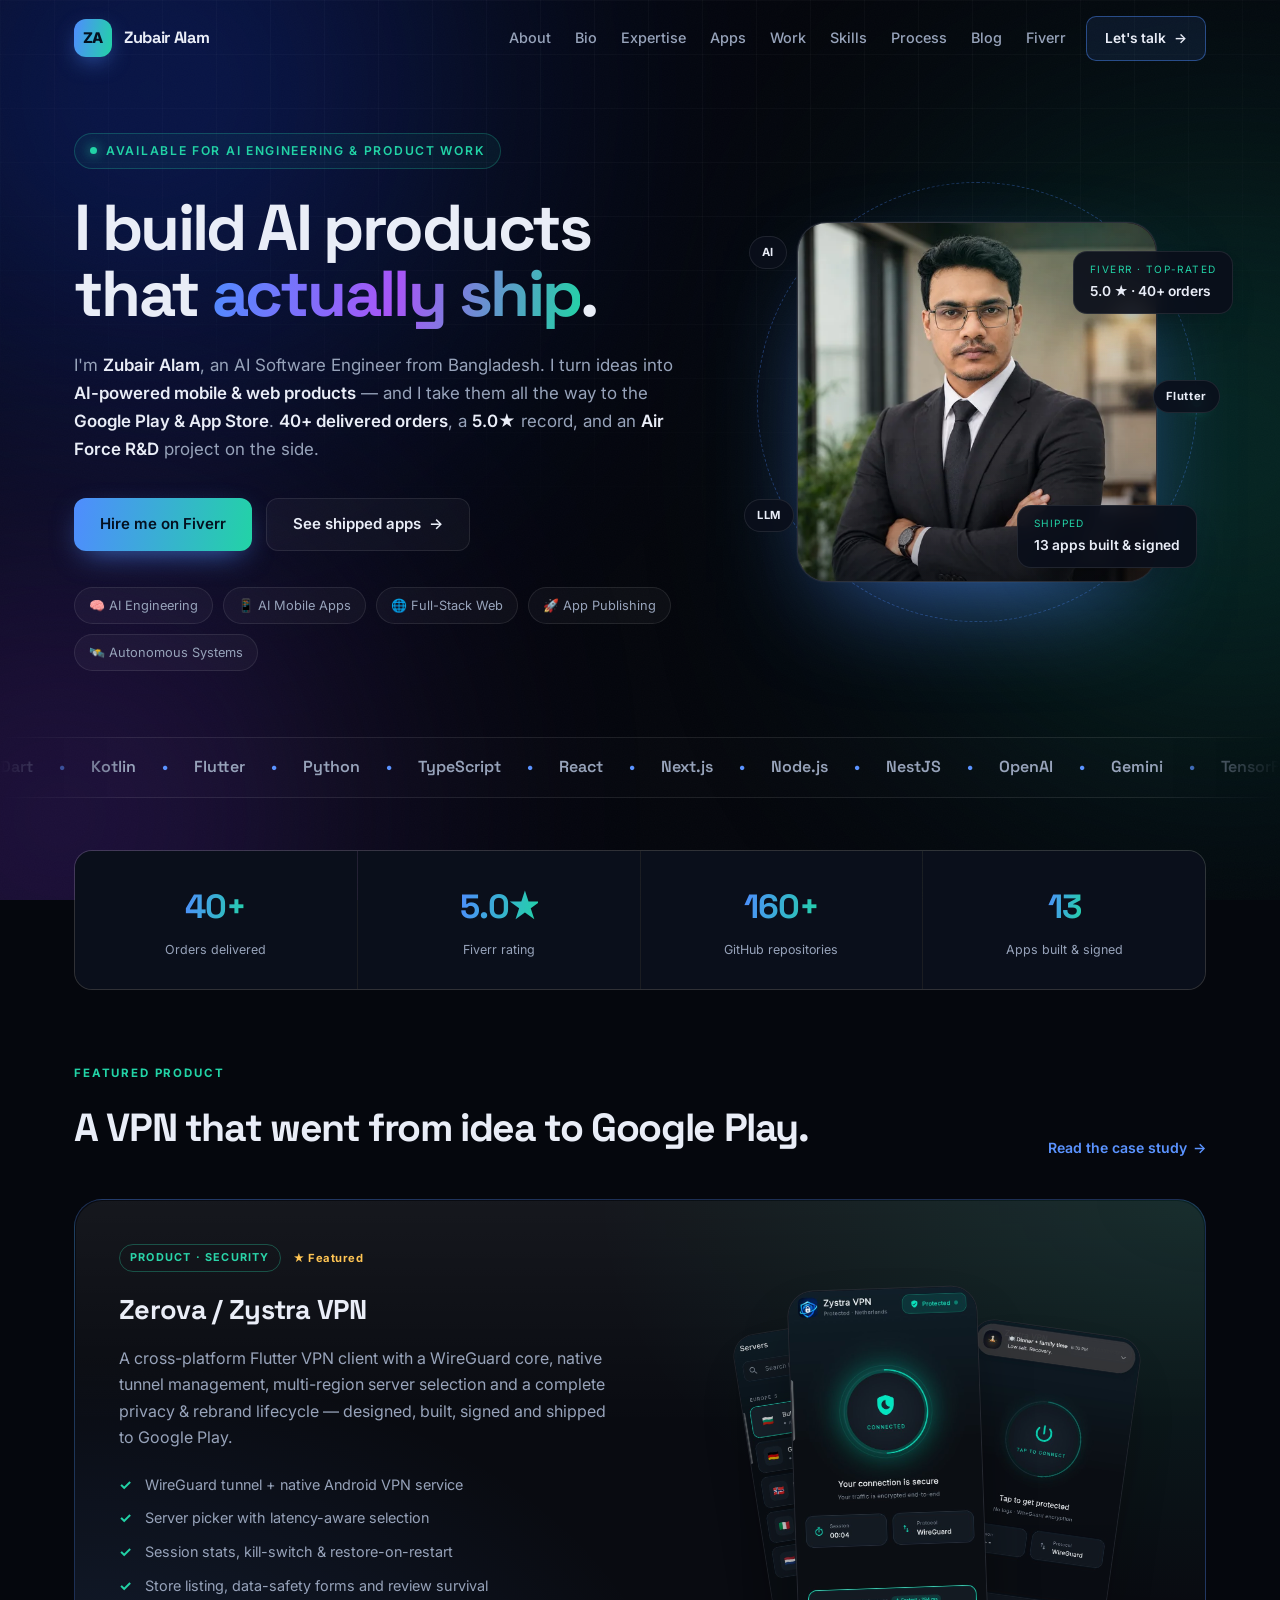
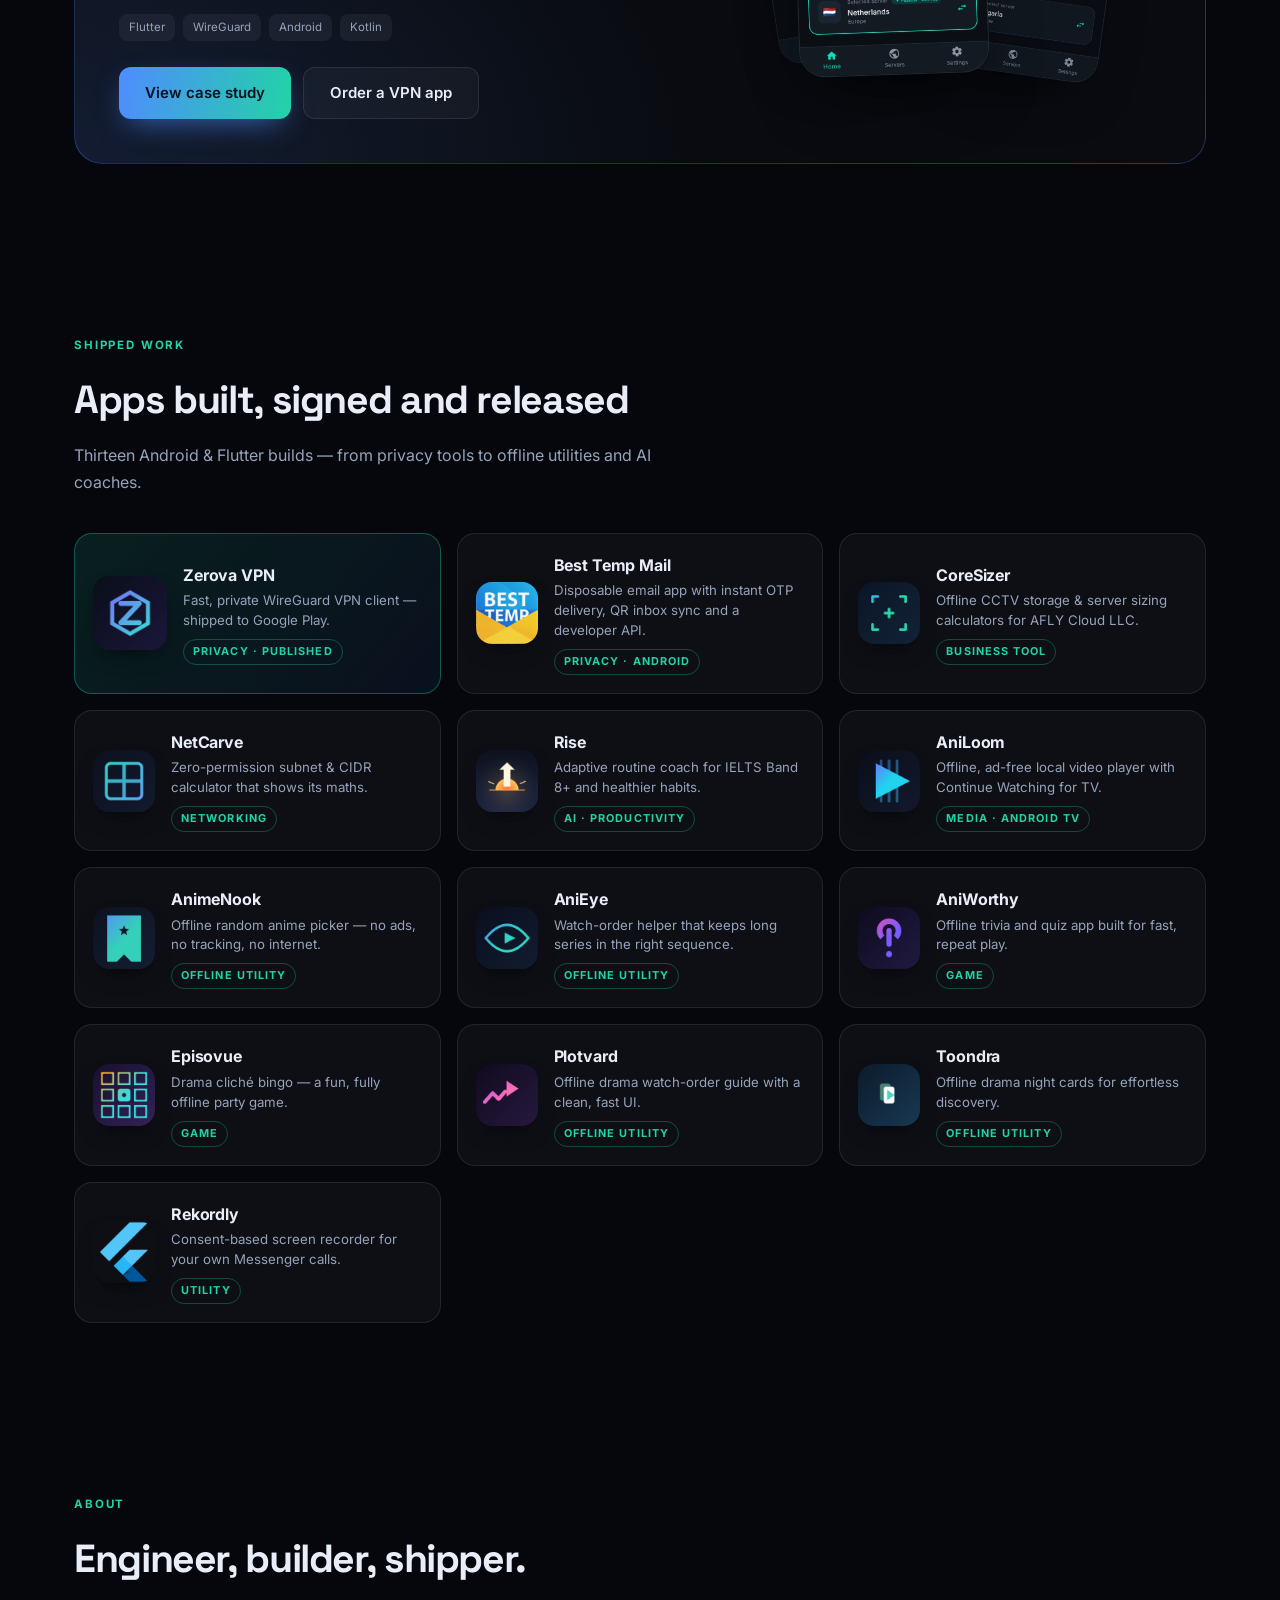
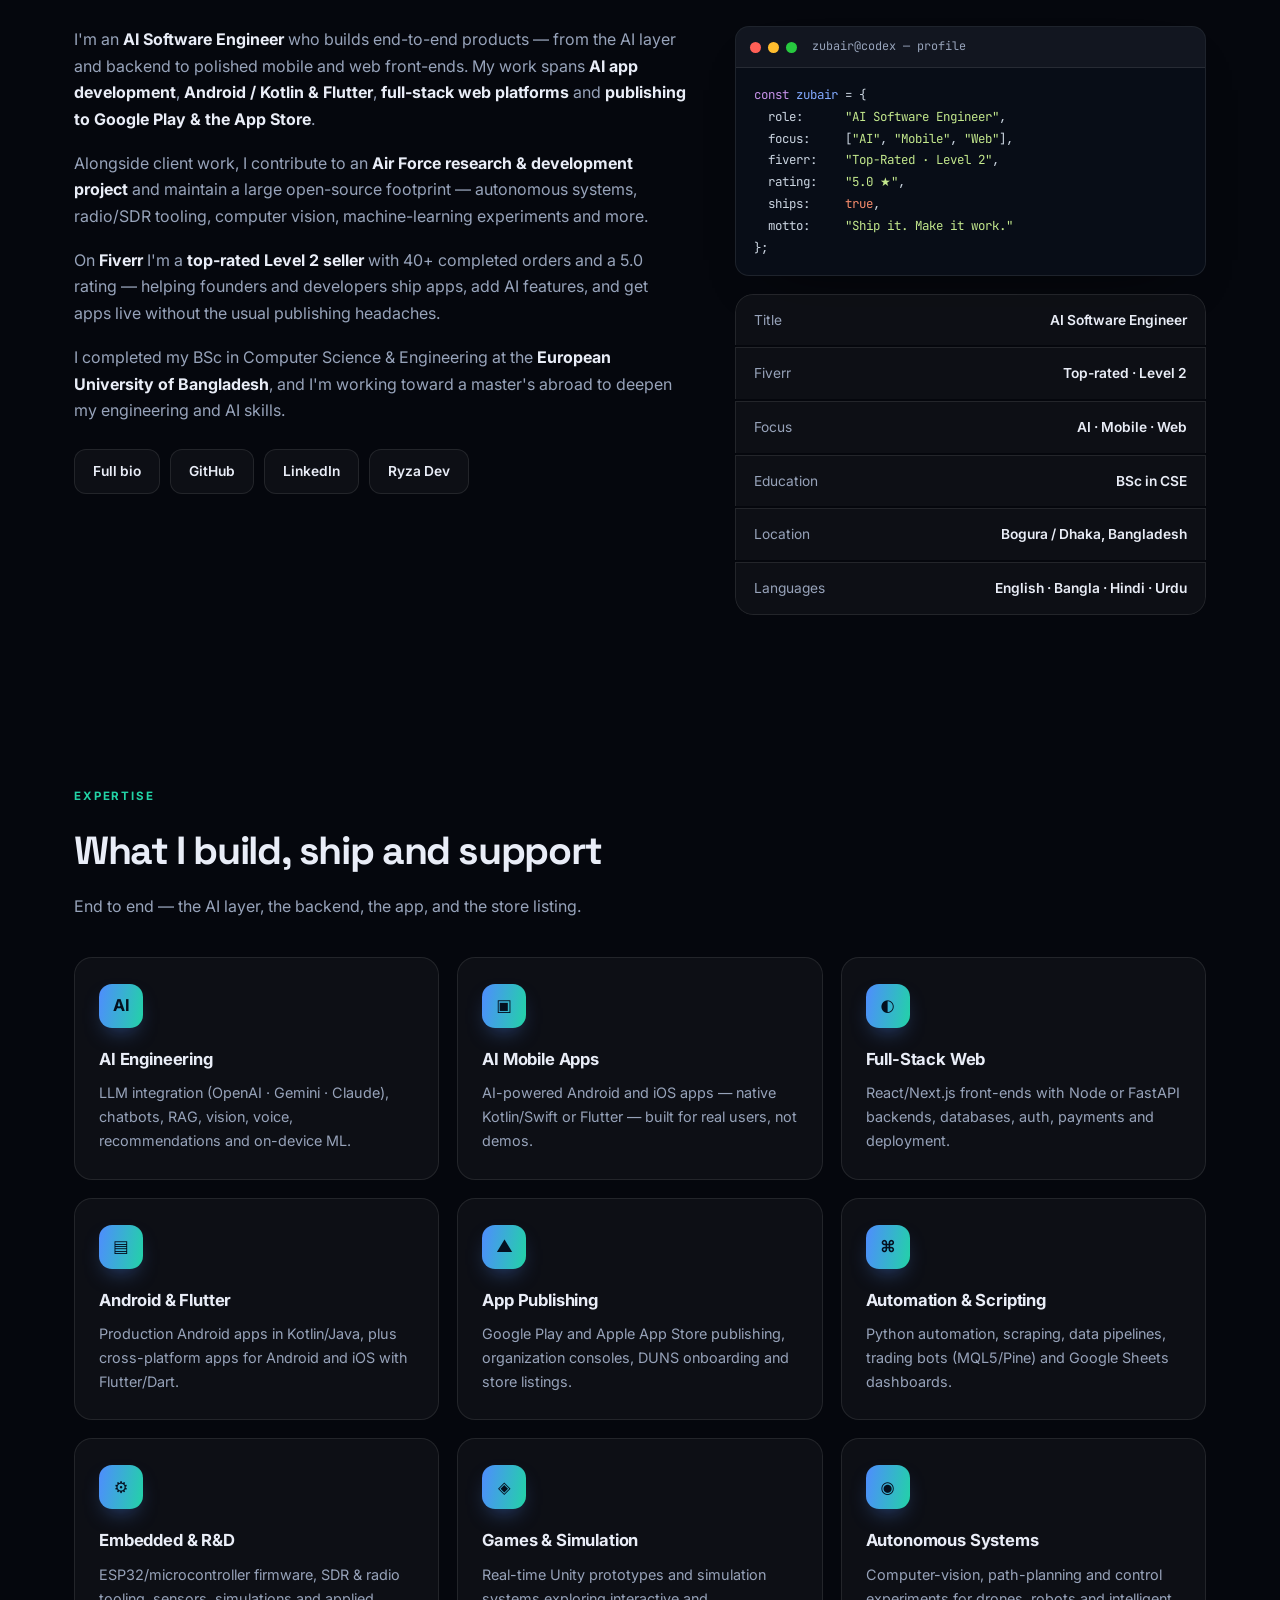
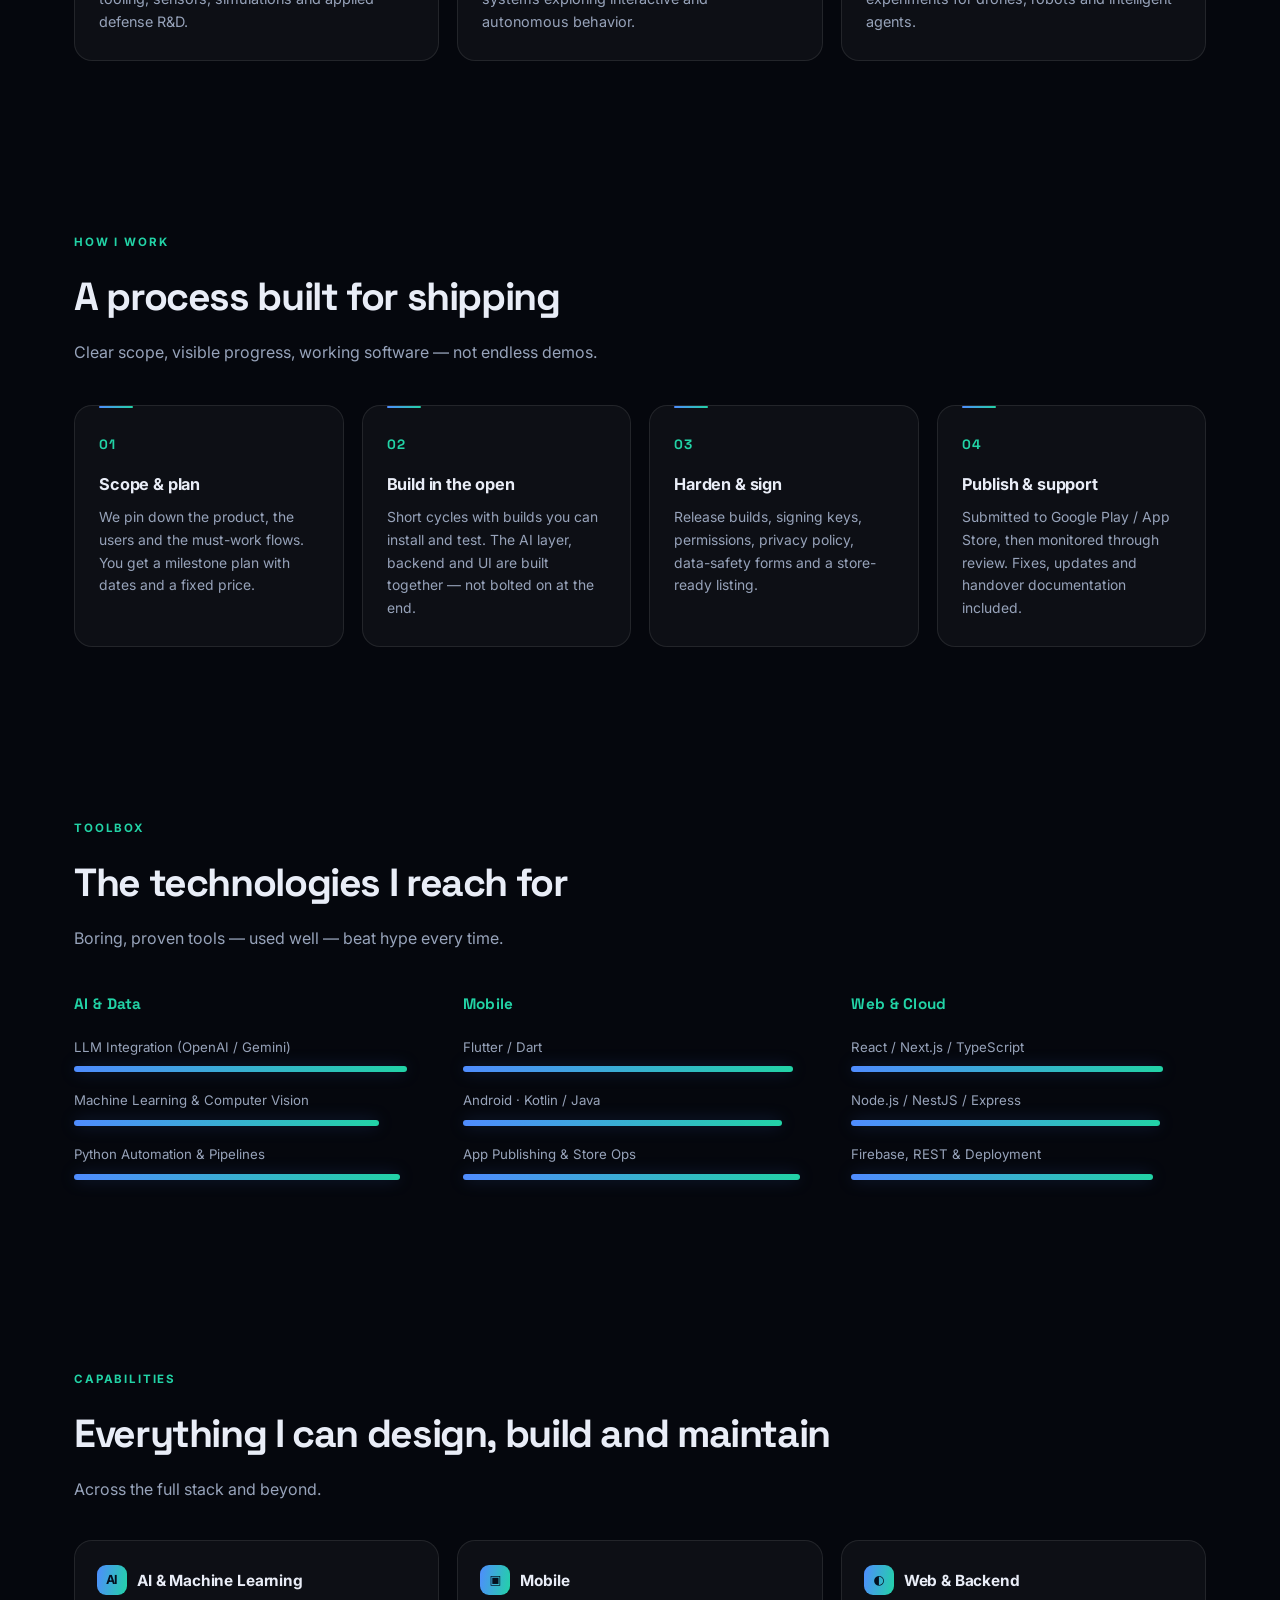
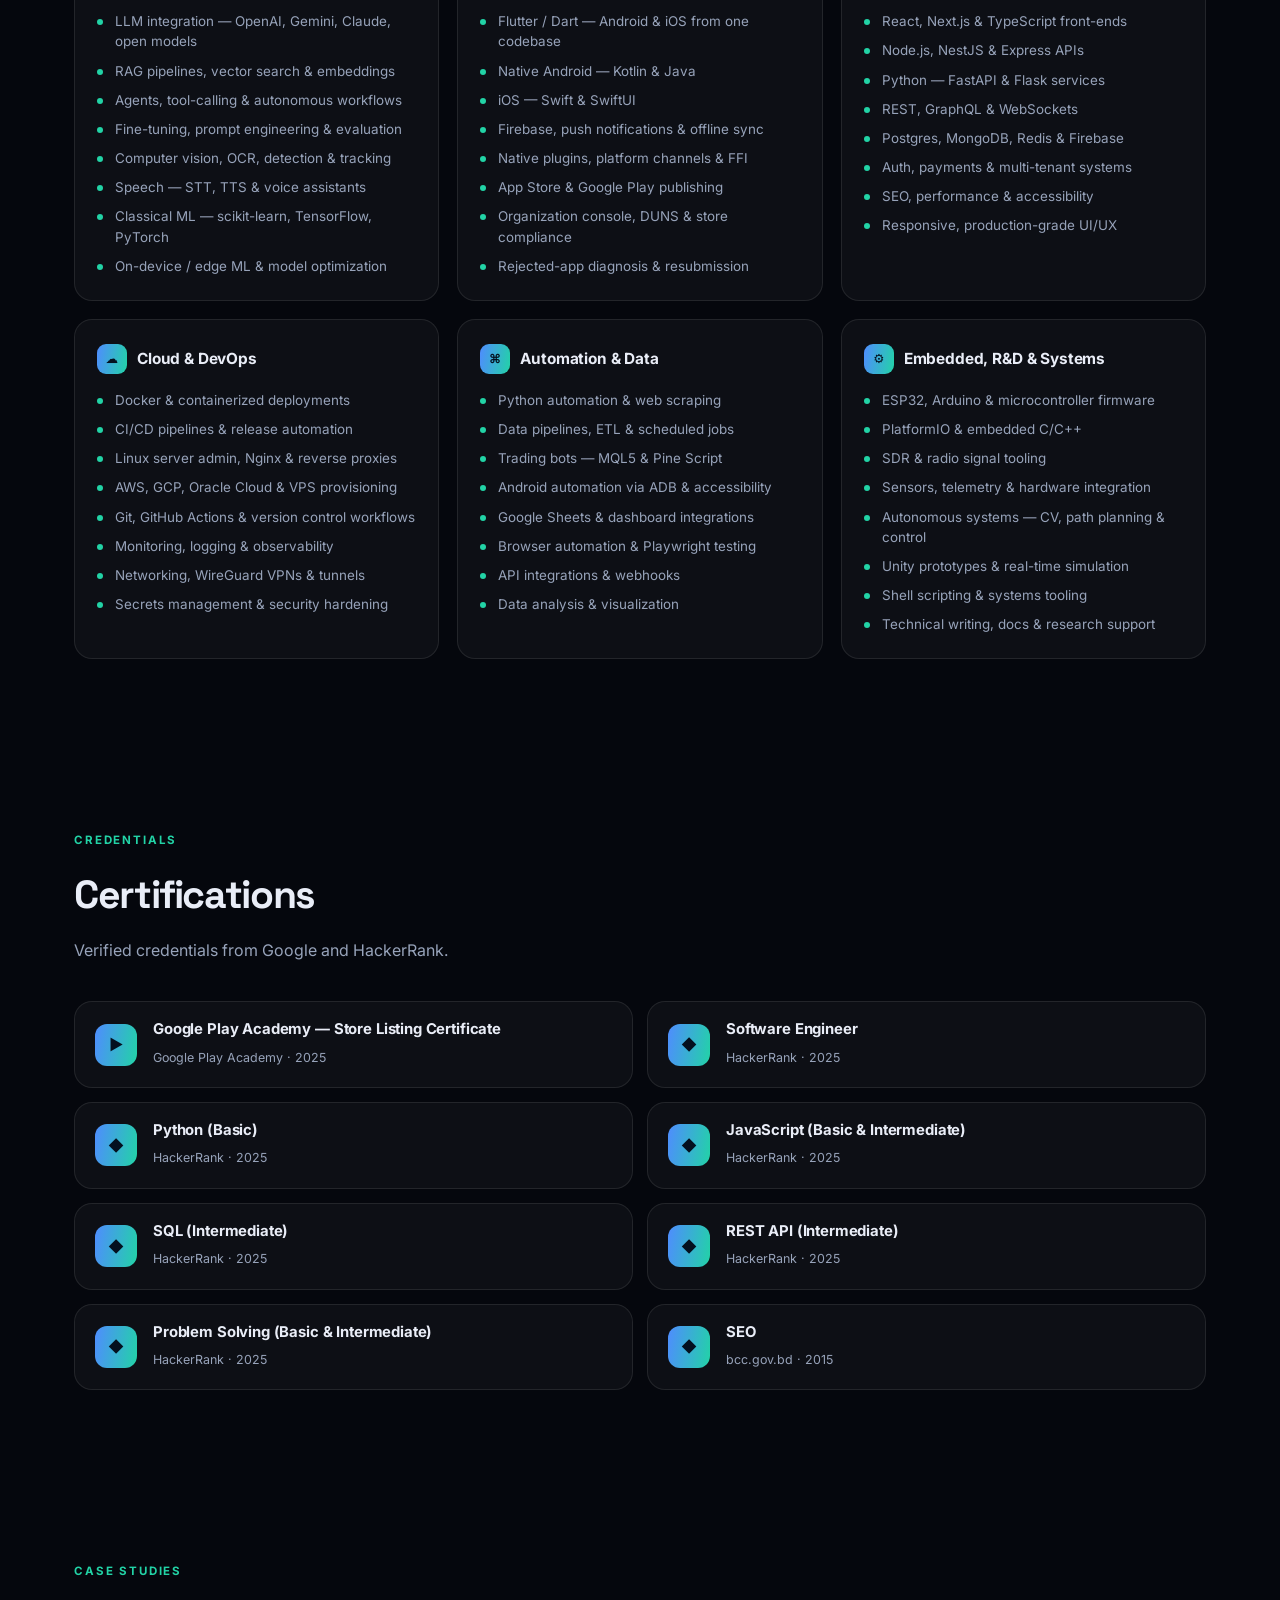
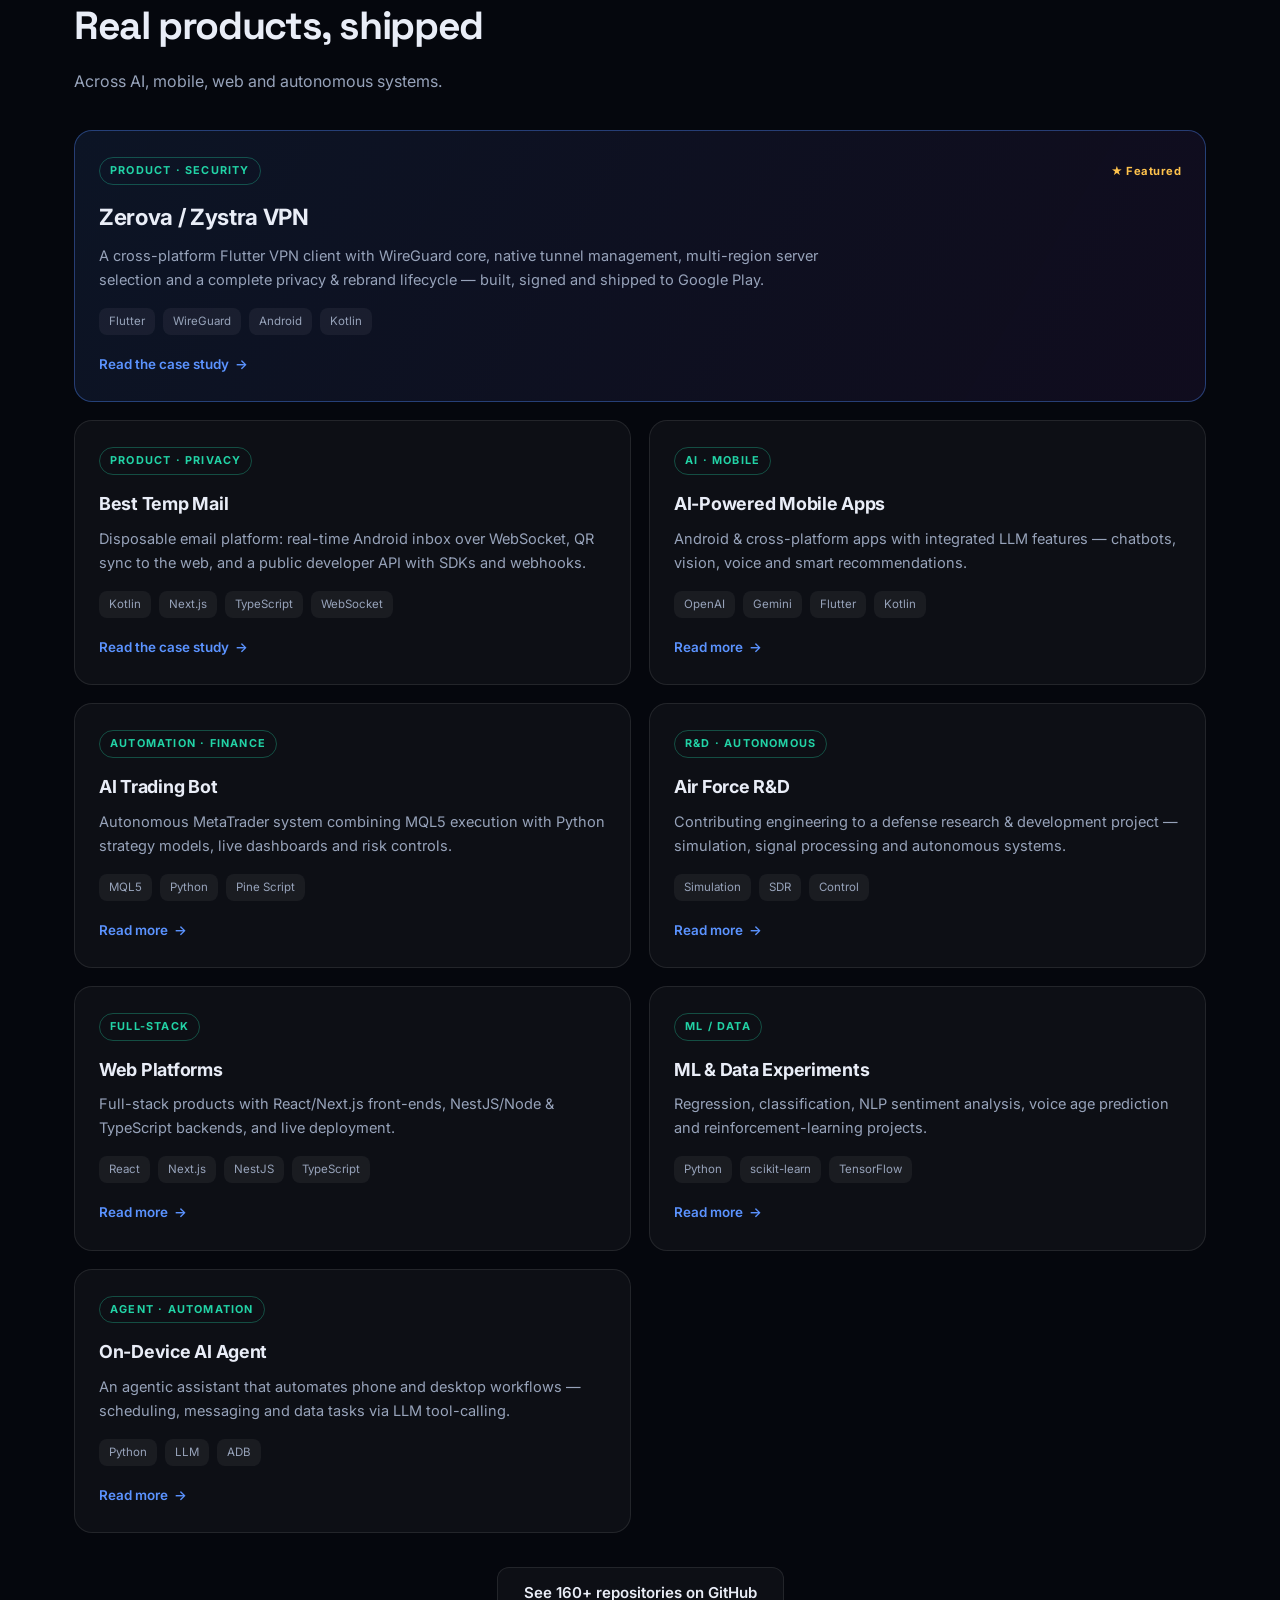
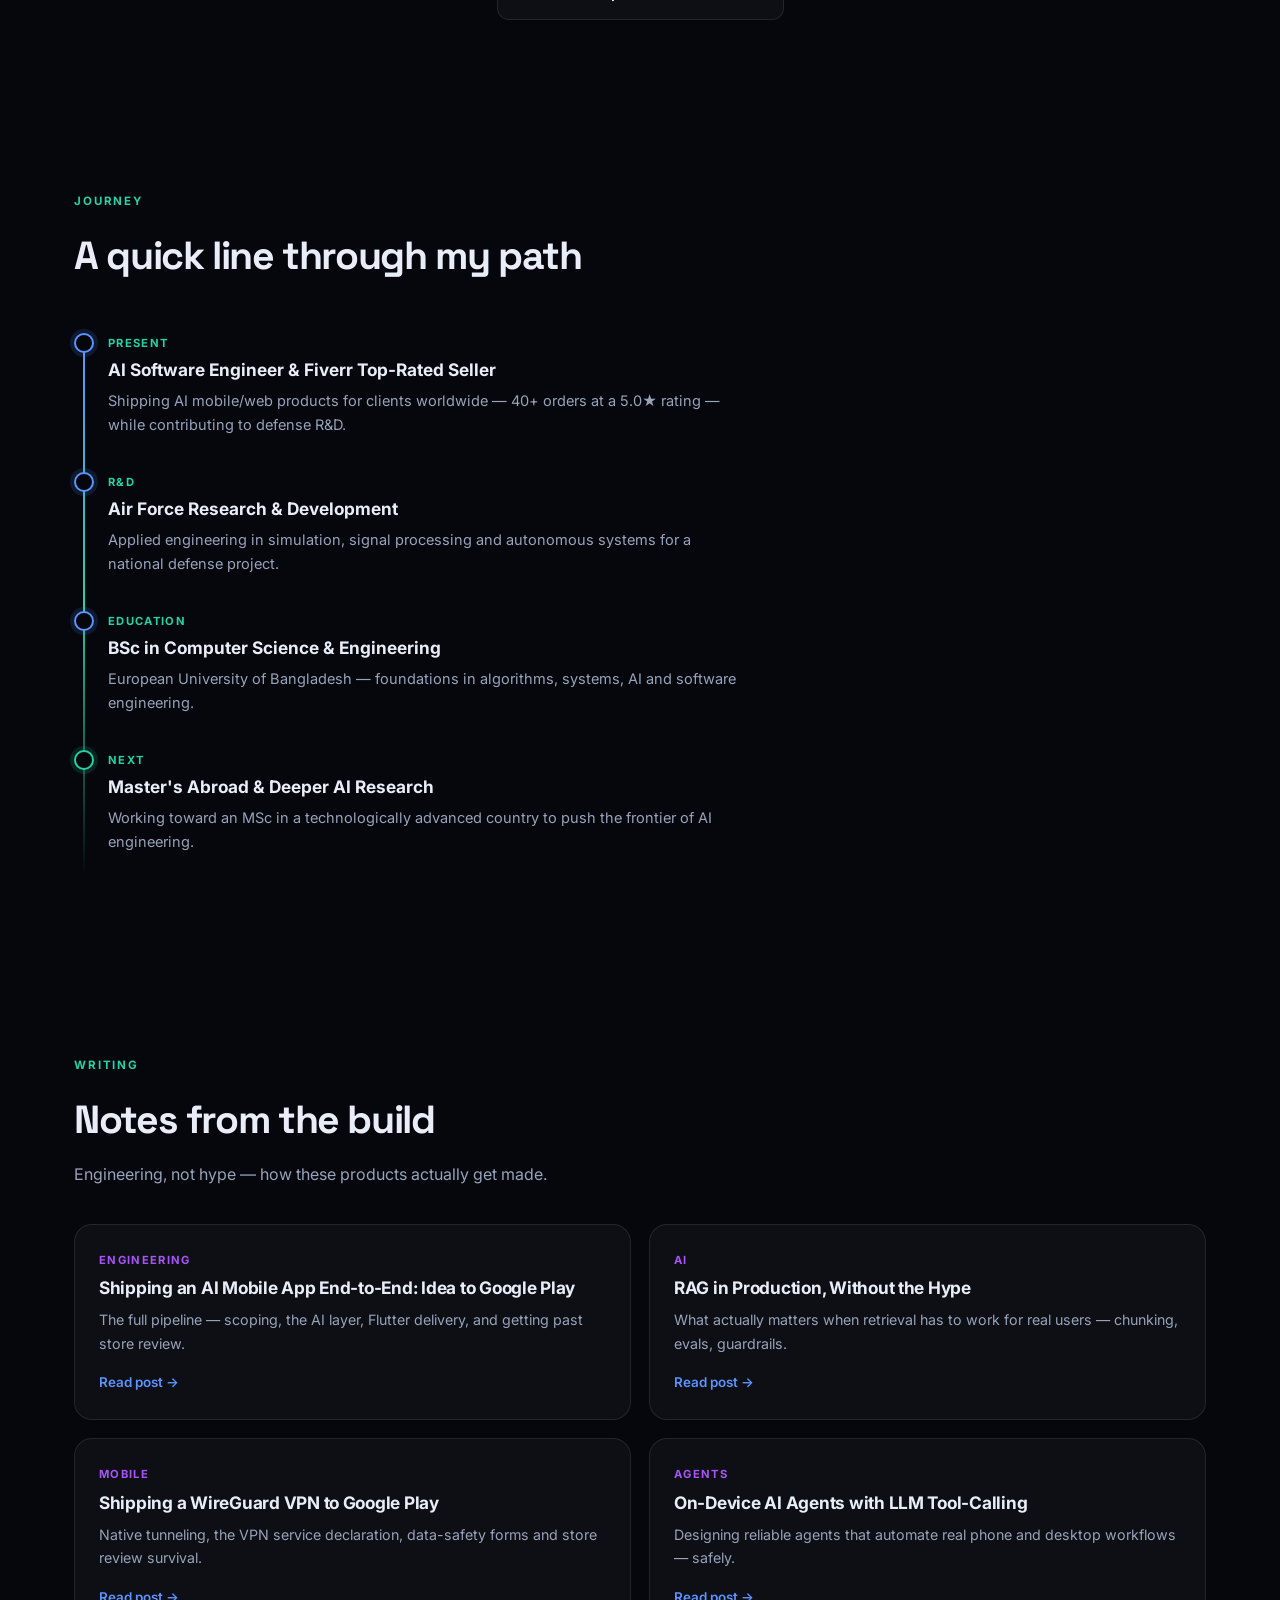
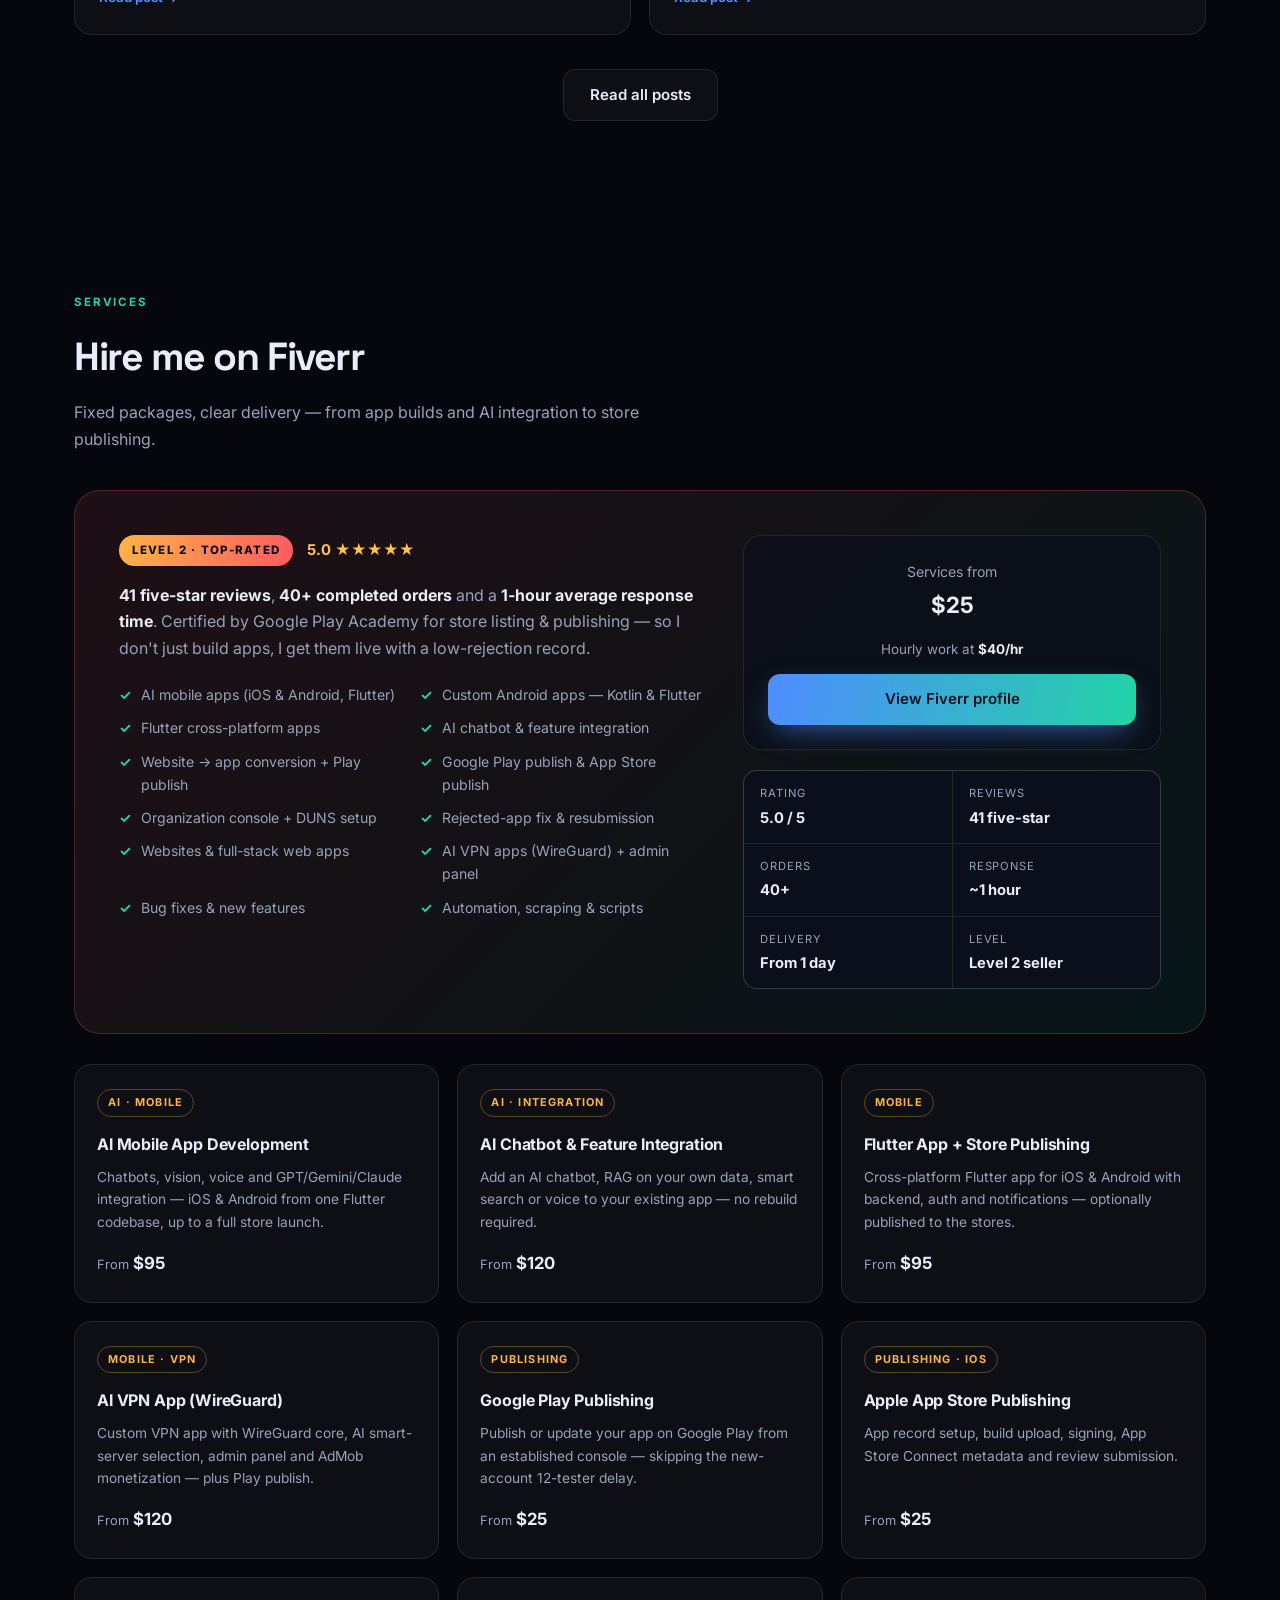
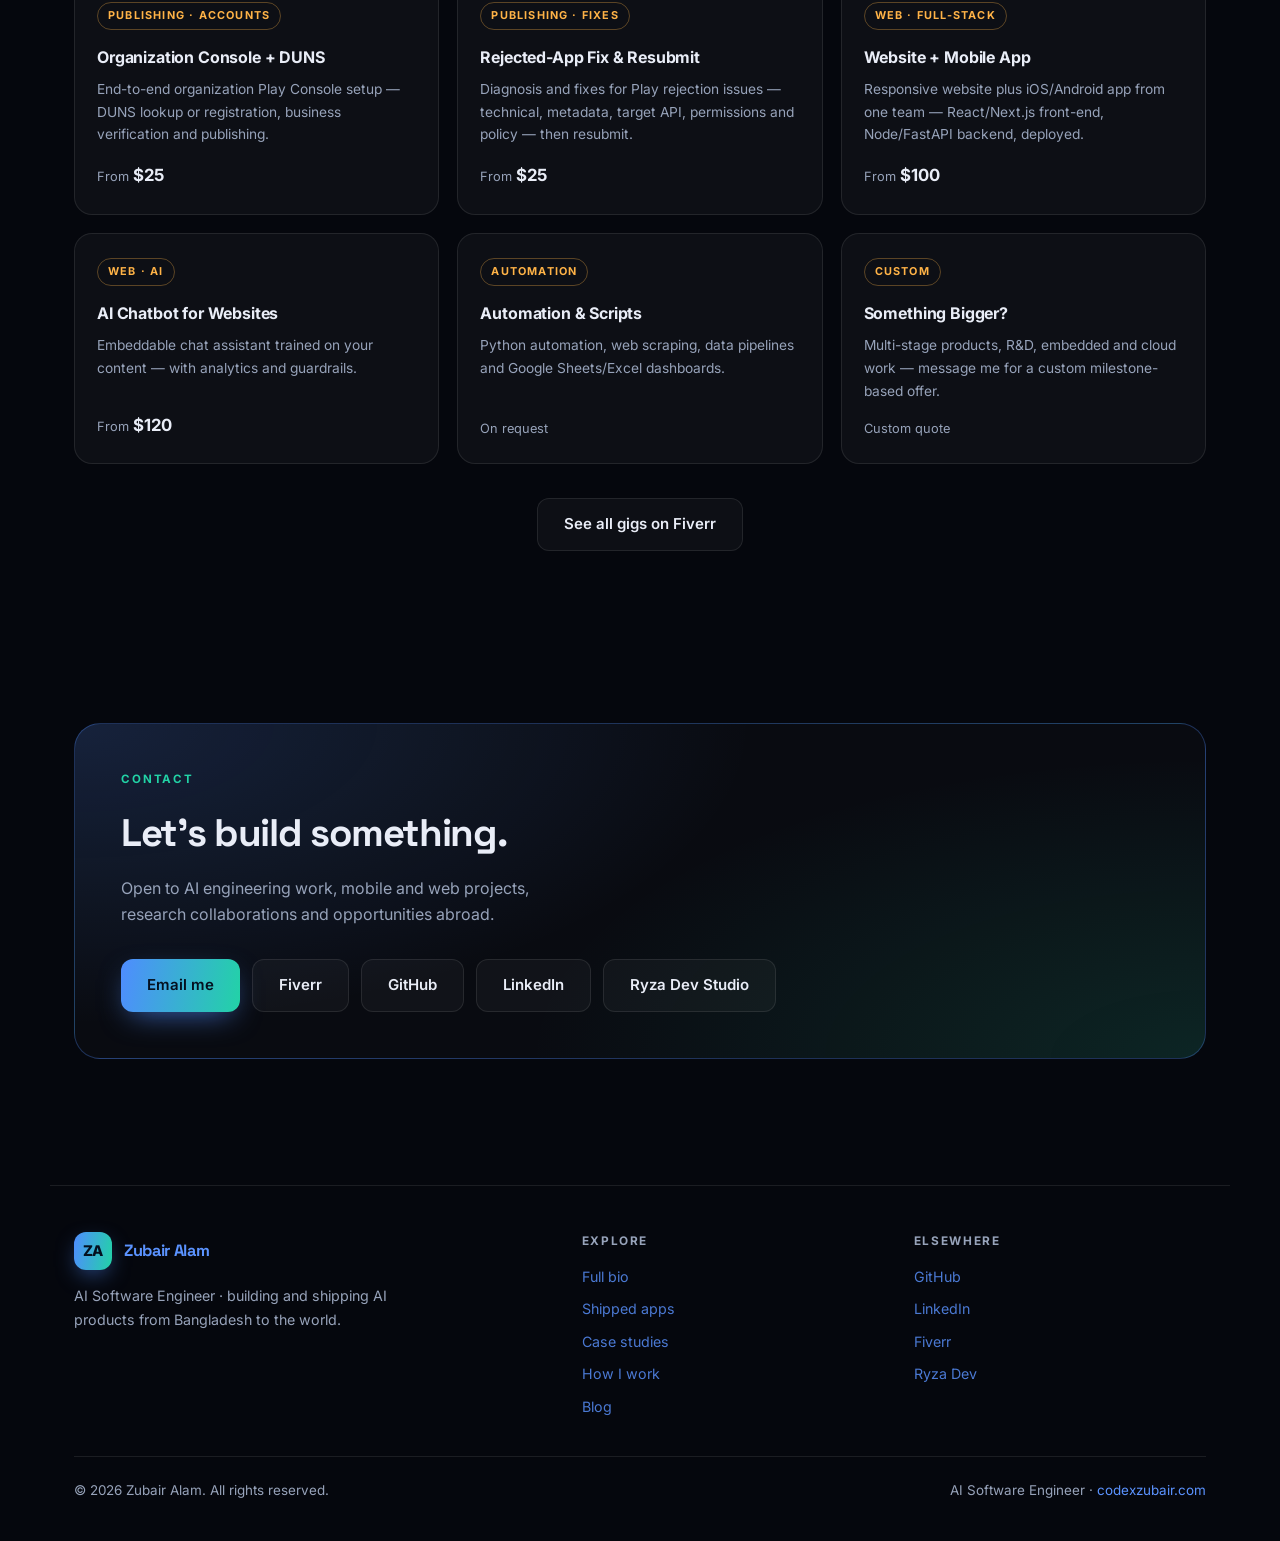
==== commit 771731a5: "Add Best Temp Mail case study and app card - New projects/best-temp-mail.html case study with screen" ====
--- a/index.html
+++ b/index.html
@@ -69,6 +69,7 @@
     </a>
     <nav class="nav-links" aria-label="Primary">
       <a href="#about">About</a>
+      <a href="bio/">Bio</a>
       <a href="#expertise">Expertise</a>
       <a href="#apps">Apps</a>
       <a href="#projects">Work</a>
@@ -130,7 +131,7 @@
           </div>
           <div class="float-card float-bottom">
             <span class="float-label">Shipped</span>
-            <span class="float-value">12 apps built &amp; signed</span>
+            <span class="float-value">13 apps built &amp; signed</span>
           </div>
         </div>
       </div>
@@ -160,7 +161,7 @@
         <div class="stat"><span class="stat-num" data-count="40" data-suffix="+">0</span><span class="stat-label">Orders delivered</span></div>
         <div class="stat"><span class="stat-num" data-count="5" data-suffix=".0★">0</span><span class="stat-label">Fiverr rating</span></div>
         <div class="stat"><span class="stat-num" data-count="160" data-suffix="+">0</span><span class="stat-label">GitHub repositories</span></div>
-        <div class="stat"><span class="stat-num" data-count="12" data-suffix="">0</span><span class="stat-label">Apps built &amp; signed</span></div>
+        <div class="stat"><span class="stat-num" data-count="13" data-suffix="">0</span><span class="stat-label">Apps built &amp; signed</span></div>
       </div>
     </section>
 
@@ -219,7 +220,7 @@
         <div>
           <p class="kicker">Shipped work</p>
           <h2 class="section-title">Apps built, signed and released</h2>
-          <p class="section-sub">Twelve Android &amp; Flutter builds — from privacy tools to offline utilities and AI coaches.</p>
+          <p class="section-sub">Thirteen Android &amp; Flutter builds — from privacy tools to offline utilities and AI coaches.</p>
         </div>
       </div>
 
@@ -230,6 +231,14 @@
             <h3>Zerova VPN</h3>
             <p>Fast, private WireGuard VPN client — shipped to Google Play.</p>
             <span class="app-tag">Privacy · Published</span>
+          </div>
+        </article>
+        <article class="app-card">
+          <img src="assets/apps/besttempmail.png" alt="Best Temp Mail app icon" width="160" height="160" loading="lazy" />
+          <div>
+            <h3>Best Temp Mail</h3>
+            <p>Disposable email app with instant OTP delivery, QR inbox sync and a developer API.</p>
+            <span class="app-tag">Privacy · Android</span>
           </div>
         </article>
         <article class="app-card">
@@ -355,6 +364,7 @@
             abroad to deepen my engineering and AI skills.
           </p>
           <div class="about-actions">
+            <a class="btn btn-ghost" href="bio/">Full bio</a>
             <a class="btn btn-ghost" href="https://github.com/codex-zubair" target="_blank" rel="noopener">GitHub</a>
             <a class="btn btn-ghost" href="https://www.linkedin.com/in/codex-zubair/" target="_blank" rel="noopener">LinkedIn</a>
             <a class="btn btn-ghost" href="https://ryzadev.com" target="_blank" rel="noopener">Ryza Dev</a>
@@ -663,6 +673,14 @@
           </p>
           <ul class="tags"><li>Flutter</li><li>WireGuard</li><li>Android</li><li>Kotlin</li></ul>
           <a class="project-link" href="projects/zerova-zystra-vpn.html">Read the case study <span aria-hidden="true">→</span></a>
+        </article>
+
+        <article class="project">
+          <div class="project-top"><span class="tag">Product · Privacy</span></div>
+          <h3>Best Temp Mail</h3>
+          <p>Disposable email platform: real-time Android inbox over WebSocket, QR sync to the web, and a public developer API with SDKs and webhooks.</p>
+          <ul class="tags"><li>Kotlin</li><li>Next.js</li><li>TypeScript</li><li>WebSocket</li></ul>
+          <a class="project-link" href="projects/best-temp-mail.html">Read the case study <span aria-hidden="true">→</span></a>
         </article>
 
         <article class="project">
@@ -965,6 +983,7 @@
       </div>
       <div class="footer-col">
         <h4>Explore</h4>
+        <a href="bio/">Full bio</a>
         <a href="#apps">Shipped apps</a>
         <a href="#projects">Case studies</a>
         <a href="#process">How I work</a>
